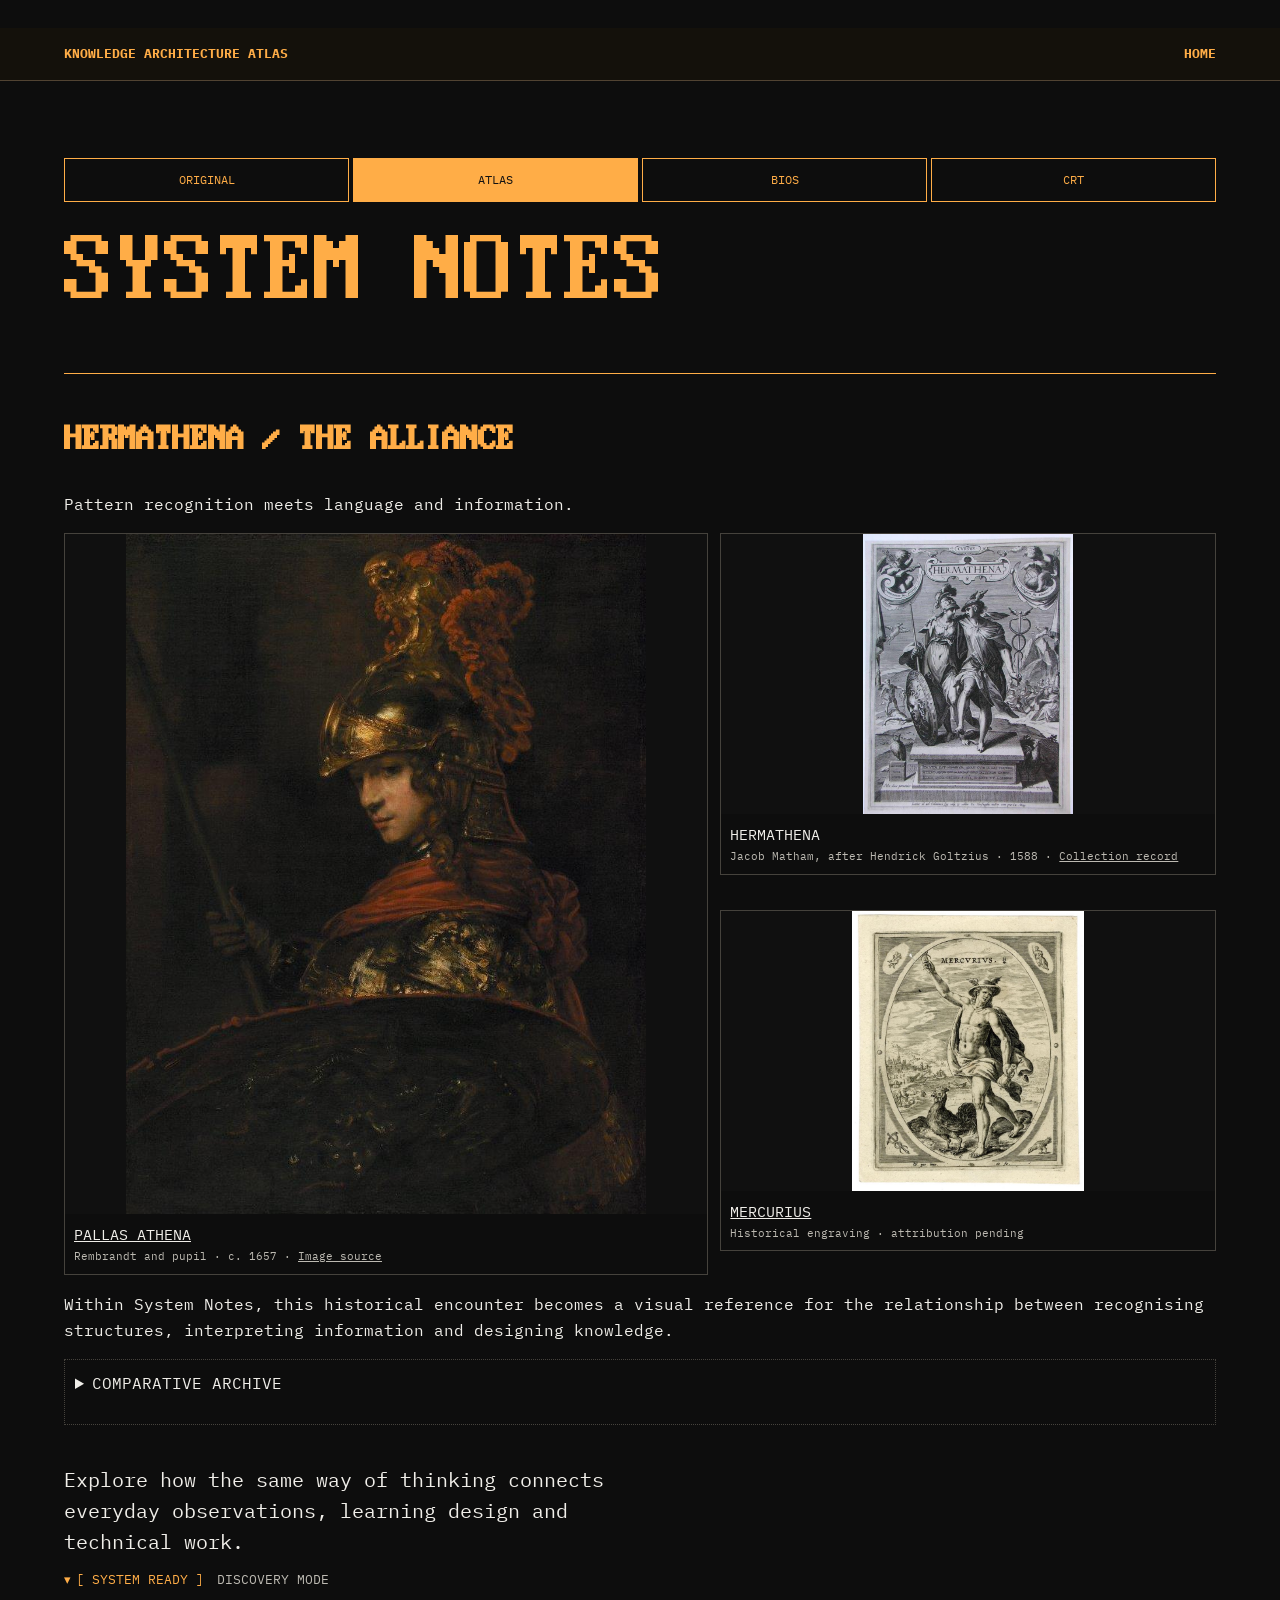
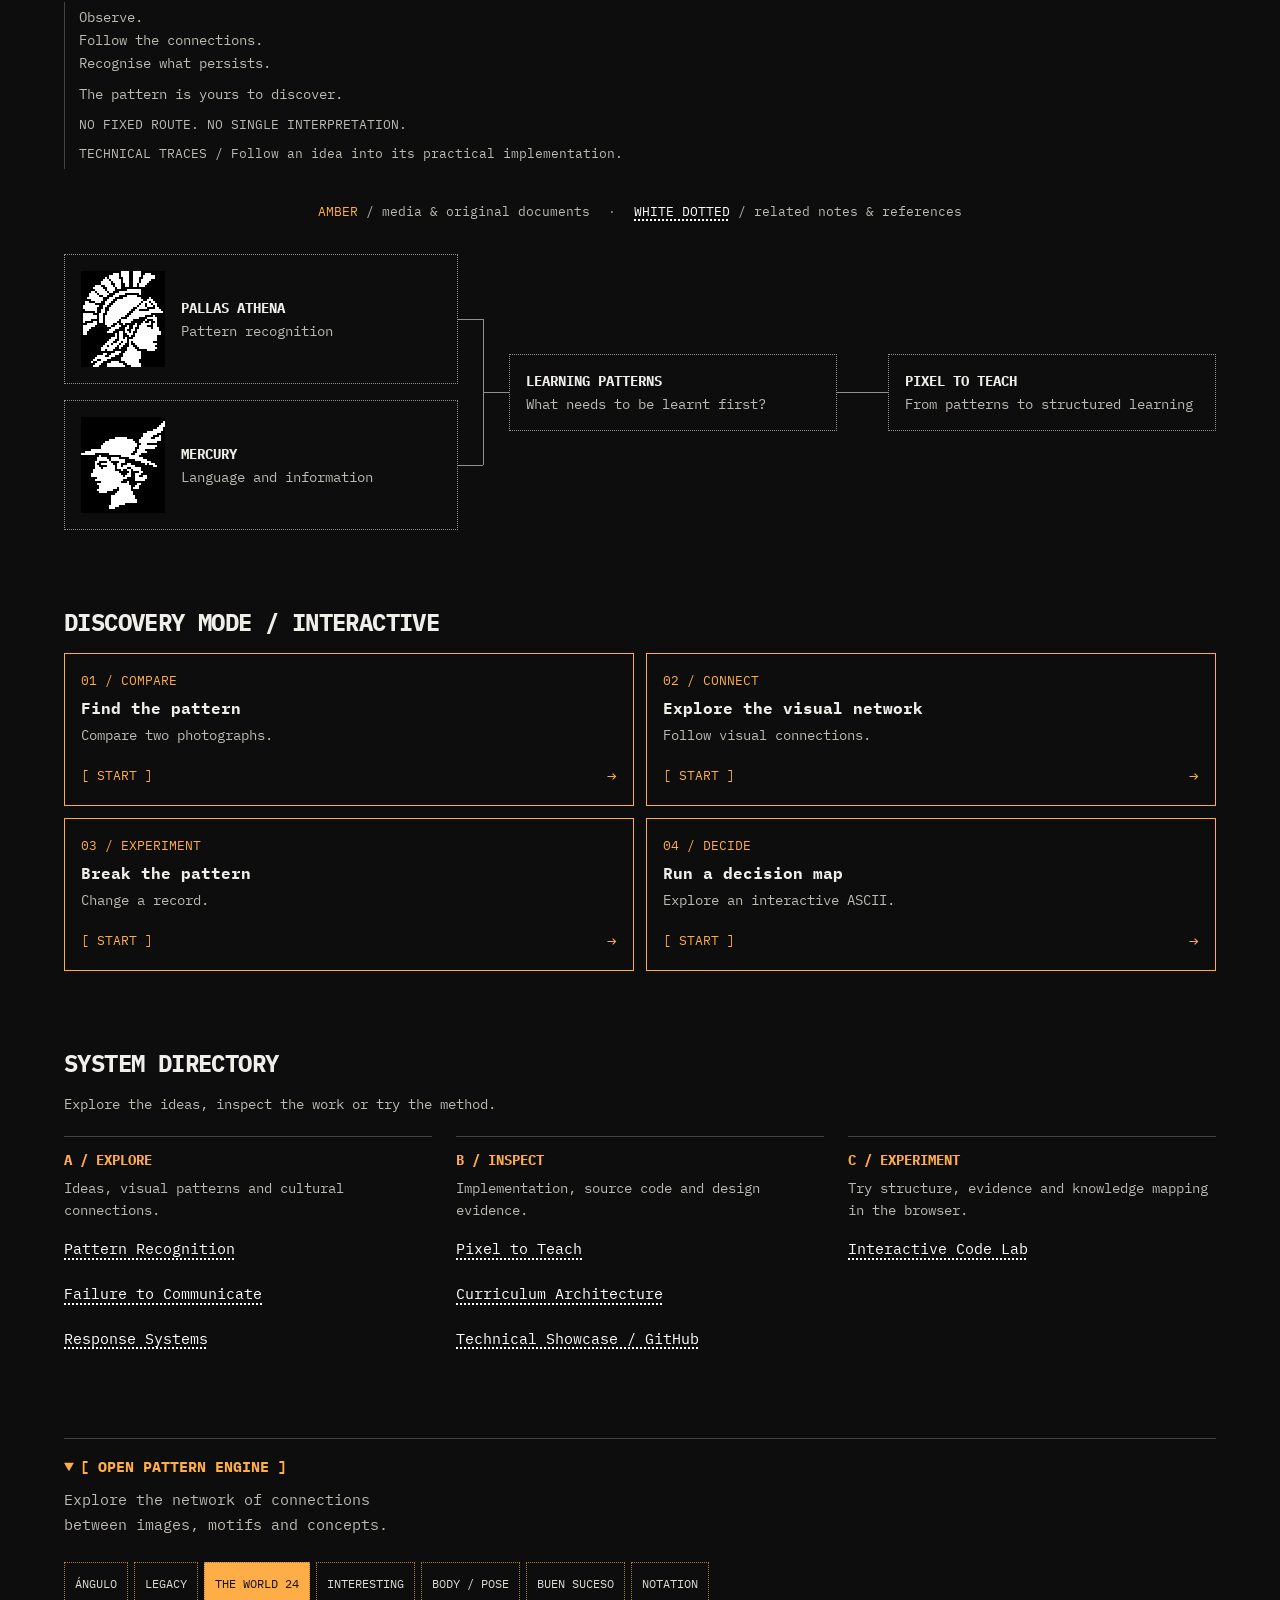
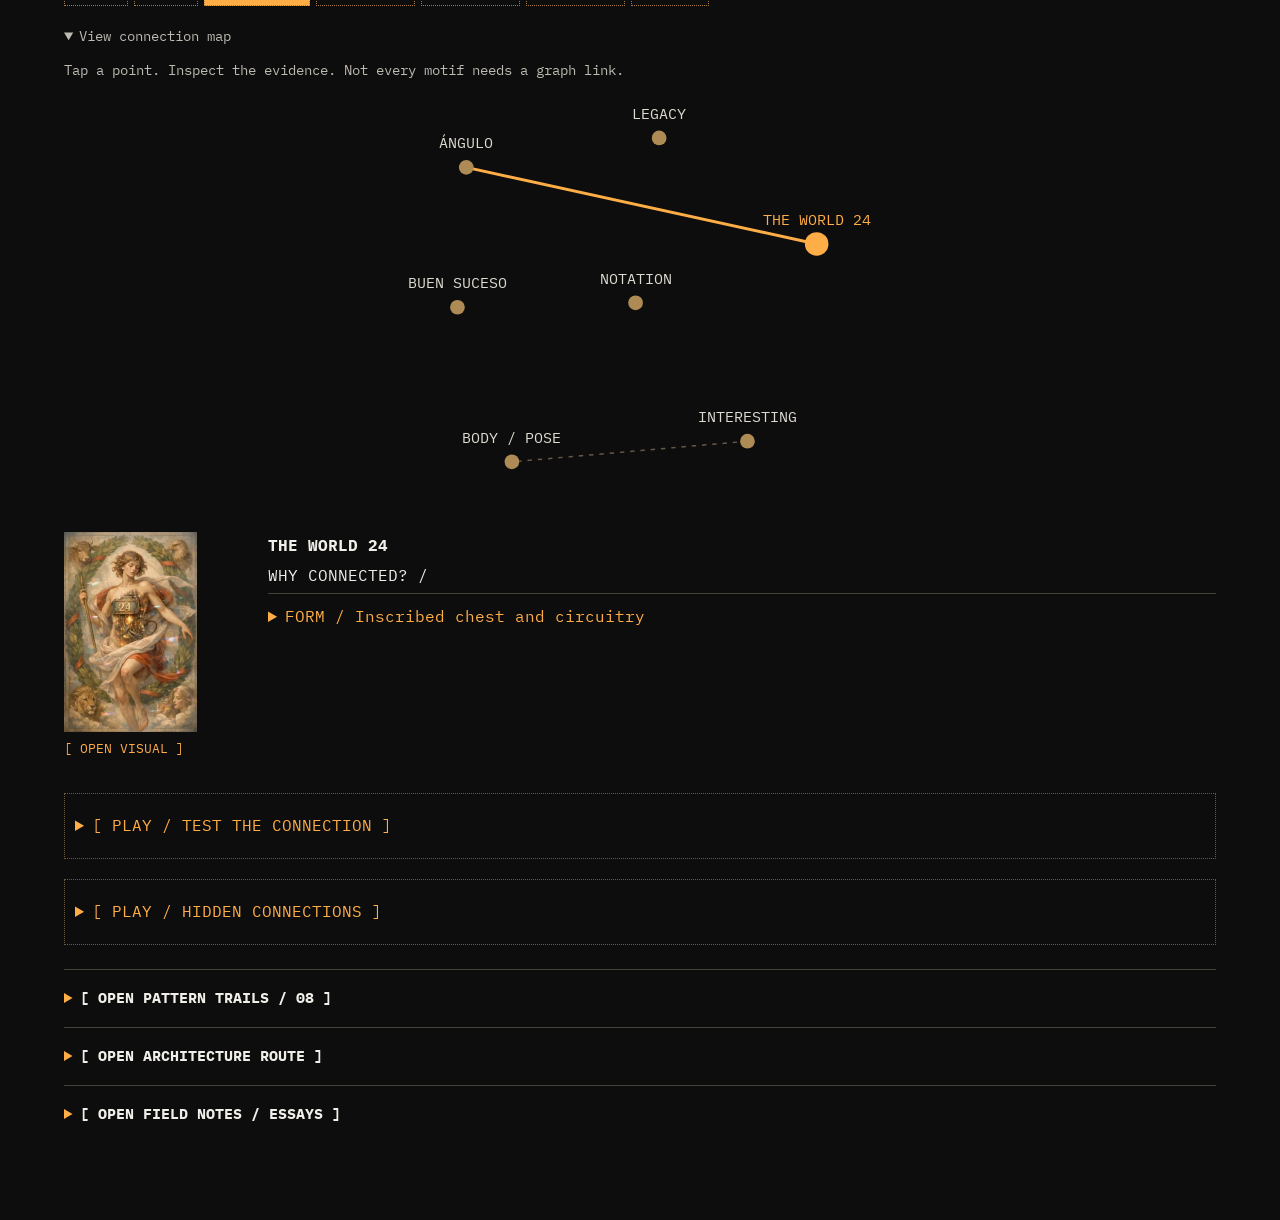
==== system-notes-atlas-preview.html @ a659d906 "Create independent responsive layout previews without changing original System Notes" ====
<!doctype html>
<html lang="en-GB">
<head>
<meta charset="utf-8">
<meta name="viewport" content="width=device-width, initial-scale=1">
<title>System Notes | Matilde Rodríguez</title>
<meta name="description" content="Notes on language, pattern recognition and the design of learning.">
<link rel="icon" href="favicon.svg">
<style>
@font-face{font-family:"IBM Plex Mono";src:url("IBMPlexMono-Regular.ttf") format("truetype");font-display:swap}
@font-face{font-family:"IBM Plex Mono";src:url("IBMPlexMono-Bold.ttf") format("truetype");font-weight:700;font-display:swap}
/* Page grid and reading scale */
:root{
    color-scheme:dark;
    --background:#0d0d0d;
    --surface:#151515;
    --text:#f0eee9;
    --muted:#bdbab2;
    --line:#92908a;
    --rule:#45423c;
    --amber:#ffad47;
    --gutter:clamp(20px,5vw,64px);
    --section-space:clamp(40px,6vw,80px);
    --caption:.8125rem;
}
*{box-sizing:border-box}
body{max-width:1280px;margin:auto;background:var(--background);color:var(--text);font:1rem/1.65 "IBM Plex Mono",monospace}
a{color:inherit}
:where(a,button,summary):focus-visible{outline:2px solid var(--amber);outline-offset:3px}
.window{min-width:0}
.section-bar{
    display:flex;justify-content:space-between;align-items:center;gap:12px;
    padding:4px var(--gutter);background:var(--text);color:var(--background);
    font-size:var(--caption);font-weight:700;line-height:1.35;
}
.section-bar a{display:flex;align-items:center;justify-content:flex-end;min-inline-size:44px;min-height:44px;text-decoration:none}
.section-bar a:hover{text-decoration:underline}
.section-bar a:focus-visible{outline-color:currentColor}
main{padding:clamp(32px,6vw,84px) var(--gutter) var(--section-space)}
h1{font-size:clamp(2.625rem,calc(21px + 5.1vw),5.25rem);line-height:1;letter-spacing:-.055em;margin:0 0 20px}
.map{--gap:24px;display:grid;grid-template-columns:minmax(0,1fr);align-items:center;gap:var(--gap);margin-bottom:var(--section-space)}
.sources{display:grid;gap:16px;position:relative}
.node{display:flex;align-items:center;gap:12px;position:relative;border:1px dotted var(--line);padding:13px;text-decoration:none;min-width:0}
.node:hover,.node:focus-visible{background:var(--text);color:var(--background)}
.node strong,.node span span{display:block}
.node img{width:84px;max-width:100%;height:auto;image-rendering:pixelated;flex:none}
.node:hover img,.node:focus-visible img{filter:invert(1)}
.learning::after,.learning::before,.sources .node::after{content:"";position:absolute;top:50%;height:1px;background:var(--line)}
.learning::after,.sources .node::after{left:calc(100% + 1px)}
.learning::after{width:var(--gap)}
.sources .node::after,.learning::before{width:calc(var(--gap) / 2)}
.learning::before{right:calc(100% + 1px)}
.sources::after{content:"";position:absolute;left:calc(100% + var(--gap) / 2);top:calc(25% - 4px);bottom:calc(25% - 4px);border-left:1px solid var(--line)}
article{border-top:1px dotted var(--line);padding:18px 0;max-width:72ch;scroll-margin-top:18px}
article:target h2{text-decoration:underline;text-underline-offset:.25em}
article h2{margin:0;font-size:17px}
article p{margin:8px 0 0}
/* The original branches rotate as a unit on narrow screens. */
.map .node{font-size:.875rem;line-height:1.45;padding:12px}
.map .node strong{margin-bottom:3px}
.map .node span span{color:var(--muted)}
.map .node:is(:hover,:focus-visible) span span{color:inherit}
.sources{grid-template-columns:repeat(2,minmax(0,1fr));gap:12px}
.sources .node{flex-direction:column;align-items:flex-start;gap:8px}
.sources::after{left:calc(25% - 3px);right:calc(25% - 3px);top:calc(100% + var(--gap) / 2);bottom:auto;border-left:0;border-top:1px solid var(--line)}
.sources .node::after,.learning::after,.learning::before{left:50%;top:calc(100% + 1px);width:1px;height:calc(var(--gap) / 2)}
.learning::after{height:var(--gap)}
.learning::before{top:auto;bottom:calc(100% + 1px)}
@media(min-width:800px){
    .map{--gap:clamp(28px,4vw,56px);grid-template-columns:minmax(0,1.2fr) repeat(2,minmax(0,1fr))}
    .map .node{padding:16px}
    .sources{grid-template-columns:1fr;gap:16px}
    .sources .node{flex-direction:row;align-items:center;min-height:88px;gap:16px}
    .sources::after{left:calc(100% + var(--gap) / 2);right:auto;top:calc(25% - 4px);bottom:calc(25% - 4px);border-left:1px solid var(--line);border-top:0}
    .sources .node::after,.learning::after,.learning::before{top:50%;height:1px}
    .sources .node::after,.learning::after{left:calc(100% + 1px)}
    .learning::before{left:auto;right:calc(100% + 1px);bottom:auto}
    .sources .node::after,.learning::before{width:calc(var(--gap) / 2)}
    .learning::after{width:var(--gap)}
}
[hidden]{display:none!important}
.topics{display:grid;grid-template-columns:repeat(4,minmax(0,1fr));gap:18px}
.topic{min-width:0;border-top:1px dotted var(--line)}
.topic h3{display:inline-block;background:#dedbd3;color:#171717;padding:2px 8px}
.topic h3,.note h3{font-size:13px;letter-spacing:.06em;margin:16px 0 10px}
.topic .node{margin-bottom:10px;overflow-wrap:anywhere}
.topic .node span span{margin-top:3px;font-size:12px}
.note h2{font-size:clamp(22px,4vw,32px);line-height:1.2;overflow-wrap:anywhere}
.note .back{margin:0 0 18px}
.note .back a{text-decoration:none}
.note .summary{color:#dedbd3;font-size:1.08em;line-height:1.65;margin:14px 0 22px}
.note{font-size:1rem;line-height:1.7}
.note p{max-width:64ch}
.note p+p{margin-top:1em}
.note figure{margin:20px 0}
.note pre{background:#090909;margin:0;border:1px dotted var(--line);padding:12px;font:inherit;font-size:var(--caption);line-height:1.5;overflow:auto}
.related{padding-left:20px;margin:0}
.related li{margin:6px 0}
.visually-hidden{position:absolute;width:1px;height:1px;padding:0;margin:-1px;overflow:hidden;clip-path:inset(50%);white-space:nowrap}
@media(max-width:850px){.topics{grid-template-columns:repeat(2,minmax(0,1fr))}}
@media(max-width:480px){.topics{grid-template-columns:1fr}}
.related{list-style:none;padding-left:0}.related li{display:flex;align-items:baseline;gap:.25ch}.branch{white-space:pre;color:var(--line);flex:none}
.route,.operations>div{border:1px dotted var(--line);padding:14px}
.route{margin:0 0 28px}.route-start{font-weight:bold}.route ol{list-style:none;margin:12px 0 0;padding:0}.route li{padding:.25em 0}.route li:nth-child(2){margin-left:2ch}.route li:nth-child(3){margin-left:4ch}.route li:nth-child(4){margin-left:6ch}
.operations{display:grid;grid-template-columns:repeat(auto-fit,minmax(min(100%,22ch),1fr));gap:12px;margin:18px 0}.operations h3{margin:0}.note-id{font-size:12px;letter-spacing:.08em}

.photo-word,.photo-word:visited{
    color:#ffad47;
    font:inherit;
    text-decoration:none;
    text-shadow:0 0 4px rgba(255,160,48,.25);
    cursor:pointer;
}
@media(hover:hover){
    .photo-word:hover{color:#ffc578;text-shadow:0 0 5px rgba(255,160,48,.5)}
}
.photo-word:focus-visible,.photo-word:active{
    color:#151008;background:#ffad47;text-shadow:none;
    outline:2px solid #ffad47;outline-offset:2px;
}
@media(forced-colors:active){.photo-word,.photo-word:visited{color:LinkText;text-decoration:underline;text-shadow:none}}
.photo-view{width:min(90vw,56rem);max-height:88vh;max-height:calc(100dvh - 2rem - env(safe-area-inset-top) - env(safe-area-inset-bottom));overflow:hidden;padding:0;background:#0d0d0d;color:var(--text);border:1px solid #bc9558}
.photo-view[open]{display:flex;flex-direction:column}
html:has(.photo-view[open]){overflow:hidden}
.photo-view::backdrop{background:rgba(0,0,0,.82)}
.photo-view header{display:flex;align-items:center;justify-content:space-between;padding:.45rem 1rem;background:#181612;color:#ffd189;flex:none}
.photo-view h2{font-size:1rem;margin:0}
.photo-view button{font:inherit;color:inherit;background:none;border:1px solid currentColor;min-height:44px;padding:.35rem .7rem;cursor:pointer}
.photo-view figure{min-height:0;overflow:auto;overscroll-behavior:contain;margin:0;padding:1rem}
.photo-grid{display:flex;align-items:center;justify-content:center;gap:1rem}
.photo-grid img{display:block;min-width:0;max-width:100%;height:auto;max-height:60vh;object-fit:contain;flex:0 1 auto}
.photo-view figcaption{margin-top:1rem;max-width:66ch}
@media(max-width:640px){.photo-grid{flex-direction:column}.photo-grid img{max-height:65vh;max-height:65dvh;flex:none;width:auto}}

/* Additional visual notes: responsive image pairs and video. */
.photo-grid video{display:block;width:auto;max-width:100%;height:auto;max-height:60vh;max-height:60dvh;object-fit:contain;min-width:0}
.photo-grid.photo-pair img{max-width:calc((100% - 1rem)/2)}
@media(max-width:640px){.photo-grid.photo-pair img{max-width:100%}.photo-grid video{max-height:65dvh}}

.photo-grid.photo-triplet img{max-width:calc((100% - 2rem)/3)}
@media(max-width:640px){.photo-grid.photo-triplet img{max-width:100%}}

.culture-comparison{display:grid;grid-template-columns:repeat(2,minmax(0,1fr));gap:1rem;align-items:start}.culture-comparison img{display:block;width:100%;height:auto;max-height:54dvh;object-fit:contain}.culture-comparison p,.culture-content p{font-size:.92em;line-height:1.55}.culture-content{padding:0 1rem 1rem;max-width:760px;margin:auto}.culture-quote{color:#ff9500;font-size:1.2em!important}.culture-player{margin:.75rem 0 1.5rem}.culture-player iframe{display:block;width:100%;aspect-ratio:16/9;border:0;max-height:46dvh}.culture-play{font:inherit;color:#ff9500;background:transparent;border:1px solid currentColor;padding:.75rem;cursor:pointer;text-align:left;max-width:100%}.culture-player a,.culture-comparison a{color:#ff9500}@media(max-width:520px){.culture-comparison{grid-template-columns:1fr}.culture-comparison img{max-height:48dvh}}

.culture-principle{color:#ffad47;border-left:2px solid #ffad47;padding:.65rem 1rem;margin:1.5rem 0!important;font-weight:700}.culture-attribution{color:#aaa;font-size:.86em}.culture-route{color:#ffad47;text-decoration:none}.photo-view .culture-content{overflow:auto;min-height:0;overscroll-behavior:contain}.culture-quote a{color:inherit}

.culture-comparison>div{min-width:0}.culture-comparison img{max-height:none;width:100%;height:auto;object-fit:contain}.culture-comparison>div:nth-child(2) img{aspect-ratio:1/1;object-fit:contain}.photo-view .culture-comparison{align-items:start}@media(max-width:520px){.culture-comparison{gap:1.2rem}.culture-comparison img{max-height:none!important}.culture-comparison>div{flex-shrink:0}}

.pattern-trail{border-left:1px dotted #b68b47;margin:1.75rem 0;padding:0 0 .25rem 1rem}.pattern-trail h3,.pattern-index h2{color:#ffad47;font-size:13px;letter-spacing:.06em}.pattern-trail a,.pattern-index a{color:#ffad47;text-decoration:none}.pattern-trail a:hover,.pattern-index a:hover{text-decoration:underline}.pattern-index{border:1px dotted #705738;padding:14px;margin:0 0 28px}.pattern-index p{color:#ccc;font-size:12px}.pattern-index-grid{display:grid;grid-template-columns:repeat(auto-fit,minmax(min(100%,24ch),1fr));gap:8px 18px}.pattern-index-grid a{padding:.35rem 0}

.implementation-note{border-left:1px dotted #b68b47;padding-left:1rem;margin:1.4rem 0!important}.implementation-note strong{color:#ffad47;font-size:12px}.implementation-note a{color:#ffad47;text-decoration:none}

/* Two distinct inline link affordances; keep map cards and media controls unchanged. */
.note a:not(.photo-word):not(.back a),.pattern-index a,.route a{color:var(--text);text-decoration-line:underline;text-decoration-style:dotted;text-decoration-color:#c8c8c8;text-decoration-thickness:1px;text-underline-offset:.25em;text-decoration-skip-ink:auto;text-shadow:none}
.note a:not(.photo-word):not(.back a):hover,.pattern-index a:hover,.route a:hover{color:#fff;text-decoration-style:solid;text-decoration-color:#fff}
.pattern-trail a.photo-word,.implementation-note a.photo-word{color:#ffad47;text-decoration:none;text-shadow:0 0 4px rgba(255,160,48,.25)}
.pattern-trail a.photo-word:hover{color:#ffc578;text-shadow:0 0 5px rgba(255,160,48,.5)}
.pattern-trail a.photo-word:focus-visible,.pattern-trail a.photo-word:active{color:#151008;background:#ffad47;text-shadow:none}
.key-media{color:var(--amber)}
.key-note{color:var(--text);text-decoration:underline dotted #c8c8c8;text-underline-offset:.25em}
@media(forced-colors:active){.pattern-trail a.photo-word{color:LinkText;text-decoration:underline;text-shadow:none}}

/* Explicit link roles, independent of the surrounding paragraph or section. */
a.note-link,a.note-link:visited{
 color:#fff!important;
 text-decoration:underline dotted #fff!important;
 text-decoration-thickness:1.5px!important;
 text-underline-offset:.28em!important;
 text-shadow:none!important;
 font-weight:400;
}
a.note-link:hover,a.note-link:focus-visible{
 color:#fff!important;
 text-decoration-style:solid!important;
}
.trail-reference{font-size:.92em;color:#aaa;margin-top:.85em!important}
.key-note{color:#fff;text-decoration:underline dotted #fff;text-decoration-thickness:1.5px;text-underline-offset:.28em}

.protocol-ascii{font-family:"IBM Plex Mono",ui-monospace,"DejaVu Sans Mono",monospace!important;color:#ffad47;background:#090909!important;border:1px dotted #b68b47!important;padding:clamp(8px,2vw,18px)!important;font-size:var(--caption)!important;line-height:1.55!important;white-space:pre;overflow-x:auto;max-width:100%;margin:16px 0 28px!important;font-variant-ligatures:none;text-shadow:0 0 3px rgba(255,160,48,.12)}
#response-systems h3{margin-top:28px;color:#ededed}

/* Optional discovery layer: no progress tracking, locks or forced route. */
.signal-label{color:var(--amber);font-size:var(--caption)}
.discovery-signal{margin:1.6rem 0;padding:.65rem .85rem;border-left:1px dotted #777;color:#dedbd3;font-size:12px}
.discovery-signal p{margin:.25rem 0!important}
.discovery-signal .signal-route{color:#aaa;margin-top:.5rem!important}
.discovery-reveal summary{cursor:pointer;color:#ededed;text-decoration:underline dotted;text-underline-offset:.25em}
.discovery-reveal summary:focus-visible{outline:2px solid #fff;outline-offset:3px}

.source-inspection{margin:2rem 0}.source-fragment{border:1px dotted #777;margin:12px 0;padding:10px 12px}.source-fragment summary{cursor:pointer;color:#ededed;font-size:12px;line-height:1.6}.source-fragment summary::marker{color:#aaa}.source-fragment pre{color:#ffad47;font-size:var(--caption);white-space:pre;overflow-x:auto;margin:12px 0!important}.source-fragment code{font:inherit}.source-ref{font-size:11px;overflow-wrap:anywhere;color:#aaa}.source-fragment summary:focus-visible{outline:2px solid #fff;outline-offset:3px}

.technical-trace{border-color:#555;margin:12px 0 22px}.technical-trace summary{font-size:11px;letter-spacing:.025em}.technical-trace summary::marker{color:#aaa}.technical-trace p{font-size:12px}.technical-trace pre{max-width:100%;overflow-x:auto}

.lab-panel{margin:1.75rem 0;border:1px dotted #777;padding:clamp(12px,3vw,20px);min-width:0}.lab-panel h3{margin-top:0;color:#ffad47}.lab-panel label,.lab-label{display:block;color:#aaa;font-size:11px;letter-spacing:.04em;margin:16px 0 6px!important}.lab-panel textarea{display:block;width:100%;max-width:100%;resize:vertical;min-height:44px;background:#090909;color:#ededed;border:1px solid #777;border-radius:0;padding:10px;font:inherit;font-size:16px;line-height:1.5}.lab-panel textarea:focus,.lab-panel button:focus-visible{outline:2px solid #ededed;outline-offset:3px}.lab-controls{display:flex;flex-wrap:wrap;gap:8px;margin:12px 0}.lab-controls button{background:transparent;color:#ededed;border:1px dotted #aaa;border-radius:0;font:inherit;font-size:11px;min-height:44px;padding:8px 10px;cursor:pointer}.lab-controls button:hover{background:#ededed;color:#111}.lab-output{color:#ffad47;white-space:pre-wrap;overflow-wrap:anywhere;min-height:7em}.lab-panel .source-ref{line-height:1.8}

.curriculum-weeks{margin:12px 0}.curriculum-weeks>div{border-top:1px dotted #555;padding:10px 0}.curriculum-weeks strong{color:#ffad47;font-size:12px}.curriculum-weeks p{margin:4px 0!important}.curriculum-focus{columns:2;column-gap:24px;padding-left:20px}.curriculum-focus li{break-inside:avoid;margin-bottom:5px}@media(max-width:600px){.curriculum-focus{columns:1}}

.curriculum-index-mini{margin-top:10px;font-size:12px;color:#ccc}.curriculum-index-mini summary{cursor:pointer;color:#ededed;text-decoration:underline dotted;text-underline-offset:.25em}.curriculum-index-mini li{margin:4px 0}#curriculum-design details[id]{scroll-margin-top:16px}

.lab-records{overflow-x:auto;margin:14px 0}.lab-records table{width:100%;border-collapse:collapse;font-size:12px}.lab-records caption{text-align:left;color:#aaa;margin-bottom:8px;font-size:11px}.lab-records th,.lab-records td{text-align:left;padding:9px 6px;border-bottom:1px dotted #555}.lab-records thead th{color:#ffad47}.lab-feedback{padding:10px 12px;border-left:2px solid #ffad47;background:#151515;color:#ededed;min-height:3em;font-size:12px;line-height:1.55}.lab-controls button[aria-pressed="true"]{border:1px solid #ffad47;color:#ffad47;background:#20180e}.lab-choice-stack{flex-direction:column;align-items:stretch}.lab-choice-stack button{text-align:left;white-space:normal}.lab-document{border:1px dotted #777;padding:12px;margin:12px 0}.lab-document .lab-label{margin-top:0!important}.lab-takeaway{border-top:1px dotted #777;padding-top:12px;font-size:12px}.lab-takeaway strong{color:#ffad47}.lab-extra{margin-top:20px}

.lab-map-result{border:1px dotted #777;padding:14px;margin:12px 0;text-align:center}.lab-map-node{border:1px solid #ffad47;color:#ffad47;background:#15110c;padding:9px;max-width:250px;margin:auto;font-size:12px}.lab-map-edge{color:#ededed;font-size:12px;padding:10px 0;overflow-wrap:anywhere}.lab-map-result p{font-size:11px;color:#ccc;margin:14px 0 0!important}


.lab-brief{font-size:12px;color:#ccc;margin:8px 0 14px!important}

.note .curriculum-pdf a,.note .curriculum-pdf a:visited{color:#ffad47!important;text-decoration:none!important;text-shadow:0 0 4px rgba(255,160,48,.25)}.note .curriculum-pdf a:hover,.note .curriculum-pdf a:focus-visible{text-decoration:underline!important}

.project-access{display:flex;flex-wrap:wrap;gap:8px 16px;margin:18px 0!important}.project-access a{font-size:12px;padding:8px 0}.note{margin-inline:auto}.note p,.note li{overflow-wrap:anywhere}.note pre{max-width:100%}@media(max-width:480px){.photo-view header{padding:.4rem .65rem;gap:8px}.photo-view h2{overflow-wrap:anywhere;min-width:0}.photo-view header form{flex:none}.note .back a{display:inline-block;padding:8px 0}}

.pattern-question{margin:0 0 .7rem;line-height:1.55}.pattern-reveal{border-top:1px dotted #705738;padding-top:.45rem}.pattern-reveal summary{color:#ffad47;cursor:pointer;font-size:.86em;min-height:44px;display:list-item;padding:.65rem 0}.pattern-reveal summary:focus-visible{outline:2px solid #ffad47;outline-offset:3px}.pattern-reveal p{margin:.5rem 0;line-height:1.55}.pattern-motif{color:#ffad47;font-size:.85em;letter-spacing:.04em}.pattern-follow a{color:inherit;text-decoration:underline dotted;text-underline-offset:.25em}

.visual-discovery{border-top:1px dotted #705738;margin-top:1rem;padding-top:.8rem}.visual-discovery .pattern-question{margin:0 0 .4rem}.visual-next{margin-top:.8rem}.visual-next p{font-size:.75em;color:#aaa;margin-bottom:.3rem}.visual-hop{display:block;color:#ffad47!important;text-decoration:none;padding:.55rem 0;min-height:44px}.visual-hop::before{content:"+-- "}.visual-hop:hover,.visual-hop:focus-visible{text-decoration:underline}.visual-hop:focus-visible{outline:2px solid #ffad47}

.visual-more{border-top:1px dotted #705738;margin-top:.3rem}.visual-more summary{font-size:.78em;color:#ffad47;cursor:pointer;padding:.7rem 0;min-height:44px}.visual-more summary:focus-visible{outline:2px solid #ffad47;outline-offset:3px}.visual-back{margin-right:.45rem}.photo-view header form{display:flex;align-items:center;gap:.3rem;flex:none}.visual-back[hidden]{display:none!important}

.constellation svg{display:block;width:100%;max-width:530px;margin:auto}.constellation svg line{stroke:#655848;stroke-dasharray:3 4;stroke-width:1}.constellation svg line.active{stroke:#ffad47;stroke-width:2;stroke-dasharray:none}.constellation svg circle{fill:#ae8b55}.constellation svg text{fill:#dedbd3;font:10px "IBM Plex Mono",monospace}.constellation svg g.active circle{fill:#ffad47;r:8}.constellation svg g.active text{fill:#ffad47}.constellation-controls{display:flex;flex-wrap:wrap;gap:6px}.constellation-controls button{font:inherit;font-size:12px;min-height:44px;background:transparent;color:#dedbd3;border:1px dotted #a57b43;padding:6px 10px;cursor:pointer}.constellation-controls button[aria-pressed=true]{background:#ffad47;color:#101010}.constellation-result{display:grid;gap:16px;margin:16px 0 28px}.constellation-result a{display:block;padding:8px 0;color:#ffad47;min-height:44px}.constellation-result p{margin:4px 0}.constellation button:focus-visible{outline:2px solid #ffad47;outline-offset:3px}

.quick-interactive{border:1px dotted #705738;padding:12px;margin:12px 0 18px}.quick-interactive summary{color:#ffad47;cursor:pointer;min-height:44px;padding:8px 0}.quick-interactive p{line-height:1.55}.quick-terminal{background:#090909;border:1px dotted #a57b43;padding:14px;margin-top:12px}.quick-system,.quick-state{color:#ffad47;font-size:12px;letter-spacing:.04em}.note .quick-arrow{border:0;padding:4px 0;color:#ffad47;background:transparent}.quick-question{border:1px solid #705738;padding:12px;margin:0 0 12px!important}.quick-choices{display:grid;gap:8px}.quick-choices button,.quick-exit{font:inherit;min-height:44px;white-space:normal;overflow-wrap:anywhere;cursor:pointer;padding:9px 12px;background:transparent;border:1px dotted #a57b43;color:#ffad47;text-align:left}.quick-choices button:hover,.quick-choices button:focus-visible,.quick-exit:focus-visible{background:#ffad47;color:#090909;outline:2px solid #ffad47;outline-offset:3px}.quick-exit{margin-top:12px;border:0;font-size:12px}.quick-terminal [hidden]{display:none!important}

.pattern-observable{color:#ffad47;font-size:.8em;letter-spacing:.025em;margin:.4rem 0!important}.visual-hop .relation-kind{font-size:.75em;color:#d7ad72}.relation-target{display:block;color:#ddd;font-size:.83em;padding-left:1.6ch;margin-top:3px}.visual-hop{line-height:1.5}

.invariance-lab{margin:18px 0}.invariance-tabs{display:flex;flex-wrap:wrap;gap:6px;margin:12px 0}.invariance-tabs button{font:inherit;font-size:12px;min-height:44px;background:transparent;color:#ffad47;border:1px dotted #a57b43;padding:8px;cursor:pointer}.invariance-tabs button[aria-pressed=true]{background:#ffad47;color:#101010}.invariance-tabs button:focus-visible{outline:2px solid #ffad47;outline-offset:3px}.invariance-images{display:grid;grid-template-columns:repeat(2,minmax(0,1fr));gap:10px;align-items:start}.invariance-images figure{min-width:0;margin:0!important}.invariance-images img{display:block;width:100%;height:auto;max-height:420px;object-fit:contain;background:#090909}.invariance-images figcaption{font-size:11px;color:#ccc;margin-top:6px;overflow-wrap:anywhere}.invariance-reveal summary{min-height:44px;padding:8px 0;color:#ffad47;cursor:pointer}.invariance-reveal strong{color:#ffad47;font-size:12px}@media(max-width:480px){.invariance-images{gap:6px}.invariance-images img{max-height:270px}}

.hidden-connections{margin:12px 0 20px;border:1px dotted #705738;padding:10px}.hidden-connections>summary{color:#ffad47;cursor:pointer;min-height:44px;padding:8px 0}.hc-label{color:#ffad47;font-size:12px}.hc-options{display:grid;grid-template-columns:repeat(3,minmax(0,1fr));gap:7px}.hc-options button,.hc-actions button{background:transparent;color:#ddd;border:1px dotted #a57b43;font:inherit;cursor:pointer;padding:7px;min-height:44px;min-width:0;overflow-wrap:anywhere}.hc-options button img{width:100%;height:130px;object-fit:contain;display:block;margin-bottom:8px}.hc-options button span{font-size:10px}.hc-options button[aria-pressed=true]{border:2px solid #ffad47;background:#251c11;color:#ffad47}.hc-actions{display:flex;gap:8px;flex-wrap:wrap;margin-top:12px}.hc-terminal a[hidden]{display:none}.hc-options button:focus-visible,.hc-actions button:focus-visible{outline:2px solid #ffad47;outline-offset:2px}@media(max-width:480px){.hc-options button{padding:4px}.hc-options button img{height:100px}}

.constellation svg [data-node]{cursor:pointer;outline:none}.constellation svg .node-hit,.constellation svg g.active .node-hit{fill:transparent;stroke:none;r:22;pointer-events:all}.constellation svg [data-node]:focus-visible .node-hit{stroke:#ffad47;stroke-width:1.5;stroke-dasharray:3 3}.constellation svg [data-node]:hover .node-dot{fill:#ffad47}.constellation-result details summary{color:#ffad47;cursor:pointer;padding:10px 0;min-height:44px}.constellation-result details a{padding-left:12px}

.engine-graph{margin-top:8px}
.engine-graph>summary{cursor:pointer;color:var(--muted);padding:11px 0;min-height:44px;font-size:.875rem}
.engine-graph>p{color:var(--muted);font-size:.875rem;margin:0}
.constellation-result .engine-visual{justify-self:start;padding:0;text-decoration:none}
.engine-visual:hover span,.engine-visual:focus-visible span{text-decoration:underline}
.engine-visual span{display:block;padding:6px 0;font-size:var(--caption)}
.engine-preview{display:block;width:auto;max-width:100%;height:clamp(132px,23vw,200px);object-fit:contain}
.engine-evidence{min-width:0}
.engine-evidence h3{font-size:1rem;margin:0 0 4px}
.engine-comparison{border-block-start:1px solid var(--rule)}
.engine-comparison .engine-pair{max-width:31rem}
@media(min-width:600px){
    .constellation-result{grid-template-columns:minmax(120px,180px) minmax(0,1fr);align-items:start;gap:24px}
}
.engine-comparison summary{cursor:pointer;color:#ffad47;line-height:1.5}.engine-pair{display:grid;grid-template-columns:repeat(2,minmax(0,1fr));gap:8px;margin:8px 0}.engine-pair img{width:100%;height:220px;object-fit:contain}.engine-comparison strong{color:#ffad47;font-size:12px}.engine-note{color:#aaa;font-size:12px}@media(max-width:480px){.engine-pair img{height:150px}}

.symbol-sequence{display:flex;align-items:center;justify-content:space-between;gap:3px;margin:12px 0}.symbol-sequence button{font:inherit;font-size:23px;background:transparent;color:#ffad47;border:1px dotted #a57b43;min-height:44px;min-inline-size:min(44px,16%);cursor:pointer}.symbol-sequence button[aria-pressed=true]{background:#ffad47;color:#111}.symbol-sequence span{color:#aaa;font-size:12px}.symbol-sequence button:focus-visible{outline:2px solid #ffad47;outline-offset:2px}

/* Overview: technical manual columns, indexed actions and image preview. */
.intro{max-width:46ch;margin:0;color:var(--text);font-size:clamp(1.0625rem,1.55vw,1.375rem);line-height:1.55;text-wrap:pretty}
.discovery-intro{margin-top:12px;font-size:.875rem;color:var(--muted)}
.discovery-intro>summary{cursor:pointer;list-style:none;min-height:44px;padding:11px 0}
.discovery-intro>summary::-webkit-details-marker{display:none}
.discovery-intro>summary::before{content:"▸";display:inline-block;width:1.5ch;color:var(--amber)}
.discovery-intro[open]>summary::before{content:"▾"}
.discovery-copy{padding:4px 0 4px 14px;border-left:1px solid var(--rule)}
.discovery-intro p{margin:0 0 8px}
.discovery-intro p:last-child{margin:0}
.discovery-mode{color:var(--muted);margin-left:.65ch}
.discovery-foot{font-size:var(--caption)}
.link-key{display:grid;gap:4px;margin:16px 0 22px;color:var(--muted);font-size:var(--caption)}
.key-separator{display:none}
.activity-shortcuts,.entry-directory{margin-bottom:var(--section-space)}
.activity-shortcuts h2,.entry-directory h2{font-size:clamp(1.125rem,2vw,1.5rem);line-height:1.25;letter-spacing:-.025em;margin:0 0 16px}
.activity-grid{display:grid;grid-template-columns:repeat(2,minmax(0,1fr));gap:20px 14px}
.activity-tile{display:flex;flex-direction:column;gap:6px;padding:12px 0 8px;color:var(--text);border-top:1px solid var(--rule);text-decoration:none}
.activity-tile:hover,.activity-tile:focus-visible{border-color:var(--amber);background:var(--surface)}
.activity-command,.activity-launch{font-size:var(--caption);color:var(--amber)}
.activity-tile strong{font-size:1rem;line-height:1.35}
.activity-tile small,.directory-intro,.directory-branch p{color:var(--muted);font-size:.875rem;line-height:1.55}
.activity-launch{display:flex;align-items:center;justify-content:space-between;gap:8px;margin-top:auto;padding-top:10px}
.activity-launch span{font-size:1rem}
.directory-intro{margin:0 0 20px}
.directory-grid{display:grid;gap:20px}
.directory-branch{min-width:0;padding-top:12px;border-top:1px solid var(--rule)}
.directory-branch h3{margin:0 0 6px;color:var(--amber);font-size:.875rem}
.directory-branch p{margin:0 0 6px}
.directory-branch a{display:block;min-height:44px;padding:10px 0;overflow-wrap:anywhere;font-size:.9375rem}
.directory-more{border-block-start:1px solid var(--rule);padding:4px 0}
.directory-more>summary{cursor:pointer;min-height:44px;padding:12px 0;font-size:.9375rem;font-weight:700}
.directory-more>summary:hover,.directory-more>summary::marker{color:var(--amber)}
.directory-more .pattern-index,.directory-more .route{margin:12px 0 16px;border:0;padding:0}
.directory-more .topics{margin:12px 0 16px}
#pattern-engine>summary{color:var(--amber)}
.engine-entry{display:grid;gap:14px;margin:8px 0 12px}
.engine-entry-description{display:block;color:var(--muted);font-weight:400;max-width:38ch}
.engine-entry-images{display:flex;gap:8px}
.engine-entry-images img{display:block;width:clamp(60px,19vw,84px);height:auto;aspect-ratio:2/3;object-fit:contain}
#pattern-engine[open]>summary .engine-entry-images{display:none}
.overview:focus:not(:focus-visible),.note:focus:not(:focus-visible){outline:none}
@media(min-width:600px){
    .link-key{display:flex;justify-content:center;flex-wrap:wrap;gap:8px 18px;margin:32px 0}
    .key-separator{display:inline;color:var(--line)}
    .directory-grid{grid-template-columns:repeat(3,minmax(0,1fr));gap:24px}
    .engine-entry{grid-template-columns:minmax(0,1fr) auto;align-items:center;gap:24px;max-width:36rem}
}
@media(min-width:800px){
    .overview{display:grid;grid-template-columns:minmax(0,1.2fr) minmax(0,1fr);column-gap:clamp(40px,8vw,112px)}
    .overview>*{grid-column:1/-1;min-width:0}
    .overview>.intro{grid-column:1}
    .overview>.discovery-intro{grid-column:2;margin-top:0;align-self:start}
    .activity-grid{grid-template-columns:repeat(4,minmax(0,1fr));gap:24px}
}
@media(min-width:1280px){.section-bar{margin-top:28px}}

/* Editorial finish — preserve all content and interactive layouts. */
h1{color:#f0e9d9;letter-spacing:-.055em;border-bottom:1px solid #9a7138;padding-bottom:clamp(16px,3vw,32px)}
.section-bar{background:#181612;color:#e4aa59;border-bottom:1px solid #514332}
.note h2{color:#f0e9d9;letter-spacing:-.045em;font-size:clamp(24px,4vw,40px)}
.note h3{color:#e4aa59}
.note .summary{color:#e4d8c6}
.photo-word,.photo-word:visited{text-decoration:underline;text-decoration-color:#9a7138;text-decoration-thickness:1px;text-underline-offset:.2em}
.visual-next{display:grid;gap:4px}
.visual-hop{border-top:1px solid #403a30;overflow-wrap:anywhere}
.visual-hop .relation-kind{letter-spacing:.04em}
.relation-target{color:#e4d8c6}

</style>
<link rel="stylesheet" href="system-notes-atlas-preview.css">
</head>
<body>
<div class="window">
<nav class="section-bar" aria-label="Site navigation"><span>KNOWLEDGE ARCHITECTURE ATLAS</span><a href="./" aria-label="Return to home page">HOME</a></nav>
<main>
<nav class="preview-switch" aria-label="Preview layouts"><a href="system-notes.html">ORIGINAL</a><a href="system-notes-atlas-preview.html" aria-current="page">ATLAS</a><a href="system-notes-bios-preview.html">BIOS</a><a href="system-notes-crt-preview.html">CRT</a></nav>
<h1>SYSTEM NOTES</h1>
<section class="historical-archive" aria-labelledby="archive-title"><h2 id="archive-title">HERMATHENA / THE ALLIANCE</h2><p>Pattern recognition meets language and information.</p><div class="artwork-grid"><figure class="pallas-art"><a href="images/notes/pallas-rembrandt.jpg"><img src="images/notes/pallas-rembrandt.jpg" alt="Pallas Athena in armour" decoding="async"></a><figcaption><a href="#pallas">PALLAS ATHENA</a><small>Rembrandt and pupil · c. 1657 · <a href="https://commons.wikimedia.org/wiki/File:Pallas_Athena_by_Rembrandt_Museu_Calouste_Gulbenkian_1488.jpg">Image source</a></small></figcaption></figure><figure><a href="images/notes/hermathena.jpg"><img src="images/notes/hermathena.jpg" alt="Athena and Mercury together in the engraving Hermathena" decoding="async"></a><figcaption>HERMATHENA<small>Jacob Matham, after Hendrick Goltzius · 1588 · <a href="https://artmuseum.princeton.edu/art/collections/objects/14620">Collection record</a></small></figcaption></figure><figure><a href="images/notes/mercurius.jpg"><img src="images/notes/mercurius.jpg" alt="Engraving inscribed MERCVRIVS" decoding="async"></a><figcaption><a href="#mercury">MERCURIUS</a><small>Historical engraving · attribution pending</small></figcaption></figure></div><p>Within System Notes, this historical encounter becomes a visual reference for the relationship between recognising structures, interpreting information and designing knowledge.</p><details><summary>COMPARATIVE ARCHIVE</summary><div class="artwork-grid secondary-art"><figure><a href="images/notes/marcurius.jpg"><img src="images/notes/marcurius.jpg" alt="Alternative engraving of Mercury" loading="lazy"></a><figcaption>Mercury · attribution under review</figcaption></figure><figure><a href="images/notes/athena-mercury-alternative.webp"><img src="images/notes/athena-mercury-alternative.webp" alt="Alternative engraving of Athena and Mercury" loading="lazy"></a><figcaption>Athena and Mercury · attribution pending</figcaption></figure></div></details></section>
<div id="map" class="overview" tabindex="-1">
<p class="intro">Explore how the same way of thinking connects everyday observations, learning design and technical work.</p>
<details class="discovery-intro" open><summary class="signal-label">[ SYSTEM READY ] <span class="discovery-mode">DISCOVERY MODE</span></summary><div class="discovery-copy"><p>Observe.<br>Follow the connections.<br>Recognise what persists.</p><p>The pattern is yours to discover.</p><p class="discovery-foot">NO FIXED ROUTE. NO SINGLE INTERPRETATION.</p><p class="discovery-foot">TECHNICAL TRACES / Follow an idea into its practical implementation.</p></div></details><p class="link-key" aria-label="Link style key"><span class="key-line"><span class="key-media">AMBER</span> / media &amp; original documents</span> <span class="key-separator" aria-hidden="true">·</span> <span class="key-line"><span class="key-note">WHITE DOTTED</span> / related notes &amp; references</span></p>
<section class="map" aria-label="Concept map: Pallas Athena and Mercury connect to Learning Patterns, applied in Pixel to Teach">
<div class="sources">
<a class="node" href="#pallas"><img src="[data-uri]" width="42" height="48" alt=""><span><strong>PALLAS ATHENA</strong><span>Pattern recognition</span></span></a>
<a class="node" href="#mercury"><img src="[data-uri]" width="42" height="48" alt=""><span><strong>MERCURY</strong><span>Language and information</span></span></a>
</div>
<a class="node learning" href="#learning"><span><strong>LEARNING PATTERNS</strong><span>What needs to be learnt first?</span></span></a>
<a class="node" href="#pixel-to-teach"><span><strong>PIXEL TO TEACH</strong><span>From patterns to structured learning</span></span></a>
</section>
<section class="activity-shortcuts" aria-labelledby="activity-shortcuts-title"><h2 id="activity-shortcuts-title">DISCOVERY MODE / INTERACTIVE</h2><div class="activity-grid">
<a class="activity-tile" href="#invariance-lab"><span class="activity-command">01 / COMPARE</span><strong>Find the pattern</strong><small>Compare two photographs.</small><span class="activity-launch">[ START ] <span aria-hidden="true">→</span></span></a>
<a class="activity-tile" href="#pattern-engine"><span class="activity-command">02 / CONNECT</span><strong>Explore the visual network</strong><small>Follow visual connections.</small><span class="activity-launch">[ START ] <span aria-hidden="true">→</span></span></a>
<a class="activity-tile" href="#code-lab"><span class="activity-command">03 / EXPERIMENT</span><strong>Break the pattern</strong><small>Change a record.</small><span class="activity-launch">[ START ] <span aria-hidden="true">→</span></span></a>
<a class="activity-tile" href="#quick-interactive"><span class="activity-command">04 / DECIDE</span><strong>Run a decision map</strong><small>Explore an interactive ASCII.</small><span class="activity-launch">[ START ] <span aria-hidden="true">→</span></span></a>
</div></section>
<section class="entry-directory" aria-labelledby="entry-directory-title"><h2 id="entry-directory-title">SYSTEM DIRECTORY</h2><p class="directory-intro">Explore the ideas, inspect the work or try the method.</p><div class="directory-grid">
<div class="directory-branch"><h3>A / EXPLORE</h3><p>Ideas, visual patterns and cultural connections.</p><a class="note-link" href="#patterns">Pattern Recognition</a><a class="note-link" href="#failure-to-communicate">Failure to Communicate</a><a class="note-link" href="#response-systems">Response Systems</a></div>
<div class="directory-branch"><h3>B / INSPECT</h3><p>Implementation, source code and design evidence.</p><a class="note-link" href="#pixel-to-teach">Pixel to Teach</a><a class="note-link" href="#curriculum-design">Curriculum Architecture</a><a class="note-link" href="https://github.com/matilderodriguez/matilde-portfolio/tree/main/pixel-to-teach-showcase">Technical Showcase / GitHub</a></div>
<div class="directory-branch"><h3>C / EXPERIMENT</h3><p>Try structure, evidence and knowledge mapping in the browser.</p><a class="note-link" href="#code-lab">Interactive Code Lab</a></div>
</div></section>
<details class="directory-more constellation" id="pattern-engine" open><summary><span class="engine-entry-title">[ OPEN PATTERN ENGINE ]</span><span class="engine-entry"><span class="engine-entry-description">Explore the network of connections between images, motifs and concepts.</span><span class="engine-entry-images"><img src="images/notes/angulo-figure-preview.webp" alt="Ángulo figure with lettering and wiring" loading="lazy" decoding="async"><img src="images/notes/the-world-24-preview.webp" alt="The World 24 figure with circuitry" loading="lazy" decoding="async"></span></span></summary><div class="constellation-controls" role="group" aria-label="Choose a visual motif"><button type="button" data-select="0" aria-pressed="false">ÁNGULO</button><button type="button" data-select="1" aria-pressed="false">LEGACY</button><button type="button" data-select="2" aria-pressed="false">THE WORLD 24</button><button type="button" data-select="3" aria-pressed="false">INTERESTING</button><button type="button" data-select="4" aria-pressed="false">BODY / POSE</button><button type="button" data-select="5" aria-pressed="false">BUEN SUCESO</button><button type="button" data-select="6" aria-pressed="false">NOTATION</button></div>
<details class="engine-graph" open><summary>View connection map</summary><p>Tap a point. Inspect the evidence. Not every motif needs a graph link.</p><svg viewBox="0 0 360 295" role="group" aria-label="Interactive visual motifs and their existing connections"><g><line data-edge="0,2" x1="62" y1="58" x2="300" y2="110"/><line data-edge="3,4" x1="253" y1="244" x2="93" y2="258"/></g><g data-node="0" role="button" tabindex="0" aria-label="Select ÁNGULO" aria-pressed="false"><circle class="node-hit" cx="62" cy="58" r="22"/><circle class="node-dot" cx="62" cy="58" r="5"/><text x="62" y="45" text-anchor="middle">ÁNGULO</text></g><g data-node="1" role="button" tabindex="0" aria-label="Select LEGACY" aria-pressed="false"><circle class="node-hit" cx="193" cy="38" r="22"/><circle class="node-dot" cx="193" cy="38" r="5"/><text x="193" y="25" text-anchor="middle">LEGACY</text></g><g data-node="2" role="button" tabindex="0" aria-label="Select THE WORLD 24" aria-pressed="false"><circle class="node-hit" cx="300" cy="110" r="22"/><circle class="node-dot" cx="300" cy="110" r="5"/><text x="300" y="97" text-anchor="middle">THE WORLD 24</text></g><g data-node="3" role="button" tabindex="0" aria-label="Select INTERESTING" aria-pressed="false"><circle class="node-hit" cx="253" cy="244" r="22"/><circle class="node-dot" cx="253" cy="244" r="5"/><text x="253" y="231" text-anchor="middle">INTERESTING</text></g><g data-node="4" role="button" tabindex="0" aria-label="Select BODY / POSE" aria-pressed="false"><circle class="node-hit" cx="93" cy="258" r="22"/><circle class="node-dot" cx="93" cy="258" r="5"/><text x="93" y="245" text-anchor="middle">BODY / POSE</text></g><g data-node="5" role="button" tabindex="0" aria-label="Select BUEN SUCESO" aria-pressed="false"><circle class="node-hit" cx="56" cy="153" r="22"/><circle class="node-dot" cx="56" cy="153" r="5"/><text x="56" y="140" text-anchor="middle">BUEN SUCESO</text></g><g data-node="6" role="button" tabindex="0" aria-label="Select NOTATION" aria-pressed="false"><circle class="node-hit" cx="177" cy="150" r="22"/><circle class="node-dot" cx="177" cy="150" r="5"/><text x="177" y="137" text-anchor="middle">NOTATION</text></g></svg></details>
<p class="visually-hidden" role="status" id="engine-selection"></p>
<div class="constellation-result"></div>
<details class="hidden-connections" id="evidence-game"><summary>[ PLAY / TEST THE CONNECTION ]</summary><p>Choose the claim that the images actually support.</p><div class="hc-terminal"><p id="eg-index" class="hc-label"></p><div class="engine-pair" id="eg-images"></div><p id="eg-question"></p><div class="quick-choices" id="eg-options"></div><p id="eg-feedback" role="status"></p><button class="quick-exit" type="button" id="eg-next">NEXT COMPARISON →</button></div></details><details class="hidden-connections" id="hidden-connections"><summary>[ PLAY / HIDDEN CONNECTIONS ]</summary><p>Choose two images that satisfy the clue. The link appears when both are selected.</p><div class="hc-terminal"><p class="hc-label" id="hc-round"></p><p id="hc-clue"></p><div id="hc-options" class="hc-options" role="group" aria-label="Select two images"></div><p id="hc-feedback" role="status"></p><a id="hc-link" class="note-link" hidden></a><div class="hc-actions"><button type="button" id="hc-clear">CLEAR</button><button type="button" id="hc-next">NEXT CLUE →</button></div></div></details>
<noscript><p>Explore the <a href="visual-notes.html#photo-angulo">visual connections</a>.</p></noscript></details>
<details class="directory-more"><summary>[ OPEN PATTERN TRAILS / 08 ]</summary><section class="pattern-index" aria-labelledby="pattern-index-title"><h2 id="pattern-index-title">CROSS-REFERENCES / PATTERN TRAILS</h2><p>Follow a relationship across different notes. These paths distinguish visual analogies from documented cultural connections.</p><div class="pattern-index-grid"><a class="note-link" href="#patterns">FORM / INVARIANCE</a><a class="note-link" href="#mercury">SIGNAL / INTERPRETATION</a><a class="note-link" href="#technical-writing">ACCESS / IDENTIFICATION</a><a class="note-link" href="#before-learning">EVIDENCE / INFERENCE</a><a class="note-link" href="#scale">LOAD / REUSE</a><a class="note-link" href="#architecture">NOTATION / STRUCTURE</a><a class="note-link" href="#bridge">RECONTEXTUALISATION / TRANSFER</a><a class="note-link" href="#explanation">INTERFACE / BOUNDARY</a></div></section></details>
<details class="directory-more"><summary>[ OPEN ARCHITECTURE ROUTE ]</summary><section class="route" aria-label="Explore the knowledge map">
<a class="route-start note-link" href="#architecture">SYS.NOTES_001 / THE ARCHITECTURE OF KNOWLEDGE</a>
<ol><li><span aria-hidden="true">+-- </span><a class="note-link" href="#learning">LEARNING</a></li>
<li><span aria-hidden="true">+-- </span><a class="note-link" href="#patterns">PATTERN RECOGNITION</a></li>
<li><span aria-hidden="true">+-- </span><a class="note-link" href="#explanation">ENGINEERING</a></li>
<li><span aria-hidden="true">+-- </span><a class="note-link" href="#tools">SYSTEMS</a></li></ol>
</section></details>
<details class="directory-more field-directory"><summary>[ OPEN FIELD NOTES / ESSAYS ]</summary>
<div class="topics">
<section class="topic"><h3>KNOWLEDGE</h3>
<a class="node" href="#clarity"><span><strong>From Complexity to Clarity</strong><span>Reveal the structure behind the explanation.</span></span></a>
<a class="node" href="#architecture"><span><strong>The Architecture of Knowledge</strong><span>Organise information so it can guide action.</span></span></a>
<a class="node" href="#learning-design"><span><strong>Learning as System Design</strong><span>Sequence concepts, examples and practice.</span></span></a>
<a class="node" href="#before-learning"><span><strong>Before Learning Begins</strong><span>Follow the structure from source to learning activity.</span></span></a>
</section>
<section class="topic"><h3>PATTERNS</h3>
<a class="node" href="#failure-to-communicate"><span><strong>Failure to Communicate</strong><span>How information travels, transforms and becomes meaning.</span></span></a>
<a class="node" href="#patterns"><span><strong>Pattern Recognition: Seeing What Connects</strong><span>See the structure that different problems share.</span></span></a>
<a class="node" href="#bridge"><span><strong>The Bridge Between Domains</strong><span>Connect engineering, language and learning.</span></span></a>
</section>
<section class="topic"><h3>SYSTEMS</h3>
<a class="node" href="#explanation"><span><strong>The Engineering of Explanation</strong><span>Design the path from a system to its reader.</span></span></a>
<a class="node" href="#reusable"><span><strong>From Problems to Reusable Solutions</strong><span>Turn repeated questions into accessible guidance.</span></span></a>
<a class="node" href="#technical-writing"><span><strong>Before the First Sentence</strong><span>Trace the decisions behind a technical explanation.</span></span></a>
</section>
<section class="topic"><h3>APPLICATION</h3>
<a class="node" href="#scale"><span><strong>Knowledge That Scales</strong><span>Make the same knowledge easier to teach and maintain.</span></span></a>
<a class="node" href="#tools"><span><strong>From Abstract Thinking to Practical Systems</strong><span>Turn a working explanation into something people can use.</span></span></a>
<a class="node" href="#knowledge-design"><span><strong>Where Language, Learning and Systems Meet</strong><span>Explore three ways into the same piece of knowledge.</span></span></a>
</section>
</div>
</details>
</div>
<article class="note" id="pallas" tabindex="-1" aria-labelledby="pallas-title">
<p class="back"><a href="#map">[ BACK TO MAP ]</a></p>
<h2 id="pallas-title">Pallas Athena</h2>
<p class="summary">Find relationships that are easy to miss.</p>
<figure><figcaption class="visually-hidden">NOTICE WHAT REPEATS leads to COMPARE CASES leads to MAKE THE RELATIONSHIP VISIBLE.</figcaption><pre aria-hidden="true">[ NOTICE WHAT REPEATS ]
  |
  v
[ COMPARE CASES ]
  |
  v
[ MAKE THE RELATIONSHIP VISIBLE ]</pre></figure>
<p>Pallas Athena is my image for strategic synthesis. When several tasks keep getting stuck at the same point, I look for <a href="visual-notes.html#photo-angulo" class="photo-word" aria-haspopup="dialog" aria-controls="photo-angulo">what they have in common</a>. A shared dependency or <a href="visual-notes.html#photo-i-know" class="photo-word" aria-haspopup="dialog" aria-controls="photo-i-know">an unstated assumption</a> can explain why apparently separate problems call for the same change.</p>
<p>In Raphael’s <em>The School of Athens</em>, <a href="visual-notes.html#photo-raphael-scribe" class="photo-word" aria-haspopup="dialog" aria-controls="photo-raphael-scribe">a figure bends over a page</a> while another looks on. I read the gesture as knowledge taking visible form: observation, inscription and interpretation. The same gesture reappears in a radically different medium, as explored in <a class="note-link" href="#patterns">Pattern Recognition</a>.</p>
<aside class="discovery-signal" aria-label="Optional discovery clue"><p class="signal-label">[ SIGNAL DETECTED ]</p><p>Different form. Same underlying structure.</p><p class="signal-route">+-- <a class="note-link" href="#patterns">Follow the form</a><br>+-- <a class="note-link" href="#code-lab">Test a repeated structure</a></p></aside>
<h3>RELATED NOTES</h3>
<ul class="related">
<li><span class="branch" aria-hidden="true">+-- </span><a href="#failure-to-communicate" class="culture-route note-link">Failure to Communicate</a></li>
<li><span class="branch" aria-hidden="true">+-- </span><a class="note-link" href="#before-learning">Before Learning Begins</a></li>
<li><span class="branch" aria-hidden="true">+-- </span><a class="note-link" href="#patterns">Pattern Recognition: Seeing What Connects</a></li>
<li><span class="branch" aria-hidden="true">+-- </span><a class="note-link" href="#architecture">The Architecture of Knowledge</a></li>
<li><span class="branch" aria-hidden="true">+-- </span><a class="note-link" href="#reusable">From Problems to Reusable Solutions</a></li>
</ul>
</article>
<article class="note" id="mercury" tabindex="-1" aria-labelledby="mercury-title">
<p class="back"><a href="#map">[ BACK TO MAP ]</a></p>
<h2 id="mercury-title">Mercury</h2>
<p class="summary">Carry meaning across languages and disciplines.</p>
<figure><figcaption class="visually-hidden">GATHER INFORMATION leads to CONNECT DOMAINS leads to EXPLAIN WITH PRECISION.</figcaption><pre aria-hidden="true">[ GATHER INFORMATION ]
  |
  v
[ CONNECT DOMAINS ]
  |
  v
[ EXPLAIN WITH PRECISION ]</pre></figure>
<p>Mercury is my image for <a href="visual-notes.html#photo-profiles" class="photo-word" aria-haspopup="dialog" aria-controls="photo-profiles">curiosity and communication</a>. Technical translation often means moving between the language of a specialist and the questions of someone using the material. I want the explanation to travel across that gap <a href="visual-notes.html#photo-recognition-scale" class="photo-word" aria-haspopup="dialog" aria-controls="photo-recognition-scale">with its meaning and technical distinctions intact</a>.</p>
<p>Information can reach its destination without producing shared understanding. The opening sample of Guns N’ Roses’ <em>Civil War</em>, taken from <em>Cool Hand Luke</em>, makes <a href="visual-notes.html#photo-failure-communication" class="photo-word" aria-haspopup="dialog" aria-controls="photo-failure-communication">failure to communicate</a> audible. In the film the phrase comes from a figure of authority; in the song it becomes part of a wider critique of conflict. The words survive the transfer, while their function changes.</p><p>Communication is not only the transmission of information. It requires a shared interpretation, and sometimes the freedom to challenge it. Before replacing a component, examine the interface. See also <a class="note-link" href="#patterns">Pattern Recognition</a>.</p>
<p>Music recognition offers another instance of <a href="visual-notes.html#photo-sound-to-symbol" class="photo-word" aria-haspopup="dialog" aria-controls="photo-sound-to-symbol">recognition across modalities</a>. A recording is matched through acoustic features to a title and an artist. An added handwritten mark introduces a separate visual layer: it can carry a personal association without becoming part of the track’s verified identity.</p>
<aside class="pattern-trail"><h3>SIGNAL / INTERPRETATION</h3><p>The winged profiles, the changing scale of the crocodile emblem and music recognition all invite questions about what makes a signal recognisable. <a class="note-link" href="#failure-to-communicate">Failure to Communicate</a> adds a further distinction: recognising a signal does not guarantee agreement about its meaning.</p></aside>
<p class="implementation-note"><strong>IN PRACTICE / </strong>The English–Spanish glossary associates specialist terms with translations, definitions and source excerpts. A contextual definition is not necessarily a statement made by the original document. See <a class="note-link" href="#pixel-to-teach">Pixel to Teach</a>.</p>
<details class="source-fragment technical-trace"><summary>[ TECHNICAL TRACE / 02 ] TERM / SOURCE</summary><p>The glossary verification helper checks whether the term occurs in a source excerpt. An occurrence is not proof of the generated definition.</p><pre tabindex="0"><code>export function quoteContainsTerm(quote: string, term: string): boolean {
  const t = tokens(term, true);
  const q = tokens(quote, true);
  if (!t.length) return false;
  for (let i = 0; i + t.length &lt;= q.length; i++) {
    let ok = true;
    for (let j = 0; j &lt; t.length; j++) {
      const qw = q[i + j] ?? "";
      const tw = t[j] ?? "";
      const last = j === t.length - 1;
      if (qw !== tw &amp;&amp; !(last &amp;&amp; /^(s|es|ed|d|ing)$/.test(qw.slice(tw.length)) &amp;&amp; qw.startsWith(tw))) {
        ok = false;
        break;
      }
    }
    if (ok) return true;
  }</code></pre><p class="source-ref">+-- <a href="https://github.com/matilderodriguez/matilde-portfolio/blob/main/pixel-to-teach-showcase/src/evidence/term-occurrence.ts#L6-L22" target="_blank" rel="noopener noreferrer">Inspect source / analysis-schema.ts : 199-215</a></p><p class="source-ref">+-- <a class="note-link" href="#pixel-to-teach">Full implementation notes</a></p></details>
<aside class="discovery-signal" aria-label="Optional discovery clue"><p class="signal-label">[ SIGNAL RECEIVED ]</p><p>Recognition is not yet understanding.</p><p class="signal-route">+-- <a class="note-link" href="#failure-to-communicate">Follow the signal</a><br>+-- <a class="note-link" href="#keynote-collocations">See how context shapes word choice in a lesson</a></p></aside>
<p class="implementation-note"><strong>TEACHING ARTEFACT / </strong>A classroom presentation also explores lexical compatibility, register and intensity through visual organisation. <a class="note-link" href="#keynote-collocations">Collocations / teaching artefact</a>.</p>
<h3>RELATED NOTES</h3>
<ul class="related">
<li><span class="branch" aria-hidden="true">+-- </span><a href="#failure-to-communicate" class="culture-route note-link">Failure to Communicate</a></li>
<li><span class="branch" aria-hidden="true">+-- </span><a class="note-link" href="#before-learning">Before Learning Begins</a></li>
<li><span class="branch" aria-hidden="true">+-- </span><a class="note-link" href="#bridge">The Bridge Between Domains</a></li>
<li><span class="branch" aria-hidden="true">+-- </span><a class="note-link" href="#explanation">The Engineering of Explanation</a></li>
<li><span class="branch" aria-hidden="true">+-- </span><a class="note-link" href="#clarity">From Complexity to Clarity</a></li>
</ul>
</article>
<article class="note" id="learning" tabindex="-1" aria-labelledby="learning-title">
<p class="back"><a href="#map">[ BACK TO MAP ]</a></p>
<h2 id="learning-title">Learning Patterns</h2>
<p class="summary">What needs to be learnt first?</p>
<figure><figcaption class="visually-hidden">WHAT THE LEARNER KNOWS leads to WHAT THE TASK REQUIRES leads to WHAT TO PRACTISE NEXT.</figcaption><pre aria-hidden="true">[ WHAT THE LEARNER KNOWS ]
  |
  v
[ WHAT THE TASK REQUIRES ]
  |
  v
[ WHAT TO PRACTISE NEXT ]</pre></figure>
<p>A manual might describe a machine component by component. A new operator may need to begin with a task and meet each component when it becomes relevant. Putting the material in that order reveals prerequisites the original manual can afford to leave implicit.</p>
<h3>RELATED NOTES</h3>
<ul class="related">
<li><span class="branch" aria-hidden="true">+-- </span><a class="note-link" href="#learning-design">Learning as System Design</a></li>
<li><span class="branch" aria-hidden="true">+-- </span><a class="note-link" href="#patterns">Pattern Recognition: Seeing What Connects</a></li>
<li><span class="branch" aria-hidden="true">+-- </span><a class="note-link" href="#pixel-to-teach">Pixel to Teach</a></li>
</ul>
</article>
<article class="note" id="pixel-to-teach" tabindex="-1" aria-labelledby="pixel-to-teach-title">
<p class="back"><a href="#map">[ BACK TO MAP ]</a></p>
<h2 id="pixel-to-teach-title">Pixel to Teach</h2>
<p class="summary">From documentation to learning.</p>
<figure><figcaption class="visually-hidden">TECHNICAL DOCUMENTATION leads to CONCEPTS AND DEPENDENCIES leads to TRAINING RESOURCES.</figcaption><pre aria-hidden="true">[ TECHNICAL DOCUMENTATION ]
  |
  v
[ CONCEPTS AND DEPENDENCIES ]
  |
  v
[ TRAINING RESOURCES ]</pre></figure>
<p>Pixel to Teach explores how technical documentation can become structured learning material. A source can inform a bilingual glossary, a training module or an assessment question. Keeping the source visible lets someone review whether the learning material preserves the original meaning.</p>
<p class="project-access"><a class="note-link" href="https://pixel-to-teach.lovable.app/">[ OPEN APPLICATION ]</a> <a class="note-link" href="#code-lab">[ TRY THE METHOD ]</a> <a class="note-link" href="https://github.com/matilderodriguez/matilde-portfolio/tree/main/pixel-to-teach-showcase">[ INSPECT SOURCE ]</a></p>
<h3>FROM RECOGNISING PATTERNS TO ENGINEERING KNOWLEDGE</h3><p>System Notes explores the principles. Pixel to Teach puts them into practice.</p><figure><figcaption class="visually-hidden">Source document, evidence and structural candidates, knowledge representation, learning resources and verification.</figcaption><pre aria-hidden="true">[ SOURCE DOCUMENT ]
  |
  v
[ EVIDENCE + STRUCTURAL CANDIDATES ]
  |
  v
[ KNOWLEDGE REPRESENTATION ]
  |
  v
[ LEARNING RESOURCES ]
  |
  v
[ SOURCE + STRUCTURE CHECKS ]</pre></figure><h3>MERCURY / LANGUAGE AND EVIDENCE</h3><p>The analysis schema defines an EN–ES glossary, summaries and source-linked learning materials. The verification code matches excerpts against extracted text and records page numbers where available. It distinguishes a literal term occurrence from evidence for a generated definition. <a href="https://github.com/matilderodriguez/matilde-portfolio/blob/main/pixel-to-teach-showcase/src/evidence/verify-source.ts#L6-L8" target="_blank" rel="noopener noreferrer">Inspect evidence verification</a>.</p><h3>PALLAS ATHENA / STRUCTURE AND RELATIONSHIPS</h3><p>A local experimental engine represents text blocks, symbols and candidate repeated columns. The generated knowledge map uses concepts and labelled directed relationships. The analysis instructions request a common inventory of evidence-linked knowledge units, distinguishing observation from inference. Candidate structural patterns and generated relationships are not independently validated facts. <a href="https://github.com/matilderodriguez/matilde-portfolio/blob/main/pixel-to-teach-showcase/src/structure/repeated-columns.ts#L6-L10" target="_blank" rel="noopener noreferrer">Inspect structural engine</a> · <a href="https://github.com/matilderodriguez/matilde-portfolio/blob/main/pixel-to-teach-showcase/docs/analysis-design.md" target="_blank" rel="noopener noreferrer">Inspect analysis design</a>.</p><h3>INSTRUCTIONAL DESIGN / APPLICATION</h3><p>The interface provides a summary, knowledge map, glossary, objectives, module and quiz. The analysis instructions ask that objectives, explanations, practice and assessment be aligned with the source. Quiz candidates are checked for structure and source matching; up to five passing questions are shown, and fewer may be available. Those checks do not prove semantic correctness or learning effectiveness. <a href="https://github.com/matilderodriguez/matilde-portfolio/blob/main/pixel-to-teach-showcase/src/interface/result-tabs.tsx#L6-L12" target="_blank" rel="noopener noreferrer">Inspect application interface</a>.</p><p class="implementation-note"><strong>LIMITS / </strong>These descriptions reflect the repository implementation, not a live end-to-end test. PDF extraction can lose layout; the local structural engine does not recover missing coordinates from flattened matrices. Human review remains necessary.</p>
<section class="source-inspection" aria-label="Source code inspection"><h3>SOURCE INSPECTION / TECHNICAL DISCOVERY</h3><p>Four excerpts from a fixed revision of the application. Open the public technical showcase to inspect selected source files and their provenance. The complete production repository remains private.</p><details class="source-fragment"><summary>SOURCE INSPECTION / 001 / Evidence and assessment checks</summary><p>The code filters quiz candidates for structural validity and matching source excerpts, then selects up to five. Matching evidence is not proof of semantic correctness.</p><pre tabindex="0"><code>  const structured = raw.quiz.filter(isStructurallyValidQuiz);
  const verified = structured.map(v).filter(q =&gt; q.source.verified);
  const quiz = verified.slice(0, 5);</code></pre><p class="source-ref">+-- <a href="https://github.com/matilderodriguez/matilde-portfolio/blob/main/pixel-to-teach-showcase/src/assessment/filter-questions.ts#L6-L8" target="_blank" rel="noopener noreferrer">src/lib/analysis-schema.ts : 239-241</a></p></details><details class="source-fragment"><summary>SOURCE INSPECTION / 002 / Structural candidates</summary><p>The local engine explicitly records limitations. Repeated columns are candidates rather than validated semantic relationships.</p><pre tabindex="0"><code>  }
  flush();
  return {version:1,original,blocks,patterns,limitations:["Column patterns are candidates, not semantic relationships.","Flattened matrices cannot recover missing coordinates.","Quantity tokens may include adjacent words; units are not validated."]};</code></pre><p class="source-ref">+-- <a href="https://github.com/matilderodriguez/matilde-portfolio/blob/main/pixel-to-teach-showcase/src/structure/limitations.ts#L6-L8" target="_blank" rel="noopener noreferrer">src/lib/structural-engine.ts : 43-45</a></p></details><details class="source-fragment"><summary>SOURCE INSPECTION / 003 / Knowledge units</summary><p>The generation schema represents patterns, interpretations and evidence IDs as structured fields. This is a requested representation, not independent validation.</p><pre tabindex="0"><code>export const generationSchema = analysisSchema.extend({
  knowledge_units: z.array(z.object({ id:z.string(), pattern:z.string(), interpretation:z.string(), evidence_ids:z.array(z.string()) })),
  summary: z.array(analysisSchema.shape.summary.element.extend({source:evidenceSource})),
  glossary: z.array(analysisSchema.shape.glossary.element.extend({source:evidenceSource})),</code></pre><p class="source-ref">+-- <a href="https://github.com/matilderodriguez/matilde-portfolio/blob/main/pixel-to-teach-showcase/src/knowledge/knowledge-units.ts#L6-L9" target="_blank" rel="noopener noreferrer">src/lib/analysis-schema.ts : 69-72</a></p></details><details class="source-fragment"><summary>SOURCE INSPECTION / 004 / Knowledge map</summary><p>The map iterates over labelled relationships in the analysis result and looks up their endpoints.</p><pre tabindex="0"><code>          {a.relations.map((r, i) =&gt; {
            const p = pos.get(r.from), q = pos.get(r.to);
            if (!p || !q) return null;
            const dx = q.x - p.x, dy = q.y - p.y, len = Math.hypot(dx, dy) || 1;
            const ex = q.x - (dx / len) * 46, ey = q.y - (dy / len) * 22;
            return (</code></pre><p class="source-ref">+-- <a href="https://github.com/matilderodriguez/matilde-portfolio/blob/main/pixel-to-teach-showcase/src/knowledge/map-relations.tsx#L6-L11" target="_blank" rel="noopener noreferrer">src/components/KnowledgeMap.tsx : 71-76</a></p></details></section>

<p class="implementation-note"><strong>CURRICULUM DESIGN / </strong>The curriculum documents provide an independent example of the design principles explored here. They are not outputs of the application. <a class="note-link" href="#curriculum-design">Inspect C1 &amp; C2 programmes</a>.</p>
<h3>RELATED NOTES</h3>
<ul class="related">
<li><span class="branch" aria-hidden="true">+-- </span><a class="note-link" href="#learning">Learning Patterns</a></li>
<li><span class="branch" aria-hidden="true">+-- </span><a class="note-link" href="#architecture">The Architecture of Knowledge</a></li>
<li><span class="branch" aria-hidden="true">+-- </span><a class="note-link" href="#tools">From Abstract Thinking to Practical Systems</a></li>
</ul>
</article>
<article class="note" id="clarity" tabindex="-1" aria-labelledby="clarity-title">
<p class="back"><a href="#map">[ BACK TO MAP ]</a></p>
<p class="note-id">SYSTEM NOTE 003</p>
<h2 id="clarity-title">From Complexity to Clarity</h2>
<p class="summary">Reveal the structure behind the explanation.</p>
<figure><figcaption class="visually-hidden">COMPLEX INFORMATION leads to IDENTIFY RELATIONSHIPS leads to UNDERSTANDABLE STRUCTURE.</figcaption><pre aria-hidden="true">[ COMPLEX INFORMATION ]
  |
  v
[ IDENTIFY RELATIONSHIPS ]
  |
  v
[ UNDERSTANDABLE STRUCTURE ]</pre></figure>
<p>A dense document may contain all the necessary facts and still be difficult to use. <a href="visual-notes.html#photo-terminal" class="photo-word" aria-haspopup="dialog" aria-controls="photo-terminal">Making its structure visible</a> can mean separating a prerequisite from an instruction, or showing how two apparently separate concepts depend on each other. That gives each detail a place in the explanation.</p>
<h3>RELATED NOTES</h3>
<ul class="related">
<li><span class="branch" aria-hidden="true">+-- </span><a class="note-link" href="#architecture">The Architecture of Knowledge</a></li>
<li><span class="branch" aria-hidden="true">+-- </span><a class="note-link" href="#explanation">The Engineering of Explanation</a></li>
<li><span class="branch" aria-hidden="true">+-- </span><a class="note-link" href="#bridge">The Bridge Between Domains</a></li>
</ul>
</article>
<article class="note" id="patterns" tabindex="-1" aria-labelledby="patterns-title">
<p class="back"><a href="#map">[ BACK TO MAP ]</a></p>
<p class="note-id">SYSTEM NOTE 002</p>
<h2 id="patterns-title">Pattern Recognition: Seeing What Connects</h2>
<p class="summary">See the structure that different problems share.</p>
<figure><figcaption class="visually-hidden">OBSERVE leads to COMPARE leads to CONNECT leads to SYNTHESISE.</figcaption><pre aria-hidden="true">[ OBSERVE ]
  |
  v
[ COMPARE ]
  |
  v
[ CONNECT ]
  |
  v
[ SYNTHESISE ]</pre></figure>
<p>Different problems can share <a href="visual-notes.html#photo-skulls" class="photo-word" aria-haspopup="dialog" aria-controls="photo-skulls">the same underlying structure</a>. If two teams repeatedly ask where a procedure starts, their questions may point to a missing prerequisite in the documentation. Recognising the common pattern helps decide where a single change could help both teams.</p>
<p>A pattern can survive a change of medium, century and purpose. <a href="visual-notes.html#photo-illusion-pattern" class="photo-word" aria-haspopup="dialog" aria-controls="photo-illusion-pattern">From Raphael to Hard Rock</a>, the gesture of writing remains recognisable in Mark Kostabi’s artwork for <em>Use Your Illusion II</em>. The colours and surrounding context change; the underlying relationship remains visible. The same album carries a second kind of transformation, explored in <a class="note-link" href="#mercury">Mercury</a>: a cinematic voice becomes a musical sample.</p>
<aside class="pattern-trail"><h3>FORM / INVARIANCE</h3><p>Compare the <a href="visual-notes.html#photo-angulo" class="photo-word" aria-haspopup="dialog" aria-controls="photo-angulo">Ángulo inscriptions</a>, the <a href="visual-notes.html#photo-buen-suceso" class="photo-word" aria-haspopup="dialog" aria-controls="photo-buen-suceso">Buen Suceso entrances</a> and the <a href="visual-notes.html#photo-pose" class="photo-word" aria-haspopup="dialog" aria-controls="photo-pose">athletic pose</a>. Each invites a different comparison: repeated lettering, a shared name at different scales, or a bodily gesture reworked in another medium. Similarity is a starting point for investigation, not proof of a shared origin.</p><p class="trail-reference">+-- Related note: <a class="note-link" href="#pallas">Pallas Athena</a></p></aside>
<details class="source-fragment invariance-lab" id="invariance-lab"><summary>[ COMPARE TWO IMAGES ]</summary><p>Choose a pair. Look for what stays the same and what changes. Reveal the comparison when ready.</p><div class="invariance-tabs" role="group" aria-label="Choose a comparison"><button type="button" data-pair="0" aria-pressed="true">01 / STREET NAME</button><button type="button" data-pair="1" aria-pressed="false">02 / WIRING</button><button type="button" data-pair="2" aria-pressed="false">03 / POURING VESSELS</button></div><section class="invariance-case" data-case="0"><div class="invariance-images"><figure><img data-src="images/notes/buen-suceso-6-confirmed.jpeg" alt="Buen Suceso Nº 6 intercom" loading="lazy" decoding="async"><figcaption>Buen Suceso Nº 6 intercom</figcaption></figure><figure><img data-src="images/notes/buensuceso45.jpeg" alt="BUENSUCESO45 entrance" loading="lazy" decoding="async"><figcaption>BUENSUCESO45 entrance</figcaption></figure></div><p>What remains the same?</p><details class="invariance-reveal"><summary>[ REVEAL / SAME &amp; DIFFERENT ]</summary><p><strong>SAME / </strong>The words BUEN SUCESO.</p><p><strong>DIFFERENT / </strong>The number, spacing and physical interface change. These are different addresses, not the same entrance.</p><p><strong>TRANSFER / </strong>A technical instruction must preserve the identifying label while distinguishing the correct item.</p><p><a class="note-link" href="#technical-writing">See the documentation example</a></p></details></section><section class="invariance-case" data-case="1" hidden><div class="invariance-images"><figure><img data-src="images/notes/angulo-figure.webp" alt="Illustrated figure with ANGULO lettering and visible wiring" loading="lazy" decoding="async"><figcaption>Illustrated figure with ANGULO lettering and visible wiring</figcaption></figure><figure><img data-src="images/notes/the-world-24.png" alt="Classical figure with number 24 and internal circuitry" loading="lazy" decoding="async"><figcaption>Classical figure with number 24 and internal circuitry</figcaption></figure></div><p>Which combination of features recurs?</p><details class="invariance-reveal"><summary>[ REVEAL / SAME &amp; DIFFERENT ]</summary><p><strong>SAME / </strong>A human figure, an identifying inscription and exposed circuitry.</p><p><strong>DIFFERENT / </strong>The inscription changes from a word to a number; the visual treatment also changes. This is a shared motif, not evidence of identical meaning.</p><p><strong>TRANSFER / </strong>A repeated configuration can suggest a structural candidate; its meaning still needs evidence.</p><p><a class="note-link" href="#code-lab">Test structural recognition</a></p></details></section><section class="invariance-case" data-case="2" hidden><div class="invariance-images"><figure><img data-src="images/unclassified/uranian-legacy-xxi.png" alt="The Uranian Legacy XXI" loading="lazy" decoding="async"><figcaption>The Uranian Legacy XXI</figcaption></figure><figure><img data-src="images/notes/xvii-interesting.png" alt="Interesting XVII" loading="lazy" decoding="async"><figcaption>Interesting XVII</figcaption></figure></div><p>Follow the liquid. What returns, and what changes?</p><details class="invariance-reveal"><summary>[ REVEAL / SAME &amp; DIFFERENT ]</summary><p><strong>SAME / </strong>Dark glasses, draped clothing and two pouring vessels.</p><p><strong>DIFFERENT / </strong>The stream in XXI traces a loop; in XVII the streams converge in a glass. The numerals also differ.</p><p><strong>TRANSFER / </strong>A familiar motif can retain its identity while the relationships within the composition change.</p><p><a class="note-link" href="#response-systems">Explore symbolic notation</a></p></details></section><noscript><p>Compare the original images in the links above.</p></noscript></details>
<p class="implementation-note"><strong>IN PRACTICE / </strong>The application includes an experimental local structural engine that identifies candidate repeated columns in extracted text. Candidates are not established semantic relationships; their interpretation requires evidence. See <a class="note-link" href="#pixel-to-teach">Pixel to Teach</a>.</p>
<details class="source-fragment technical-trace"><summary>[ TECHNICAL TRACE / 01 ] PATTERN / CANDIDATE</summary><p>Repeated column groups are marked as candidates. A visual resemblance starts an investigation; it does not establish a semantic relationship.</p><pre tabindex="0"><code>  let run: Block[] = [];
  function flush() {
    if (run.length &gt;= 2) patterns.push({kind:"repeated-columns", members:run.map(b=&gt;b.id), columns:run[0]!.atoms.filter(a=&gt;a.kind==="cell").length, status:"candidate"});
    run = [];
  }</code></pre><p class="source-ref">+-- <a href="https://github.com/matilderodriguez/matilde-portfolio/blob/main/pixel-to-teach-showcase/src/structure/repeated-columns.ts#L6-L10" target="_blank" rel="noopener noreferrer">Inspect source / structural-engine.ts : 12-16</a></p><p class="source-ref">+-- <a class="note-link" href="#pixel-to-teach">Full implementation notes</a></p></details>
<aside class="discovery-signal" aria-label="Optional discovery clue"><p class="signal-label">[ PATTERN INCOMPLETE ]</p><p>What persists when the medium changes?</p><p class="signal-route">+-- <a class="note-link" href="#bridge">Follow the transformation</a></p></aside>
<p class="implementation-note"><strong>CODE LAB / </strong><a class="note-link" href="#code-lab">Experiment with repeated structures</a>.</p>
<h3>RELATED NOTES</h3>
<ul class="related">
<li><span class="branch" aria-hidden="true">+-- </span><a href="#failure-to-communicate" class="culture-route note-link">Failure to Communicate</a></li>
<li><span class="branch" aria-hidden="true">+-- </span><a class="note-link" href="#knowledge-design">Where Language, Learning and Systems Meet</a></li>
<li><span class="branch" aria-hidden="true">+-- </span><a class="note-link" href="#architecture">The Architecture of Knowledge</a></li>
<li><span class="branch" aria-hidden="true">+-- </span><a class="note-link" href="#explanation">The Engineering of Explanation</a></li>
<li><span class="branch" aria-hidden="true">+-- </span><a class="note-link" href="#reusable">From Problems to Reusable Solutions</a></li>
</ul>
</article>
<article class="note" id="architecture" tabindex="-1" aria-labelledby="architecture-title">
<p class="back"><a href="#map">[ BACK TO MAP ]</a></p>
<p class="note-id">SYSTEM NOTE 001</p>
<h2 id="architecture-title">The Architecture of Knowledge</h2>
<p class="summary"><a href="visual-notes.html#photo-information-architecture" class="photo-word" aria-haspopup="dialog" aria-controls="photo-information-architecture">Organise information so it can guide action</a>.</p>
<div class="operations"><div><h3><a class="note-link" href="#mercury">MERCURY / INFORMATION PROCESSING</a></h3><p>What does the source say? I gather the terms, quantities and instructions, <a href="visual-notes.html#photo-legacy" class="photo-word" aria-haspopup="dialog" aria-controls="photo-legacy">keeping each with its context</a> as I move between languages.</p></div><div><h3><a class="note-link" href="#pallas">PALLAS / STRATEGIC SYNTHESIS</a></h3><p>What connects those details? I compare cases, identify dependencies and ask which relationship would help someone decide what to do.</p></div></div>
<h3>FROM PATTERNS TO SYSTEMS</h3>
<figure><figcaption class="visually-hidden">Information reveals patterns. Comparing those patterns establishes relationships that can be organised and applied.</figcaption><pre aria-hidden="true">INFORMATION
  +-- PATTERNS
       +-- RELATIONSHIPS
            +-- ARCHITECTURE
                 +-- APPLICATION</pre></figure>
<h3>PRACTICAL APPLICATION</h3><p>An engineering drawing can show an assembly in numbered parts. A translator needs to know which label belongs to each part. A new colleague also needs to know which part must be fitted first and why. That dependency gives a trainer the sequence for a demonstration and a technical writer the point at which to place a warning. A team can then reuse the same relationship in a manual, a lesson or a troubleshooting guide.</p>

<p>A course, a technical manual and a training tool all ask their readers to do something with information. In each case, I look for a structure that helps someone find what matters, see why it matters and decide what to do next. That work connects learning design, documentation and engineering.</p>
<aside class="pattern-trail"><h3>NOTATION / STRUCTURE</h3><p>The Legacy images and the public dashboard schematic bring different kinds of notation into view. The <a href="visual-notes.html#photo-terminal" class="photo-word" aria-haspopup="dialog" aria-controls="photo-terminal">amber terminal</a> demonstrates how alignment can expose relationships; the <a href="visual-notes.html#photo-arrows" class="photo-word" aria-haspopup="dialog" aria-controls="photo-arrows">diagram of arrows</a> demonstrates why an explicit key is still necessary. Organisation makes information navigable, but does not by itself validate its meaning.</p></aside>
<p class="implementation-note"><strong>IN PRACTICE / </strong>Concepts and labelled relationships form a knowledge map, while a shared internal inventory of evidence-linked knowledge units is requested to organise the generated outputs. See <a class="note-link" href="#pixel-to-teach">Pixel to Teach</a>.</p>
<details class="source-fragment technical-trace"><summary>[ TECHNICAL TRACE / 03 ] KNOWLEDGE / REPRESENTATION</summary><p>Patterns, interpretations and evidence identifiers have separate fields in the generation schema. Representation is not validation.</p><pre tabindex="0"><code>export const generationSchema = analysisSchema.extend({
  knowledge_units: z.array(z.object({ id:z.string(), pattern:z.string(), interpretation:z.string(), evidence_ids:z.array(z.string()) })),
  summary: z.array(analysisSchema.shape.summary.element.extend({source:evidenceSource})),
  glossary: z.array(analysisSchema.shape.glossary.element.extend({source:evidenceSource})),</code></pre><p class="source-ref">+-- <a href="https://github.com/matilderodriguez/matilde-portfolio/blob/main/pixel-to-teach-showcase/src/knowledge/knowledge-units.ts#L6-L9" target="_blank" rel="noopener noreferrer">Inspect source / analysis-schema.ts : 69-72</a></p><p class="source-ref">+-- <a class="note-link" href="#pixel-to-teach">Full implementation notes</a></p></details>
<h3>SYMBOLIC LEGACY / RESPONSE SYSTEMS</h3><p>Explore a separate collection of personal symbolic and decision maps: <a class="note-link" href="#response-systems">Response Systems</a>. These maps illustrate notation and decision structure without claiming to model psychological outcomes scientifically.</p>
<aside class="discovery-signal" aria-label="Optional discovery clue"><p class="signal-label">[ STRUCTURE DETECTED ]</p><p>A notation is a map, not the territory.</p><p class="signal-route">+-- <a class="note-link" href="#response-systems">Follow the notation</a><br>+-- <a class="note-link" href="#curriculum-design">See how a programme organises learning</a></p></aside>
<h3>RELATED NOTES</h3>
<ul class="related">
<li><span class="branch" aria-hidden="true">+-- </span><a class="note-link" href="#clarity">From Complexity to Clarity</a></li>
<li><span class="branch" aria-hidden="true">+-- </span><a class="note-link" href="#learning-design">Learning as System Design</a></li>
<li><span class="branch" aria-hidden="true">+-- </span><a class="note-link" href="#tools">From Abstract Thinking to Practical Systems</a></li>
</ul>
</article>
<article class="note" id="explanation" tabindex="-1" aria-labelledby="explanation-title">
<p class="back"><a href="#map">[ BACK TO MAP ]</a></p>
<p class="note-id">SYSTEM NOTE 004</p>
<h2 id="explanation-title">The Engineering of Explanation</h2>
<p class="summary">Design the path from a system to its reader.</p>
<figure><figcaption class="visually-hidden">HOW THE SYSTEM WORKS leads to WHAT THE READER NEEDS leads to A USABLE EXPLANATION.</figcaption><pre aria-hidden="true">[ HOW THE SYSTEM WORKS ]
  |
  v
[ WHAT THE READER NEEDS ]
  |
  v
[ A USABLE EXPLANATION ]</pre></figure>
<p>An explanation is <a href="visual-notes.html#photo-transfer" class="photo-word" aria-haspopup="dialog" aria-controls="photo-transfer">an interface between a system and the person trying to understand it</a>. An accurate account can still be hard to follow when it introduces a term too late or leaves a dependency implicit. Understanding the system helps me decide which of those relationships a reader needs to see and in what order.</p>
<h3>One manual, two ways in</h3>
<p>A new technician opens a manual to learn how a pump works. A colleague opens the same manual because the pump has stopped. The first reader needs a diagram showing where the liquid goes. The second needs to know what to check first. Both paths can lead to the same drawing, each with a different question in mind.</p>
<p>Every interface defines <a href="visual-notes.html#photo-system-boundary" class="photo-word" aria-haspopup="dialog" aria-controls="photo-system-boundary">a boundary between systems</a>: what may enter, what must be filtered and how much information can be accommodated. A well-designed explanation does not admit every detail at once. It makes the relevant information available without overwhelming the reader.</p>
<aside class="pattern-trail"><h3>INTERFACE / BOUNDARY</h3><p>The stage-dive image foregrounds the relationship between performer and audience; El Encuentro foregrounds a threshold. The <a href="visual-notes.html#photo-buen-suceso" class="photo-word" aria-haspopup="dialog" aria-controls="photo-buen-suceso">Buen Suceso entrances</a> offer a concrete counterpart. These are analogies for the design of access, not claims that the images share a common historical source.</p></aside>
<h3>RELATED NOTES</h3>
<ul class="related">
<li><span class="branch" aria-hidden="true">+-- </span><a class="note-link" href="#technical-writing">Before the First Sentence</a></li>
<li><span class="branch" aria-hidden="true">+-- </span><a class="note-link" href="#bridge">The Bridge Between Domains</a></li>
<li><span class="branch" aria-hidden="true">+-- </span><a class="note-link" href="#learning-design">Learning as System Design</a></li>
<li><span class="branch" aria-hidden="true">+-- </span><a class="note-link" href="#reusable">From Problems to Reusable Solutions</a></li>
</ul>
</article>
<article class="note" id="reusable" tabindex="-1" aria-labelledby="reusable-title">
<p class="back"><a href="#map">[ BACK TO MAP ]</a></p>
<h2 id="reusable-title">From Problems to Reusable Solutions</h2>
<p class="summary">Turn repeated questions into accessible guidance.</p>
<figure><figcaption class="visually-hidden">RECURRING PROBLEM leads to IDENTIFY THE PATTERN leads to DOCUMENT THE SOLUTION leads to MAKE IT REUSABLE.</figcaption><pre aria-hidden="true">[ RECURRING PROBLEM ]
  |
  v
[ IDENTIFY THE PATTERN ]
  |
  v
[ DOCUMENT THE SOLUTION ]
  |
  v
[ MAKE IT REUSABLE ]</pre></figure>
<p><a href="visual-notes.html#photo-recursive" class="photo-word" aria-haspopup="dialog" aria-controls="photo-recursive">When the same question comes up repeatedly</a>, the knowledge may sit with one experienced person or be buried in a hard-to-find document. An ordered checklist or troubleshooting guide can make that knowledge available at the point of use. It can also give a team a shared procedure to review and improve.</p>
<h3>RELATED NOTES</h3>
<ul class="related">
<li><span class="branch" aria-hidden="true">+-- </span><a class="note-link" href="#patterns">Pattern Recognition: Seeing What Connects</a></li>
<li><span class="branch" aria-hidden="true">+-- </span><a class="note-link" href="#scale">Knowledge That Scales</a></li>
<li><span class="branch" aria-hidden="true">+-- </span><a class="note-link" href="#tools">From Abstract Thinking to Practical Systems</a></li>
</ul>
</article>
<article class="note" id="learning-design" tabindex="-1" aria-labelledby="learning-design-title">
<p class="back"><a href="#map">[ BACK TO MAP ]</a></p>
<h2 id="learning-design-title">Learning as System Design</h2>
<p class="summary">Sequence concepts, examples and practice.</p>
<figure><figcaption class="visually-hidden">PRIOR KNOWLEDGE leads to CONCEPTS AND EXAMPLES leads to PRACTICE AND APPLICATION.</figcaption><pre aria-hidden="true">[ PRIOR KNOWLEDGE ]
  |
  v
[ CONCEPTS AND EXAMPLES ]
  |
  v
[ PRACTICE AND APPLICATION ]</pre></figure>
<p>A learning experience starts with what people already understand and gives them a way to practise what comes next. In staff training, I would <a href="visual-notes.html#photo-performance" class="photo-word" aria-haspopup="dialog" aria-controls="photo-performance">connect each explanation to a task</a> the person needs to perform. The sequence then reflects how someone learns to do the work.</p>
<p class="implementation-note"><strong>IN PRACTICE / </strong>The analysis instructions ask for document-specific learning objectives, worked explanations, practice activities and aligned assessments. These are design requirements for generated content, not a guarantee of pedagogical quality. See <a class="note-link" href="#pixel-to-teach">Pixel to Teach</a>.</p>
<details class="source-fragment technical-trace"><summary>[ TECHNICAL TRACE / 05 ] ASSESSMENT / FILTER</summary><p>Quiz candidates pass structural and source-matching checks before up to five are selected. These checks do not guarantee pedagogical alignment or semantic correctness.</p><pre tabindex="0"><code>  const structured = raw.quiz.filter(isStructurallyValidQuiz);
  const verified = structured.map(v).filter(q =&gt; q.source.verified);
  const quiz = verified.slice(0, 5);</code></pre><p class="source-ref">+-- <a href="https://github.com/matilderodriguez/matilde-portfolio/blob/main/pixel-to-teach-showcase/src/assessment/filter-questions.ts#L6-L8" target="_blank" rel="noopener noreferrer">Inspect source / analysis-schema.ts : 239-241</a></p><p class="source-ref">+-- <a class="note-link" href="#pixel-to-teach">Full implementation notes</a></p></details>
<p class="implementation-note"><strong>CURRICULUM DESIGN / </strong>Explore the C1 weekly syllabus and C2 language-focus inventory as examples of curriculum architecture. <a class="note-link" href="#curriculum-design">Inspect C1 &amp; C2 programmes</a>.</p>
<h3>RELATED NOTES</h3>
<ul class="related">
<li><span class="branch" aria-hidden="true">+-- </span><a class="note-link" href="#knowledge-design">Where Language, Learning and Systems Meet</a></li>
<li><span class="branch" aria-hidden="true">+-- </span><a class="note-link" href="#learning">Learning Patterns</a></li>
<li><span class="branch" aria-hidden="true">+-- </span><a class="note-link" href="#explanation">The Engineering of Explanation</a></li>
<li><span class="branch" aria-hidden="true">+-- </span><a class="note-link" href="#pixel-to-teach">Pixel to Teach</a></li>
</ul>
</article>
<article class="note" id="bridge" tabindex="-1" aria-labelledby="bridge-title">
<p class="back"><a href="#map">[ BACK TO MAP ]</a></p>
<h2 id="bridge-title">The Bridge Between Domains</h2>
<p class="summary">Connect engineering, language and learning.</p>
<figure><figcaption class="visually-hidden">ENGINEERING + LANGUAGE leads to AUDIENCE AND CONTEXT leads to UNDERSTANDING leads to APPLICATION.</figcaption><pre aria-hidden="true">[ ENGINEERING + LANGUAGE ]
  |
  v
[ AUDIENCE AND CONTEXT ]
  |
  v
[ UNDERSTANDING ]
  |
  v
[ APPLICATION ]</pre></figure>
<p>The person who builds a system and the person learning to use it can approach the same material with <a href="visual-notes.html#photo-cards" class="photo-word" aria-haspopup="dialog" aria-controls="photo-cards">different assumptions</a>. <a href="visual-notes.html#photo-archetypes" class="photo-word" aria-haspopup="dialog" aria-controls="photo-archetypes">Bridging that gap</a> means understanding the subject, listening to the audience and <a href="visual-notes.html#photo-pose" class="photo-word" aria-haspopup="dialog" aria-controls="photo-pose">choosing a form</a> that preserves technical accuracy. Translation, engineering and pedagogy each contribute to that work.</p>
<aside class="pattern-trail"><h3>RECONTEXTUALISATION / TRANSFER</h3><p>The tarot collages and the athletic imagery change the setting in which familiar visual elements appear. Compare this with <a href="visual-notes.html#photo-illusion-pattern" class="photo-word" aria-haspopup="dialog" aria-controls="photo-illusion-pattern">Raphael and the album artwork</a>: a recognisable motif may acquire a different cultural function. In technical translation and training, the equivalent challenge is to change the representation without losing a distinction that matters to the task.</p></aside>
<aside class="discovery-signal" aria-label="Optional discovery clue"><p class="signal-label">[ TRANSFER COMPLETE? ]</p><p>Something changes. Something remains.</p><p class="signal-route">+-- <a class="note-link" href="#failure-to-communicate">Follow the cultural trace</a></p></aside>
<h3>RELATED NOTES</h3>
<ul class="related">
<li><span class="branch" aria-hidden="true">+-- </span><a class="note-link" href="#technical-writing">Before the First Sentence</a></li>
<li><span class="branch" aria-hidden="true">+-- </span><a class="note-link" href="#mercury">Mercury</a></li>
<li><span class="branch" aria-hidden="true">+-- </span><a class="note-link" href="#clarity">From Complexity to Clarity</a></li>
<li><span class="branch" aria-hidden="true">+-- </span><a class="note-link" href="#explanation">The Engineering of Explanation</a></li>
</ul>
</article>
<article class="note" id="scale" tabindex="-1" aria-labelledby="scale-title">
<p class="back"><a href="#map">[ BACK TO MAP ]</a></p>
<p class="note-id">SYSTEM NOTE 005</p>
<h2 id="scale-title">Knowledge That Scales</h2>
<p class="summary">Make the same knowledge easier to teach and maintain.</p>
<figure><figcaption class="visually-hidden">SPECIALIST EXPERTISE leads to REUSABLE RESOURCE leads to COHORTS AND TEAMS.</figcaption><pre aria-hidden="true">[ SPECIALIST EXPERTISE ]
  |
  v
[ REUSABLE RESOURCE ]
  |
  v
[ COHORTS AND TEAMS ]</pre></figure>
<p>A training module can support several cohorts, and a troubleshooting guide can help more than one team. When the structure is explicit, a specialist can also see which part to update when a procedure changes. Reuse makes expertise easier to share and can reduce <a href="visual-notes.html#photo-cost-repetition" class="photo-word" aria-haspopup="dialog" aria-controls="photo-cost-repetition">the time spent repeating the same explanation</a>.</p>
<aside class="pattern-trail"><h3>LOAD / REUSE</h3><p>The Ten of Wands illustration makes accumulated work visible. The fragmented imagery in <a class="note-link" href="#reusable">From Problems to Reusable Solutions</a> suggests a different form of friction: repetition without a stable resolution. In <a class="note-link" href="#learning-design">Learning as System Design</a>, the practical response is to organise knowledge around tasks rather than continually reproduce the same explanation.</p></aside>
<p>The training principle of <a href="visual-notes.html#photo-intensity-volume" class="photo-word" aria-haspopup="dialog" aria-controls="photo-intensity-volume">intensity rather than volume</a> provides a useful analogy: adding repetitions is not the same as improving the quality of an operation. In knowledge work, the aim is to remove unnecessary repetition while retaining the work that produces understanding.</p>
<h3>RELATED NOTES</h3>
<ul class="related">
<li><span class="branch" aria-hidden="true">+-- </span><a class="note-link" href="#reusable">From Problems to Reusable Solutions</a></li>
<li><span class="branch" aria-hidden="true">+-- </span><a class="note-link" href="#learning-design">Learning as System Design</a></li>
<li><span class="branch" aria-hidden="true">+-- </span><a class="note-link" href="#pixel-to-teach">Pixel to Teach</a></li>
</ul>
</article>
<article class="note" id="tools" tabindex="-1" aria-labelledby="tools-title">
<p class="back"><a href="#map">[ BACK TO MAP ]</a></p>
<p class="note-id">SYSTEM NOTE 006</p>
<h2 id="tools-title">From Abstract Thinking to Practical Systems</h2>
<p class="summary">Turn a working explanation into something people can use.</p>
<figure><figcaption class="visually-hidden">UNDERSTAND THE PROBLEM leads to CAPTURE THE PROCESS leads to BUILD A RESOURCE OR TOOL.</figcaption><pre aria-hidden="true">[ UNDERSTAND THE PROBLEM ]
  |
  v
[ CAPTURE THE PROCESS ]
  |
  v
[ BUILD A RESOURCE OR TOOL ]</pre></figure>
<p>Once an explanation works, I can ask which parts could live in a checklist, a training resource or a digital tool. For example, a documented sequence of checks can become a guided troubleshooting workflow. The form depends on what the person needs to do with the knowledge.</p>
<h3>RELATED NOTES</h3>
<ul class="related">
<li><span class="branch" aria-hidden="true">+-- </span><a class="note-link" href="#architecture">The Architecture of Knowledge</a></li>
<li><span class="branch" aria-hidden="true">+-- </span><a class="note-link" href="#scale">Knowledge That Scales</a></li>
<li><span class="branch" aria-hidden="true">+-- </span><a class="note-link" href="#pixel-to-teach">Pixel to Teach</a></li>
</ul>
</article>
<article class="note" id="before-learning" tabindex="-1" aria-labelledby="before-learning-title">
<p class="back"><a href="#map">[ BACK TO MAP ]</a></p><h2 id="before-learning-title">Before Learning Begins</h2><p class="summary">Follow the structure from source to learning activity.</p>
<p>A table records a value. A diagram connects two points. The author suggests that one might explain the other. When I turn the page into a teaching resource, one of the easiest things to lose is the word <em>might</em>.</p>
<p>Mercury and Pallas Athena are my images for two stages of reading. With Mercury, I follow the information across words, numbers, diagrams and languages. With Pallas, I ask which relationships those pieces support and which remain open. <a href="visual-notes.html#photo-arrows" class="photo-word" aria-haspopup="dialog" aria-controls="photo-arrows">A line in a diagram</a> might indicate sequence, dependency or the author’s working hypothesis.</p>
<p>That distinction shaped my thinking about Pixel to Teach. Asking ‘Why does A cause B?’ quietly settles the matter. Asking ‘What led the author to connect A and B?’ gives the learner a reason to <a href="visual-notes.html#photo-victoria" class="photo-word" aria-haspopup="dialog" aria-controls="photo-victoria">return to the evidence</a>. The relationship I identify upstream changes the learning activity downstream.</p>
<p>An archival photograph illustrates the importance of separating observation from inference: <a href="visual-notes.html#photo-historical-evidence" class="photo-word" aria-haspopup="dialog" aria-controls="photo-historical-evidence">what the evidence actually establishes</a>. Visible damage, buildings, people and power lines provide clues, but the image alone cannot establish the date, location or cause of the damage.</p>
<aside class="pattern-trail"><h3>EVIDENCE / INFERENCE</h3><p>The street photographs and the historical landscape distinguish what is visible from what still needs documentary support. The same discipline applies to <a class="note-link" href="#patterns">visual similarities</a> and to <a class="note-link" href="#pixel-to-teach">learning materials derived from technical sources</a>: retain the distinction between an observation, an interpretation and an established claim.</p></aside>
<p class="implementation-note"><strong>IN PRACTICE / </strong>Source excerpts are matched against the extracted document, with page references where available. Finding a passage establishes its presence, not the truth of every interpretation attached to it. See <a class="note-link" href="#pixel-to-teach">Pixel to Teach</a>.</p>
<details class="source-fragment technical-trace"><summary>[ TECHNICAL TRACE / 04 ] EVIDENCE / TRACE</summary><p>The verification function checks the quoted text against the extracted document. It cannot independently establish whether the attached interpretation is correct.</p><pre tabindex="0"><code>export function verifySource(doc: string, quote: string | null): VerifiedSource {
  return verifyIndexed([docTokens(doc, true), docTokens(doc, false)], quote, doc);
}</code></pre><p class="source-ref">+-- <a href="https://github.com/matilderodriguez/matilde-portfolio/blob/main/pixel-to-teach-showcase/src/evidence/verify-source.ts#L6-L8" target="_blank" rel="noopener noreferrer">Inspect source / analysis-schema.ts : 194-196</a></p><p class="source-ref">+-- <a class="note-link" href="#pixel-to-teach">Full implementation notes</a></p></details>
<aside class="discovery-signal" aria-label="Optional discovery clue"><p class="signal-label">[ EVIDENCE REQUIRED ]</p><p>A resemblance is a clue, not a conclusion.</p><p class="signal-route">+-- <a class="note-link" href="#patterns">Compare the patterns</a><br>+-- <a class="note-link" href="#code-lab">Test the limits of source matching</a></p></aside>
<p class="implementation-note"><strong>CODE LAB / </strong><a class="note-link" href="#code-lab">Experiment with source matching</a>.</p>
<h3>RELATED NOTES</h3><ul class="related"><li><span class="branch" aria-hidden="true">+-- </span><a class="note-link" href="#mercury">Mercury</a></li>
<li><span class="branch" aria-hidden="true">+-- </span><a class="note-link" href="#pallas">Pallas Athena</a></li>
<li><span class="branch" aria-hidden="true">+-- </span><a class="note-link" href="#learning-design">Learning as System Design</a></li>
<li><span class="branch" aria-hidden="true">+-- </span><a class="note-link" href="#pixel-to-teach">Pixel to Teach</a></li></ul></article>
<article class="note" id="technical-writing" tabindex="-1" aria-labelledby="technical-writing-title">
<p class="back"><a href="#map">[ BACK TO MAP ]</a></p><h2 id="technical-writing-title">Before the First Sentence</h2><p class="summary">Trace the decisions behind a technical explanation.</p>
<p>Imagine a setup guide that says ‘Select the default profile’. The engineer means the profile supplied with the product. The trainer means the one the team uses every morning. On a new colleague’s screen, both are available. A perfectly fluent translation of that sentence would leave the colleague with exactly the same problem.</p>
<p>Before I write the instruction, I want to see that screen with all three people. Which profile does the task require? What distinguishes it on screen? Does it have the same label in the Spanish interface? Once we agree, I can put the identifying detail before the choice and use <a href="visual-notes.html#photo-buen-suceso" class="photo-word" aria-haspopup="dialog" aria-controls="photo-buen-suceso">the label the reader will actually see</a>. If the interface itself leaves the two profiles indistinguishable, that is a question to take back to the product team.</p>
<p>This is what product thinking and information architecture look like in a single line of documentation. The work includes listening patiently when two specialists use the same word differently, finding out what each means and giving the next person enough information to act independently.</p>
<p>A street sign can also reveal <a href="visual-notes.html#photo-language-context" class="photo-word" aria-haspopup="dialog" aria-controls="photo-language-context">the difference between a name and a description</a>. ‘Niños Luchando’ functions as a place name, while its literal wording evokes an action. Recognising which function the words serve is essential before translating them.</p>
<aside class="pattern-trail"><h3>ACCESS / IDENTIFICATION</h3><p>The Buen Suceso photographs show two ways of presenting a name at an entrance. The Niños Luchando sign adds a linguistic question: a label can designate a place without functioning as a literal instruction. The doorway in <a href="visual-notes.html#photo-system-boundary" class="photo-word" aria-haspopup="dialog" aria-controls="photo-system-boundary">El Encuentro</a> extends the comparison from identification to access, as a visual metaphor rather than evidence of a historical relationship.</p></aside>
<aside class="discovery-signal" aria-label="Optional discovery clue"><p class="signal-label">[ CONTEXT REQUIRED ]</p><p>The same words can perform different functions.</p><p class="signal-route">+-- <a class="note-link" href="#mercury">Follow the meaning</a><br>+-- <a class="note-link" href="#pixel-to-teach">Inspect bilingual terminology and source checks</a></p></aside>
<h3>RELATED NOTES</h3><ul class="related"><li><span class="branch" aria-hidden="true">+-- </span><a class="note-link" href="#bridge">The Bridge Between Domains</a></li>
<li><span class="branch" aria-hidden="true">+-- </span><a class="note-link" href="#explanation">The Engineering of Explanation</a></li>
<li><span class="branch" aria-hidden="true">+-- </span><a class="note-link" href="#mercury">Mercury</a></li>
<li><span class="branch" aria-hidden="true">+-- </span><a class="note-link" href="#reusable">From Problems to Reusable Solutions</a></li></ul></article>
<article class="note" id="knowledge-design" tabindex="-1" aria-labelledby="knowledge-design-title">
<p class="back"><a href="#map">[ BACK TO MAP ]</a></p><h2 id="knowledge-design-title">Where Language, Learning and Systems Meet</h2><p class="summary">Explore three ways into the same piece of knowledge.</p>
<p>Building a Cambridge C2 Proficiency programme from scratch gave me one way into knowledge design. A syllabus has to establish what learners can already do, what comes next and how they can demonstrate the difference. Technical translation gives me another way in. An English term and its Spanish equivalent have to lead the reader back to the same component, action or condition.</p>
<p>Engineering adds a third question. Which part depends on which other part? The order that makes sense on a parts list may differ from the order in which someone needs to learn a procedure. In corporate training, that difference matters when a new colleague has the manual open and needs to decide what to do.</p>
<p><a href="visual-notes.html#photo-world-24" class="photo-word" aria-haspopup="dialog" aria-controls="photo-world-24">This is the intersection I explore</a> through Pixel to Teach. A bilingual glossary can preserve a distinction between terms. A map can make a dependency visible. A practice task can ask someone to use both. The practical aim is to make expertise easier to find, teach and reuse across a team.</p>
<p class="implementation-note"><strong>CURRICULUM DESIGN / </strong>The programme planning documents make this connection concrete: an eleven-week C1 syllabus and a C2 programme organised around examination requirements and language focus. <a class="note-link" href="#curriculum-design">Inspect C1 &amp; C2 programmes</a>.</p>
<h3>RELATED NOTES</h3><ul class="related"><li><span class="branch" aria-hidden="true">+-- </span><a class="note-link" href="#learning-design">Learning as System Design</a></li>
<li><span class="branch" aria-hidden="true">+-- </span><a class="note-link" href="#patterns">Pattern Recognition: Seeing What Connects</a></li>
<li><span class="branch" aria-hidden="true">+-- </span><a class="note-link" href="#architecture">The Architecture of Knowledge</a></li>
<li><span class="branch" aria-hidden="true">+-- </span><a class="note-link" href="#tools">From Abstract Thinking to Practical Systems</a></li></ul></article>
<article class="note" id="failure-to-communicate" tabindex="-1" aria-labelledby="failure-to-communicate-title">
<p class="back"><a href="#map">[ BACK TO MAP ]</a></p>
<p class="note-id">SYSTEM NOTES / CULTURAL PATTERNS</p>
<h2 id="failure-to-communicate-title">Failure to Communicate</h2>
<p class="summary"><a href="visual-notes.html#photo-illusion-pattern" class="photo-word" aria-haspopup="dialog" aria-controls="photo-illusion-pattern">From Raphael to Hard Rock</a></p>
<p class="culture-quote"><a href="visual-notes.html#photo-failure-communication" class="photo-word" aria-haspopup="dialog" aria-controls="photo-failure-communication">“What we've got here is failure to communicate.”</a></p>
<p class="culture-attribution"><em>Cool Hand Luke</em> (1967) · <em>Civil War</em>, Guns N’ Roses (1991)</p>
<figure><figcaption class="visually-hidden">Perception, pattern recognition, contextualisation, knowledge and transfer.</figcaption><pre aria-hidden="true">[ PERCEPTION ]
  |
  v
[ PATTERN RECOGNITION ]
  |
  v
[ CONTEXTUALISATION ]
  |
  v
[ KNOWLEDGE ]
  |
  v
[ TRANSFER ]</pre></figure>
<p>A Renaissance fresco becomes an album cover. A cinematic dialogue becomes a musical sample. A visual gesture survives five centuries of cultural transformation.</p>
<p>These are not isolated references. They demonstrate how information travels between systems, retaining recognisable structures while acquiring new meanings.</p>
<p>Compare what survives the change of medium and what takes on a new function.</p>
<h3>01 / STRUCTURAL INVARIANCE</h3>
<p>In Raphael’s <em>The School of Athens</em>, <a href="visual-notes.html#photo-raphael-scribe" class="photo-word" aria-haspopup="dialog" aria-controls="photo-raphael-scribe">a figure bends over a page</a>. In Mark Kostabi’s artwork for <em>Use Your Illusion II</em>, that gesture crosses the boundary between Renaissance painting and rock music. Recognition precedes explanation: we can see the relationship before we know its history.</p>
<p class="culture-principle">The form changes. The structure persists.</p>
<p>Meaning emerges when we recognise what remains constant across transformations. Knowing the source changes our interpretation without changing the image itself. The knowledge is not simply in either image, but in the relationship between them.</p>
<h3>02 / SEMANTIC TRANSFER</h3>
<p>The same operation occurs in sound. The Captain’s voice in <em>Cool Hand Luke</em> becomes the opening sample of <a href="visual-notes.html#photo-failure-communication" class="photo-word" aria-haspopup="dialog" aria-controls="photo-failure-communication">Civil War</a>. The words remain recognisable, while their function changes: a statement of authority in the film becomes part of a song about conflict.</p>
<p>Steven Adler plays drums on this recording, his only track on the two original <em>Use Your Illusion</em> albums. His departure offers a possible resonance with the theme of failed communication, but does not establish that the sample was intended as a dedication to him.</p>
<h3>03 / COMMUNICATION SYSTEMS</h3>
<p>Yet communication can fail even when information is successfully transmitted. Meaning depends on context, interpretation and the relationships between the participants.</p>
<p>Communication is not the transmission of information alone. It is the construction of shared understanding. A system can contain all the necessary information and still fail. Its components may be individually competent, yet unable to coordinate their actions.</p>
<p>When communication breaks down, the problem may not lie in the individual components but in the relationships between them. A diagnosis should distinguish a failure of the interface from a failure of an individual, rather than assuming either in advance.</p>
<p class="culture-principle">Before replacing a component, examine the interface.</p>
<h3>04 / KNOWLEDGE TRANSFORMATION</h3>
<p>What must remain invariant when information moves between languages, formats or domains? That question connects technical translation, instructional design, documentation and artificial intelligence. The aim is not merely to reproduce the source, but to preserve its meaningful distinctions in a form that supports understanding and action.</p>
<p><a class="note-link" href="#pixel-to-teach">Pixel to Teach</a> explores a practical application of this principle: moving from visual documentation to learning materials while retaining the source’s meaningful structure.</p>
<details class="discovery-signal discovery-reveal"><summary>[ TRACE / 017 ]</summary><p>From a voice to a song. From a gesture to an image. What travels is not always what remains.</p><p class="signal-route">+-- <a class="note-link" href="#response-systems">Follow another kind of notation</a></p></details>
<p class="implementation-note"><strong>TEACHING ARTEFACT / </strong>A classroom presentation approaches the same problem through clarification, reformulation and feedback activities. <a class="note-link" href="#keynote-future">Communication / teaching artefact</a>.</p>
<h3>THREE CONNECTED PILLARS</h3>
<ul class="related"><li><span class="branch" aria-hidden="true">+-- </span><a class="note-link" href="#pallas">Pallas Athena — strategic synthesis</a></li><li><span class="branch" aria-hidden="true">+-- </span><a class="note-link" href="#patterns">Pattern Recognition — structural relationships</a></li><li><span class="branch" aria-hidden="true">+-- </span><a class="note-link" href="#mercury">Mercury — language and communication</a></li></ul>
</article>
<article class="note" id="response-systems" tabindex="-1" aria-labelledby="response-systems-title">
<p class="back"><a href="#map">[ BACK TO MAP ]</a></p>
<p class="note-id">SYMBOLIC LEGACY / RESPONSE SYSTEMS</p>
<h2 id="response-systems-title">Response Systems</h2>
<p class="summary">Personal symbolic notation and decision maps under uncertainty.</p>
<p>These three personal conceptual studies explore different ways of representing a response, recovering proportion and deciding when to act. They are reflective maps, not validated psychological algorithms or compulsory sequences. The final state is a symbolic intention, not a guaranteed outcome.</p>
<pre class="protocol-ascii" tabindex="0">SYMBOLIC LEGACY / RESPONSE SYSTEMS
|
+-- 01 / RESPONSE PROTOCOL
|   Stimulus -&gt; Recognition -&gt; Defence
|   -&gt; Withdrawal -&gt; Stability
|
+-- 02 / PROPORTION RECOVERY
|   Uncertainty -&gt; Proportion
|   -&gt; Action -&gt; Release
|
+-- 03 / QUICK CHECK
    Check -&gt; Decision -&gt; Action -&gt; Done</pre>
<h3 id="response-protocol">01 / SYMBOLIC LEGACY — RESPONSE PROTOCOL</h3><details class="quick-interactive" id="symbolic-interactive"><summary>[ EXPLORE THE SYMBOLS ]</summary><p>Select a symbol from the closing sequence. The labels follow the original map.</p><div class="quick-terminal"><div class="symbol-sequence" role="group" aria-label="Select a symbol"><button type="button" data-symbol="0" aria-label="STIMULUS" aria-pressed="false">ϟ</button><span aria-hidden="true">→</span><button type="button" data-symbol="1" aria-label="RECOGNITION" aria-pressed="false">◇</button><span aria-hidden="true">→</span><button type="button" data-symbol="2" aria-label="DEFENCE" aria-pressed="false">⚔</button><span aria-hidden="true">→</span><button type="button" data-symbol="3" aria-label="WITHDRAWAL" aria-pressed="false">☾</button><span aria-hidden="true">→</span><button type="button" data-symbol="4" aria-label="STABILITY" aria-pressed="false">⌂</button></div><p data-symbol-reading class="quick-question" aria-live="polite">Select a symbol.</p></div></details>
<pre class="protocol-ascii" tabindex="0">SYMBOLIC LEGACY // RESPONSE PROTOCOL

        ⟡ VII·R / ☿-03 ⟡

        ϟ₀ : ◌◌◌
             ↓
        ☾₁ : ◎∴◎
             ↓
        ⚔₂ : ╱╲╱╲
             ↓
        ⟐₃ : ⊙╳⊙
             ↓
        ☾₄ : ──◌──
             ↓
        ⌂₅ : ◉══◉

        ∴ 5W → 6C
        ∴ 7W → 4S
        ∴ 10C → QP

        ─────────────────

        IF ϟ ≠ Ø
           THEN ◉ → ⚔
           IF ⚔ = TRUE
              THEN ☾
              ELSE ⚔ → ⚔
           END

        FINAL STATE:
              ⌂ ≈ ◉
              ◉ ≠ ∅
              ∴ STABILITY RESTORED

        [HP]
        OBSERVE.
        DO NOT REVEAL.
        LET THE PATTERN COMPLETE.

                    XVII
                 INTERESTING

        ϟ → ◇ → ⚔ → ☾ → ⌂

        Stimulus → Recognition
        → Defence → Withdrawal
        → Stability</pre>
<h3 id="proportion-protocol">02 / PROPORTION RECOVERY PROTOCOL</h3><details class="quick-interactive" id="proportion-interactive"><summary>[ RUN PROPORTION RECOVERY ]</summary><p>An optional branching reading of the original map. Exit whenever you wish.</p><div class="quick-terminal"><p class="quick-system">SYS.PROPORTION</p><p class="quick-state" data-proportion-state></p><pre class="quick-arrow" aria-hidden="true">    │
    ▼</pre><p class="quick-question" data-proportion-question aria-live="polite"></p><div class="quick-choices" data-proportion-choices></div><button type="button" class="quick-exit" data-proportion-exit>[ EXIT PROTOCOL ]</button><noscript>The original map is available below.</noscript></div></details>
<pre class="protocol-ascii" tabindex="0">+--------------------------------------+
| 01 / MANAGING != CONTROLLING         |
| Manage: act and respond.             |
| Control: mentally solve the future.  |
+--------------------------------------+
                   |
                   v
+--------------------------------------+
| 02 / WHAT NEEDS TO BE DONE NOW?      |
| YES -&gt; Take concrete action.         |
| NO  -&gt; Leave it for now.             |
+--------------------------------------+
                   |
                   v
+--------------------------------------+
| 03 / DO NOT FABRICATE ANSWERS        |
| No data -&gt; No invented outcomes.     |
| I don't know yet.                    |
+--------------------------------------+
                   |
                   v
+--------------------------------------+
| 04 / WE'LL SEE                       |
| Acceptance, not passivity.           |
| I can hold uncertainty for now.      |
+--------------------------------------+
                   |
                   v
+--------------------------------------+
| 05 / SO WHAT?                        |
| Assume it happens. Then what?        |
| Real problem -&gt; Deal with it.        |
| No action -&gt; Leave it for now.       |
+--------------------------------------+
                   |
                   v
+--------------------------------------+
| 06 / EMOTION != IMPORTANCE           |
| Important, or am I activated?        |
+--------------------------------------+
                   |
                   v
+--------------------------------------+
| 07 / RECOVER PROPORTION              |
| [1] Important / Act now              |
| [2] Important / Can wait             |
| [3] Still uncertain                  |
| [4] Not worth my energy              |
+--------------------------------------+
                   |
                   v
+--------------------------------------+
| 08 / ACT WITHOUT PERFECT CALM        |
| Discomfort need not prevent action.  |
+--------------------------------------+
                   |
                   v
+--------------------------------------+
| 09 / ACTION COMPLETED                |
| No unnecessary mental replay.        |
| No need to evaluate every detail.    |
+--------------------------------------+
                   |
                   v
+--------------------------------------+
| 10 / RELEASE OUTCOME                 |
| Uncertainty -&gt; Action -&gt; Release     |
| Respond if needed -&gt; Move on         |
+--------------------------------------+
                   |
                   v
+--------------------------------------+
| 11 / CONTINUE LIVING                 |
| Feeling perfect is not required.     |
+--------------------------------------+
                   |
                   v
+--------------------------------------+
| 12-14 / CORE AXIOMS                  |
| I don't need to control everything   |
| in order to live.                    |
|                                      |
| I don't need to solve the future     |
| from the present.                    |
|                                      |
| UNKNOWN: Well. We'll see.            |
+--------------------------------------+</pre>
<h3 id="quick-protocol">03 / QUICK DECISION PROTOCOL</h3><details class="quick-interactive" id="quick-interactive"><summary>[ RUN QUICK DECISION PROTOCOL ]</summary><p>An optional interactive reading of the map below. Choose a branch, or exit at any point. No answers are stored.</p><div class="quick-terminal"><p class="quick-system">SYS.REGULATION_02</p><p id="quick-state" class="quick-state">01 / INPUT</p><pre class="quick-arrow" aria-hidden="true">    │
    ▼</pre><p id="quick-question" class="quick-question" aria-live="polite">Is action required now?</p><div id="quick-choices" class="quick-choices"></div><button id="quick-exit" type="button" class="quick-exit">[ EXIT PROTOCOL ]</button><noscript><p>The original ASCII map below remains available without JavaScript.</p></noscript></div></details>
<pre class="protocol-ascii" tabindex="0">+--------------------------------------+
| QUICK CHECK / SYS.REGULATION 02      |
| INPUT: SOMETHING FEELS IMPORTANT     |
+--------------------------------------+
                   |
                   v
+--------------------------------------+
| 01 / ACTION REQUIRED NOW?            |
| YES -&gt; Do it.                        |
| NO  -&gt; Leave it for now.             |
+--------------------------------------+
                   |
                   v
+--------------------------------------+
| 02 / NEW RELEVANT INFORMATION?       |
| YES -&gt; Get the information.          |
| NO  -&gt; Stop analysing.               |
+--------------------------------------+
                   |
                   v
+--------------------------------------+
| 03 / WHAT AM I TRYING TO SOLVE?      |
| Real problem -&gt; Continue if needed.  |
| Certainty -&gt; Stop. Certainty is      |
| not required right now.              |
+--------------------------------------+
                   |
                   v
+--------------------------------------+
| 04 / EXECUTION RULE                  |
| CHECK -&gt; DECISION -&gt; ACTION -&gt; DONE  |
|                                      |
| Do not check the check.              |
| Do not analyse the analysis.         |
| Do not make another control system.  |
+--------------------------------------+
                   |
                   v
+--------------------------------------+
| 05 / IF STILL UNKNOWN                |
| I don't need to know exactly what    |
| this means to know what to do next.  |
+--------------------------------------+
                   |
                   v
+--------------------------------------+
| 06 / IF NOTHING TO DO                |
| Okay. We'll see.                     |
+--------------------------------------+
                   |
                   v
+--------------------------------------+
| CORE RULE                            |
| I don't need to control my thoughts, |
| emotions or uncertainty in order     |
| to act appropriately.                |
|                                      |
| [EXIT]                               |
+--------------------------------------+</pre>
<p>Use any part that is helpful, or leave the maps aside. No repeated checking or perfect completion is required.</p>
<aside class="discovery-signal" aria-label="Optional discovery clue"><p class="signal-label">[ XVII ]</p><p><a href="visual-notes.html#photo-xvii-interesting" class="photo-word" aria-haspopup="dialog" aria-controls="photo-xvii-interesting">INTERESTING.</a></p><p class="signal-route">+-- <a class="note-link" href="#architecture">Return to structure</a></p></aside>
<h3>RELATED NOTES</h3><ul class="related"><li><span class="branch" aria-hidden="true">+-- </span><a class="note-link" href="#architecture">The Architecture of Knowledge</a></li><li><span class="branch" aria-hidden="true">+-- </span><a class="note-link" href="#patterns">Pattern Recognition</a></li></ul></article>
<article class="note" id="code-lab" tabindex="-1" aria-labelledby="code-lab-title">
<p class="back"><a href="#map">[ BACK TO MAP ]</a></p>
<p class="note-id">DISCOVERY MODE / INTERACTIVE CODE LAB</p>
<h2 id="code-lab-title">Interactive Code Lab</h2>
<p class="summary">Think like a knowledge engineer. Three interactive experiments, no programming required.</p>
<p>Imagine you are preparing a training guide from a set of technical records. Before writing the guide, you need to recognise how the information is organised and check what the source actually says. Explore these three activities.</p>
<section class="lab-panel" aria-labelledby="lab-structure-title">
<h3 id="lab-structure-title">DEMO_001 / STRUCTURAL RECOGNITION</h3>
<p>Each line below is a record. The vertical bar (|) separates its fields. All three records initially have the same structure.</p>
<p><strong>TRY IT / </strong>Press BREAK THE PATTERN to remove one field from record B. Watch COLUMN COUNTS change from 3, 3, 3 to 3, 2, 3, and see how the detector responds. RESET INPUT restores the original pattern. You can also edit the records yourself.</p>
<label for="lab-rows">INPUT / Pipe-separated records</label>
<textarea id="lab-rows" rows="5" spellcheck="false" maxlength="12000">A | 10 | ACTIVE
B | 20 | ACTIVE
C | 30 | INACTIVE</textarea>
<div class="lab-controls"><button type="button" id="lab-change-pattern">BREAK THE PATTERN</button><button type="button" id="lab-reset-structure">RESET INPUT</button></div>
<p class="lab-label">OUTPUT / STRUCTURE</p><pre class="lab-output" id="lab-structure-output" aria-live="polite">JavaScript required for live results.</pre>
<p class="lab-takeaway"><strong>WHAT YOU DISCOVERED /</strong> The detector can recognise a repeated format and notice when it changes, without knowing what A, 10 or ACTIVE mean. Recognising a structure is not the same as understanding its meaning.</p>
<p class="source-ref">+-- <a class="note-link" href="#patterns">Explore Pattern Recognition</a><br>+-- <a class="note-link" href="https://github.com/matilderodriguez/matilde-portfolio/blob/main/pixel-to-teach-showcase/src/structure/repeated-columns.ts">Inspect related production excerpt</a></p>
</section>
<section class="lab-panel" aria-labelledby="lab-evidence-title">
<h3 id="lab-evidence-title">MISSION_002 / CHECK THE TRAINING GUIDE</h3><p class="lab-brief">Read the manual, tap the supported statement, then answer the follow-up question.</p>
<p><strong>YOUR TASK:</strong> A colleague has drafted a training guide from a fictional equipment manual. Which statement is directly supported by the source?</p>
<div class="lab-document"><p class="lab-label">SOURCE / FICTIONAL MANUAL</p><p>Inspect the seal before startup.<br>Record the pressure after startup.<br>Report any visible leaks.</p></div>
<p class="lab-label">01 / SELECT THE SUPPORTED STATEMENT</p>
<div class="lab-controls lab-choice-stack" role="group" aria-label="Select supported statement"><button type="button" data-evidence-choice="a">A / Inspect the seal before startup.</button><button type="button" data-evidence-choice="b">B / Replace the seal before every startup.</button><button type="button" data-evidence-choice="c">C / Recording pressure guarantees safe operation.</button></div>
<p class="lab-feedback" id="lab-evidence-feedback" role="status">Compare each statement with the manual.</p>
<p class="lab-label">02 / CHECK THE LIMIT OF THE EVIDENCE</p>
<div class="lab-controls" role="group" aria-label="Does the source establish frequency?"><button type="button" data-limit-choice="yes">THE MANUAL SPECIFIES A REPLACEMENT INTERVAL</button><button type="button" data-limit-choice="no">NO REPLACEMENT INTERVAL IS GIVEN</button></div>
<p class="lab-feedback" id="lab-limit-feedback" role="status">What can you actually conclude from the text?</p>
<details class="source-fragment lab-extra"><summary>[ EXPERIMENT / CHECK YOUR OWN PASSAGE ]</summary><p>Tap TRY UNSUPPORTED TEXT and observe the change from FOUND to NOT FOUND. RESET INPUT restores the example. This checks literal text, not meaning.</p><label for="lab-source">SOURCE / Synthetic training example</label><textarea id="lab-source" rows="4" spellcheck="false" maxlength="12000">Inspect the seal before startup.
Record the pressure after startup.
Report any visible leaks.</textarea><label for="lab-quote">PASSAGE TO FIND</label><textarea id="lab-quote" rows="2" spellcheck="false" maxlength="2000">Inspect the seal before startup.</textarea><div class="lab-controls"><button type="button" id="lab-change-claim">TRY UNSUPPORTED TEXT</button><button type="button" id="lab-reset-evidence">RESET INPUT</button></div><pre class="lab-output" id="lab-evidence-output" aria-live="polite">JavaScript required for live results.</pre></details>
<p class="lab-takeaway"><strong>WHAT YOU DISCOVERED /</strong> A training statement needs evidence. Even a matching quotation does not automatically validate every interpretation attached to it.</p>
<p class="source-ref">+-- <a class="note-link" href="#before-learning">Explore Evidence / Inference</a><br>+-- <a class="note-link" href="https://github.com/matilderodriguez/matilde-portfolio/blob/main/pixel-to-teach-showcase/src/evidence/verify-source.ts">Inspect related production excerpt</a></p>
</section>
<section class="lab-panel" aria-labelledby="lab-map-title">
<h3 id="lab-map-title">MISSION_003 / BUILD THE KNOWLEDGE MAP</h3><p class="lab-brief">Choose the direction of each relationship and watch the map take shape.</p>
<p><strong>YOUR TASK:</strong> A fictional training brief describes how three components work together. Turn its information into a map that another learner can understand.</p>
<div class="lab-document"><p class="lab-label">SOURCE / FICTIONAL TRAINING BRIEF</p><p>The sensor measures temperature. The controller receives readings from the sensor. The display presents readings from the controller.</p></div>
<p class="lab-label">01 / CONNECT THE SENSOR TO THE CONTROLLER</p>
<div class="lab-controls lab-choice-stack" role="group" aria-label="Choose the first relationship"><button type="button" data-map-first="correct">Sensor → sends readings to → Controller</button><button type="button" data-map-first="reverse">Controller → sends readings to → Sensor</button></div>
<p class="lab-feedback" id="lab-map-first-feedback" role="status">Choose the direction supported by the brief.</p>
<p class="lab-label">02 / CONNECT THE CONTROLLER TO THE DISPLAY</p>
<div class="lab-controls lab-choice-stack" role="group" aria-label="Choose the second relationship"><button type="button" data-map-second="reverse">Display → sends readings to → Controller</button><button type="button" data-map-second="correct">Controller → sends readings to → Display</button></div>
<p class="lab-feedback" id="lab-map-second-feedback" role="status">Choose the second connection.</p>
<p class="lab-label">03 / YOUR KNOWLEDGE MAP</p>
<div class="lab-map-result" aria-live="polite"><div class="lab-map-node">SENSOR</div><div class="lab-map-edge" id="lab-map-edge-one">? / relationship pending</div><div class="lab-map-node">CONTROLLER</div><div class="lab-map-edge" id="lab-map-edge-two">? / relationship pending</div><div class="lab-map-node">DISPLAY</div><p id="lab-map-status">Select both source-supported relationships to complete the map.</p></div>
<p class="lab-label">04 / CAN WE ADD ANOTHER RELATIONSHIP?</p><p>Does the brief establish that the controller changes the temperature?</p>
<div class="lab-controls" role="group" aria-label="Check whether a further relationship is supported"><button type="button" data-map-limit="yes">YES / ADD IT</button><button type="button" data-map-limit="no">NO / NOT ESTABLISHED</button></div>
<p class="lab-feedback" id="lab-map-limit-feedback" role="status">Distinguish a source-supported relationship from a plausible assumption.</p>
<div class="lab-controls"><button type="button" id="lab-map-reset">RESET MAP</button></div>
<p class="lab-takeaway"><strong>WHAT YOU DISCOVERED /</strong> A knowledge map is not simply a set of related words. Its arrows represent specific, directional relationships. Every relationship needs support from the source.</p>
<p class="source-ref">+-- <a class="note-link" href="#architecture">Explore The Architecture of Knowledge</a><br>+-- <a class="note-link" href="https://github.com/matilderodriguez/matilde-portfolio/blob/main/pixel-to-teach-showcase/src/knowledge/map-relations.tsx">Inspect related production excerpt</a></p>
</section>
<aside class="discovery-signal"><p class="signal-label">[ STRUCTURE → EVIDENCE → KNOWLEDGE MAP → LEARNING ]</p><p>These are three of the design problems explored in <a class="note-link" href="#pixel-to-teach">Pixel to Teach</a>.</p><p>Independent teaching demonstrations, not the production engine. All examples are fictional and not operational guidance. The lab runs locally without AI or transmitting entered text.</p></aside>
<h3>RELATED NOTES</h3><ul class="related"><li>+-- <a class="note-link" href="#mercury">Mercury</a></li><li>+-- <a class="note-link" href="#architecture">The Architecture of Knowledge</a></li></ul></article>
<article class="note" id="curriculum-design" tabindex="-1" aria-labelledby="curriculum-title">
<p class="back"><a href="#map">[ BACK TO MAP ]</a></p><p class="note-id">INSTRUCTIONAL DESIGN / CURRICULUM ARCHITECTURE</p><h2 id="curriculum-title">C1 &amp; C2 Programme Design</h2><p class="summary">From language content and assessment requirements to a structured learning programme.</p>
<p>I designed these C1 and C2 English-language programmes. The C1 syllabus sequences teaching and assessment over eleven weeks; the C2 programme defines a language-focus inventory informed by examination requirements. Both are examples of my curriculum design work.</p>
<h3>01 / C1 PROGRAMME SYLLABUS</h3><p class="curriculum-pdf"><a href="C1%20Programme%20Syllabus.pdf" target="_blank" rel="noopener noreferrer">[ OPEN ORIGINAL C1 SYLLABUS / PDF ]</a></p><pre class="protocol-ascii" tabindex="0">[ WEEKS 01–04 ]
 Language focus + task practice
           |
           v
[ WEEK 05 / MOCK EXAM ]
           |
           v
[ WEEKS 06–07 ]
 Language + integrated skills
           |
           v
[ WEEK 08 / MOCK EXAM ]
           |
           v
[ WEEKS 09–11 ]
 Consolidation + exam practice</pre>
<p>Repeated language areas and task formats appear at different points in the schedule. Two mock examinations provide scheduled assessment checkpoints; the document does not specify a feedback or remediation procedure.</p>
<details class="source-fragment" id="c1-syllabus"><summary>[ INSPECT C1 / 11-WEEK SYLLABUS ]</summary><div class="curriculum-weeks"><div><strong>WEEK 01</strong><p>Collocations; modal verbs; conditionals; ellipsis; hypothetical past situations.</p></div><div><strong>WEEK 02</strong><p>Present and future conditionals; punctuation; reference and ellipsis; Passive I; speaking introductory skills.</p></div><div><strong>WEEK 03</strong><p>Talking about the past; comparisons; creating emphasis; word formation; open cloze; multiple-choice cloze.</p></div><div><strong>WEEK 04</strong><p>Passive; causative passive (have and get); expressing preferences; modal verbs for speculation and deduction; phrasal verbs + nouns; multiple matching; gapped text; multiple choice; interview, talking about photos, collaborative task and further discussion.</p></div><div><strong>WEEK 05</strong><p>Mock exam.</p></div><div><strong>WEEK 06</strong><p>Creating emphasis; conjunction and linking; Passive II; inversion; open cloze; multiple choice, sentence completion and multiple matching; essay, informal letter, letter of application, article, review, proposal, report and email.</p></div><div><strong>WEEK 07</strong><p>Nouns in formal English; relative clauses; reported speech; word formation; open cloze; multiple-choice cloze; long turn, collaborative task and further discussion; essay, informal letter, letter of application, article, review, proposal, report and email.</p></div><div><strong>WEEK 08</strong><p>Mock exam.</p></div><div><strong>WEEK 09</strong><p>Conjunction and linking; comparisons; multiple choice, sentence completion and multiple matching; gapped text; interview, talking about photos, collaborative task and further discussion.</p></div><div><strong>WEEK 10</strong><p>Language skills for the exam + practice; exam practice.</p></div><div><strong>WEEK 11</strong><p>Exam practice.</p></div></div><p class="source-ref">Original curriculum design: Matilde Rodríguez. C1 Programme Syllabus, pp. 1–2; adapted for web presentation.</p></details>
<h3>02 / C2 PROGRAMME</h3><p class="curriculum-pdf"><a href="C2%20Programme.pdf" target="_blank" rel="noopener noreferrer">[ OPEN ORIGINAL C2 PROGRAMME / PDF ]</a></p><pre class="protocol-ascii" tabindex="0">[ EXAM REQUIREMENTS ]
          |
          +-- READING &amp; USE OF ENGLISH
          +-- WRITING
          +-- LISTENING
          +-- SPEAKING
          |
          v
[ LANGUAGE FOCUS INVENTORY ]</pre>
<p>I designed the C2 programme and selected its 24 language-focus topics. The examination specifications on the first two pages are referenced from the Cambridge English: Proficiency Handbook for Teachers; the curriculum selection and organisation are my own work. The programme is presented as a content framework rather than an invented weekly timetable.</p>
<details class="source-fragment" id="c2-exam"><summary>[ INSPECT C2 / EXAM ARCHITECTURE ]</summary><div class="curriculum-weeks"><div><strong>Reading and Use of English</strong><p>7 parts / 53 questions / 90 minutes</p><p>Multiple-choice cloze; open cloze; word formation; key word transformations; multiple-choice reading; gapped text; multiple matching.</p></div><div><strong>Writing</strong><p>2 parts / 90 minutes</p><p>Compulsory essay synthesising and evaluating two texts; a second contextualised writing task.</p></div><div><strong>Listening</strong><p>4 parts / 30 questions / approx. 40 minutes</p><p>Multiple choice, sentence completion, multiple choice and multiple matching.</p></div><div><strong>Speaking</strong><p>3 parts / 16 minutes</p><p>Interview; collaborative decision-making task; individual long turns and discussion.</p></div></div><p class="source-ref">Source: C2 Programme, pp. 1–2, Cambridge English: Proficiency Handbook for Teachers extracts. Historical reference supplied with the programme, not a verification of current exam regulations.</p></details>
<details class="source-fragment" id="c2-focus"><summary>[ INSPECT C2 / LANGUAGE FOCUS ]</summary><ul class="curriculum-focus"><li>Collocations</li><li>Narrative tenses</li><li>Future forms and time clauses</li><li>Future phrases</li><li>Stative verbs</li><li>Nouns in formal English</li><li>Hypothetical past situations</li><li>Present and future conditionals</li><li>Cleft sentences</li><li>Reduced clauses</li><li>Punctuation</li><li>Reference and ellipsis</li><li>Passive I</li><li>Passive II (have something done)</li><li>Inversion</li><li>Conjunction and linking</li><li>Contrast clauses</li><li>Creating emphasis</li><li>Counterfactual conditionals</li><li>Alternative conditional structures</li><li>Reason clauses</li><li>Adverbs of degree</li><li>Relative clauses</li><li>Reported speech</li></ul><p class="source-ref">Original curriculum design and language-focus selection: Matilde Rodríguez. C2 Programme, p. 3.</p></details>
<h3>03 / FROM CURRICULUM TO KNOWLEDGE ENGINEERING</h3><p>The C1 schedule makes sequencing visible; the C2 inventory makes the scope of language content visible. The same design question carries into <a class="note-link" href="#pixel-to-teach">Pixel to Teach</a>: how can source requirements become organised learning material and assessment tasks? This is a conceptual connection, not a claim that the application produced these documents.</p>
<h3>04 / KEYNOTE / TEACHING ARTEFACTS</h3>
<p>Two classroom presentations illustrate how linguistic relationships can be organised visually, practised and reviewed. These are selected descriptions of teaching materials assembled in Keynote, including adapted third-party textbook activities, rather than a claim of authorship of every exercise.</p>
<details class="source-fragment" id="keynote-collocations"><summary>[ ARTEFACT / 01 ] COLLOCATIONS</summary><p>English in Use: Collocations (9 pages). The presentation groups lexical combinations by strength and fixedness, contrasts register, and uses matching, correction and rewriting activities. Page 6 uses directional arrows and a compatibility table to distinguish intensifying and softening adverbs.</p><pre tabindex="0">[ LEXICAL UNIT ]
       |
       +-- COMPATIBILITY
       +-- REGISTER
       +-- INTENSITY
       |
       v
[ PRACTICE / REVIEW ]</pre><p class="source-ref">+-- <a class="note-link" href="#mercury">Mercury / language and meaning</a></p><p class="source-ref">+-- <a class="note-link" href="#patterns">Pattern Recognition</a></p><p class="source-ref">Source: Collocations SV, pp. 3–8. Includes material from English Collocations in Use Advanced.</p></details>
<details class="source-fragment" id="keynote-future"><summary>[ ARTEFACT / 02 ] FUTURE AND FUTURE IN THE PAST</summary><p>C1 grammar and skills presentation (12 pages). Page 5 uses a timeline to compare future forms. Pages 8–11 move from communication vocabulary and discussion to comprehension, clarification, reformulation and contextual dialogue practice, with answers alongside activities.</p><pre tabindex="0">[ TEMPORAL REPRESENTATION ]
             |
             v
[ LANGUAGE CHOICE ]

[ MESSAGE ]
     |
     v
[ INTERPRETATION ]
     |
     v
[ CLARIFICATION / FEEDBACK ]</pre><p class="source-ref">+-- <a class="note-link" href="#failure-to-communicate">Failure to Communicate</a></p><p class="source-ref">+-- <a class="note-link" href="#learning-design">Learning as System Design</a></p><p class="source-ref">Source: Future and Future in the Past + Key Answers, pp. 3–5 and 8–11. Includes adapted third-party teaching materials.</p></details>
<p class="source-ref">Selected design descriptions only. Full classroom PDFs and third-party exercises are not republished here.</p>
<aside class="discovery-signal"><p class="signal-label">[ STRUCTURE / BEFORE SOFTWARE ]</p><p>A curriculum is also a knowledge architecture.</p><p class="signal-route">+-- <a class="note-link" href="#learning-design">Follow the learning sequence</a></p></aside>
<h3>RELATED NOTES</h3><ul class="related"><li>+-- <a class="note-link" href="#learning">Learning Patterns</a></li><li>+-- <a class="note-link" href="#knowledge-design">Where Language, Learning and Systems Meet</a></li><li>+-- <a class="note-link" href="#pixel-to-teach">Pixel to Teach</a></li></ul></article>
<dialog class="photo-view" id="photo-angulo" aria-labelledby="title-angulo">
<header><h2 id="title-angulo">Angulo</h2><form method="dialog"><button autofocus>Close</button></form></header>
<figure><div class="photo-grid photo-triplet"><img src="images/notes/angulo-sign.webp" loading="lazy" width="900" height="1200" alt="Street sign reading ANGULO beneath cables and junction boxes."><img src="images/notes/angulo-figure.webp" loading="lazy" width="800" height="1200" alt="Illustrated figure with the same lettering across the chest and exposed wiring below."><img src="images/notes/monero-poster.jpeg" loading="lazy" decoding="async" alt="Monero poster attached to a street pole, combining currency imagery with a cryptography message."></div><figcaption>Urban inscriptions connect visible language with less visible systems: wiring, identity, cryptography and infrastructure.<div class="visual-discovery"><p class="pattern-observable">LOOK FOR / LETTERING / EXPOSED WIRING</p><p class="pattern-question">Which visual elements carry identity, and which belong to an underlying system?</p><details class="pattern-reveal"><summary>[ REVEAL CONNECTION ]</summary><p class="pattern-motif">LETTERING / EXPOSED WIRING</p><p>Compare a name on a street sign, a name on a figure and a cryptographic emblem. Each makes something recognisable through a visible sign.</p><div class="visual-next"><p>RELATED COMPARISONS /</p><a class="visual-hop" href="visual-notes.html#photo-language-context" data-photo="photo-language-context"><span class="relation-kind">MOTIF</span> / Words attached to an urban surface<span class="relation-target">A Name and Its Context</span></a><a class="visual-hop" href="visual-notes.html#photo-world-24" data-photo="photo-world-24"><span class="relation-kind">FORM</span> / Chest inscription plus exposed wiring; ANGULO becomes 24.<span class="relation-target">Anatomy of an Intersection</span></a><a class="visual-hop" href="visual-notes.html#photo-buen-suceso" data-photo="photo-buen-suceso"><span class="relation-kind">NOTATION / ANALOGY</span> / Compare ANGULO with BUEN SUCESO as displayed names; the strings and locations differ.<span class="relation-target">Naming an Entrance</span></a></div></details></div></figcaption></figure>
</dialog>
<dialog class="photo-view" id="photo-victoria" aria-labelledby="title-victoria">
<header><h2 id="title-victoria">Calle Victoria</h2><form method="dialog"><button autofocus>Close</button></form></header>
<figure><div class="photo-grid"><img src="images/notes/calle-victoria.webp" loading="lazy" width="588" height="339" alt="Black-and-white street photograph with children on the pavement, tracks in the road and an archive label in the lower right."><img src="images/notes/street-tower.webp" loading="lazy" width="436" height="703" alt="Pedestrians on a narrow paved street with a tower in the distance."></div><figcaption>The tracks are visible in the road. The archive label on the photograph with tracks identifies Calle Victoria and gives an approximate date of 1926–1930. The tower in the other photograph is a visual clue. Its location would need separate confirmation.<div class="visual-discovery"><p class="pattern-observable">LOOK FOR / URBAN TRACES / STREET INFRASTRUCTURE</p><p class="pattern-question">What can you identify from the visible details alone?</p><details class="pattern-reveal"><summary>[ REVEAL CONNECTION ]</summary><p class="pattern-motif">URBAN TRACES / STREET INFRASTRUCTURE</p><p>Tracks, lettering and architecture offer clues, but identifying their history requires evidence beyond resemblance.</p><div class="visual-next"><p>RELATED COMPARISONS /</p><a class="visual-hop" href="visual-notes.html#photo-buen-suceso" data-photo="photo-buen-suceso"><span class="relation-kind">ANALOGY</span> / Architectural clues to a place<span class="relation-target">Naming an Entrance</span></a><a class="visual-hop" href="visual-notes.html#photo-historical-evidence" data-photo="photo-historical-evidence"><span class="relation-kind">EVIDENCE / ANALOGY</span> / Compare the archive label with the unconfirmed photograph; the provenance is not equally established.<span class="relation-target">Reading the Historical Record</span></a></div></details></div></figcaption></figure>
</dialog>
<dialog class="photo-view" id="photo-skulls" aria-labelledby="title-skulls">
<header><h2 id="title-skulls">Five variations</h2><form method="dialog"><button autofocus>Close</button></form></header>
<figure><div class="photo-grid"><img src="images/notes/five-skulls.webp" loading="lazy" width="588" height="294" alt="Five illustrated skulls in a row with different hairstyles, hats and headbands."></div><figcaption><div class="visual-discovery"><p class="pattern-observable">LOOK FOR / REPEATED TEETH / VARIABLE HEADWEAR</p><p class="pattern-question">Follow the line of teeth. What repeats, and what changes?</p><details class="pattern-reveal"><summary>[ REVEAL CONNECTION ]</summary><p class="pattern-motif">REPEATED TEETH / VARIABLE HEADWEAR</p><p>The faces repeat, while hairstyles and headwear distinguish the individual characters. A shared form allows variation without losing recognisability.</p><div class="visual-next"><p>RELATED COMPARISONS /</p><a class="visual-hop" href="visual-notes.html#photo-profiles" data-photo="photo-profiles"><span class="relation-kind">MOTIF</span> / Headwear changes a recognisable head silhouette<span class="relation-target">Reading a silhouette</span></a><a class="visual-hop" href="visual-notes.html#photo-archetypes" data-photo="photo-archetypes"><span class="relation-kind">ANALOGY</span> / Variation on a recognisable symbolic figure<span class="relation-target">Archetypes Outside Their Environment</span></a></div></details></div></figcaption></figure>
</dialog>
<dialog class="photo-view" id="photo-profiles" aria-labelledby="title-profiles"><header><h2 id="title-profiles">Reading a silhouette</h2><form method="dialog"><button autofocus>Close</button></form></header><figure><div class="photo-grid"><img src="images/notes/winged-hat.webp" loading="lazy" width="950" height="950" alt="Left-facing pixel profile wearing a broad-brimmed winged hat."><img src="images/notes/winged-helmet.webp" loading="lazy" width="875" height="1000" alt="Right-facing profile with outlined feathers on a winged helmet."></div><figcaption>In one profile the wing is almost a single shape. In the other, each feather has an outline. Turn from one face to the other and the wing still catches the eye.<div class="visual-discovery"><p class="pattern-observable">LOOK FOR / WING / PROFILE</p><p class="pattern-question">What remains recognisable when the outline and direction change?</p><details class="pattern-reveal"><summary>[ REVEAL CONNECTION ]</summary><p class="pattern-motif">WING / PROFILE</p><p>The wing remains a recognisable motif despite a change of rendering and orientation.</p><div class="visual-next"><p>RELATED COMPARISONS /</p><a class="visual-hop" href="visual-notes.html#photo-skulls" data-photo="photo-skulls"><span class="relation-kind">MOTIF</span> / Headwear changes a recognisable head silhouette<span class="relation-target">Five variations</span></a><a class="visual-hop" href="visual-notes.html#photo-recognition-scale" data-photo="photo-recognition-scale"><span class="relation-kind">TRANSFORMATION / ANALOGY</span> / A winged profile and a crocodile emblem illustrate recognisability under changes of rendering, not the same motif.<span class="relation-target">Recognition Across Scale</span></a></div></details></div></figcaption></figure></dialog>
<dialog class="photo-view" id="photo-terminal" aria-labelledby="title-terminal"><header><h2 id="title-terminal">Reading across a screen</h2><form method="dialog"><button autofocus>Close</button></form></header><figure><div class="photo-grid"><img src="images/notes/amber-screen.webp" loading="lazy" width="950" height="633" alt="Amber terminal screen with commands and descriptions aligned in columns."></div><figcaption>Follow one row across the amber screen. The alignment pairs an entry with its description even where the glowing characters are difficult to read.<div class="visual-discovery"><p class="pattern-observable">LOOK FOR / ROWS / COLUMNS</p><p class="pattern-question">Can you follow a row without understanding every character?</p><details class="pattern-reveal"><summary>[ REVEAL CONNECTION ]</summary><p class="pattern-motif">ROWS / COLUMNS</p><p>Position and repetition reveal relationships before the content is fully understood.</p><div class="visual-next"><p>RELATED COMPARISONS /</p><a class="visual-hop" href="visual-notes.html#photo-sound-to-symbol" data-photo="photo-sound-to-symbol"><span class="relation-kind">MOTIF</span> / Text displayed on a screen<span class="relation-target">From Sound to Symbol</span></a><a class="visual-hop" href="visual-notes.html#photo-arrows" data-photo="photo-arrows"><span class="relation-kind">ANALOGY</span> / Reading alignment versus reading direction<span class="relation-target">Following an arrow</span></a><a class="visual-hop" href="visual-notes.html#photo-information-architecture" data-photo="photo-information-architecture"><span class="relation-kind">NOTATION / ANALOGY</span> / Aligned rows versus labelled categories: both organise information, but differently.<span class="relation-target">Information Architecture</span></a><a class="visual-hop" href="visual-notes.html#photo-legacy" data-photo="photo-legacy"><span class="relation-kind">NOTATION / ANALOGY</span> / Compare row alignment on the terminal with the LWI sequence under the wheel; no shared code is established.<span class="relation-target">The Legacy and Symbolic Legacy</span></a></div></details></div></figcaption></figure></dialog>
<dialog class="photo-view" id="photo-arrows" aria-labelledby="title-arrows"><header><h2 id="title-arrows">Following an arrow</h2><form method="dialog"><button autofocus>Close</button></form></header><figure><div class="photo-grid"><img src="images/notes/symbol-diagram.webp" loading="lazy" width="513" height="772" alt="Diagram of paired symbols, coloured tiles and directional arrows."></div><figcaption>Read one pair of tiles from bottom to top, then follow the horizontal arrow. Direction is visible. The rule behind each change still needs a key.<div class="visual-discovery"><p class="pattern-observable">LOOK FOR / PAIRED SYMBOLS / DIRECTIONAL ARROWS</p><p class="pattern-question">What does the direction tell you, and what does it leave unexplained?</p><details class="pattern-reveal"><summary>[ REVEAL CONNECTION ]</summary><p class="pattern-motif">PAIRED SYMBOLS / DIRECTIONAL ARROWS</p><p>An arrow suggests a relationship, but its precise meaning requires a key.</p><div class="visual-next"><p>RELATED COMPARISONS /</p><a class="visual-hop" href="visual-notes.html#photo-terminal" data-photo="photo-terminal"><span class="relation-kind">ANALOGY</span> / Reading alignment versus reading direction<span class="relation-target">Reading across a screen</span></a><a class="visual-hop" href="visual-notes.html#photo-xvii-interesting" data-photo="photo-xvii-interesting"><span class="relation-kind">ANALOGY</span> / Directional diagram versus written action sequence<span class="relation-target">XVII / INTERESTING</span></a><a class="visual-hop" href="visual-notes.html#photo-information-architecture" data-photo="photo-information-architecture"><span class="relation-kind">NOTATION / ANALOGY</span> / An arrow indicates direction; a timeline indicates order. Neither alone establishes causation.<span class="relation-target">Information Architecture</span></a></div></details></div></figcaption></figure></dialog>
<dialog class="photo-view" id="photo-pose" aria-labelledby="title-pose"><header><h2 id="title-pose">A pose in two settings</h2><form method="dialog"><button autofocus>Close</button></form></header><figure><div class="photo-grid"><img src="images/notes/stage-pose.webp" loading="lazy" width="775" height="1000" alt="Bodybuilder posing against a dark background in an image marked 1980."><img src="images/notes/legacy-pose.webp" loading="lazy" width="667" height="1000" alt="Illustrated athlete holding two vessels beneath a ringed planet."></div><figcaption><div class="visual-discovery"><p class="pattern-observable">LOOK FOR / ATHLETIC FORM / VESSELS</p><p class="pattern-question">Compare the arms and hands. Which parts of the pose remain recognisable?</p><details class="pattern-reveal"><summary>[ REVEAL CONNECTION ]</summary><p class="pattern-motif">ATHLETIC FORM / VESSELS</p><p>On stage, the bent arms frame the torso. In the illustration, the hands hold vessels and the stream between them draws the eye. A familiar pose can become a different symbolic image without implying a shared origin.</p><div class="visual-next"><p>RELATED COMPARISONS /</p><a class="visual-hop" href="visual-notes.html#photo-performance" data-photo="photo-performance"><span class="relation-kind">MOTIF</span> / Muscular figure and athletic imagery<span class="relation-target">The Architecture of Performance</span></a><a class="visual-hop" href="visual-notes.html#photo-transfer" data-photo="photo-transfer"><span class="relation-kind">ANALOGY</span> / Bodily gesture in a performance setting<span class="relation-target">The Transfer</span></a><a class="visual-hop" href="visual-notes.html#photo-illusion-pattern" data-photo="photo-illusion-pattern">Gesture across media</a><a class="visual-hop" href="visual-notes.html#photo-raphael-scribe" data-photo="photo-raphael-scribe">The Gesture of Knowledge</a><a class="visual-hop" href="visual-notes.html#photo-xvii-interesting" data-photo="photo-xvii-interesting"><span class="relation-kind">FORM</span> / Two vessels held by a figure; compare the arms and the surrounding composition.<span class="relation-target">XVII / INTERESTING</span></a><a class="visual-hop" href="visual-notes.html#photo-uranian-xxi" data-photo="photo-uranian-xxi"><span class="relation-kind">FORM</span> / Compare the illustrated athlete holding two vessels with XXI, rather than the bodybuilding photograph.<span class="relation-target">The Uranian Legacy XXI</span></a></div></details></div></figcaption></figure></dialog>
<dialog class="photo-view" id="photo-legacy" aria-labelledby="title-legacy"><header><h2 id="title-legacy">The Legacy and Symbolic Legacy</h2><form method="dialog"><button autofocus>Close</button></form></header><figure><div class="photo-grid"><img src="images/notes/the-legacy.webp" loading="lazy" width="667" height="1000" alt="Colourful wheel above two rows of coded letters and numbers."><img src="images/notes/symbolic-legacy.webp" loading="lazy" width="728" height="1000" alt="Gold celestial wheel with two labelled panels showing the codes alongside their readings."></div><figcaption>Find the sequence beginning LWI in both images. The first places it beneath a wheel. The second sets it beside a reading in degrees, minutes and seconds. The sequence stays the same while its context gives the reader more to work with.<div class="visual-discovery"><p class="pattern-observable">LOOK FOR / REPEATED LWI CODE / WHEEL</p><p class="pattern-question">Find the repeated sequence. What changes when it gains a second notation?</p><details class="pattern-reveal"><summary>[ REVEAL CONNECTION ]</summary><p class="pattern-motif">REPEATED LWI CODE / WHEEL</p><p>A repeated code acquires additional context through a different notation. The wheel and the numerical reading are distinct ways of representing information.</p><div class="visual-next"><p>RELATED COMPARISONS /</p><a class="visual-hop" href="visual-notes.html#photo-world-24" data-photo="photo-world-24"><span class="relation-kind">MOTIF</span> / Numerical notation incorporated into symbolic imagery<span class="relation-target">Anatomy of an Intersection</span></a><a class="visual-hop" href="visual-notes.html#photo-xvii-interesting" data-photo="photo-xvii-interesting"><span class="relation-kind">MOTIF</span> / Celestial imagery and written notation<span class="relation-target">XVII / INTERESTING</span></a><a class="visual-hop" href="visual-notes.html#photo-cards" data-photo="photo-cards"><span class="relation-kind">ANALOGY</span> / Symbols framed by other symbols<span class="relation-target">Reading a card and a collage</span></a><a class="visual-hop" href="visual-notes.html#photo-terminal" data-photo="photo-terminal"><span class="relation-kind">NOTATION / ANALOGY</span> / Compare row alignment on the terminal with the LWI sequence under the wheel; no shared code is established.<span class="relation-target">Reading across a screen</span></a></div></details></div></figcaption></figure></dialog>
<dialog class="photo-view" id="photo-i-know" aria-labelledby="title-i-know"><header><h2 id="title-i-know">I Know</h2><form method="dialog"><button autofocus>Close</button></form></header><figure><div class="photo-grid"><img src="images/notes/i-know.webp" loading="lazy" width="667" height="1000" alt="A chariot beneath a large eye, with onlookers asking a question at the foot of the card."></div><figcaption>Read the onlookers’ question, then the caption beneath the chariot. The figures ask where the prison was. The caption invites a second look at the structure around them.<div class="visual-discovery"><p class="pattern-observable">LOOK FOR / CAPTION / QUESTION / EYE</p><p class="pattern-question">How does the caption change the way you read the scene?</p><details class="pattern-reveal"><summary>[ REVEAL CONNECTION ]</summary><p class="pattern-motif">CAPTION / QUESTION / EYE</p><p>Words can change the interpretation of a familiar image without changing its visible elements.</p><div class="visual-next"><p>RELATED COMPARISONS /</p><a class="visual-hop" href="visual-notes.html#photo-system-boundary" data-photo="photo-system-boundary"><span class="relation-kind">ANALOGY</span> / Question of confinement versus an open threshold<span class="relation-target">The Encounter — System Boundaries</span></a><a class="visual-hop" href="visual-notes.html#photo-recursive" data-photo="photo-recursive"><span class="relation-kind">ANALOGY</span> / Reconsidering a question versus repetition<span class="relation-target">Recursive Interference</span></a><a class="visual-hop" href="visual-notes.html#photo-historical-evidence" data-photo="photo-historical-evidence"><span class="relation-kind">ANALOGY</span> / Distinguishing visible evidence from interpretation<span class="relation-target">Reading the Historical Record</span></a></div></details></div></figcaption></figure></dialog>
<dialog class="photo-view" id="photo-cards" aria-labelledby="title-cards"><header><h2 id="title-cards">Reading a card and a collage</h2><form method="dialog"><button autofocus>Close</button></form></header><figure><div class="photo-grid"><img src="images/notes/death-card.webp" loading="lazy" width="352" height="598" alt="A skeleton holding a scythe above a dark field, with the number 13 and the word Death beneath."><img src="images/notes/four-card-collage.webp" loading="lazy" width="914" height="1000" alt="A figure holding a sphere, framed by The Star, The Moon, The Sun and The Tower."></div><figcaption>On the red card, the title gives the reader a name for the whole scene. In the collage, four named cards surround a fifth, unlabelled scene. Which card you notice first can change how you read the figure at the centre.<div class="visual-discovery"><p class="pattern-observable">LOOK FOR / NAMED CARDS / NUMBER 13</p><p class="pattern-question">Which element first determines how you read the central figure?</p><details class="pattern-reveal"><summary>[ REVEAL CONNECTION ]</summary><p class="pattern-motif">NAMED CARDS / NUMBER 13</p><p>Named symbolic figures can frame an otherwise ambiguous scene. These personal compositions invite interpretation rather than a fixed answer.</p><div class="visual-next"><p>RELATED COMPARISONS /</p><a class="visual-hop" href="visual-notes.html#photo-archetypes" data-photo="photo-archetypes"><span class="relation-kind">MOTIF</span> / Tarot cards and symbolic figures<span class="relation-target">Archetypes Outside Their Environment</span></a><a class="visual-hop" href="visual-notes.html#photo-legacy" data-photo="photo-legacy"><span class="relation-kind">ANALOGY</span> / Symbols framed by other symbols<span class="relation-target">The Legacy and Symbolic Legacy</span></a></div></details></div></figcaption></figure></dialog>
<dialog class="photo-view" id="photo-buen-suceso" aria-labelledby="title-photo-buen-suceso"><header><h2 id="title-photo-buen-suceso">Naming an Entrance</h2><form method="dialog"><button autofocus>Close</button></form></header><figure><div class="photo-grid photo-pair"><img src="images/notes/buen-suceso-6-confirmed.jpeg" loading="lazy" decoding="async" alt="Illuminated Buen Suceso Nº6 street entrance intercom."><img src="images/notes/buensuceso45.jpeg" loading="lazy" decoding="async" alt="Street-facing illuminated entrance marked BUENSUCESO45."></div><figcaption><div class="visual-discovery"><p class="pattern-observable">LOOK FOR / BUEN SUCESO / Nº 6 / 45</p><p class="pattern-question">Look at the lettering and the entrances. What remains recognisable across the two formats?</p><details class="pattern-reveal"><summary>[ REVEAL CONNECTION ]</summary><p class="pattern-motif">BUEN SUCESO / Nº 6 / 45</p><p>The street name remains recognisable across two distinct addresses: an architectural façade and an intercom. The format and function change. This is a useful analogy for preserving identity across interfaces.</p><div class="visual-next"><p>RELATED COMPARISONS /</p><a class="visual-hop" href="visual-notes.html#photo-world-24" data-photo="photo-world-24"><span class="relation-kind">MOTIF</span> / Visible identifying numbers on a building and a chest plate<span class="relation-target">Anatomy of an Intersection</span></a><a class="visual-hop" href="visual-notes.html#photo-victoria" data-photo="photo-victoria"><span class="relation-kind">ANALOGY</span> / Architectural clues to a place<span class="relation-target">Calle Victoria</span></a><a class="visual-hop" href="visual-notes.html#photo-recognition-scale" data-photo="photo-recognition-scale"><span class="relation-kind">ANALOGY</span> / Recognition across changes of size or format<span class="relation-target">Recognition Across Scale</span></a><a class="visual-hop" href="visual-notes.html#photo-language-context" data-photo="photo-language-context"><span class="relation-kind">NOTATION / ANALOGY</span> / A street name identifies a location; its literal wording does not establish its function.<span class="relation-target">A Name and Its Context</span></a><a class="visual-hop" href="visual-notes.html#photo-system-boundary" data-photo="photo-system-boundary"><span class="relation-kind">SPACE / ANALOGY</span> / An actual entrance versus an illustrated doorway: compare access, not historical origin.<span class="relation-target">The Encounter — System Boundaries</span></a><a class="visual-hop" href="visual-notes.html#photo-angulo" data-photo="photo-angulo"><span class="relation-kind">NOTATION / ANALOGY</span> / Compare ANGULO with BUEN SUCESO as displayed names; the strings and locations differ.<span class="relation-target">Angulo</span></a></div></details></div></figcaption></figure></dialog>
<dialog class="photo-view" id="photo-world-24" aria-labelledby="title-photo-world-24"><header><h2 id="title-photo-world-24">Anatomy of an Intersection</h2><form method="dialog"><button autofocus>Close</button></form></header><figure><div class="photo-grid"><img src="images/notes/the-world-24.png" loading="lazy" decoding="async" alt="Classical figure with the number 24 and internal circuitry."></div><figcaption>Classical anatomy and technological infrastructure occupy the same body. Different representational systems converge within a single structure.<div class="visual-discovery"><p class="pattern-observable">LOOK FOR / NUMBER 24 / EXPOSED CIRCUITRY</p><p class="pattern-question">Where do anatomy, numbers and infrastructure meet?</p><details class="pattern-reveal"><summary>[ REVEAL CONNECTION ]</summary><p class="pattern-motif">NUMBER 24 / EXPOSED CIRCUITRY</p><p>The composition brings a numbered classical figure and circuitry into one visual field. It invites comparison with other representations of the body as a system.</p><div class="visual-next"><p>RELATED COMPARISONS /</p><a class="visual-hop" href="visual-notes.html#photo-legacy" data-photo="photo-legacy"><span class="relation-kind">MOTIF</span> / Numerical notation incorporated into symbolic imagery<span class="relation-target">The Legacy and Symbolic Legacy</span></a><a class="visual-hop" href="visual-notes.html#photo-buen-suceso" data-photo="photo-buen-suceso"><span class="relation-kind">MOTIF</span> / Visible identifying numbers on a building and a chest plate<span class="relation-target">Naming an Entrance</span></a><a class="visual-hop" href="visual-notes.html#photo-system-boundary" data-photo="photo-system-boundary"><span class="relation-kind">MOTIF</span> / Numbered composition: 44 and 24, not the same number<span class="relation-target">The Encounter — System Boundaries</span></a><a class="visual-hop" href="visual-notes.html#photo-performance" data-photo="photo-performance"><span class="relation-kind">MOTIF</span> / Human anatomy combined with numbers<span class="relation-target">The Architecture of Performance</span></a><a class="visual-hop" href="visual-notes.html#photo-angulo" data-photo="photo-angulo"><span class="relation-kind">FORM</span> / Chest inscription plus exposed wiring; ANGULO becomes 24.<span class="relation-target">Angulo</span></a></div></details></div></figcaption></figure></dialog>
<dialog class="photo-view" id="photo-archetypes" aria-labelledby="title-photo-archetypes"><header><h2 id="title-photo-archetypes">Archetypes Outside Their Environment</h2><form method="dialog"><button autofocus>Close</button></form></header><figure><div class="photo-grid photo-pair"><img src="images/notes/tarot-supermarket.jpeg" loading="lazy" decoding="async" alt="A figure falling in a supermarket surrounded by tarot cards."><img src="images/notes/devil-of-reggaeton.png" loading="lazy" decoding="async" alt="A tarot-inspired illustration titled The Devil of Reggaeton."></div><figcaption>A symbolic language changes its environment without losing its recognisable vocabulary. Context transforms interpretation.<div class="visual-discovery"><p class="pattern-observable">LOOK FOR / TAROT IMAGERY / EVERYDAY SETTINGS</p><p class="pattern-question">What happens to a symbolic figure when it enters an ordinary setting?</p><details class="pattern-reveal"><summary>[ REVEAL CONNECTION ]</summary><p class="pattern-motif">TAROT IMAGERY / EVERYDAY SETTINGS</p><p>The supermarket and popular music provide new contexts for recognisable symbolic vocabulary. These are personal creative reinterpretations.</p><div class="visual-next"><p>RELATED COMPARISONS /</p><a class="visual-hop" href="visual-notes.html#photo-cards" data-photo="photo-cards"><span class="relation-kind">MOTIF</span> / Tarot cards and symbolic figures<span class="relation-target">Reading a card and a collage</span></a><a class="visual-hop" href="visual-notes.html#photo-skulls" data-photo="photo-skulls"><span class="relation-kind">ANALOGY</span> / Variation on a recognisable symbolic figure<span class="relation-target">Five variations</span></a><a class="visual-hop" href="visual-notes.html#photo-failure-communication" data-photo="photo-failure-communication"><span class="relation-kind">ANALOGY</span> / Transferring familiar material into popular culture<span class="relation-target">Failure to Communicate</span></a></div></details></div></figcaption></figure></dialog>
<dialog class="photo-view" id="photo-recursive" aria-labelledby="title-photo-recursive"><header><h2 id="title-photo-recursive">Recursive Interference</h2><form method="dialog"><button autofocus>Close</button></form></header><figure><div class="photo-grid"><img src="images/notes/stupidified.png" loading="lazy" decoding="async" alt="A bilingual illustrated card with fragmented imagery and text, titled Stupidified."></div><figcaption>Repetition without resolution creates a loop. Visual fragmentation represents the difficulty of identifying a stable structure.<div class="visual-discovery"><p class="pattern-observable">LOOK FOR / FRAGMENTED IMAGE / BILINGUAL TEXT</p><p class="pattern-question">Where does repetition become interference?</p><details class="pattern-reveal"><summary>[ REVEAL CONNECTION ]</summary><p class="pattern-motif">FRAGMENTED IMAGE / BILINGUAL TEXT</p><p>Repeated or fragmented information can make a stable structure difficult to identify.</p><div class="visual-next"><p>RELATED COMPARISONS /</p><a class="visual-hop" href="visual-notes.html#photo-i-know" data-photo="photo-i-know"><span class="relation-kind">ANALOGY</span> / Reconsidering a question versus repetition<span class="relation-target">I Know</span></a><a class="visual-hop" href="visual-notes.html#photo-cost-repetition" data-photo="photo-cost-repetition"><span class="relation-kind">ANALOGY</span> / Fragmentation versus accumulated tasks<span class="relation-target">The Cost of Repetition</span></a></div></details></div></figcaption></figure></dialog>
<dialog class="photo-view" id="photo-transfer" aria-labelledby="title-photo-transfer"><header><h2 id="title-photo-transfer">The Transfer</h2><form method="dialog"><button autofocus>Close</button></form></header><figure><div class="photo-grid"><img src="images/notes/stage-dive.jpeg" loading="lazy" decoding="async" alt="A performer leaping towards the outstretched hands of an audience."></div><figcaption>The space between sender and receiver becomes the central element of the composition.<div class="visual-discovery"><p class="pattern-observable">LOOK FOR / OUTSTRETCHED ARMS / AUDIENCE</p><p class="pattern-question">What occupies the space between the performer and the audience?</p><details class="pattern-reveal"><summary>[ REVEAL CONNECTION ]</summary><p class="pattern-motif">OUTSTRETCHED ARMS / AUDIENCE</p><p>A physical gesture can represent an interface between sender and receiver.</p><div class="visual-next"><p>RELATED COMPARISONS /</p><a class="visual-hop" href="visual-notes.html#photo-pose" data-photo="photo-pose"><span class="relation-kind">ANALOGY</span> / Bodily gesture in a performance setting<span class="relation-target">A pose in two settings</span></a><a class="visual-hop" href="visual-notes.html#photo-system-boundary" data-photo="photo-system-boundary"><span class="relation-kind">ANALOGY</span> / Crossing a gap versus crossing a doorway<span class="relation-target">The Encounter — System Boundaries</span></a></div></details></div></figcaption></figure></dialog>
<dialog class="photo-view" id="photo-recognition-scale" aria-labelledby="title-photo-recognition-scale"><header><h2 id="title-photo-recognition-scale">Recognition Across Scale</h2><form method="dialog"><button autofocus>Close</button></form></header><figure><div class="photo-grid"><video src="videos/notes/recognition-across-scale.mov" controls playsinline muted loop preload="none" aria-label="Recognition across scale: short video"></video></div><figcaption>A recognisable icon appears at different scales and levels of abstraction within the same moving image. <a href="videos/notes/recognition-across-scale.mov">Open video file</a>.<div class="visual-discovery"><p class="pattern-observable">LOOK FOR / CROCODILE EMBLEM / CHANGE OF SCALE</p><p class="pattern-question">At what point does a changing icon become difficult to recognise?</p><details class="pattern-reveal"><summary>[ REVEAL CONNECTION ]</summary><p class="pattern-motif">CROCODILE EMBLEM / CHANGE OF SCALE</p><p>A motif may remain identifiable despite changes in scale and abstraction.</p><div class="visual-next"><p>RELATED COMPARISONS /</p><a class="visual-hop" href="visual-notes.html#photo-buen-suceso" data-photo="photo-buen-suceso"><span class="relation-kind">ANALOGY</span> / Recognition across changes of size or format<span class="relation-target">Naming an Entrance</span></a><a class="visual-hop" href="visual-notes.html#photo-profiles" data-photo="photo-profiles"><span class="relation-kind">TRANSFORMATION / ANALOGY</span> / A winged profile and a crocodile emblem illustrate recognisability under changes of rendering, not the same motif.<span class="relation-target">Reading a silhouette</span></a></div></details></div></figcaption></figure></dialog>
<dialog class="photo-view" id="photo-performance" aria-labelledby="title-photo-performance"><header><h2 id="title-photo-performance">The Architecture of Performance</h2><form method="dialog"><button autofocus>Close</button></form></header><figure><div class="photo-grid"><img src="images/notes/uncomplexed-weight.png" loading="lazy" decoding="async" alt="Tarot-inspired illustration of a weightlifter with numerical nutritional information."></div><figcaption>Numerical information, physical action and practical knowledge coexist within the same visual field.<div class="visual-discovery"><p class="pattern-observable">LOOK FOR / MUSCULAR BODY / NUTRITIONAL NUMBERS</p><p class="pattern-question">How do numerical information and physical action coexist?</p><details class="pattern-reveal"><summary>[ REVEAL CONNECTION ]</summary><p class="pattern-motif">MUSCULAR BODY / NUTRITIONAL NUMBERS</p><p>Numbers and bodily action offer different representations of performance; one does not automatically explain the other.</p><div class="visual-next"><p>RELATED COMPARISONS /</p><a class="visual-hop" href="visual-notes.html#photo-pose" data-photo="photo-pose"><span class="relation-kind">MOTIF</span> / Muscular figure and athletic imagery<span class="relation-target">A pose in two settings</span></a><a class="visual-hop" href="visual-notes.html#photo-world-24" data-photo="photo-world-24"><span class="relation-kind">MOTIF</span> / Human anatomy combined with numbers<span class="relation-target">Anatomy of an Intersection</span></a><a class="visual-hop" href="visual-notes.html#photo-uranian-xxi" data-photo="photo-uranian-xxi"><span class="relation-kind">MOTIF</span> / Muscular figures in a symbolic composition<span class="relation-target">The Uranian Legacy XXI</span></a><a class="visual-hop" href="visual-notes.html#photo-intensity-volume" data-photo="photo-intensity-volume"><span class="relation-kind">MOTIF</span> / Muscular figure and physical training<span class="relation-target">Intensity Rather Than Volume</span></a></div></details></div></figcaption></figure></dialog>
<dialog class="photo-view" id="photo-cost-repetition" aria-labelledby="title-photo-cost-repetition"><header><h2 id="title-photo-cost-repetition">The Cost of Repetition</h2><form method="dialog"><button autofocus>Close</button></form></header><figure><div class="photo-grid"><img src="images/notes/ten-of-wands.jpeg" loading="lazy" decoding="async" alt="Ten of Wands card showing a woman carrying many cleaning implements."></div><figcaption>When individual tasks accumulate without an organising structure, the burden becomes visible.<div class="visual-discovery"><p class="pattern-observable">LOOK FOR / CLEANING IMPLEMENTS / ACCUMULATION</p><p class="pattern-question">What makes accumulated effort visible?</p><details class="pattern-reveal"><summary>[ REVEAL CONNECTION ]</summary><p class="pattern-motif">CLEANING IMPLEMENTS / ACCUMULATION</p><p>The cleaning implements turn repeated work into a visible burden, a personal symbolic comparison with accumulated tasks.</p><div class="visual-next"><p>RELATED COMPARISONS /</p><a class="visual-hop" href="visual-notes.html#photo-recursive" data-photo="photo-recursive"><span class="relation-kind">ANALOGY</span> / Fragmentation versus accumulated tasks<span class="relation-target">Recursive Interference</span></a><a class="visual-hop" href="visual-notes.html#photo-intensity-volume" data-photo="photo-intensity-volume"><span class="relation-kind">CONTRAST</span> / Accumulated cleaning implements versus the training book's emphasis on intensity.<span class="relation-target">Intensity Rather Than Volume</span></a></div></details></div></figcaption></figure></dialog>
<dialog class="photo-view" id="photo-information-architecture" aria-labelledby="title-photo-information-architecture"><header><h2 id="title-photo-information-architecture">Information Architecture</h2><form method="dialog"><button autofocus>Close</button></form></header><figure><div class="photo-grid"><img src="images/notes/strategic-dashboard-public.svg" loading="lazy" decoding="async" alt="An anonymised schematic inspired by the original dashboard, organised into categories, timeline, review points and next steps."></div><figcaption>A visual framework distributes symbolic information into categories, sequences and relationships. Public schematic adapted from the original private dashboard.<div class="visual-discovery"><p class="pattern-observable">LOOK FOR / CATEGORIES / TIMELINE</p><p class="pattern-question">Which relationships become visible when information is organised?</p><details class="pattern-reveal"><summary>[ REVEAL CONNECTION ]</summary><p class="pattern-motif">CATEGORIES / TIMELINE</p><p>Categories and sequences help a reader navigate information without proving the meaning of every relationship.</p><div class="visual-next"><p>RELATED COMPARISONS /</p><a class="visual-hop" href="visual-notes.html#photo-terminal" data-photo="photo-terminal"><span class="relation-kind">NOTATION / ANALOGY</span> / Aligned rows versus labelled categories: both organise information, but differently.<span class="relation-target">Reading across a screen</span></a><a class="visual-hop" href="visual-notes.html#photo-arrows" data-photo="photo-arrows"><span class="relation-kind">NOTATION / ANALOGY</span> / An arrow indicates direction; a timeline indicates order. Neither alone establishes causation.<span class="relation-target">Following an arrow</span></a></div></details></div></figcaption></figure></dialog>
<dialog class="photo-view" id="photo-raphael-scribe" aria-labelledby="title-photo-raphael-scribe"><header><h2 id="title-photo-raphael-scribe">The Gesture of Knowledge</h2><form method="dialog"><button autofocus>Close</button></form></header><figure><div class="photo-grid"><img src="https://upload.wikimedia.org/wikipedia/commons/3/32/The_School_of_Athens_by_Raffaello_Sanzio_da_Urbino_%28Use_Your_Illusion%29.jpg" loading="lazy" decoding="async" referrerpolicy="no-referrer" alt="Detail of Raphael’s School of Athens: a seated figure writing and another leaning on a column."></div><figcaption>Raphael, The School of Athens (1509–1511), detail. The writer is not securely identified with a named philosopher. <a href="https://commons.wikimedia.org/wiki/File:The_School_of_Athens_by_Raffaello_Sanzio_da_Urbino_(Use_Your_Illusion).jpg" target="_blank" rel="noopener noreferrer">Image source and public-domain dedication</a>.<div class="visual-discovery"><p class="pattern-observable">LOOK FOR / WRITING POSTURE</p><p class="pattern-question">What does the writing gesture communicate before you know the context?</p><details class="pattern-reveal"><summary>[ REVEAL CONNECTION ]</summary><p class="pattern-motif">WRITING POSTURE</p><p>The posture offers a recognisable visual starting point even when the identity of the figure is uncertain.</p><div class="visual-next"><p>RELATED COMPARISONS /</p><a class="visual-hop" href="visual-notes.html#photo-pose" data-photo="photo-pose">Gesture in another setting</a><a class="visual-hop" href="visual-notes.html#photo-illusion-pattern" data-photo="photo-illusion-pattern"><span class="relation-kind">LEGACY</span> / The seated writing figure is reused on the album cover.<span class="relation-target">From Raphael to Hard Rock</span></a></div></details></div></figcaption></figure></dialog>
<dialog class="photo-view" id="photo-illusion-pattern" aria-labelledby="title-photo-illusion-pattern"><header><h2 id="title-photo-illusion-pattern">From Raphael to Hard Rock</h2><form method="dialog"><button autofocus>Close</button></form></header><figure><div class="culture-comparison"><div><img src="https://upload.wikimedia.org/wikipedia/commons/3/32/The_School_of_Athens_by_Raffaello_Sanzio_da_Urbino_%28Use_Your_Illusion%29.jpg" loading="lazy" decoding="async" referrerpolicy="no-referrer" alt="Raphael’s original writing figure."><p>01 / RAPHAEL · 1509–1511</p></div><div><img src="https://coverartarchive.org/release/a2b95a66-e52b-42ff-8b2c-3a2bc66f9ddf/23863702698.jpg" loading="lazy" decoding="async" referrerpolicy="no-referrer" alt="Original square blue front cover of Use Your Illusion II by Guns N’ Roses, artwork by Mark Kostabi."><p>02 / MARK KOSTABI · USE YOUR ILLUSION II · 1991</p></div></div><figcaption>The writing posture persists; colour, framing and cultural function change. This is a visual example of recontextualisation. <a href="https://commons.wikimedia.org/wiki/File:The_School_of_Athens_by_Raffaello_Sanzio_da_Urbino_(Use_Your_Illusion).jpg" target="_blank" rel="noopener noreferrer">Original detail</a> · <a href="https://musicbrainz.org/release/a2b95a66-e52b-42ff-8b2c-3a2bc66f9ddf/cover-art" target="_blank" rel="noopener noreferrer">Front cover source</a> · <a href="https://www.artnet.com/Magazine/features/kostabi/kostabi5-8-00.asp" target="_blank" rel="noopener noreferrer">Kostabi’s account</a>.<div class="visual-discovery"><p class="pattern-observable">LOOK FOR / REPEATED WRITING FIGURE</p><p class="pattern-question">What survives the journey from fresco to album cover?</p><details class="pattern-reveal"><summary>[ REVEAL CONNECTION ]</summary><p class="pattern-motif">REPEATED WRITING FIGURE</p><p>The writing posture remains recognisable while colour, framing and cultural function change.</p><div class="visual-next"><p>RELATED COMPARISONS /</p><a class="visual-hop" href="visual-notes.html#photo-pose" data-photo="photo-pose">A pose in two settings</a><a class="visual-hop" href="visual-notes.html#photo-raphael-scribe" data-photo="photo-raphael-scribe"><span class="relation-kind">LEGACY</span> / The seated writing figure is reused on the album cover.<span class="relation-target">The Gesture of Knowledge</span></a><a class="visual-hop" href="visual-notes.html#photo-failure-communication" data-photo="photo-failure-communication"><span class="relation-kind">LEGACY / CONTEXT</span> / Two distinct cultural borrowings in the Use Your Illusion project: a painting and a film voice.<span class="relation-target">Failure to Communicate</span></a></div></details></div></figcaption></figure></dialog>
<dialog class="photo-view" id="photo-failure-communication" aria-labelledby="title-photo-failure-communication"><header><h2 id="title-photo-failure-communication">Failure to Communicate</h2><form method="dialog"><button autofocus>Close</button></form></header><div class="culture-content"><p class="culture-quote">“What we've got here is failure to communicate.”</p><p>01 / COOL HAND LUKE · 1967 · ORIGINAL SCENE</p><div class="culture-player"><button type="button" class="culture-play" data-video="4cR71qWVmj8" data-title="Warner Classics — film excerpt">[ PLAY ] Warner Classics — film excerpt</button><p><a href="https://www.youtube.com/watch?v=4cR71qWVmj8" target="_blank" rel="noopener noreferrer">Open official recording on YouTube</a></p></div><p>02 / CIVIL WAR · GUNS N’ ROSES · 1991 · OPENING SAMPLE</p><div class="culture-player"><button type="button" class="culture-play" data-video="isCh4kCeNYU" data-title="Civil War — original album recording">[ PLAY ] Civil War — original album recording</button><p><a href="https://www.youtube.com/watch?v=isCh4kCeNYU" target="_blank" rel="noopener noreferrer">Open official recording on YouTube</a></p></div><p>In the film, the Captain speaks from a position of authority. In the song, his voice is recontextualised. Steven Adler plays drums on this track, his sole contribution to the two Illusion albums according to <a href="https://www.guitarworld.com/gw-archive/slash-talks-guitars-and-guns-n-roses-1992-guitar-world-interivew" target="_blank" rel="noopener noreferrer">Slash’s 1992 Guitar World interview</a>. The juxtaposition with his departure is a possible interpretive resonance, not evidence that the sample was dedicated to him.</p><p>03 / VISUAL COUNTERPART — <a href="system-notes.html#patterns">From Raphael to Hard Rock</a></p><div class="visual-discovery"><p class="pattern-observable">LOOK FOR / REPEATED SPOKEN PHRASE</p><p class="pattern-question">What changes when the same voice enters a different work?</p><details class="pattern-reveal"><summary>[ REVEAL CONNECTION ]</summary><p class="pattern-motif">REPEATED SPOKEN PHRASE</p><p>The spoken phrase persists but its function changes in a musical context. That is a documented transfer; further symbolic resonances are interpretations.</p><div class="visual-next"><p>RELATED COMPARISONS /</p><a class="visual-hop" href="visual-notes.html#photo-archetypes" data-photo="photo-archetypes"><span class="relation-kind">ANALOGY</span> / Transferring familiar material into popular culture<span class="relation-target">Archetypes Outside Their Environment</span></a><a class="visual-hop" href="visual-notes.html#photo-sound-to-symbol" data-photo="photo-sound-to-symbol"><span class="relation-kind">ANALOGY</span> / Sound carried into another representation<span class="relation-target">From Sound to Symbol</span></a><a class="visual-hop" href="visual-notes.html#photo-illusion-pattern" data-photo="photo-illusion-pattern"><span class="relation-kind">LEGACY / CONTEXT</span> / Two distinct cultural borrowings in the Use Your Illusion project: a painting and a film voice.<span class="relation-target">From Raphael to Hard Rock</span></a></div></details></div></div></dialog>
<dialog class="photo-view" id="photo-system-boundary" aria-labelledby="title-photo-system-boundary"><header><h2 id="title-photo-system-boundary">The Encounter — System Boundaries</h2><form method="dialog"><button autofocus>Close</button></form></header><figure><div class="photo-grid"><img src="images/notes/el-encuentro-44.png" loading="lazy" decoding="async" alt="El Encuentro, card 44: an open doorway in a neon-lit urban passage, with luminous energy crossing the threshold."></div><figcaption>El Encuentro (44). The doorway becomes a visual metaphor for a system boundary: access, filtering and the limits of what a system can accommodate. The image is used here as a conceptual analogy, not as a predictive claim.<div class="visual-discovery"><p class="pattern-observable">LOOK FOR / DOORWAY / NUMBER 44</p><p class="pattern-question">What makes a threshold visible?</p><details class="pattern-reveal"><summary>[ REVEAL CONNECTION ]</summary><p class="pattern-motif">DOORWAY / NUMBER 44</p><p>The doorway offers a symbolic way to consider access and the boundary between systems.</p><div class="visual-next"><p>RELATED COMPARISONS /</p><a class="visual-hop" href="visual-notes.html#photo-world-24" data-photo="photo-world-24"><span class="relation-kind">MOTIF</span> / Numbered composition: 44 and 24, not the same number<span class="relation-target">Anatomy of an Intersection</span></a><a class="visual-hop" href="visual-notes.html#photo-i-know" data-photo="photo-i-know"><span class="relation-kind">ANALOGY</span> / Question of confinement versus an open threshold<span class="relation-target">I Know</span></a><a class="visual-hop" href="visual-notes.html#photo-transfer" data-photo="photo-transfer"><span class="relation-kind">ANALOGY</span> / Crossing a gap versus crossing a doorway<span class="relation-target">The Transfer</span></a><a class="visual-hop" href="visual-notes.html#photo-buen-suceso" data-photo="photo-buen-suceso"><span class="relation-kind">SPACE / ANALOGY</span> / An actual entrance versus an illustrated doorway: compare access, not historical origin.<span class="relation-target">Naming an Entrance</span></a></div></details></div></figcaption></figure></dialog>
<dialog class="photo-view" id="photo-language-context" aria-labelledby="title-photo-language-context"><header><h2 id="title-photo-language-context">A Name and Its Context</h2><form method="dialog"><button autofocus>Close</button></form></header><figure><div class="photo-grid"><img src="images/notes/ninos-luchando.jpeg" loading="lazy" decoding="async" alt="Ceramic sign reading NIÑOS LUCHANDO on an orange brick wall."></div><figcaption>A place name and its literal meaning are not interchangeable. The physical sign supplies context that a bare string of text cannot.<div class="visual-discovery"><p class="pattern-observable">LOOK FOR / NIÑOS LUCHANDO / CERAMIC SIGN</p><p class="pattern-question">Does a name necessarily describe the thing it identifies?</p><details class="pattern-reveal"><summary>[ REVEAL CONNECTION ]</summary><p class="pattern-motif">NIÑOS LUCHANDO / CERAMIC SIGN</p><p>The ceramic sign supplies a physical context for the words. A literal translation alone would not establish their function.</p><div class="visual-next"><p>RELATED COMPARISONS /</p><a class="visual-hop" href="visual-notes.html#photo-angulo" data-photo="photo-angulo"><span class="relation-kind">MOTIF</span> / Words attached to an urban surface<span class="relation-target">Angulo</span></a><a class="visual-hop" href="visual-notes.html#photo-buen-suceso" data-photo="photo-buen-suceso"><span class="relation-kind">NOTATION / ANALOGY</span> / A street name identifies a location; its literal wording does not establish its function.<span class="relation-target">Naming an Entrance</span></a></div></details></div></figcaption></figure></dialog>
<dialog class="photo-view" id="photo-historical-evidence" aria-labelledby="title-photo-historical-evidence"><header><h2 id="title-photo-historical-evidence">Reading the Historical Record</h2><form method="dialog"><button autofocus>Close</button></form></header><figure><div class="photo-grid"><img src="images/notes/historical-urban-landscape.jpeg" loading="lazy" decoding="async" alt="Black-and-white historical photograph of damaged buildings, people and electrical infrastructure."></div><figcaption>Observation precedes explanation. The photograph shows a damaged built environment; its provenance and historical circumstances remain to be established.<div class="visual-discovery"><p class="pattern-observable">LOOK FOR / BUILDINGS / INFRASTRUCTURE</p><p class="pattern-question">Which details are observations, and which require further investigation?</p><details class="pattern-reveal"><summary>[ REVEAL CONNECTION ]</summary><p class="pattern-motif">BUILDINGS / INFRASTRUCTURE</p><p>Visible damage and infrastructure are observations; historical provenance requires independent support.</p><div class="visual-next"><p>RELATED COMPARISONS /</p><a class="visual-hop" href="visual-notes.html#photo-i-know" data-photo="photo-i-know"><span class="relation-kind">ANALOGY</span> / Distinguishing visible evidence from interpretation<span class="relation-target">I Know</span></a><a class="visual-hop" href="visual-notes.html#photo-victoria" data-photo="photo-victoria"><span class="relation-kind">EVIDENCE / ANALOGY</span> / Compare the archive label with the unconfirmed photograph; the provenance is not equally established.<span class="relation-target">Calle Victoria</span></a></div></details></div></figcaption></figure></dialog>
<dialog class="photo-view" id="photo-sound-to-symbol" aria-labelledby="title-photo-sound-to-symbol"><header><h2 id="title-photo-sound-to-symbol">From Sound to Symbol</h2><form method="dialog"><button autofocus>Close</button></form></header><figure><div class="photo-grid"><img src="images/notes/the-feeling-shazam.jpeg" loading="lazy" decoding="async" alt="Shazam screenshot with The Feeling by Gabry Ponte on a pink background and a black handwritten mark."></div><figcaption>The Feeling — Gabry Ponte. Sound becomes identifiable metadata, then a visual surface for annotation. The handwritten trace is preserved as supplied; its meaning is not assumed.<div class="visual-discovery"><p class="pattern-observable">LOOK FOR / SONG TITLE / HANDWRITTEN MARK</p><p class="pattern-question">What is preserved when a sound becomes a name on a screen?</p><details class="pattern-reveal"><summary>[ REVEAL CONNECTION ]</summary><p class="pattern-motif">SONG TITLE / HANDWRITTEN MARK</p><p>Music recognition produces identifying metadata, while the handwritten annotation introduces another layer of representation.</p><div class="visual-next"><p>RELATED COMPARISONS /</p><a class="visual-hop" href="visual-notes.html#photo-terminal" data-photo="photo-terminal"><span class="relation-kind">MOTIF</span> / Text displayed on a screen<span class="relation-target">Reading across a screen</span></a><a class="visual-hop" href="visual-notes.html#photo-failure-communication" data-photo="photo-failure-communication"><span class="relation-kind">ANALOGY</span> / Sound carried into another representation<span class="relation-target">Failure to Communicate</span></a></div></details></div></figcaption></figure></dialog>
<dialog class="photo-view" id="photo-intensity-volume" aria-labelledby="title-photo-intensity-volume"><header><h2 id="title-photo-intensity-volume">Intensity Rather Than Volume</h2><form method="dialog"><button autofocus>Close</button></form></header><figure><div class="photo-grid"><img src="images/notes/high-intensity-training.jpeg" loading="lazy" decoding="async" alt="Cover of High-Intensity Training the Mike Mentzer Way, credited to Mike Mentzer with John Little."></div><figcaption>High-Intensity Training the Mike Mentzer Way. The cover is used as a conceptual analogy for the distinction between productive effort and accumulated work, not as a claim about optimal exercise prescriptions.<div class="visual-discovery"><p class="pattern-observable">LOOK FOR / MUSCULAR BODY / TRAINING DIAGRAM</p><p class="pattern-question">How might intensity differ from accumulated effort?</p><details class="pattern-reveal"><summary>[ REVEAL CONNECTION ]</summary><p class="pattern-motif">MUSCULAR BODY / TRAINING DIAGRAM</p><p>The book cover offers a conceptual contrast with visible accumulation of work, not an exercise prescription.</p><div class="visual-next"><p>RELATED COMPARISONS /</p><a class="visual-hop" href="visual-notes.html#photo-performance" data-photo="photo-performance"><span class="relation-kind">MOTIF</span> / Muscular figure and physical training<span class="relation-target">The Architecture of Performance</span></a><a class="visual-hop" href="visual-notes.html#photo-cost-repetition" data-photo="photo-cost-repetition"><span class="relation-kind">CONTRAST</span> / Accumulated cleaning implements versus the training book's emphasis on intensity.<span class="relation-target">The Cost of Repetition</span></a></div></details></div></figcaption></figure></dialog>
<dialog class="photo-view" id="photo-xvii-interesting" aria-labelledby="title-photo-xvii-interesting"><header><h2 id="title-photo-xvii-interesting">XVII / INTERESTING</h2><form method="dialog"><button autofocus>Close</button></form></header><figure><div class="photo-grid"><img src="images/notes/xvii-interesting.png" loading="lazy" decoding="async" alt="Symbolic illustration numbered XVII, with figures, celestial imagery, two vessels, a folder marked RECEIPTS and the words OBSERVE, ANALYSE, ADJUST, DECIDE, MOVE."></div><figcaption>XVII / INTERESTING. Observe. Analyse. Adjust. Decide. Move.<div class="visual-discovery"><p class="pattern-observable">LOOK FOR / DARK GLASSES / DRAPERY / TWO VESSELS</p><p class="pattern-question">Compare the two streams of liquid with The Uranian Legacy. Where do they meet?</p><details class="pattern-reveal"><summary>[ REVEAL CONNECTION ]</summary><p class="pattern-motif">DARK GLASSES / DRAPERY / TWO VESSELS</p><p>In XVII, two differently coloured streams meet in a cocktail glass. In XXI, a luminous stream traces an infinity-shaped loop. Both central figures wear dark glasses and classical drapery. The repeated objects are visible; their symbolic meaning remains open.</p><div class="visual-next"><p>RELATED COMPARISONS /</p><a class="visual-hop" href="visual-notes.html#photo-legacy" data-photo="photo-legacy"><span class="relation-kind">MOTIF</span> / Celestial imagery and written notation<span class="relation-target">The Legacy and Symbolic Legacy</span></a><a class="visual-hop" href="visual-notes.html#photo-arrows" data-photo="photo-arrows"><span class="relation-kind">ANALOGY</span> / Directional diagram versus written action sequence<span class="relation-target">Following an arrow</span></a><a class="visual-hop" href="visual-notes.html#photo-uranian-xxi" data-photo="photo-uranian-xxi"><span class="relation-kind">FORM</span> / Dark glasses, drapery and two pouring vessels; compare converging streams with the loop.<span class="relation-target">The Uranian Legacy XXI</span></a><a class="visual-hop" href="visual-notes.html#photo-pose" data-photo="photo-pose"><span class="relation-kind">FORM</span> / Two vessels held by a figure; compare the arms and the surrounding composition.<span class="relation-target">A pose in two settings</span></a></div></details></div></figcaption></figure></dialog>
<dialog class="photo-view" id="photo-uranian-xxi" aria-labelledby="title-uranian-xxi"><header><h2 id="title-uranian-xxi">The Uranian Legacy XXI</h2><form method="dialog"><button autofocus>Close</button></form></header><figure><div class="photo-grid"><img src="images/unclassified/uranian-legacy-xxi.png" loading="lazy" decoding="async" alt="The Uranian Legacy XXI: a muscular figure wearing dark glasses and classical drapery, holding two vessels beside a luminous infinity-shaped stream, with maps, architecture and athletes in the background."></div><figcaption><div class="visual-discovery"><p class="pattern-observable">LOOK FOR / XXI / DARK GLASSES / TWO VESSELS</p><p class="pattern-question">Which elements return in XVII, and how does the liquid change direction?</p><details class="pattern-reveal"><summary>[ REVEAL CONNECTION ]</summary><p class="pattern-motif">REPEATED FIGURE / CHANGING FLOW</p><p>Both compositions combine dark glasses, draped clothing, vessels and celestial imagery. XXI shows an infinity-shaped stream; XVII brings two streams into a glass. The Roman numerals differ. This is a comparison of the artist's visual vocabulary, not a claim about historical maps or a fixed symbolic meaning.</p><div class="visual-next"><p>RELATED COMPARISONS /</p><a class="visual-hop" href="visual-notes.html#photo-performance" data-photo="photo-performance"><span class="relation-kind">MOTIF</span> / Muscular figures and weight training imagery<span class="relation-target">The Architecture of Performance</span></a><a class="visual-hop" href="visual-notes.html#photo-xvii-interesting" data-photo="photo-xvii-interesting"><span class="relation-kind">FORM</span> / Dark glasses, drapery and two pouring vessels; compare converging streams with the loop.<span class="relation-target">XVII / INTERESTING</span></a><a class="visual-hop" href="visual-notes.html#photo-pose" data-photo="photo-pose"><span class="relation-kind">FORM</span> / Compare the illustrated athlete holding two vessels with XXI, rather than the bodybuilding photograph.<span class="relation-target">A pose in two settings</span></a></div></details></div></figcaption></figure></dialog>
</main>
</div>
<script>
try {
    sessionStorage.setItem("matilde-portfolio:entered", "1");
} catch {
    // Navigation also works without session storage.
}
const overview = document.getElementById("map");
const noteViews = [...document.querySelectorAll(".note")];
const notesById = new Map(noteViews.map(note => [note.id, note]));

function renderView(moveFocus) {
    const fragment = location.hash.slice(1);
    const sub = document.getElementById(fragment);
    const detail = sub && sub.matches(".note details[id], #pattern-engine, #hidden-connections, #evidence-game") ? sub : null;
    const active = notesById.get(fragment) || (detail && detail.closest(".note"));
    if (detail && !active) { if(["hidden-connections","evidence-game"].includes(detail.id)) document.getElementById("pattern-engine").open=true; detail.open = true; }
    overview.hidden = Boolean(active);
    for (const note of noteViews) {
        note.hidden = note !== active;
    }
    if (moveFocus || active) {
        (active || overview).focus({preventScroll: true});
        if (active) {
            if (detail) {
                detail.open = true;
                detail.querySelector("summary").focus({preventScroll:true});
                detail.scrollIntoView({block:"start"});
            } else {
                active.scrollIntoView({block:"start"});
            }
        } else if (detail) {
            detail.querySelector("summary").focus({preventScroll:true});
            detail.scrollIntoView({block:"start"});
        } else {
            window.scrollTo(0, 0);
        }
    } else if (detail) {
        detail.scrollIntoView({block:"start"});
    }
}

for (const word of document.querySelectorAll(".photo-word")) {
    const viewer = document.getElementById(word.getAttribute("aria-controls"));
    word.addEventListener("click", event => {
        if (event.ctrlKey || event.shiftKey || event.metaKey || event.altKey || !viewer || typeof viewer.showModal !== "function" || viewer.open) return;
        viewer._opener = word;
        viewer._visualTrail = [];
        const back = viewer.querySelector(".visual-back"); if (back) back.hidden = true;
        viewer.showModal();
        viewer.querySelectorAll('video').forEach(video => { if (!window.matchMedia('(prefers-reduced-motion: reduce)').matches) video.play().catch(() => {}); });
        event.preventDefault();
    });
    if (!viewer) continue;
    viewer.addEventListener("close", () => { viewer.querySelectorAll("video").forEach(video => video.pause()); viewer.querySelectorAll(".pattern-reveal").forEach(d => d.open = false); if (viewer._opener === word) word.focus({preventScroll: true}); });
}

for (const link of document.querySelectorAll(".photo-view .pattern-follow a")) {
    link.addEventListener("click", event => {
        if (event.ctrlKey || event.shiftKey || event.metaKey || event.altKey) return;
        const viewer = link.closest("dialog");
        const fragment = new URL(link.href, location.href).hash;
        if (!viewer || !fragment) return;
        event.preventDefault();
        viewer.close();
        location.hash = fragment;
    });
}
function moveVisual(current,next,trail){
 if(!current||!next||next.open||typeof next.showModal!=="function")return;
 const opener=current._opener;
 current._opener=null;
 current.close();
 next._opener=opener;
 next._visualTrail=trail;
 const back=next.querySelector(".visual-back");
 if(back)back.hidden=trail.length===0;
 next.showModal();
 const scroller=next.querySelector("figure,.culture-content");
 if(scroller)scroller.scrollTop=0;
}
document.addEventListener("click",event=>{
 const link=event.target.closest(".visual-hop");
 if(!link||event.ctrlKey||event.metaKey||event.shiftKey||event.altKey)return;
 const current=link.closest("dialog"),next=document.getElementById(link.dataset.photo);
 if(!current||!next||next.open||typeof next.showModal!=="function")return;
 event.preventDefault();
 moveVisual(current,next,[...(current._visualTrail||[]),current.id]);
});
for(const viewer of document.querySelectorAll("dialog.photo-view")){
 const form=viewer.querySelector("header form");
 if(form){
  const back=document.createElement("button");
  back.type="button";back.className="visual-back";back.textContent="←";back.hidden=true;
  back.setAttribute("aria-label","Previous image");
  back.addEventListener("click",()=>{
   const trail=[...(viewer._visualTrail||[])],previous=document.getElementById(trail.pop()||"");
   if(previous)moveVisual(viewer,previous,trail);
  });
  form.prepend(back);
 }
 viewer.addEventListener("close",()=>{
   if(viewer.open)return;
   viewer.querySelectorAll(".pattern-reveal,.visual-more").forEach(d=>d.open=false);
   viewer.querySelectorAll("video").forEach(video=>video.pause());
   viewer._visualTrail=[];
   const back=viewer.querySelector(".visual-back");if(back)back.hidden=true;
   if(viewer._opener&&viewer._opener.isConnected)viewer._opener.focus({preventScroll:true});
 });
}
const constellation=document.querySelector(".constellation");
if(constellation){
 const motifs=[{"id":"photo-angulo","name":"ÁNGULO","links":[["photo-world-24","FORM / Inscribed chest and circuitry","images/notes/angulo-figure.webp","images/notes/the-world-24.png","A figure combines a chest inscription with exposed wiring.","ANGULO becomes 24; the rendering changes.","A specific configuration recurs, not merely a human figure."]],"image":"images/notes/angulo-figure.webp"},{"id":"photo-legacy","name":"LEGACY","links":[["photo-legacy","NOTATION / Repeated LWI sequence","images/notes/the-legacy.webp","images/notes/symbolic-legacy.webp","The sequence beginning LWI recurs.","The second composition adds a numerical reading.","The same notation can acquire additional context."]],"image":"images/notes/the-legacy.webp"},{"id":"photo-world-24","name":"THE WORLD 24","links":[["photo-angulo","FORM / Inscribed chest and circuitry","images/notes/the-world-24.png","images/notes/angulo-figure.webp","A figure combines a chest inscription with exposed wiring.","24 becomes ANGULO.","The shared configuration does not establish an identical meaning."]],"image":"images/notes/the-world-24.png"},{"id":"photo-xvii-interesting","name":"INTERESTING","links":[["photo-uranian-xxi","FORM / Glasses, drapery and pouring vessels","images/notes/xvii-interesting.png","images/unclassified/uranian-legacy-xxi.png","Dark glasses, draped clothing and two pouring vessels.","Streams converge in a glass in XVII; XXI depicts a loop.","A recurring arrangement changes its internal relationship."],["photo-pose","FORM / Paired vessels","images/notes/xvii-interesting.png","images/notes/legacy-pose.webp","A figure holds two vessels.","The pose and surrounding imagery differ.","Compare the gesture without assuming a shared symbolic meaning."]],"image":"images/notes/xvii-interesting.png"},{"id":"photo-pose","name":"BODY / POSE","links":[["photo-xvii-interesting","FORM / Paired vessels","images/notes/legacy-pose.webp","images/notes/xvii-interesting.png","A figure holds two vessels.","The pose and surrounding imagery differ.","Compare the gesture without assuming a shared symbolic meaning."]],"image":"images/notes/legacy-pose.webp"},{"id":"photo-buen-suceso","name":"BUEN SUCESO","links":[["photo-buen-suceso","NOTATION / One name, two addresses","images/notes/buen-suceso-6-confirmed.jpeg","images/notes/buensuceso45.jpeg","BUEN SUCESO is repeated.","Nº 6 and 45 identify different entrances.","Recognising a name does not identify a unique address."]],"image":"images/notes/buen-suceso-6-confirmed.jpeg"},{"id":"photo-terminal","name":"NOTATION","links":[["photo-information-architecture","ANALOGY / Information grouping","images/notes/amber-screen.webp","images/notes/strategic-dashboard-public.svg","Text is arranged in visible groups.","Terminal rows differ from dashboard categories and timelines.","This is a design analogy, not a visual invariant."]],"image":"images/notes/amber-screen.webp"}];
 const result=constellation.querySelector(".constellation-result");
 const buttons=[...constellation.querySelectorAll("[data-select]")];
 const status=document.getElementById("engine-selection");
 function makeLink(id,label){const a=document.createElement("a");a.href="visual-notes.html#"+id;a.dataset.constellationPhoto=id;a.textContent=label;return a;}
 function selectMotif(i){
 const motif=motifs[i];
 buttons.forEach((b,k)=>b.setAttribute("aria-pressed",String(k===i)));
 constellation.querySelectorAll("[data-node]").forEach(n=>{const selected=Number(n.dataset.node)===i;n.classList.toggle("active",selected);n.setAttribute("aria-pressed",String(selected));});
 constellation.querySelectorAll("[data-edge]").forEach(e=>e.classList.toggle("active",e.dataset.edge.split(",").map(Number).includes(i)));
 result.replaceChildren();
 status.textContent=motif.name;
 const visual=makeLink(motif.id,"");
 visual.className="engine-visual";
 const image=document.createElement("img");
 image.className="engine-preview";
 image.src=i===0?"images/notes/angulo-figure-preview.webp":i===2?"images/notes/the-world-24-preview.webp":motif.image;
 image.alt=motif.name;
 image.loading="lazy";
 const caption=document.createElement("span");
 caption.textContent="[ OPEN VISUAL ]";
 visual.append(image,caption);
 const evidence=document.createElement("div");
 evidence.className="engine-evidence";
 const title=document.createElement("h3");
 title.textContent=motif.name;
 const label=document.createElement("p");
 label.textContent="WHY CONNECTED? /";
 evidence.append(title,label);
 result.append(visual,evidence);
 motif.links.forEach(([id,name,left,right,same,change,reason])=>{const d=document.createElement("details"),summary=document.createElement("summary");summary.textContent=name;d.className="engine-comparison";d.append(summary);const pair=document.createElement("div");pair.className="engine-pair";for(const src of [left,right]){const img=document.createElement("img");img.alt=src.split("/").pop();img.loading="lazy";img.dataset.src=src;pair.append(img)}d.append(pair);for(const [heading,value] of [["REPEATS",same],["CHANGES",change],["WHY IT MATTERS",reason]]){const p=document.createElement("p"),b=document.createElement("strong");b.textContent=heading+" / ";p.append(b,document.createTextNode(value));d.append(p)}d.append(makeLink(id,"[ OPEN COMPARISON SOURCE ]"));d.addEventListener("toggle",()=>{if(d.open)pair.querySelectorAll("img[data-src]").forEach(img=>{img.src=img.dataset.src;img.removeAttribute("data-src")})});evidence.append(d)});
 if(!motif.links.some(l=>l[0]!==motif.id&&motifs.some(n=>n.id===l[0]))){const note=document.createElement("p");note.className="engine-note";note.textContent="No direct graph link is needed for this comparison.";evidence.append(note);}

 }
 buttons.forEach((b,i)=>b.addEventListener("click",()=>selectMotif(i)));
 constellation.querySelectorAll("[data-node]").forEach(n=>{const select=()=>selectMotif(Number(n.dataset.node));n.addEventListener("click",select);n.addEventListener("keydown",event=>{if(event.key==="Enter"||event.key===" "){event.preventDefault();select();}});});
 constellation.addEventListener("click",event=>{
 const link=event.target.closest("[data-constellation-photo]");
 if(!link||event.ctrlKey||event.metaKey||event.shiftKey||event.altKey)return;
 const viewer=document.getElementById(link.dataset.constellationPhoto);
 if(!viewer||viewer.open||typeof viewer.showModal!=="function")return;
 event.preventDefault();viewer._opener=link;viewer._visualTrail=[];
 const back=viewer.querySelector(".visual-back");if(back)back.hidden=true;
 viewer.showModal();const scroller=viewer.querySelector("figure,.culture-content");if(scroller)scroller.scrollTop=0;
 });
 selectMotif(2);
}
renderView(false);
window.addEventListener("hashchange", () => renderView(true));
</script>
<script>(()=>{function stop(root){root.querySelectorAll('.culture-player iframe').forEach(frame=>frame.remove());root.querySelectorAll('.culture-play').forEach(b=>b.hidden=false)}document.querySelectorAll('.culture-play').forEach(b=>b.addEventListener('click',()=>{const root=b.closest('dialog,section')||document;stop(root);const frame=document.createElement('iframe');frame.src='https://www.youtube-nocookie.com/embed/'+b.dataset.video+'?autoplay=1&playsinline=1';frame.title=b.dataset.title;frame.allow='autoplay; encrypted-media; picture-in-picture; fullscreen';frame.allowFullscreen=true;frame.referrerPolicy='strict-origin-when-cross-origin';b.after(frame);b.hidden=true}));document.querySelectorAll('dialog').forEach(d=>d.addEventListener('close',()=>stop(d)));window.addEventListener('hashchange',()=>stop(document));})();</script><script src="code-lab.js?v=48" defer></script>
<script>
(function(){const root=document.getElementById("quick-interactive");if(!root)return;const states={"start":{"code":"01 / INPUT","question":"Is action required now?","choices":[["YES","action"],["NO","information"]]},"action":{"code":"02 / EXECUTE","question":"Take concrete action. Discomfort need not prevent action.","choices":[["ACTION COMPLETED","done"]]},"information":{"code":"02 / INFORMATION","question":"Is there new relevant information?","choices":[["YES","retrieve"],["NO","purpose"]]},"retrieve":{"code":"03 / RETRIEVE","question":"Get the information you need for the task. Decide what to do next.","choices":[["CONTINUE WITH THE TASK","done"]]},"purpose":{"code":"03 / IDENTIFY PURPOSE","question":"What am I trying to solve?","choices":[["A REAL PROBLEM","problem"],["A NEED FOR CERTAINTY","release"]]},"problem":{"code":"04 / ACTION","question":"Address the concrete problem if needed.","choices":[["EXIT","done"]]},"release":{"code":"04 / RELEASE","question":"I don't need to solve the future from the present. Okay. We'll see.","choices":[["EXIT","done"]]},"done":{"code":"05 / SESSION CLOSED","question":"CHECK → DECISION → ACTION → DONE","choices":[]}};const code=root.querySelector("#quick-state"),question=root.querySelector("#quick-question"),choices=root.querySelector("#quick-choices"),exit=root.querySelector("#quick-exit");function render(id,focus){const state=states[id];code.textContent=state.code;question.textContent=state.question;choices.replaceChildren();for(const [label,target] of state.choices){const b=document.createElement("button");b.type="button";b.textContent=label;b.addEventListener("click",()=>render(target,true));choices.append(b)}if(id==="done"){const p=document.createElement("p");p.className="quick-state";p.textContent="[ END OF PROCESS ]";choices.append(p);const hint=document.createElement("p");hint.textContent="No further checking required.";choices.append(hint)}exit.hidden=id==="done";if(focus){question.tabIndex=-1;question.focus({preventScroll:true})}}exit.addEventListener("click",()=>render("done",true));root.addEventListener("toggle",()=>{if(!root.open)render("start",false)});window.addEventListener("hashchange",()=>{if(!["#response-systems","#quick-interactive"].includes(location.hash)){root.open=false;render("start",false)}});render("start",false)})();
</script><script>(()=>{const root=document.getElementById("invariance-lab");if(!root)return;const buttons=[...root.querySelectorAll("[data-pair]")],cases=[...root.querySelectorAll("[data-case]")];let selected=0;function show(i){selected=i;buttons.forEach((b,k)=>b.setAttribute("aria-pressed",String(k===i)));cases.forEach((c,k)=>{c.hidden=k!==i;if(k!==i)c.querySelector(".invariance-reveal").open=false});if(root.open)cases[i].querySelectorAll("img[data-src]").forEach(img=>{img.src=img.dataset.src;img.removeAttribute("data-src")})}buttons.forEach((b,i)=>b.addEventListener("click",()=>show(i)));root.addEventListener("toggle",()=>{if(root.open)show(selected)});})();</script><script>(()=>{const root=document.getElementById("hidden-connections");if(!root)return;const rounds=[{"clue":"Find two images that combine a human figure, an inscription and exposed circuitry.","items":[["ÁNGULO","images/notes/angulo-figure.webp"],["THE WORLD 24","images/notes/the-world-24.png"],["BUEN SUCESO","images/notes/buen-suceso-6-confirmed.jpeg"]],"answer":[0,1],"reveal":"Both figures carry an inscription and exposed circuitry. A word becomes a number. The shared configuration is visible; a shared meaning is not established.","target":"photo-world-24"},{"clue":"Find two compositions with dark glasses, draped clothing and pouring vessels.","items":[["INTERESTING XVII","images/notes/xvii-interesting.png"],["ATHLETIC STUDY","images/notes/uncomplexed-weight.png"],["URANIAN LEGACY XXI","images/unclassified/uranian-legacy-xxi.png"]],"answer":[0,2],"reveal":"The glasses, drapery and vessels recur. The liquid follows different paths: convergence in XVII and a loop in XXI.","target":"photo-uranian-xxi"},{"clue":"Find two different entrances bearing the same street name.","items":[["ENTRANCE A","images/notes/buen-suceso-6-confirmed.jpeg"],["URBAN INSCRIPTION","images/notes/angulo-sign.webp"],["ENTRANCE B","images/notes/buensuceso45.jpeg"]],"answer":[0,2],"reveal":"BUEN SUCESO appears in both; Nº 6 and 45 distinguish the addresses. Recognising the name does not identify the correct entrance.","target":"photo-buen-suceso"}];let round=0,selected=new Set();const options=root.querySelector("#hc-options"),feedback=root.querySelector("#hc-feedback"),link=root.querySelector("#hc-link");function refresh(){const c=rounds[round];options.querySelectorAll("button").forEach((b,i)=>b.setAttribute("aria-pressed",String(selected.has(i))));const correct=selected.size===2&&c.answer.every(i=>selected.has(i));feedback.textContent=correct?"[ CONNECTION FOUND ] "+c.reveal:selected.size===2?"Compare the specific features in the clue. Choose another pair.":selected.size+" / 2 selected";link.hidden=!correct;if(correct){link.href="visual-notes.html#"+c.target;link.textContent="[ EXPLORE THE CONNECTION ]"}}function render(){selected.clear();const c=rounds[round];root.querySelector("#hc-round").textContent="TRACE / 0"+(round+1)+" OF 03";root.querySelector("#hc-clue").textContent=c.clue;options.replaceChildren();c.items.forEach(([name,src],i)=>{const b=document.createElement("button"),img=document.createElement("img"),label=document.createElement("span");b.type="button";img.src=src;img.alt=name;img.loading="lazy";label.textContent=name;b.append(img,label);b.addEventListener("click",()=>{if(selected.has(i))selected.delete(i);else{if(selected.size===2)selected.clear();selected.add(i)}refresh()});options.append(b)});refresh()}root.addEventListener("toggle",()=>{if(root.open&&!options.children.length)render()});root.querySelector("#hc-clear").addEventListener("click",()=>{selected.clear();refresh()});root.querySelector("#hc-next").addEventListener("click",()=>{round=(round+1)%rounds.length;render()});if(root.open)render()})();</script><script>(()=>{const root=document.getElementById("proportion-interactive");const states={"start":["01 / MANAGING != CONTROLLING","What needs to be done now?",[["CONCRETE ACTION","act"],["NOTHING IMMEDIATE","data"]]],"act":["02 / ACTION","Take the concrete action. Discomfort need not prevent action.",[["ACTION COMPLETED","release"],["EXIT","end"]]],"data":["03 / DO NOT FABRICATE ANSWERS","Is there relevant information you need for a decision?",[["YES","info"],["NO / STILL UNKNOWN","proportion"]]],"info":["03 / INFORMATION","Obtain the relevant information, if available. Do not invent an outcome.",[["CONTINUE","proportion"]]],"proportion":["07 / RECOVER PROPORTION","Which description fits the situation now?",[["IMPORTANT / ACT NOW","act"],["IMPORTANT / CAN WAIT","wait"],["STILL UNCERTAIN","unknown"],["NOT WORTH MY ENERGY","release"]]],"wait":["04 / WE'LL SEE","Leave it for now, with a plan to respond when needed.",[["EXIT","end"]]],"unknown":["05 / SO WHAT?","If the event happens, is there a concrete problem to address now?",[["YES","act"],["NO","release"]]],"release":["10 / RELEASE OUTCOME","Uncertainty → Action → Release. Respond if needed. Move on.",[["CONTINUE LIVING","end"]]],"end":["11 / CONTINUE LIVING","Feeling perfect is not required.",[]]};const state=root.querySelector("[data-proportion-state]"),q=root.querySelector("[data-proportion-question]"),choices=root.querySelector("[data-proportion-choices]"),exit=root.querySelector("[data-proportion-exit]");function render(id,focus){const [label,question,opts]=states[id];state.textContent=label;q.textContent=question;choices.replaceChildren();opts.forEach(([label,target])=>{const b=document.createElement("button");b.type="button";b.textContent=label;b.addEventListener("click",()=>render(target,true));choices.append(b)});exit.hidden=id==="end";if(focus){q.tabIndex=-1;q.focus({preventScroll:true})}}exit.addEventListener("click",()=>render("end",true));root.addEventListener("toggle",()=>{if(!root.open)render("start",false)});render("start",false);const sym=document.getElementById("symbolic-interactive"),data=[["ϟ","STIMULUS","The initial signal in the closing sequence."],["◇","RECOGNITION","The recognition stage in the closing sequence."],["⚔","DEFENCE","The defence stage; the IF block distinguishes two branches."],["☾","WITHDRAWAL","The withdrawal stage in the closing sequence."],["⌂","STABILITY","The intended final state, not a guaranteed outcome."]],buttons=[...sym.querySelectorAll("[data-symbol]")],out=sym.querySelector("[data-symbol-reading]");buttons.forEach((b,i)=>b.addEventListener("click",()=>{buttons.forEach((c,j)=>c.setAttribute("aria-pressed",String(i===j)));out.textContent=data[i][1]+" / "+data[i][2]}));})();</script><script>(()=>{const root=document.getElementById("evidence-game"),rounds=[["images/notes/angulo-figure.webp","images/notes/the-world-24.png","Which claim is supported by the images?",["Both combine an inscription on a figure with exposed wiring.","Both represent the same number or identity."],0,"The combination is observable. Identical identity is not established."],["images/notes/buen-suceso-6-confirmed.jpeg","images/notes/buensuceso45.jpeg","Which claim is supported by the images?",["The entrances have the same address.","The street name repeats, but 6 and 45 distinguish addresses."],1,"Shared wording is not the same as a shared address."],["images/unclassified/uranian-legacy-xxi.png","images/notes/xvii-interesting.png","Which claim is supported by the images?",["Both use glasses, drapery and pouring vessels, with different liquid paths.","The two compositions must have exactly the same symbolic meaning."],0,"A repeated visual configuration supports comparison, not a fixed interpretation."]];let i=0;const get=id=>document.getElementById(id);function render(){const [a,b,q,choices,correct,why]=rounds[i];get("eg-index").textContent="EVIDENCE / 0"+(i+1)+" OF 03";get("eg-images").replaceChildren();for(const src of [a,b]){const img=document.createElement("img");img.src=src;img.alt=src.split("/").pop();img.loading="lazy";get("eg-images").append(img)}get("eg-question").textContent=q;get("eg-options").replaceChildren();get("eg-feedback").textContent="";choices.forEach((label,j)=>{const b=document.createElement("button");b.type="button";b.textContent=label;b.addEventListener("click",()=>{get("eg-feedback").textContent=(j===correct?"[ SUPPORTED ] ":"[ NOT ESTABLISHED ] ")+why});get("eg-options").append(b)})}root.addEventListener("toggle",()=>{if(root.open&&!get("eg-options").children.length)render()});get("eg-next").addEventListener("click",()=>{i=(i+1)%rounds.length;render()});if(root.open)render()})();</script></body>
</html>
---- system-notes-atlas-preview.css ----
@font-face{font-family:RetroVGA;src:url("fonts/retro-vga.ttf")}@font-face{font-family:RetroBIOS;src:url("fonts/retro-bios.ttf")}@font-face{font-family:RetroCRT;src:url("fonts/retro-crt.ttf")}html{max-width:100%;overflow-x:clip}body{width:100%;min-width:0}main{min-width:0}main>*{min-width:0;max-width:100%}img,video,svg,iframe{max-width:100%}img{height:auto}figure{min-width:0}.preview-switch{display:grid;grid-template-columns:repeat(4,minmax(0,1fr));gap:4px;margin-bottom:24px}.preview-switch a{display:grid;place-items:center;min-height:44px;font:12px "IBM Plex Mono",monospace;text-decoration:none;border:1px solid var(--amber);color:var(--amber);padding:4px;overflow-wrap:anywhere}.preview-switch a[aria-current=page]{background:var(--amber);color:#111}.historical-archive{margin:0 0 40px;min-width:0}.historical-archive h2{color:var(--amber);font-size:clamp(22px,4vw,36px);line-height:1.15;overflow-wrap:anywhere}.artwork-grid{display:grid;gap:12px;grid-template-columns:repeat(3,minmax(0,1fr));align-items:start}.artwork-grid figure{margin:0;border:1px solid var(--rule);min-width:0}.artwork-grid img{display:block;width:100%;height:auto;max-height:440px;object-fit:contain;background:#101010}.artwork-grid figcaption{padding:9px;font-size:15px;overflow-wrap:anywhere}.artwork-grid small{display:block;font:11px/1.5 "IBM Plex Mono",monospace;color:var(--muted)}.secondary-art{grid-template-columns:repeat(2,minmax(0,1fr));margin-top:12px}.historical-archive details{border:1px dotted var(--rule);padding:10px}.historical-archive summary{cursor:pointer;min-height:44px}.preview-index ol{list-style:none;padding:0;margin:0}.preview-index a{display:block;padding:9px;min-height:44px;text-decoration:none;overflow-wrap:anywhere}.preview-index a:hover,.preview-index a:focus-visible{background:var(--amber);color:#111}.preview-index li{border-bottom:1px dotted var(--rule)}.preview-index span{color:var(--amber)}.note pre{max-width:100%;overflow:auto}.note{min-width:0} @media(max-width:600px){main{padding:20px 14px 40px}.artwork-grid{grid-template-columns:repeat(2,minmax(0,1fr))}.artwork-grid img{max-height:38vh;max-height:38svh}.artwork-grid .pallas-art{grid-column:1/-1}.artwork-grid .pallas-art img{max-height:48vh;max-height:48svh}.artwork-grid figcaption{font-size:13px}.preview-switch a{font-size:11px}.section-bar{padding-inline:14px}.note{max-width:100%;overflow-wrap:anywhere}}
h1{font:clamp(38px,9vw,100px)/.95 RetroVGA,monospace;color:var(--amber);letter-spacing:0;border:0;margin-bottom:20px}.historical-archive h2{font-family:RetroVGA,monospace}.historical-archive{border-top:1px solid var(--amber);padding-top:16px}.artwork-grid{grid-template-columns:1.3fr 1fr}.artwork-grid .pallas-art{grid-row:span 2}.artwork-grid .pallas-art img{max-height:680px}.artwork-grid figure:not(.pallas-art) img{max-height:280px}.overview{display:block}.activity-grid{grid-template-columns:repeat(2,minmax(0,1fr));gap:12px}.activity-tile{border:1px solid var(--amber);padding:16px;min-height:144px}.note h2{font-family:RetroVGA,monospace;letter-spacing:0}.note{margin-inline:auto}.section-bar{background:#14110b;color:var(--amber)}@media(max-width:600px){.artwork-grid{grid-template-columns:1fr 1fr}.artwork-grid .pallas-art{grid-row:auto}.artwork-grid .pallas-art img{max-height:48svh}.artwork-grid figure:not(.pallas-art) img{max-height:30svh}.activity-tile{padding:10px;min-height:130px}}
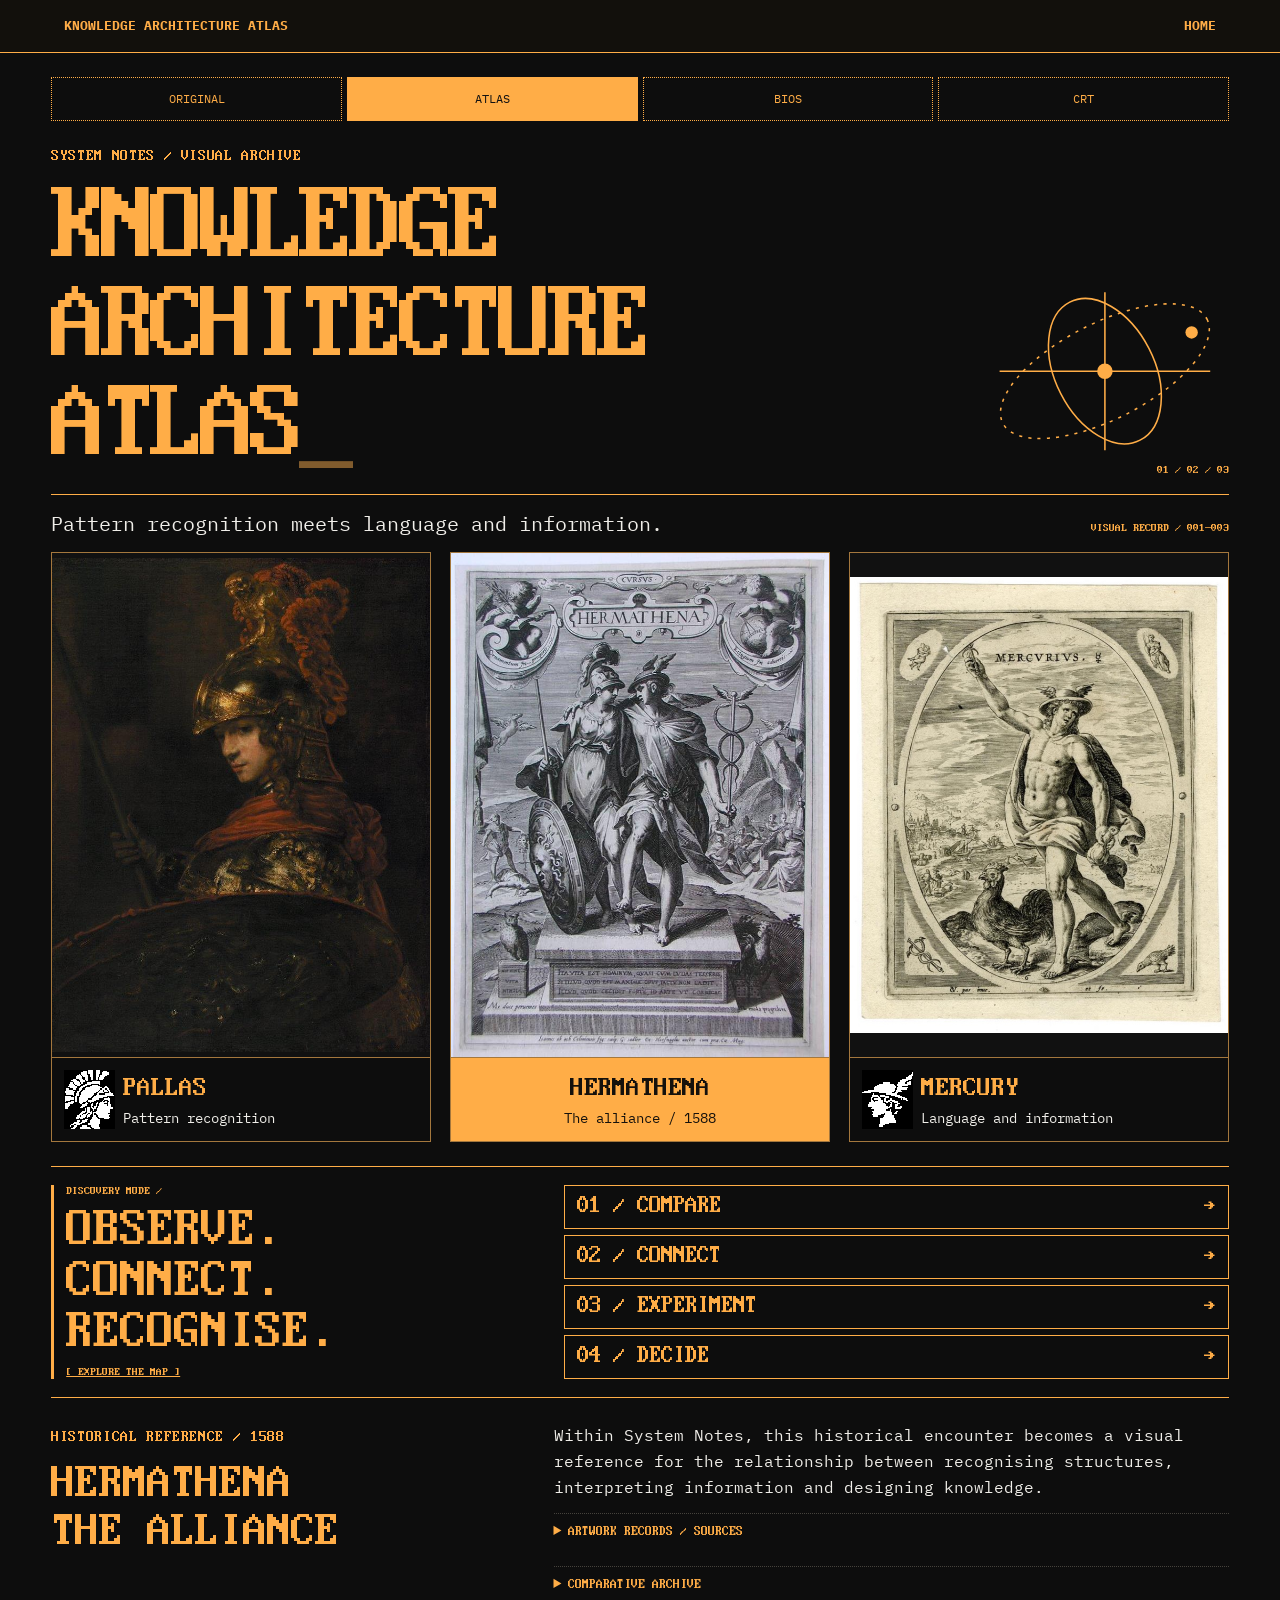
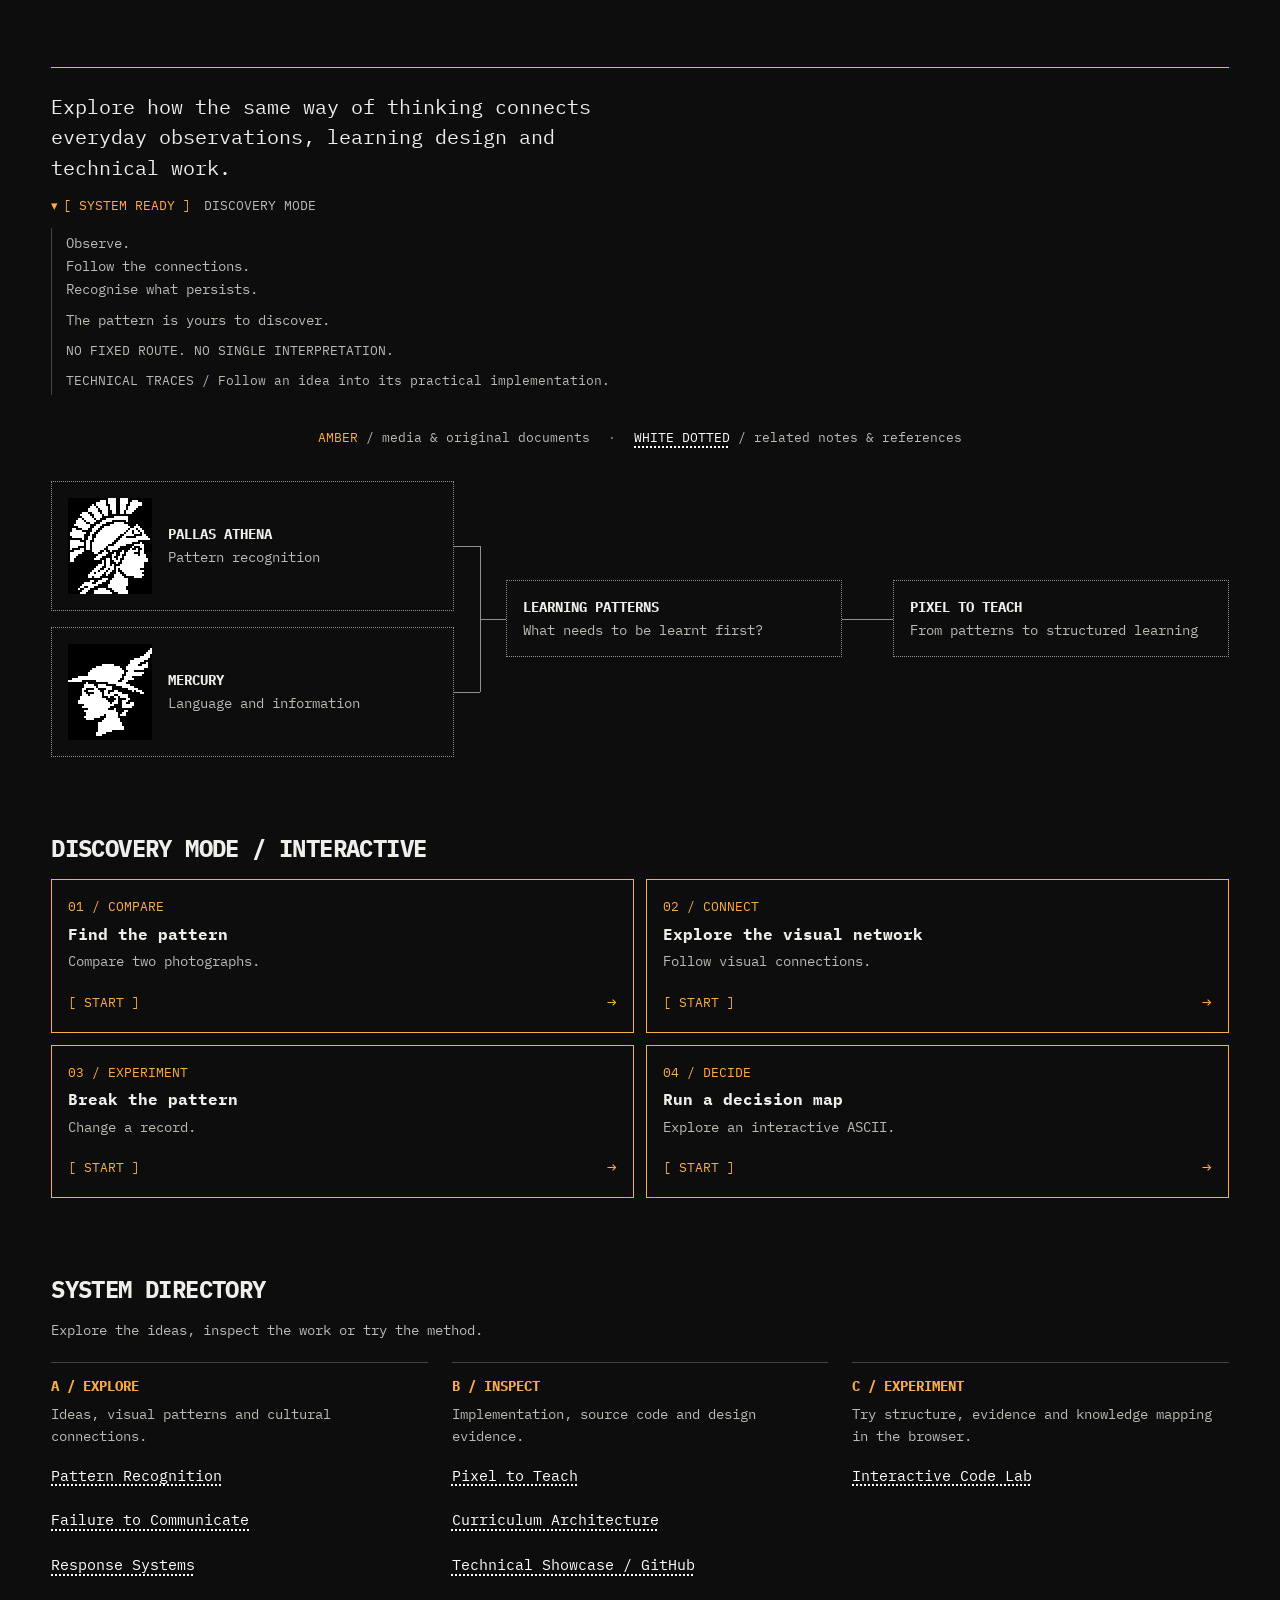
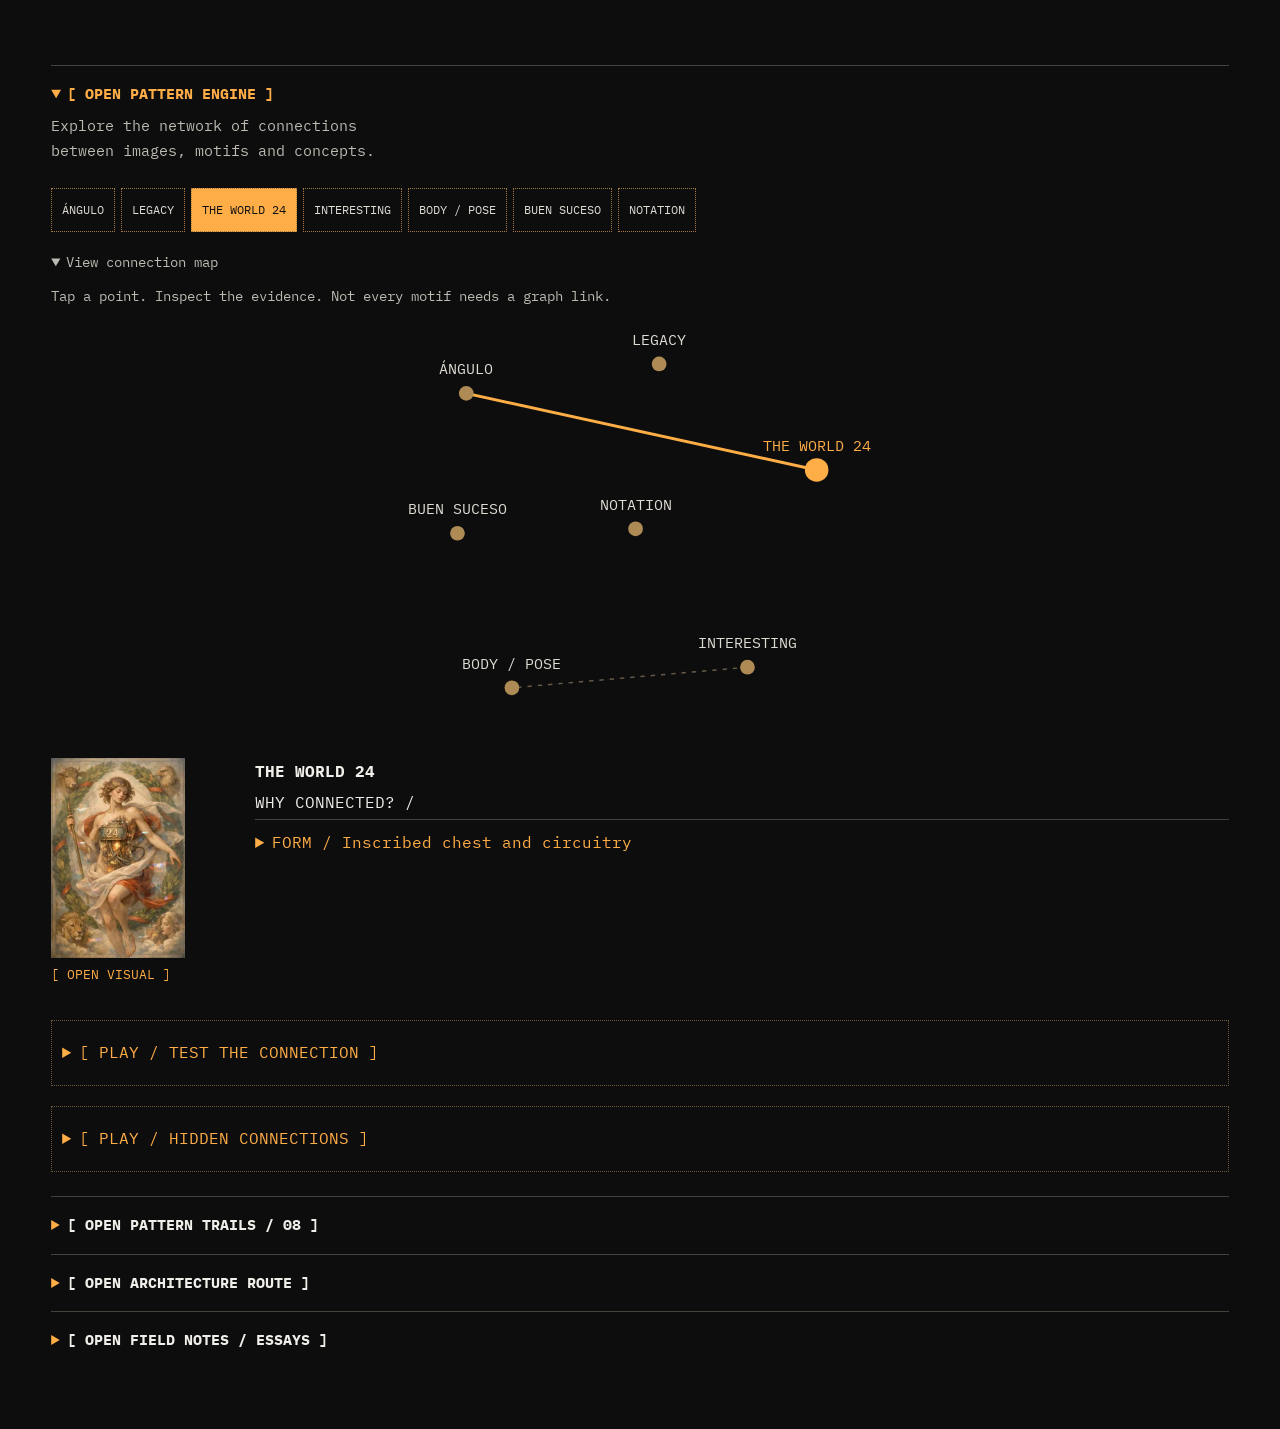
==== commit 48a008b6: "Recompose Atlas preview as editorial triptych and discovery console" ====
--- a/system-notes-atlas-preview.html
+++ b/system-notes-atlas-preview.html
@@ -314,15 +314,30 @@
 .relation-target{color:#e4d8c6}
 
 </style>
-<link rel="stylesheet" href="system-notes-atlas-preview.css">
+<style id="atlas-layout-v3">@font-face{font-family:AtlasVGA;src:url("fonts/retro-vga.ttf") format("truetype");font-display:swap}
+html{overflow-x:clip}body{width:100%;max-width:1440px}main{padding:24px clamp(14px,4vw,56px) 60px;min-width:0}main>*{min-width:0;max-width:100%}img,video,svg,iframe{max-width:100%}.section-bar{background:#12100c;color:var(--amber);border-bottom:1px solid var(--amber);margin:0}.preview-switch{display:grid;grid-template-columns:repeat(4,minmax(0,1fr));gap:5px;margin-bottom:24px}.preview-switch a{display:grid;place-items:center;min-height:44px;text-decoration:none;border:1px dotted var(--amber);color:var(--amber);font-size:12px}.preview-switch a[aria-current=page]{background:var(--amber);color:#111;border-style:solid}
+.atlas-mast{display:grid;grid-template-columns:minmax(0,1fr) minmax(0,.27fr);align-items:end;gap:12px;border-bottom:1px solid var(--amber);padding-bottom:18px}.atlas-label{font:clamp(12px,1.6vw,16px)/1.4 AtlasVGA,monospace;color:var(--amber);grid-column:1/-1;letter-spacing:.04em}.atlas-mast h1{font:clamp(36px,8.5vw,120px)/.91 AtlasVGA,monospace;letter-spacing:-.04em;color:var(--amber);margin:0;border:0;padding:0;overflow-wrap:normal}.atlas-mast h1 span{color:#805b2d}.atlas-orbit{color:var(--amber);font:12px AtlasVGA,monospace;text-align:right}.atlas-orbit svg{display:block;width:100%;margin-bottom:8px}.atlas-front{margin-bottom:48px}.atlas-deck{display:flex;justify-content:space-between;align-items:baseline;gap:14px;padding:12px 0}.atlas-deck p{margin:0;font-size:clamp(13px,1.8vw,20px)}.atlas-deck>span{font:12px AtlasVGA,monospace;color:var(--amber);white-space:nowrap}
+.atlas-triptych{display:grid;grid-template-columns:repeat(3,minmax(0,1fr));gap:clamp(5px,1.5vw,20px);align-items:stretch}.atlas-triptych figure{margin:0;border:1px solid #a4773d;min-width:0;display:grid;grid-template-rows:auto 1fr}.atlas-image{display:grid;place-items:center;background:#111;aspect-ratio:3/4;min-width:0;overflow:hidden}.atlas-image img{display:block;width:100%;height:100%;object-fit:contain;min-width:0}.atlas-triptych figcaption{border-top:1px solid #a4773d;padding:clamp(5px,1vw,12px);min-width:0;display:flex;align-items:center}.atlas-triptych figcaption a{display:flex;align-items:center;gap:8px;text-decoration:none;color:var(--amber);font:clamp(12px,2.4vw,28px)/1.15 AtlasVGA,monospace;min-width:0}.atlas-pixel{width:clamp(22px,4vw,52px);height:auto;image-rendering:pixelated;flex:none}.atlas-sub{display:block;font:clamp(10px,1.2vw,14px)/1.3 "IBM Plex Mono",monospace;color:var(--text);margin-top:5px;overflow-wrap:anywhere}.atlas-triptych .alliance-caption{background:var(--amber);justify-content:center;text-align:center}.alliance-caption a,.alliance-caption .atlas-sub{color:#15110c!important}
+.atlas-console{display:grid;grid-template-columns:1fr 1.4fr;gap:clamp(12px,3vw,40px);margin:24px 0;border-block:1px solid var(--amber);padding-block:18px}.atlas-route{border-left:3px solid var(--amber);padding-left:12px;display:grid;gap:8px;align-content:center}.atlas-route>span,.atlas-route>a{color:var(--amber);font:12px AtlasVGA,monospace}.atlas-route strong{font:clamp(23px,5vw,54px)/.95 AtlasVGA,monospace;color:var(--amber)}.atlas-commands{display:grid;gap:6px}.atlas-commands a{display:flex;align-items:center;justify-content:space-between;min-height:44px;border:1px solid var(--amber);padding:6px 12px;text-decoration:none;color:var(--amber);font:clamp(13px,2.2vw,24px)/1.1 AtlasVGA,monospace}.atlas-commands a:hover,.atlas-commands a:focus-visible{background:var(--amber);color:#111}.atlas-reading{display:grid;grid-template-columns:1fr 1.4fr;gap:20px;align-items:start;scroll-margin-top:16px}.atlas-reading h2{font:clamp(23px,4vw,48px)/1 AtlasVGA,monospace;color:var(--amber);margin:12px 0}.atlas-reading p{margin:0 0 12px}.atlas-reading details{border-top:1px dotted var(--rule);padding:10px 0}.atlas-reading summary{cursor:pointer;color:var(--amber);font:14px AtlasVGA,monospace;min-height:32px}.secondary-art{display:grid;grid-template-columns:repeat(2,minmax(0,1fr));gap:12px}.secondary-art figure{margin:0;min-width:0}.secondary-art img{width:100%;height:auto;max-height:300px;object-fit:contain}.secondary-art figcaption{font-size:12px;overflow-wrap:anywhere}.overview{display:block;border-top:1px solid var(--amber);padding-top:24px}.activity-grid{grid-template-columns:repeat(2,minmax(0,1fr));gap:12px}.activity-tile{border:1px solid var(--amber);padding:16px;min-height:144px}.note h2{font-family:AtlasVGA,monospace;letter-spacing:0}.note{margin-inline:auto;min-width:0}.note pre{max-width:100%;overflow:auto}
+@media(max-width:600px){main{padding:18px 12px 40px}.preview-switch{margin-bottom:18px}.preview-switch a{font-size:11px}.atlas-mast{grid-template-columns:minmax(0,1fr);gap:8px;position:relative;padding-bottom:14px}.atlas-mast h1{font-size:clamp(28px,9vw,54px)}.atlas-orbit{display:none}.atlas-deck{display:block;padding:10px 0}.atlas-deck>span{display:block;font-size:10px;margin-top:5px}.atlas-triptych{gap:5px}.atlas-triptych figcaption{padding:6px 4px;align-items:flex-start}.atlas-triptych figcaption a{display:grid;gap:4px;font-size:clamp(11px,3vw,16px);overflow-wrap:anywhere;width:100%}.atlas-pixel{width:26px}.atlas-sub{font-size:10px}.atlas-triptych .alliance-caption{align-items:flex-start}.atlas-image{aspect-ratio:3/4}.atlas-console{grid-template-columns:minmax(0,.85fr) minmax(0,1.15fr);gap:10px;margin:18px 0;padding:12px 0}.atlas-route{padding-left:7px}.atlas-route strong{font-size:clamp(19px,5.4vw,29px)}.atlas-route>a{font-size:10px}.atlas-commands a{font-size:12px;padding:6px;gap:4px}.atlas-reading{grid-template-columns:1fr;gap:4px}.atlas-reading p{font-size:14px}.activity-tile{padding:10px;min-height:130px}.note{max-width:100%;overflow-wrap:anywhere}}
+</style>
 </head>
 <body>
 <div class="window">
 <nav class="section-bar" aria-label="Site navigation"><span>KNOWLEDGE ARCHITECTURE ATLAS</span><a href="./" aria-label="Return to home page">HOME</a></nav>
 <main>
 <nav class="preview-switch" aria-label="Preview layouts"><a href="system-notes.html">ORIGINAL</a><a href="system-notes-atlas-preview.html" aria-current="page">ATLAS</a><a href="system-notes-bios-preview.html">BIOS</a><a href="system-notes-crt-preview.html">CRT</a></nav>
-<h1>SYSTEM NOTES</h1>
-<section class="historical-archive" aria-labelledby="archive-title"><h2 id="archive-title">HERMATHENA / THE ALLIANCE</h2><p>Pattern recognition meets language and information.</p><div class="artwork-grid"><figure class="pallas-art"><a href="images/notes/pallas-rembrandt.jpg"><img src="images/notes/pallas-rembrandt.jpg" alt="Pallas Athena in armour" decoding="async"></a><figcaption><a href="#pallas">PALLAS ATHENA</a><small>Rembrandt and pupil · c. 1657 · <a href="https://commons.wikimedia.org/wiki/File:Pallas_Athena_by_Rembrandt_Museu_Calouste_Gulbenkian_1488.jpg">Image source</a></small></figcaption></figure><figure><a href="images/notes/hermathena.jpg"><img src="images/notes/hermathena.jpg" alt="Athena and Mercury together in the engraving Hermathena" decoding="async"></a><figcaption>HERMATHENA<small>Jacob Matham, after Hendrick Goltzius · 1588 · <a href="https://artmuseum.princeton.edu/art/collections/objects/14620">Collection record</a></small></figcaption></figure><figure><a href="images/notes/mercurius.jpg"><img src="images/notes/mercurius.jpg" alt="Engraving inscribed MERCVRIVS" decoding="async"></a><figcaption><a href="#mercury">MERCURIUS</a><small>Historical engraving · attribution pending</small></figcaption></figure></div><p>Within System Notes, this historical encounter becomes a visual reference for the relationship between recognising structures, interpreting information and designing knowledge.</p><details><summary>COMPARATIVE ARCHIVE</summary><div class="artwork-grid secondary-art"><figure><a href="images/notes/marcurius.jpg"><img src="images/notes/marcurius.jpg" alt="Alternative engraving of Mercury" loading="lazy"></a><figcaption>Mercury · attribution under review</figcaption></figure><figure><a href="images/notes/athena-mercury-alternative.webp"><img src="images/notes/athena-mercury-alternative.webp" alt="Alternative engraving of Athena and Mercury" loading="lazy"></a><figcaption>Athena and Mercury · attribution pending</figcaption></figure></div></details></section>
+<header class="atlas-mast"><div class="atlas-label">SYSTEM NOTES / VISUAL ARCHIVE</div><h1>KNOWLEDGE<br>ARCHITECTURE<br>ATLAS<span aria-hidden="true">_</span></h1><div class="atlas-orbit" aria-hidden="true"><svg viewBox="0 0 160 110"><g fill="none" stroke="currentColor"><ellipse cx="80" cy="55" rx="74" ry="31" transform="rotate(-27 80 55)" stroke-dasharray="2 4"/><ellipse cx="80" cy="55" rx="32" ry="50" transform="rotate(-27 80 55)"/><path d="M80 4V106M12 55H148"/></g><circle cx="80" cy="55" r="5" fill="currentColor"/><circle cx="136" cy="30" r="4" fill="currentColor"/></svg><span>01 / 02 / 03</span></div></header>
+<section class="atlas-front" aria-label="Historical visual atlas">
+<div class="atlas-deck"><p>Pattern recognition meets language and information.</p><span>VISUAL RECORD / 001—003</span></div>
+<div class="atlas-triptych">
+<figure><a class="atlas-image" href="images/notes/pallas-rembrandt.jpg"><img src="images/notes/pallas-rembrandt.jpg" alt="Pallas Athena in armour" decoding="async"></a><figcaption><a href="#pallas"><img class="atlas-pixel" src="[data-uri]" alt=""><span>PALLAS<span class="atlas-sub">Pattern recognition</span></span></a></figcaption></figure>
+<figure><a class="atlas-image" href="images/notes/hermathena.jpg"><img src="images/notes/hermathena.jpg" alt="Athena and Mercury together in Hermathena" decoding="async"></a><figcaption class="alliance-caption"><a href="#hermathena"><span>HERMATHENA<span class="atlas-sub">The alliance / 1588</span></span></a></figcaption></figure>
+<figure><a class="atlas-image" href="images/notes/mercurius.jpg"><img src="images/notes/mercurius.jpg" alt="Engraving inscribed MERCVRIVS" decoding="async"></a><figcaption><a href="#mercury"><img class="atlas-pixel" src="[data-uri]" alt=""><span>MERCURY<span class="atlas-sub">Language and information</span></span></a></figcaption></figure>
+</div>
+<div class="atlas-console"><div class="atlas-route"><span>DISCOVERY MODE /</span><strong>OBSERVE.<br>CONNECT.<br>RECOGNISE.</strong><a href="#map">[ EXPLORE THE MAP ]</a></div><nav aria-label="Discovery shortcuts" class="atlas-commands"><a href="#invariance-lab"><span>01 / COMPARE</span><span>→</span></a><a href="#pattern-engine"><span>02 / CONNECT</span><span>→</span></a><a href="#code-lab"><span>03 / EXPERIMENT</span><span>→</span></a><a href="#quick-interactive"><span>04 / DECIDE</span><span>→</span></a></nav></div>
+<section id="hermathena" class="atlas-reading"><div><span class="atlas-label">HISTORICAL REFERENCE / 1588</span><h2>HERMATHENA<br>THE ALLIANCE</h2></div><div><p>Within System Notes, this historical encounter becomes a visual reference for the relationship between recognising structures, interpreting information and designing knowledge.</p><details class="atlas-credits"><summary>ARTWORK RECORDS / SOURCES</summary><p>Pallas Athena — Rembrandt and pupil · c. 1657 · <a href="https://commons.wikimedia.org/wiki/File:Pallas_Athena_by_Rembrandt_Museu_Calouste_Gulbenkian_1488.jpg">Image source</a>.</p><p>Hermathena — Jacob Matham, after Hendrick Goltzius · 1588 · <a href="https://artmuseum.princeton.edu/art/collections/objects/14620">Collection record</a>.</p><p>Mercurius — historical engraving · attribution pending.</p></details><details><summary>COMPARATIVE ARCHIVE</summary><div class="artwork-grid secondary-art"><figure><a href="images/notes/marcurius.jpg"><img src="images/notes/marcurius.jpg" alt="Alternative engraving of Mercury" loading="lazy"></a><figcaption>Mercury · attribution under review</figcaption></figure><figure><a href="images/notes/athena-mercury-alternative.webp"><img src="images/notes/athena-mercury-alternative.webp" alt="Alternative engraving of Athena and Mercury" loading="lazy"></a><figcaption>Athena and Mercury · attribution pending</figcaption></figure></div></details></div></section>
+</section>
 <div id="map" class="overview" tabindex="-1">
 <p class="intro">Explore how the same way of thinking connects everyday observations, learning design and technical work.</p>
 <details class="discovery-intro" open><summary class="signal-label">[ SYSTEM READY ] <span class="discovery-mode">DISCOVERY MODE</span></summary><div class="discovery-copy"><p>Observe.<br>Follow the connections.<br>Recognise what persists.</p><p>The pattern is yours to discover.</p><p class="discovery-foot">NO FIXED ROUTE. NO SINGLE INTERPRETATION.</p><p class="discovery-foot">TECHNICAL TRACES / Follow an idea into its practical implementation.</p></div></details><p class="link-key" aria-label="Link style key"><span class="key-line"><span class="key-media">AMBER</span> / media &amp; original documents</span> <span class="key-separator" aria-hidden="true">·</span> <span class="key-line"><span class="key-note">WHITE DOTTED</span> / related notes &amp; references</span></p>
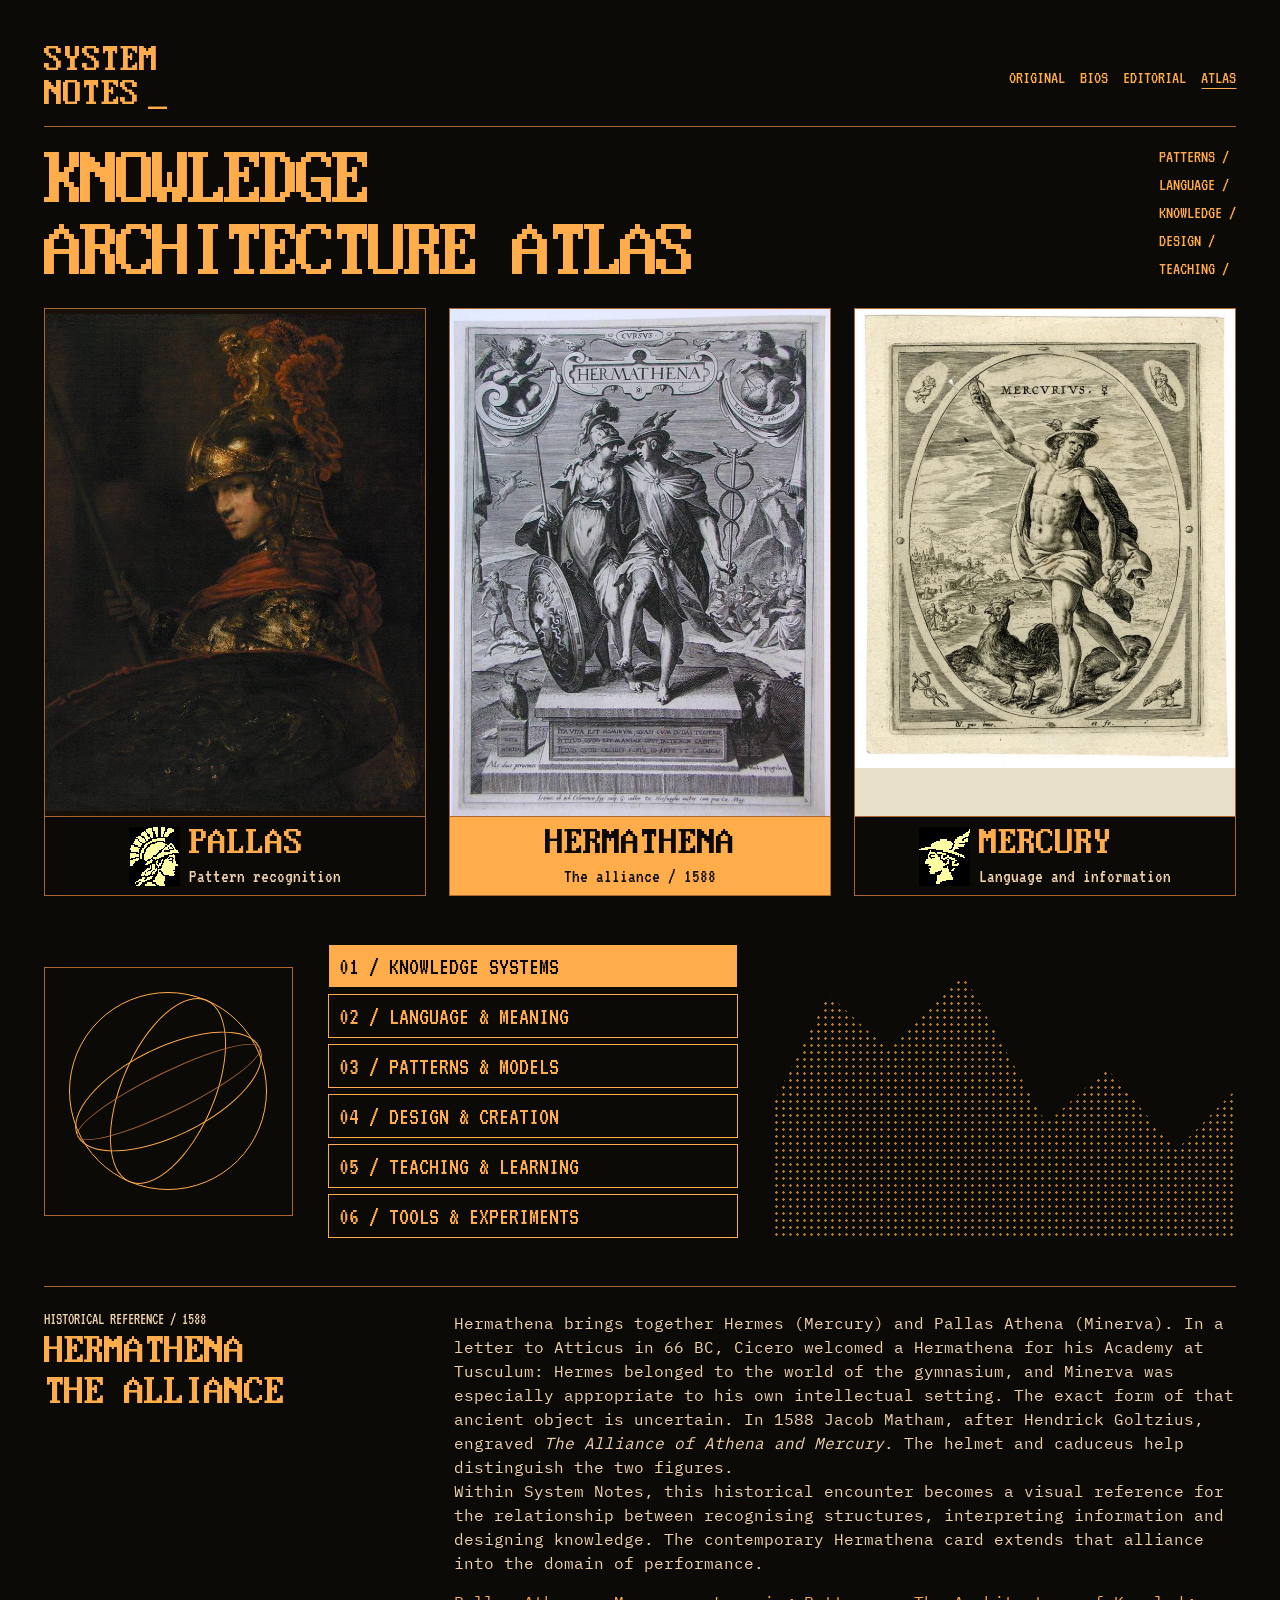
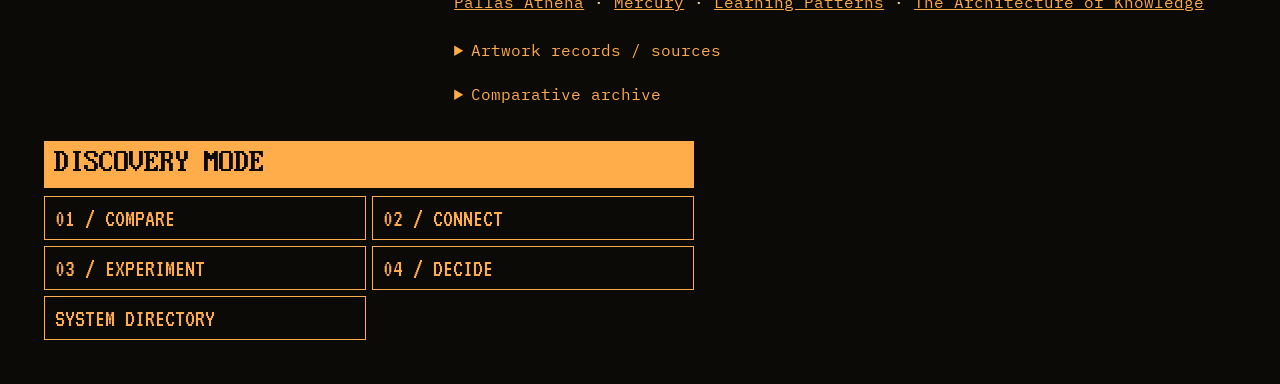
==== commit e030c6b3: "Retire stale preview copies and restrict search to visible record metadata" ====
--- a/system-notes-atlas-preview.html
+++ b/system-notes-atlas-preview.html
@@ -1,1383 +1,7 @@
 <!doctype html>
-<html lang="en-GB">
-<head>
-<meta charset="utf-8">
-<meta name="viewport" content="width=device-width, initial-scale=1">
-<title>System Notes | Matilde Rodríguez</title>
-<meta name="description" content="Notes on language, pattern recognition and the design of learning.">
-<link rel="icon" href="favicon.svg">
-<style>
-@font-face{font-family:"IBM Plex Mono";src:url("IBMPlexMono-Regular.ttf") format("truetype");font-display:swap}
-@font-face{font-family:"IBM Plex Mono";src:url("IBMPlexMono-Bold.ttf") format("truetype");font-weight:700;font-display:swap}
-/* Page grid and reading scale */
-:root{
-    color-scheme:dark;
-    --background:#0d0d0d;
-    --surface:#151515;
-    --text:#f0eee9;
-    --muted:#bdbab2;
-    --line:#92908a;
-    --rule:#45423c;
-    --amber:#ffad47;
-    --gutter:clamp(20px,5vw,64px);
-    --section-space:clamp(40px,6vw,80px);
-    --caption:.8125rem;
-}
-*{box-sizing:border-box}
-body{max-width:1280px;margin:auto;background:var(--background);color:var(--text);font:1rem/1.65 "IBM Plex Mono",monospace}
-a{color:inherit}
-:where(a,button,summary):focus-visible{outline:2px solid var(--amber);outline-offset:3px}
-.window{min-width:0}
-.section-bar{
-    display:flex;justify-content:space-between;align-items:center;gap:12px;
-    padding:4px var(--gutter);background:var(--text);color:var(--background);
-    font-size:var(--caption);font-weight:700;line-height:1.35;
-}
-.section-bar a{display:flex;align-items:center;justify-content:flex-end;min-inline-size:44px;min-height:44px;text-decoration:none}
-.section-bar a:hover{text-decoration:underline}
-.section-bar a:focus-visible{outline-color:currentColor}
-main{padding:clamp(32px,6vw,84px) var(--gutter) var(--section-space)}
-h1{font-size:clamp(2.625rem,calc(21px + 5.1vw),5.25rem);line-height:1;letter-spacing:-.055em;margin:0 0 20px}
-.map{--gap:24px;display:grid;grid-template-columns:minmax(0,1fr);align-items:center;gap:var(--gap);margin-bottom:var(--section-space)}
-.sources{display:grid;gap:16px;position:relative}
-.node{display:flex;align-items:center;gap:12px;position:relative;border:1px dotted var(--line);padding:13px;text-decoration:none;min-width:0}
-.node:hover,.node:focus-visible{background:var(--text);color:var(--background)}
-.node strong,.node span span{display:block}
-.node img{width:84px;max-width:100%;height:auto;image-rendering:pixelated;flex:none}
-.node:hover img,.node:focus-visible img{filter:invert(1)}
-.learning::after,.learning::before,.sources .node::after{content:"";position:absolute;top:50%;height:1px;background:var(--line)}
-.learning::after,.sources .node::after{left:calc(100% + 1px)}
-.learning::after{width:var(--gap)}
-.sources .node::after,.learning::before{width:calc(var(--gap) / 2)}
-.learning::before{right:calc(100% + 1px)}
-.sources::after{content:"";position:absolute;left:calc(100% + var(--gap) / 2);top:calc(25% - 4px);bottom:calc(25% - 4px);border-left:1px solid var(--line)}
-article{border-top:1px dotted var(--line);padding:18px 0;max-width:72ch;scroll-margin-top:18px}
-article:target h2{text-decoration:underline;text-underline-offset:.25em}
-article h2{margin:0;font-size:17px}
-article p{margin:8px 0 0}
-/* The original branches rotate as a unit on narrow screens. */
-.map .node{font-size:.875rem;line-height:1.45;padding:12px}
-.map .node strong{margin-bottom:3px}
-.map .node span span{color:var(--muted)}
-.map .node:is(:hover,:focus-visible) span span{color:inherit}
-.sources{grid-template-columns:repeat(2,minmax(0,1fr));gap:12px}
-.sources .node{flex-direction:column;align-items:flex-start;gap:8px}
-.sources::after{left:calc(25% - 3px);right:calc(25% - 3px);top:calc(100% + var(--gap) / 2);bottom:auto;border-left:0;border-top:1px solid var(--line)}
-.sources .node::after,.learning::after,.learning::before{left:50%;top:calc(100% + 1px);width:1px;height:calc(var(--gap) / 2)}
-.learning::after{height:var(--gap)}
-.learning::before{top:auto;bottom:calc(100% + 1px)}
-@media(min-width:800px){
-    .map{--gap:clamp(28px,4vw,56px);grid-template-columns:minmax(0,1.2fr) repeat(2,minmax(0,1fr))}
-    .map .node{padding:16px}
-    .sources{grid-template-columns:1fr;gap:16px}
-    .sources .node{flex-direction:row;align-items:center;min-height:88px;gap:16px}
-    .sources::after{left:calc(100% + var(--gap) / 2);right:auto;top:calc(25% - 4px);bottom:calc(25% - 4px);border-left:1px solid var(--line);border-top:0}
-    .sources .node::after,.learning::after,.learning::before{top:50%;height:1px}
-    .sources .node::after,.learning::after{left:calc(100% + 1px)}
-    .learning::before{left:auto;right:calc(100% + 1px);bottom:auto}
-    .sources .node::after,.learning::before{width:calc(var(--gap) / 2)}
-    .learning::after{width:var(--gap)}
-}
-[hidden]{display:none!important}
-.topics{display:grid;grid-template-columns:repeat(4,minmax(0,1fr));gap:18px}
-.topic{min-width:0;border-top:1px dotted var(--line)}
-.topic h3{display:inline-block;background:#dedbd3;color:#171717;padding:2px 8px}
-.topic h3,.note h3{font-size:13px;letter-spacing:.06em;margin:16px 0 10px}
-.topic .node{margin-bottom:10px;overflow-wrap:anywhere}
-.topic .node span span{margin-top:3px;font-size:12px}
-.note h2{font-size:clamp(22px,4vw,32px);line-height:1.2;overflow-wrap:anywhere}
-.note .back{margin:0 0 18px}
-.note .back a{text-decoration:none}
-.note .summary{color:#dedbd3;font-size:1.08em;line-height:1.65;margin:14px 0 22px}
-.note{font-size:1rem;line-height:1.7}
-.note p{max-width:64ch}
-.note p+p{margin-top:1em}
-.note figure{margin:20px 0}
-.note pre{background:#090909;margin:0;border:1px dotted var(--line);padding:12px;font:inherit;font-size:var(--caption);line-height:1.5;overflow:auto}
-.related{padding-left:20px;margin:0}
-.related li{margin:6px 0}
-.visually-hidden{position:absolute;width:1px;height:1px;padding:0;margin:-1px;overflow:hidden;clip-path:inset(50%);white-space:nowrap}
-@media(max-width:850px){.topics{grid-template-columns:repeat(2,minmax(0,1fr))}}
-@media(max-width:480px){.topics{grid-template-columns:1fr}}
-.related{list-style:none;padding-left:0}.related li{display:flex;align-items:baseline;gap:.25ch}.branch{white-space:pre;color:var(--line);flex:none}
-.route,.operations>div{border:1px dotted var(--line);padding:14px}
-.route{margin:0 0 28px}.route-start{font-weight:bold}.route ol{list-style:none;margin:12px 0 0;padding:0}.route li{padding:.25em 0}.route li:nth-child(2){margin-left:2ch}.route li:nth-child(3){margin-left:4ch}.route li:nth-child(4){margin-left:6ch}
-.operations{display:grid;grid-template-columns:repeat(auto-fit,minmax(min(100%,22ch),1fr));gap:12px;margin:18px 0}.operations h3{margin:0}.note-id{font-size:12px;letter-spacing:.08em}
-
-.photo-word,.photo-word:visited{
-    color:#ffad47;
-    font:inherit;
-    text-decoration:none;
-    text-shadow:0 0 4px rgba(255,160,48,.25);
-    cursor:pointer;
-}
-@media(hover:hover){
-    .photo-word:hover{color:#ffc578;text-shadow:0 0 5px rgba(255,160,48,.5)}
-}
-.photo-word:focus-visible,.photo-word:active{
-    color:#151008;background:#ffad47;text-shadow:none;
-    outline:2px solid #ffad47;outline-offset:2px;
-}
-@media(forced-colors:active){.photo-word,.photo-word:visited{color:LinkText;text-decoration:underline;text-shadow:none}}
-.photo-view{width:min(90vw,56rem);max-height:88vh;max-height:calc(100dvh - 2rem - env(safe-area-inset-top) - env(safe-area-inset-bottom));overflow:hidden;padding:0;background:#0d0d0d;color:var(--text);border:1px solid #bc9558}
-.photo-view[open]{display:flex;flex-direction:column}
-html:has(.photo-view[open]){overflow:hidden}
-.photo-view::backdrop{background:rgba(0,0,0,.82)}
-.photo-view header{display:flex;align-items:center;justify-content:space-between;padding:.45rem 1rem;background:#181612;color:#ffd189;flex:none}
-.photo-view h2{font-size:1rem;margin:0}
-.photo-view button{font:inherit;color:inherit;background:none;border:1px solid currentColor;min-height:44px;padding:.35rem .7rem;cursor:pointer}
-.photo-view figure{min-height:0;overflow:auto;overscroll-behavior:contain;margin:0;padding:1rem}
-.photo-grid{display:flex;align-items:center;justify-content:center;gap:1rem}
-.photo-grid img{display:block;min-width:0;max-width:100%;height:auto;max-height:60vh;object-fit:contain;flex:0 1 auto}
-.photo-view figcaption{margin-top:1rem;max-width:66ch}
-@media(max-width:640px){.photo-grid{flex-direction:column}.photo-grid img{max-height:65vh;max-height:65dvh;flex:none;width:auto}}
-
-/* Additional visual notes: responsive image pairs and video. */
-.photo-grid video{display:block;width:auto;max-width:100%;height:auto;max-height:60vh;max-height:60dvh;object-fit:contain;min-width:0}
-.photo-grid.photo-pair img{max-width:calc((100% - 1rem)/2)}
-@media(max-width:640px){.photo-grid.photo-pair img{max-width:100%}.photo-grid video{max-height:65dvh}}
-
-.photo-grid.photo-triplet img{max-width:calc((100% - 2rem)/3)}
-@media(max-width:640px){.photo-grid.photo-triplet img{max-width:100%}}
-
-.culture-comparison{display:grid;grid-template-columns:repeat(2,minmax(0,1fr));gap:1rem;align-items:start}.culture-comparison img{display:block;width:100%;height:auto;max-height:54dvh;object-fit:contain}.culture-comparison p,.culture-content p{font-size:.92em;line-height:1.55}.culture-content{padding:0 1rem 1rem;max-width:760px;margin:auto}.culture-quote{color:#ff9500;font-size:1.2em!important}.culture-player{margin:.75rem 0 1.5rem}.culture-player iframe{display:block;width:100%;aspect-ratio:16/9;border:0;max-height:46dvh}.culture-play{font:inherit;color:#ff9500;background:transparent;border:1px solid currentColor;padding:.75rem;cursor:pointer;text-align:left;max-width:100%}.culture-player a,.culture-comparison a{color:#ff9500}@media(max-width:520px){.culture-comparison{grid-template-columns:1fr}.culture-comparison img{max-height:48dvh}}
-
-.culture-principle{color:#ffad47;border-left:2px solid #ffad47;padding:.65rem 1rem;margin:1.5rem 0!important;font-weight:700}.culture-attribution{color:#aaa;font-size:.86em}.culture-route{color:#ffad47;text-decoration:none}.photo-view .culture-content{overflow:auto;min-height:0;overscroll-behavior:contain}.culture-quote a{color:inherit}
-
-.culture-comparison>div{min-width:0}.culture-comparison img{max-height:none;width:100%;height:auto;object-fit:contain}.culture-comparison>div:nth-child(2) img{aspect-ratio:1/1;object-fit:contain}.photo-view .culture-comparison{align-items:start}@media(max-width:520px){.culture-comparison{gap:1.2rem}.culture-comparison img{max-height:none!important}.culture-comparison>div{flex-shrink:0}}
-
-.pattern-trail{border-left:1px dotted #b68b47;margin:1.75rem 0;padding:0 0 .25rem 1rem}.pattern-trail h3,.pattern-index h2{color:#ffad47;font-size:13px;letter-spacing:.06em}.pattern-trail a,.pattern-index a{color:#ffad47;text-decoration:none}.pattern-trail a:hover,.pattern-index a:hover{text-decoration:underline}.pattern-index{border:1px dotted #705738;padding:14px;margin:0 0 28px}.pattern-index p{color:#ccc;font-size:12px}.pattern-index-grid{display:grid;grid-template-columns:repeat(auto-fit,minmax(min(100%,24ch),1fr));gap:8px 18px}.pattern-index-grid a{padding:.35rem 0}
-
-.implementation-note{border-left:1px dotted #b68b47;padding-left:1rem;margin:1.4rem 0!important}.implementation-note strong{color:#ffad47;font-size:12px}.implementation-note a{color:#ffad47;text-decoration:none}
-
-/* Two distinct inline link affordances; keep map cards and media controls unchanged. */
-.note a:not(.photo-word):not(.back a),.pattern-index a,.route a{color:var(--text);text-decoration-line:underline;text-decoration-style:dotted;text-decoration-color:#c8c8c8;text-decoration-thickness:1px;text-underline-offset:.25em;text-decoration-skip-ink:auto;text-shadow:none}
-.note a:not(.photo-word):not(.back a):hover,.pattern-index a:hover,.route a:hover{color:#fff;text-decoration-style:solid;text-decoration-color:#fff}
-.pattern-trail a.photo-word,.implementation-note a.photo-word{color:#ffad47;text-decoration:none;text-shadow:0 0 4px rgba(255,160,48,.25)}
-.pattern-trail a.photo-word:hover{color:#ffc578;text-shadow:0 0 5px rgba(255,160,48,.5)}
-.pattern-trail a.photo-word:focus-visible,.pattern-trail a.photo-word:active{color:#151008;background:#ffad47;text-shadow:none}
-.key-media{color:var(--amber)}
-.key-note{color:var(--text);text-decoration:underline dotted #c8c8c8;text-underline-offset:.25em}
-@media(forced-colors:active){.pattern-trail a.photo-word{color:LinkText;text-decoration:underline;text-shadow:none}}
-
-/* Explicit link roles, independent of the surrounding paragraph or section. */
-a.note-link,a.note-link:visited{
- color:#fff!important;
- text-decoration:underline dotted #fff!important;
- text-decoration-thickness:1.5px!important;
- text-underline-offset:.28em!important;
- text-shadow:none!important;
- font-weight:400;
-}
-a.note-link:hover,a.note-link:focus-visible{
- color:#fff!important;
- text-decoration-style:solid!important;
-}
-.trail-reference{font-size:.92em;color:#aaa;margin-top:.85em!important}
-.key-note{color:#fff;text-decoration:underline dotted #fff;text-decoration-thickness:1.5px;text-underline-offset:.28em}
-
-.protocol-ascii{font-family:"IBM Plex Mono",ui-monospace,"DejaVu Sans Mono",monospace!important;color:#ffad47;background:#090909!important;border:1px dotted #b68b47!important;padding:clamp(8px,2vw,18px)!important;font-size:var(--caption)!important;line-height:1.55!important;white-space:pre;overflow-x:auto;max-width:100%;margin:16px 0 28px!important;font-variant-ligatures:none;text-shadow:0 0 3px rgba(255,160,48,.12)}
-#response-systems h3{margin-top:28px;color:#ededed}
-
-/* Optional discovery layer: no progress tracking, locks or forced route. */
-.signal-label{color:var(--amber);font-size:var(--caption)}
-.discovery-signal{margin:1.6rem 0;padding:.65rem .85rem;border-left:1px dotted #777;color:#dedbd3;font-size:12px}
-.discovery-signal p{margin:.25rem 0!important}
-.discovery-signal .signal-route{color:#aaa;margin-top:.5rem!important}
-.discovery-reveal summary{cursor:pointer;color:#ededed;text-decoration:underline dotted;text-underline-offset:.25em}
-.discovery-reveal summary:focus-visible{outline:2px solid #fff;outline-offset:3px}
-
-.source-inspection{margin:2rem 0}.source-fragment{border:1px dotted #777;margin:12px 0;padding:10px 12px}.source-fragment summary{cursor:pointer;color:#ededed;font-size:12px;line-height:1.6}.source-fragment summary::marker{color:#aaa}.source-fragment pre{color:#ffad47;font-size:var(--caption);white-space:pre;overflow-x:auto;margin:12px 0!important}.source-fragment code{font:inherit}.source-ref{font-size:11px;overflow-wrap:anywhere;color:#aaa}.source-fragment summary:focus-visible{outline:2px solid #fff;outline-offset:3px}
-
-.technical-trace{border-color:#555;margin:12px 0 22px}.technical-trace summary{font-size:11px;letter-spacing:.025em}.technical-trace summary::marker{color:#aaa}.technical-trace p{font-size:12px}.technical-trace pre{max-width:100%;overflow-x:auto}
-
-.lab-panel{margin:1.75rem 0;border:1px dotted #777;padding:clamp(12px,3vw,20px);min-width:0}.lab-panel h3{margin-top:0;color:#ffad47}.lab-panel label,.lab-label{display:block;color:#aaa;font-size:11px;letter-spacing:.04em;margin:16px 0 6px!important}.lab-panel textarea{display:block;width:100%;max-width:100%;resize:vertical;min-height:44px;background:#090909;color:#ededed;border:1px solid #777;border-radius:0;padding:10px;font:inherit;font-size:16px;line-height:1.5}.lab-panel textarea:focus,.lab-panel button:focus-visible{outline:2px solid #ededed;outline-offset:3px}.lab-controls{display:flex;flex-wrap:wrap;gap:8px;margin:12px 0}.lab-controls button{background:transparent;color:#ededed;border:1px dotted #aaa;border-radius:0;font:inherit;font-size:11px;min-height:44px;padding:8px 10px;cursor:pointer}.lab-controls button:hover{background:#ededed;color:#111}.lab-output{color:#ffad47;white-space:pre-wrap;overflow-wrap:anywhere;min-height:7em}.lab-panel .source-ref{line-height:1.8}
-
-.curriculum-weeks{margin:12px 0}.curriculum-weeks>div{border-top:1px dotted #555;padding:10px 0}.curriculum-weeks strong{color:#ffad47;font-size:12px}.curriculum-weeks p{margin:4px 0!important}.curriculum-focus{columns:2;column-gap:24px;padding-left:20px}.curriculum-focus li{break-inside:avoid;margin-bottom:5px}@media(max-width:600px){.curriculum-focus{columns:1}}
-
-.curriculum-index-mini{margin-top:10px;font-size:12px;color:#ccc}.curriculum-index-mini summary{cursor:pointer;color:#ededed;text-decoration:underline dotted;text-underline-offset:.25em}.curriculum-index-mini li{margin:4px 0}#curriculum-design details[id]{scroll-margin-top:16px}
-
-.lab-records{overflow-x:auto;margin:14px 0}.lab-records table{width:100%;border-collapse:collapse;font-size:12px}.lab-records caption{text-align:left;color:#aaa;margin-bottom:8px;font-size:11px}.lab-records th,.lab-records td{text-align:left;padding:9px 6px;border-bottom:1px dotted #555}.lab-records thead th{color:#ffad47}.lab-feedback{padding:10px 12px;border-left:2px solid #ffad47;background:#151515;color:#ededed;min-height:3em;font-size:12px;line-height:1.55}.lab-controls button[aria-pressed="true"]{border:1px solid #ffad47;color:#ffad47;background:#20180e}.lab-choice-stack{flex-direction:column;align-items:stretch}.lab-choice-stack button{text-align:left;white-space:normal}.lab-document{border:1px dotted #777;padding:12px;margin:12px 0}.lab-document .lab-label{margin-top:0!important}.lab-takeaway{border-top:1px dotted #777;padding-top:12px;font-size:12px}.lab-takeaway strong{color:#ffad47}.lab-extra{margin-top:20px}
-
-.lab-map-result{border:1px dotted #777;padding:14px;margin:12px 0;text-align:center}.lab-map-node{border:1px solid #ffad47;color:#ffad47;background:#15110c;padding:9px;max-width:250px;margin:auto;font-size:12px}.lab-map-edge{color:#ededed;font-size:12px;padding:10px 0;overflow-wrap:anywhere}.lab-map-result p{font-size:11px;color:#ccc;margin:14px 0 0!important}
-
-
-.lab-brief{font-size:12px;color:#ccc;margin:8px 0 14px!important}
-
-.note .curriculum-pdf a,.note .curriculum-pdf a:visited{color:#ffad47!important;text-decoration:none!important;text-shadow:0 0 4px rgba(255,160,48,.25)}.note .curriculum-pdf a:hover,.note .curriculum-pdf a:focus-visible{text-decoration:underline!important}
-
-.project-access{display:flex;flex-wrap:wrap;gap:8px 16px;margin:18px 0!important}.project-access a{font-size:12px;padding:8px 0}.note{margin-inline:auto}.note p,.note li{overflow-wrap:anywhere}.note pre{max-width:100%}@media(max-width:480px){.photo-view header{padding:.4rem .65rem;gap:8px}.photo-view h2{overflow-wrap:anywhere;min-width:0}.photo-view header form{flex:none}.note .back a{display:inline-block;padding:8px 0}}
-
-.pattern-question{margin:0 0 .7rem;line-height:1.55}.pattern-reveal{border-top:1px dotted #705738;padding-top:.45rem}.pattern-reveal summary{color:#ffad47;cursor:pointer;font-size:.86em;min-height:44px;display:list-item;padding:.65rem 0}.pattern-reveal summary:focus-visible{outline:2px solid #ffad47;outline-offset:3px}.pattern-reveal p{margin:.5rem 0;line-height:1.55}.pattern-motif{color:#ffad47;font-size:.85em;letter-spacing:.04em}.pattern-follow a{color:inherit;text-decoration:underline dotted;text-underline-offset:.25em}
-
-.visual-discovery{border-top:1px dotted #705738;margin-top:1rem;padding-top:.8rem}.visual-discovery .pattern-question{margin:0 0 .4rem}.visual-next{margin-top:.8rem}.visual-next p{font-size:.75em;color:#aaa;margin-bottom:.3rem}.visual-hop{display:block;color:#ffad47!important;text-decoration:none;padding:.55rem 0;min-height:44px}.visual-hop::before{content:"+-- "}.visual-hop:hover,.visual-hop:focus-visible{text-decoration:underline}.visual-hop:focus-visible{outline:2px solid #ffad47}
-
-.visual-more{border-top:1px dotted #705738;margin-top:.3rem}.visual-more summary{font-size:.78em;color:#ffad47;cursor:pointer;padding:.7rem 0;min-height:44px}.visual-more summary:focus-visible{outline:2px solid #ffad47;outline-offset:3px}.visual-back{margin-right:.45rem}.photo-view header form{display:flex;align-items:center;gap:.3rem;flex:none}.visual-back[hidden]{display:none!important}
-
-.constellation svg{display:block;width:100%;max-width:530px;margin:auto}.constellation svg line{stroke:#655848;stroke-dasharray:3 4;stroke-width:1}.constellation svg line.active{stroke:#ffad47;stroke-width:2;stroke-dasharray:none}.constellation svg circle{fill:#ae8b55}.constellation svg text{fill:#dedbd3;font:10px "IBM Plex Mono",monospace}.constellation svg g.active circle{fill:#ffad47;r:8}.constellation svg g.active text{fill:#ffad47}.constellation-controls{display:flex;flex-wrap:wrap;gap:6px}.constellation-controls button{font:inherit;font-size:12px;min-height:44px;background:transparent;color:#dedbd3;border:1px dotted #a57b43;padding:6px 10px;cursor:pointer}.constellation-controls button[aria-pressed=true]{background:#ffad47;color:#101010}.constellation-result{display:grid;gap:16px;margin:16px 0 28px}.constellation-result a{display:block;padding:8px 0;color:#ffad47;min-height:44px}.constellation-result p{margin:4px 0}.constellation button:focus-visible{outline:2px solid #ffad47;outline-offset:3px}
-
-.quick-interactive{border:1px dotted #705738;padding:12px;margin:12px 0 18px}.quick-interactive summary{color:#ffad47;cursor:pointer;min-height:44px;padding:8px 0}.quick-interactive p{line-height:1.55}.quick-terminal{background:#090909;border:1px dotted #a57b43;padding:14px;margin-top:12px}.quick-system,.quick-state{color:#ffad47;font-size:12px;letter-spacing:.04em}.note .quick-arrow{border:0;padding:4px 0;color:#ffad47;background:transparent}.quick-question{border:1px solid #705738;padding:12px;margin:0 0 12px!important}.quick-choices{display:grid;gap:8px}.quick-choices button,.quick-exit{font:inherit;min-height:44px;white-space:normal;overflow-wrap:anywhere;cursor:pointer;padding:9px 12px;background:transparent;border:1px dotted #a57b43;color:#ffad47;text-align:left}.quick-choices button:hover,.quick-choices button:focus-visible,.quick-exit:focus-visible{background:#ffad47;color:#090909;outline:2px solid #ffad47;outline-offset:3px}.quick-exit{margin-top:12px;border:0;font-size:12px}.quick-terminal [hidden]{display:none!important}
-
-.pattern-observable{color:#ffad47;font-size:.8em;letter-spacing:.025em;margin:.4rem 0!important}.visual-hop .relation-kind{font-size:.75em;color:#d7ad72}.relation-target{display:block;color:#ddd;font-size:.83em;padding-left:1.6ch;margin-top:3px}.visual-hop{line-height:1.5}
-
-.invariance-lab{margin:18px 0}.invariance-tabs{display:flex;flex-wrap:wrap;gap:6px;margin:12px 0}.invariance-tabs button{font:inherit;font-size:12px;min-height:44px;background:transparent;color:#ffad47;border:1px dotted #a57b43;padding:8px;cursor:pointer}.invariance-tabs button[aria-pressed=true]{background:#ffad47;color:#101010}.invariance-tabs button:focus-visible{outline:2px solid #ffad47;outline-offset:3px}.invariance-images{display:grid;grid-template-columns:repeat(2,minmax(0,1fr));gap:10px;align-items:start}.invariance-images figure{min-width:0;margin:0!important}.invariance-images img{display:block;width:100%;height:auto;max-height:420px;object-fit:contain;background:#090909}.invariance-images figcaption{font-size:11px;color:#ccc;margin-top:6px;overflow-wrap:anywhere}.invariance-reveal summary{min-height:44px;padding:8px 0;color:#ffad47;cursor:pointer}.invariance-reveal strong{color:#ffad47;font-size:12px}@media(max-width:480px){.invariance-images{gap:6px}.invariance-images img{max-height:270px}}
-
-.hidden-connections{margin:12px 0 20px;border:1px dotted #705738;padding:10px}.hidden-connections>summary{color:#ffad47;cursor:pointer;min-height:44px;padding:8px 0}.hc-label{color:#ffad47;font-size:12px}.hc-options{display:grid;grid-template-columns:repeat(3,minmax(0,1fr));gap:7px}.hc-options button,.hc-actions button{background:transparent;color:#ddd;border:1px dotted #a57b43;font:inherit;cursor:pointer;padding:7px;min-height:44px;min-width:0;overflow-wrap:anywhere}.hc-options button img{width:100%;height:130px;object-fit:contain;display:block;margin-bottom:8px}.hc-options button span{font-size:10px}.hc-options button[aria-pressed=true]{border:2px solid #ffad47;background:#251c11;color:#ffad47}.hc-actions{display:flex;gap:8px;flex-wrap:wrap;margin-top:12px}.hc-terminal a[hidden]{display:none}.hc-options button:focus-visible,.hc-actions button:focus-visible{outline:2px solid #ffad47;outline-offset:2px}@media(max-width:480px){.hc-options button{padding:4px}.hc-options button img{height:100px}}
-
-.constellation svg [data-node]{cursor:pointer;outline:none}.constellation svg .node-hit,.constellation svg g.active .node-hit{fill:transparent;stroke:none;r:22;pointer-events:all}.constellation svg [data-node]:focus-visible .node-hit{stroke:#ffad47;stroke-width:1.5;stroke-dasharray:3 3}.constellation svg [data-node]:hover .node-dot{fill:#ffad47}.constellation-result details summary{color:#ffad47;cursor:pointer;padding:10px 0;min-height:44px}.constellation-result details a{padding-left:12px}
-
-.engine-graph{margin-top:8px}
-.engine-graph>summary{cursor:pointer;color:var(--muted);padding:11px 0;min-height:44px;font-size:.875rem}
-.engine-graph>p{color:var(--muted);font-size:.875rem;margin:0}
-.constellation-result .engine-visual{justify-self:start;padding:0;text-decoration:none}
-.engine-visual:hover span,.engine-visual:focus-visible span{text-decoration:underline}
-.engine-visual span{display:block;padding:6px 0;font-size:var(--caption)}
-.engine-preview{display:block;width:auto;max-width:100%;height:clamp(132px,23vw,200px);object-fit:contain}
-.engine-evidence{min-width:0}
-.engine-evidence h3{font-size:1rem;margin:0 0 4px}
-.engine-comparison{border-block-start:1px solid var(--rule)}
-.engine-comparison .engine-pair{max-width:31rem}
-@media(min-width:600px){
-    .constellation-result{grid-template-columns:minmax(120px,180px) minmax(0,1fr);align-items:start;gap:24px}
-}
-.engine-comparison summary{cursor:pointer;color:#ffad47;line-height:1.5}.engine-pair{display:grid;grid-template-columns:repeat(2,minmax(0,1fr));gap:8px;margin:8px 0}.engine-pair img{width:100%;height:220px;object-fit:contain}.engine-comparison strong{color:#ffad47;font-size:12px}.engine-note{color:#aaa;font-size:12px}@media(max-width:480px){.engine-pair img{height:150px}}
-
-.symbol-sequence{display:flex;align-items:center;justify-content:space-between;gap:3px;margin:12px 0}.symbol-sequence button{font:inherit;font-size:23px;background:transparent;color:#ffad47;border:1px dotted #a57b43;min-height:44px;min-inline-size:min(44px,16%);cursor:pointer}.symbol-sequence button[aria-pressed=true]{background:#ffad47;color:#111}.symbol-sequence span{color:#aaa;font-size:12px}.symbol-sequence button:focus-visible{outline:2px solid #ffad47;outline-offset:2px}
-
-/* Overview: technical manual columns, indexed actions and image preview. */
-.intro{max-width:46ch;margin:0;color:var(--text);font-size:clamp(1.0625rem,1.55vw,1.375rem);line-height:1.55;text-wrap:pretty}
-.discovery-intro{margin-top:12px;font-size:.875rem;color:var(--muted)}
-.discovery-intro>summary{cursor:pointer;list-style:none;min-height:44px;padding:11px 0}
-.discovery-intro>summary::-webkit-details-marker{display:none}
-.discovery-intro>summary::before{content:"▸";display:inline-block;width:1.5ch;color:var(--amber)}
-.discovery-intro[open]>summary::before{content:"▾"}
-.discovery-copy{padding:4px 0 4px 14px;border-left:1px solid var(--rule)}
-.discovery-intro p{margin:0 0 8px}
-.discovery-intro p:last-child{margin:0}
-.discovery-mode{color:var(--muted);margin-left:.65ch}
-.discovery-foot{font-size:var(--caption)}
-.link-key{display:grid;gap:4px;margin:16px 0 22px;color:var(--muted);font-size:var(--caption)}
-.key-separator{display:none}
-.activity-shortcuts,.entry-directory{margin-bottom:var(--section-space)}
-.activity-shortcuts h2,.entry-directory h2{font-size:clamp(1.125rem,2vw,1.5rem);line-height:1.25;letter-spacing:-.025em;margin:0 0 16px}
-.activity-grid{display:grid;grid-template-columns:repeat(2,minmax(0,1fr));gap:20px 14px}
-.activity-tile{display:flex;flex-direction:column;gap:6px;padding:12px 0 8px;color:var(--text);border-top:1px solid var(--rule);text-decoration:none}
-.activity-tile:hover,.activity-tile:focus-visible{border-color:var(--amber);background:var(--surface)}
-.activity-command,.activity-launch{font-size:var(--caption);color:var(--amber)}
-.activity-tile strong{font-size:1rem;line-height:1.35}
-.activity-tile small,.directory-intro,.directory-branch p{color:var(--muted);font-size:.875rem;line-height:1.55}
-.activity-launch{display:flex;align-items:center;justify-content:space-between;gap:8px;margin-top:auto;padding-top:10px}
-.activity-launch span{font-size:1rem}
-.directory-intro{margin:0 0 20px}
-.directory-grid{display:grid;gap:20px}
-.directory-branch{min-width:0;padding-top:12px;border-top:1px solid var(--rule)}
-.directory-branch h3{margin:0 0 6px;color:var(--amber);font-size:.875rem}
-.directory-branch p{margin:0 0 6px}
-.directory-branch a{display:block;min-height:44px;padding:10px 0;overflow-wrap:anywhere;font-size:.9375rem}
-.directory-more{border-block-start:1px solid var(--rule);padding:4px 0}
-.directory-more>summary{cursor:pointer;min-height:44px;padding:12px 0;font-size:.9375rem;font-weight:700}
-.directory-more>summary:hover,.directory-more>summary::marker{color:var(--amber)}
-.directory-more .pattern-index,.directory-more .route{margin:12px 0 16px;border:0;padding:0}
-.directory-more .topics{margin:12px 0 16px}
-#pattern-engine>summary{color:var(--amber)}
-.engine-entry{display:grid;gap:14px;margin:8px 0 12px}
-.engine-entry-description{display:block;color:var(--muted);font-weight:400;max-width:38ch}
-.engine-entry-images{display:flex;gap:8px}
-.engine-entry-images img{display:block;width:clamp(60px,19vw,84px);height:auto;aspect-ratio:2/3;object-fit:contain}
-#pattern-engine[open]>summary .engine-entry-images{display:none}
-.overview:focus:not(:focus-visible),.note:focus:not(:focus-visible){outline:none}
-@media(min-width:600px){
-    .link-key{display:flex;justify-content:center;flex-wrap:wrap;gap:8px 18px;margin:32px 0}
-    .key-separator{display:inline;color:var(--line)}
-    .directory-grid{grid-template-columns:repeat(3,minmax(0,1fr));gap:24px}
-    .engine-entry{grid-template-columns:minmax(0,1fr) auto;align-items:center;gap:24px;max-width:36rem}
-}
-@media(min-width:800px){
-    .overview{display:grid;grid-template-columns:minmax(0,1.2fr) minmax(0,1fr);column-gap:clamp(40px,8vw,112px)}
-    .overview>*{grid-column:1/-1;min-width:0}
-    .overview>.intro{grid-column:1}
-    .overview>.discovery-intro{grid-column:2;margin-top:0;align-self:start}
-    .activity-grid{grid-template-columns:repeat(4,minmax(0,1fr));gap:24px}
-}
-@media(min-width:1280px){.section-bar{margin-top:28px}}
-
-/* Editorial finish — preserve all content and interactive layouts. */
-h1{color:#f0e9d9;letter-spacing:-.055em;border-bottom:1px solid #9a7138;padding-bottom:clamp(16px,3vw,32px)}
-.section-bar{background:#181612;color:#e4aa59;border-bottom:1px solid #514332}
-.note h2{color:#f0e9d9;letter-spacing:-.045em;font-size:clamp(24px,4vw,40px)}
-.note h3{color:#e4aa59}
-.note .summary{color:#e4d8c6}
-.photo-word,.photo-word:visited{text-decoration:underline;text-decoration-color:#9a7138;text-decoration-thickness:1px;text-underline-offset:.2em}
-.visual-next{display:grid;gap:4px}
-.visual-hop{border-top:1px solid #403a30;overflow-wrap:anywhere}
-.visual-hop .relation-kind{letter-spacing:.04em}
-.relation-target{color:#e4d8c6}
-
-</style>
-<style id="atlas-layout-v3">@font-face{font-family:AtlasVGA;src:url("fonts/retro-vga.ttf") format("truetype");font-display:swap}
-html{overflow-x:clip}body{width:100%;max-width:1440px}main{padding:24px clamp(14px,4vw,56px) 60px;min-width:0}main>*{min-width:0;max-width:100%}img,video,svg,iframe{max-width:100%}.section-bar{background:#12100c;color:var(--amber);border-bottom:1px solid var(--amber);margin:0}.preview-switch{display:grid;grid-template-columns:repeat(4,minmax(0,1fr));gap:5px;margin-bottom:24px}.preview-switch a{display:grid;place-items:center;min-height:44px;text-decoration:none;border:1px dotted var(--amber);color:var(--amber);font-size:12px}.preview-switch a[aria-current=page]{background:var(--amber);color:#111;border-style:solid}
-.atlas-mast{display:grid;grid-template-columns:minmax(0,1fr) minmax(0,.27fr);align-items:end;gap:12px;border-bottom:1px solid var(--amber);padding-bottom:18px}.atlas-label{font:clamp(12px,1.6vw,16px)/1.4 AtlasVGA,monospace;color:var(--amber);grid-column:1/-1;letter-spacing:.04em}.atlas-mast h1{font:clamp(36px,8.5vw,120px)/.91 AtlasVGA,monospace;letter-spacing:-.04em;color:var(--amber);margin:0;border:0;padding:0;overflow-wrap:normal}.atlas-mast h1 span{color:#805b2d}.atlas-orbit{color:var(--amber);font:12px AtlasVGA,monospace;text-align:right}.atlas-orbit svg{display:block;width:100%;margin-bottom:8px}.atlas-front{margin-bottom:48px}.atlas-deck{display:flex;justify-content:space-between;align-items:baseline;gap:14px;padding:12px 0}.atlas-deck p{margin:0;font-size:clamp(13px,1.8vw,20px)}.atlas-deck>span{font:12px AtlasVGA,monospace;color:var(--amber);white-space:nowrap}
-.atlas-triptych{display:grid;grid-template-columns:repeat(3,minmax(0,1fr));gap:clamp(5px,1.5vw,20px);align-items:stretch}.atlas-triptych figure{margin:0;border:1px solid #a4773d;min-width:0;display:grid;grid-template-rows:auto 1fr}.atlas-image{display:grid;place-items:center;background:#111;aspect-ratio:3/4;min-width:0;overflow:hidden}.atlas-image img{display:block;width:100%;height:100%;object-fit:contain;min-width:0}.atlas-triptych figcaption{border-top:1px solid #a4773d;padding:clamp(5px,1vw,12px);min-width:0;display:flex;align-items:center}.atlas-triptych figcaption a{display:flex;align-items:center;gap:8px;text-decoration:none;color:var(--amber);font:clamp(12px,2.4vw,28px)/1.15 AtlasVGA,monospace;min-width:0}.atlas-pixel{width:clamp(22px,4vw,52px);height:auto;image-rendering:pixelated;flex:none}.atlas-sub{display:block;font:clamp(10px,1.2vw,14px)/1.3 "IBM Plex Mono",monospace;color:var(--text);margin-top:5px;overflow-wrap:anywhere}.atlas-triptych .alliance-caption{background:var(--amber);justify-content:center;text-align:center}.alliance-caption a,.alliance-caption .atlas-sub{color:#15110c!important}
-.atlas-console{display:grid;grid-template-columns:1fr 1.4fr;gap:clamp(12px,3vw,40px);margin:24px 0;border-block:1px solid var(--amber);padding-block:18px}.atlas-route{border-left:3px solid var(--amber);padding-left:12px;display:grid;gap:8px;align-content:center}.atlas-route>span,.atlas-route>a{color:var(--amber);font:12px AtlasVGA,monospace}.atlas-route strong{font:clamp(23px,5vw,54px)/.95 AtlasVGA,monospace;color:var(--amber)}.atlas-commands{display:grid;gap:6px}.atlas-commands a{display:flex;align-items:center;justify-content:space-between;min-height:44px;border:1px solid var(--amber);padding:6px 12px;text-decoration:none;color:var(--amber);font:clamp(13px,2.2vw,24px)/1.1 AtlasVGA,monospace}.atlas-commands a:hover,.atlas-commands a:focus-visible{background:var(--amber);color:#111}.atlas-reading{display:grid;grid-template-columns:1fr 1.4fr;gap:20px;align-items:start;scroll-margin-top:16px}.atlas-reading h2{font:clamp(23px,4vw,48px)/1 AtlasVGA,monospace;color:var(--amber);margin:12px 0}.atlas-reading p{margin:0 0 12px}.atlas-reading details{border-top:1px dotted var(--rule);padding:10px 0}.atlas-reading summary{cursor:pointer;color:var(--amber);font:14px AtlasVGA,monospace;min-height:32px}.secondary-art{display:grid;grid-template-columns:repeat(2,minmax(0,1fr));gap:12px}.secondary-art figure{margin:0;min-width:0}.secondary-art img{width:100%;height:auto;max-height:300px;object-fit:contain}.secondary-art figcaption{font-size:12px;overflow-wrap:anywhere}.overview{display:block;border-top:1px solid var(--amber);padding-top:24px}.activity-grid{grid-template-columns:repeat(2,minmax(0,1fr));gap:12px}.activity-tile{border:1px solid var(--amber);padding:16px;min-height:144px}.note h2{font-family:AtlasVGA,monospace;letter-spacing:0}.note{margin-inline:auto;min-width:0}.note pre{max-width:100%;overflow:auto}
-@media(max-width:600px){main{padding:18px 12px 40px}.preview-switch{margin-bottom:18px}.preview-switch a{font-size:11px}.atlas-mast{grid-template-columns:minmax(0,1fr);gap:8px;position:relative;padding-bottom:14px}.atlas-mast h1{font-size:clamp(28px,9vw,54px)}.atlas-orbit{display:none}.atlas-deck{display:block;padding:10px 0}.atlas-deck>span{display:block;font-size:10px;margin-top:5px}.atlas-triptych{gap:5px}.atlas-triptych figcaption{padding:6px 4px;align-items:flex-start}.atlas-triptych figcaption a{display:grid;gap:4px;font-size:clamp(11px,3vw,16px);overflow-wrap:anywhere;width:100%}.atlas-pixel{width:26px}.atlas-sub{font-size:10px}.atlas-triptych .alliance-caption{align-items:flex-start}.atlas-image{aspect-ratio:3/4}.atlas-console{grid-template-columns:minmax(0,.85fr) minmax(0,1.15fr);gap:10px;margin:18px 0;padding:12px 0}.atlas-route{padding-left:7px}.atlas-route strong{font-size:clamp(19px,5.4vw,29px)}.atlas-route>a{font-size:10px}.atlas-commands a{font-size:12px;padding:6px;gap:4px}.atlas-reading{grid-template-columns:1fr;gap:4px}.atlas-reading p{font-size:14px}.activity-tile{padding:10px;min-height:130px}.note{max-width:100%;overflow-wrap:anywhere}}
-</style>
-</head>
-<body>
-<div class="window">
-<nav class="section-bar" aria-label="Site navigation"><span>KNOWLEDGE ARCHITECTURE ATLAS</span><a href="./" aria-label="Return to home page">HOME</a></nav>
-<main>
-<nav class="preview-switch" aria-label="Preview layouts"><a href="system-notes.html">ORIGINAL</a><a href="system-notes-atlas-preview.html" aria-current="page">ATLAS</a><a href="system-notes-bios-preview.html">BIOS</a><a href="system-notes-crt-preview.html">CRT</a></nav>
-<header class="atlas-mast"><div class="atlas-label">SYSTEM NOTES / VISUAL ARCHIVE</div><h1>KNOWLEDGE<br>ARCHITECTURE<br>ATLAS<span aria-hidden="true">_</span></h1><div class="atlas-orbit" aria-hidden="true"><svg viewBox="0 0 160 110"><g fill="none" stroke="currentColor"><ellipse cx="80" cy="55" rx="74" ry="31" transform="rotate(-27 80 55)" stroke-dasharray="2 4"/><ellipse cx="80" cy="55" rx="32" ry="50" transform="rotate(-27 80 55)"/><path d="M80 4V106M12 55H148"/></g><circle cx="80" cy="55" r="5" fill="currentColor"/><circle cx="136" cy="30" r="4" fill="currentColor"/></svg><span>01 / 02 / 03</span></div></header>
-<section class="atlas-front" aria-label="Historical visual atlas">
-<div class="atlas-deck"><p>Pattern recognition meets language and information.</p><span>VISUAL RECORD / 001—003</span></div>
-<div class="atlas-triptych">
-<figure><a class="atlas-image" href="images/notes/pallas-rembrandt.jpg"><img src="images/notes/pallas-rembrandt.jpg" alt="Pallas Athena in armour" decoding="async"></a><figcaption><a href="#pallas"><img class="atlas-pixel" src="[data-uri]" alt=""><span>PALLAS<span class="atlas-sub">Pattern recognition</span></span></a></figcaption></figure>
-<figure><a class="atlas-image" href="images/notes/hermathena.jpg"><img src="images/notes/hermathena.jpg" alt="Athena and Mercury together in Hermathena" decoding="async"></a><figcaption class="alliance-caption"><a href="#hermathena"><span>HERMATHENA<span class="atlas-sub">The alliance / 1588</span></span></a></figcaption></figure>
-<figure><a class="atlas-image" href="images/notes/mercurius.jpg"><img src="images/notes/mercurius.jpg" alt="Engraving inscribed MERCVRIVS" decoding="async"></a><figcaption><a href="#mercury"><img class="atlas-pixel" src="[data-uri]" alt=""><span>MERCURY<span class="atlas-sub">Language and information</span></span></a></figcaption></figure>
-</div>
-<div class="atlas-console"><div class="atlas-route"><span>DISCOVERY MODE /</span><strong>OBSERVE.<br>CONNECT.<br>RECOGNISE.</strong><a href="#map">[ EXPLORE THE MAP ]</a></div><nav aria-label="Discovery shortcuts" class="atlas-commands"><a href="#invariance-lab"><span>01 / COMPARE</span><span>→</span></a><a href="#pattern-engine"><span>02 / CONNECT</span><span>→</span></a><a href="#code-lab"><span>03 / EXPERIMENT</span><span>→</span></a><a href="#quick-interactive"><span>04 / DECIDE</span><span>→</span></a></nav></div>
-<section id="hermathena" class="atlas-reading"><div><span class="atlas-label">HISTORICAL REFERENCE / 1588</span><h2>HERMATHENA<br>THE ALLIANCE</h2></div><div><p>Within System Notes, this historical encounter becomes a visual reference for the relationship between recognising structures, interpreting information and designing knowledge.</p><details class="atlas-credits"><summary>ARTWORK RECORDS / SOURCES</summary><p>Pallas Athena — Rembrandt and pupil · c. 1657 · <a href="https://commons.wikimedia.org/wiki/File:Pallas_Athena_by_Rembrandt_Museu_Calouste_Gulbenkian_1488.jpg">Image source</a>.</p><p>Hermathena — Jacob Matham, after Hendrick Goltzius · 1588 · <a href="https://artmuseum.princeton.edu/art/collections/objects/14620">Collection record</a>.</p><p>Mercurius — historical engraving · attribution pending.</p></details><details><summary>COMPARATIVE ARCHIVE</summary><div class="artwork-grid secondary-art"><figure><a href="images/notes/marcurius.jpg"><img src="images/notes/marcurius.jpg" alt="Alternative engraving of Mercury" loading="lazy"></a><figcaption>Mercury · attribution under review</figcaption></figure><figure><a href="images/notes/athena-mercury-alternative.webp"><img src="images/notes/athena-mercury-alternative.webp" alt="Alternative engraving of Athena and Mercury" loading="lazy"></a><figcaption>Athena and Mercury · attribution pending</figcaption></figure></div></details></div></section>
-</section>
-<div id="map" class="overview" tabindex="-1">
-<p class="intro">Explore how the same way of thinking connects everyday observations, learning design and technical work.</p>
-<details class="discovery-intro" open><summary class="signal-label">[ SYSTEM READY ] <span class="discovery-mode">DISCOVERY MODE</span></summary><div class="discovery-copy"><p>Observe.<br>Follow the connections.<br>Recognise what persists.</p><p>The pattern is yours to discover.</p><p class="discovery-foot">NO FIXED ROUTE. NO SINGLE INTERPRETATION.</p><p class="discovery-foot">TECHNICAL TRACES / Follow an idea into its practical implementation.</p></div></details><p class="link-key" aria-label="Link style key"><span class="key-line"><span class="key-media">AMBER</span> / media &amp; original documents</span> <span class="key-separator" aria-hidden="true">·</span> <span class="key-line"><span class="key-note">WHITE DOTTED</span> / related notes &amp; references</span></p>
-<section class="map" aria-label="Concept map: Pallas Athena and Mercury connect to Learning Patterns, applied in Pixel to Teach">
-<div class="sources">
-<a class="node" href="#pallas"><img src="[data-uri]" width="42" height="48" alt=""><span><strong>PALLAS ATHENA</strong><span>Pattern recognition</span></span></a>
-<a class="node" href="#mercury"><img src="[data-uri]" width="42" height="48" alt=""><span><strong>MERCURY</strong><span>Language and information</span></span></a>
-</div>
-<a class="node learning" href="#learning"><span><strong>LEARNING PATTERNS</strong><span>What needs to be learnt first?</span></span></a>
-<a class="node" href="#pixel-to-teach"><span><strong>PIXEL TO TEACH</strong><span>From patterns to structured learning</span></span></a>
-</section>
-<section class="activity-shortcuts" aria-labelledby="activity-shortcuts-title"><h2 id="activity-shortcuts-title">DISCOVERY MODE / INTERACTIVE</h2><div class="activity-grid">
-<a class="activity-tile" href="#invariance-lab"><span class="activity-command">01 / COMPARE</span><strong>Find the pattern</strong><small>Compare two photographs.</small><span class="activity-launch">[ START ] <span aria-hidden="true">→</span></span></a>
-<a class="activity-tile" href="#pattern-engine"><span class="activity-command">02 / CONNECT</span><strong>Explore the visual network</strong><small>Follow visual connections.</small><span class="activity-launch">[ START ] <span aria-hidden="true">→</span></span></a>
-<a class="activity-tile" href="#code-lab"><span class="activity-command">03 / EXPERIMENT</span><strong>Break the pattern</strong><small>Change a record.</small><span class="activity-launch">[ START ] <span aria-hidden="true">→</span></span></a>
-<a class="activity-tile" href="#quick-interactive"><span class="activity-command">04 / DECIDE</span><strong>Run a decision map</strong><small>Explore an interactive ASCII.</small><span class="activity-launch">[ START ] <span aria-hidden="true">→</span></span></a>
-</div></section>
-<section class="entry-directory" aria-labelledby="entry-directory-title"><h2 id="entry-directory-title">SYSTEM DIRECTORY</h2><p class="directory-intro">Explore the ideas, inspect the work or try the method.</p><div class="directory-grid">
-<div class="directory-branch"><h3>A / EXPLORE</h3><p>Ideas, visual patterns and cultural connections.</p><a class="note-link" href="#patterns">Pattern Recognition</a><a class="note-link" href="#failure-to-communicate">Failure to Communicate</a><a class="note-link" href="#response-systems">Response Systems</a></div>
-<div class="directory-branch"><h3>B / INSPECT</h3><p>Implementation, source code and design evidence.</p><a class="note-link" href="#pixel-to-teach">Pixel to Teach</a><a class="note-link" href="#curriculum-design">Curriculum Architecture</a><a class="note-link" href="https://github.com/matilderodriguez/matilde-portfolio/tree/main/pixel-to-teach-showcase">Technical Showcase / GitHub</a></div>
-<div class="directory-branch"><h3>C / EXPERIMENT</h3><p>Try structure, evidence and knowledge mapping in the browser.</p><a class="note-link" href="#code-lab">Interactive Code Lab</a></div>
-</div></section>
-<details class="directory-more constellation" id="pattern-engine" open><summary><span class="engine-entry-title">[ OPEN PATTERN ENGINE ]</span><span class="engine-entry"><span class="engine-entry-description">Explore the network of connections between images, motifs and concepts.</span><span class="engine-entry-images"><img src="images/notes/angulo-figure-preview.webp" alt="Ángulo figure with lettering and wiring" loading="lazy" decoding="async"><img src="images/notes/the-world-24-preview.webp" alt="The World 24 figure with circuitry" loading="lazy" decoding="async"></span></span></summary><div class="constellation-controls" role="group" aria-label="Choose a visual motif"><button type="button" data-select="0" aria-pressed="false">ÁNGULO</button><button type="button" data-select="1" aria-pressed="false">LEGACY</button><button type="button" data-select="2" aria-pressed="false">THE WORLD 24</button><button type="button" data-select="3" aria-pressed="false">INTERESTING</button><button type="button" data-select="4" aria-pressed="false">BODY / POSE</button><button type="button" data-select="5" aria-pressed="false">BUEN SUCESO</button><button type="button" data-select="6" aria-pressed="false">NOTATION</button></div>
-<details class="engine-graph" open><summary>View connection map</summary><p>Tap a point. Inspect the evidence. Not every motif needs a graph link.</p><svg viewBox="0 0 360 295" role="group" aria-label="Interactive visual motifs and their existing connections"><g><line data-edge="0,2" x1="62" y1="58" x2="300" y2="110"/><line data-edge="3,4" x1="253" y1="244" x2="93" y2="258"/></g><g data-node="0" role="button" tabindex="0" aria-label="Select ÁNGULO" aria-pressed="false"><circle class="node-hit" cx="62" cy="58" r="22"/><circle class="node-dot" cx="62" cy="58" r="5"/><text x="62" y="45" text-anchor="middle">ÁNGULO</text></g><g data-node="1" role="button" tabindex="0" aria-label="Select LEGACY" aria-pressed="false"><circle class="node-hit" cx="193" cy="38" r="22"/><circle class="node-dot" cx="193" cy="38" r="5"/><text x="193" y="25" text-anchor="middle">LEGACY</text></g><g data-node="2" role="button" tabindex="0" aria-label="Select THE WORLD 24" aria-pressed="false"><circle class="node-hit" cx="300" cy="110" r="22"/><circle class="node-dot" cx="300" cy="110" r="5"/><text x="300" y="97" text-anchor="middle">THE WORLD 24</text></g><g data-node="3" role="button" tabindex="0" aria-label="Select INTERESTING" aria-pressed="false"><circle class="node-hit" cx="253" cy="244" r="22"/><circle class="node-dot" cx="253" cy="244" r="5"/><text x="253" y="231" text-anchor="middle">INTERESTING</text></g><g data-node="4" role="button" tabindex="0" aria-label="Select BODY / POSE" aria-pressed="false"><circle class="node-hit" cx="93" cy="258" r="22"/><circle class="node-dot" cx="93" cy="258" r="5"/><text x="93" y="245" text-anchor="middle">BODY / POSE</text></g><g data-node="5" role="button" tabindex="0" aria-label="Select BUEN SUCESO" aria-pressed="false"><circle class="node-hit" cx="56" cy="153" r="22"/><circle class="node-dot" cx="56" cy="153" r="5"/><text x="56" y="140" text-anchor="middle">BUEN SUCESO</text></g><g data-node="6" role="button" tabindex="0" aria-label="Select NOTATION" aria-pressed="false"><circle class="node-hit" cx="177" cy="150" r="22"/><circle class="node-dot" cx="177" cy="150" r="5"/><text x="177" y="137" text-anchor="middle">NOTATION</text></g></svg></details>
-<p class="visually-hidden" role="status" id="engine-selection"></p>
-<div class="constellation-result"></div>
-<details class="hidden-connections" id="evidence-game"><summary>[ PLAY / TEST THE CONNECTION ]</summary><p>Choose the claim that the images actually support.</p><div class="hc-terminal"><p id="eg-index" class="hc-label"></p><div class="engine-pair" id="eg-images"></div><p id="eg-question"></p><div class="quick-choices" id="eg-options"></div><p id="eg-feedback" role="status"></p><button class="quick-exit" type="button" id="eg-next">NEXT COMPARISON →</button></div></details><details class="hidden-connections" id="hidden-connections"><summary>[ PLAY / HIDDEN CONNECTIONS ]</summary><p>Choose two images that satisfy the clue. The link appears when both are selected.</p><div class="hc-terminal"><p class="hc-label" id="hc-round"></p><p id="hc-clue"></p><div id="hc-options" class="hc-options" role="group" aria-label="Select two images"></div><p id="hc-feedback" role="status"></p><a id="hc-link" class="note-link" hidden></a><div class="hc-actions"><button type="button" id="hc-clear">CLEAR</button><button type="button" id="hc-next">NEXT CLUE →</button></div></div></details>
-<noscript><p>Explore the <a href="visual-notes.html#photo-angulo">visual connections</a>.</p></noscript></details>
-<details class="directory-more"><summary>[ OPEN PATTERN TRAILS / 08 ]</summary><section class="pattern-index" aria-labelledby="pattern-index-title"><h2 id="pattern-index-title">CROSS-REFERENCES / PATTERN TRAILS</h2><p>Follow a relationship across different notes. These paths distinguish visual analogies from documented cultural connections.</p><div class="pattern-index-grid"><a class="note-link" href="#patterns">FORM / INVARIANCE</a><a class="note-link" href="#mercury">SIGNAL / INTERPRETATION</a><a class="note-link" href="#technical-writing">ACCESS / IDENTIFICATION</a><a class="note-link" href="#before-learning">EVIDENCE / INFERENCE</a><a class="note-link" href="#scale">LOAD / REUSE</a><a class="note-link" href="#architecture">NOTATION / STRUCTURE</a><a class="note-link" href="#bridge">RECONTEXTUALISATION / TRANSFER</a><a class="note-link" href="#explanation">INTERFACE / BOUNDARY</a></div></section></details>
-<details class="directory-more"><summary>[ OPEN ARCHITECTURE ROUTE ]</summary><section class="route" aria-label="Explore the knowledge map">
-<a class="route-start note-link" href="#architecture">SYS.NOTES_001 / THE ARCHITECTURE OF KNOWLEDGE</a>
-<ol><li><span aria-hidden="true">+-- </span><a class="note-link" href="#learning">LEARNING</a></li>
-<li><span aria-hidden="true">+-- </span><a class="note-link" href="#patterns">PATTERN RECOGNITION</a></li>
-<li><span aria-hidden="true">+-- </span><a class="note-link" href="#explanation">ENGINEERING</a></li>
-<li><span aria-hidden="true">+-- </span><a class="note-link" href="#tools">SYSTEMS</a></li></ol>
-</section></details>
-<details class="directory-more field-directory"><summary>[ OPEN FIELD NOTES / ESSAYS ]</summary>
-<div class="topics">
-<section class="topic"><h3>KNOWLEDGE</h3>
-<a class="node" href="#clarity"><span><strong>From Complexity to Clarity</strong><span>Reveal the structure behind the explanation.</span></span></a>
-<a class="node" href="#architecture"><span><strong>The Architecture of Knowledge</strong><span>Organise information so it can guide action.</span></span></a>
-<a class="node" href="#learning-design"><span><strong>Learning as System Design</strong><span>Sequence concepts, examples and practice.</span></span></a>
-<a class="node" href="#before-learning"><span><strong>Before Learning Begins</strong><span>Follow the structure from source to learning activity.</span></span></a>
-</section>
-<section class="topic"><h3>PATTERNS</h3>
-<a class="node" href="#failure-to-communicate"><span><strong>Failure to Communicate</strong><span>How information travels, transforms and becomes meaning.</span></span></a>
-<a class="node" href="#patterns"><span><strong>Pattern Recognition: Seeing What Connects</strong><span>See the structure that different problems share.</span></span></a>
-<a class="node" href="#bridge"><span><strong>The Bridge Between Domains</strong><span>Connect engineering, language and learning.</span></span></a>
-</section>
-<section class="topic"><h3>SYSTEMS</h3>
-<a class="node" href="#explanation"><span><strong>The Engineering of Explanation</strong><span>Design the path from a system to its reader.</span></span></a>
-<a class="node" href="#reusable"><span><strong>From Problems to Reusable Solutions</strong><span>Turn repeated questions into accessible guidance.</span></span></a>
-<a class="node" href="#technical-writing"><span><strong>Before the First Sentence</strong><span>Trace the decisions behind a technical explanation.</span></span></a>
-</section>
-<section class="topic"><h3>APPLICATION</h3>
-<a class="node" href="#scale"><span><strong>Knowledge That Scales</strong><span>Make the same knowledge easier to teach and maintain.</span></span></a>
-<a class="node" href="#tools"><span><strong>From Abstract Thinking to Practical Systems</strong><span>Turn a working explanation into something people can use.</span></span></a>
-<a class="node" href="#knowledge-design"><span><strong>Where Language, Learning and Systems Meet</strong><span>Explore three ways into the same piece of knowledge.</span></span></a>
-</section>
-</div>
-</details>
-</div>
-<article class="note" id="pallas" tabindex="-1" aria-labelledby="pallas-title">
-<p class="back"><a href="#map">[ BACK TO MAP ]</a></p>
-<h2 id="pallas-title">Pallas Athena</h2>
-<p class="summary">Find relationships that are easy to miss.</p>
-<figure><figcaption class="visually-hidden">NOTICE WHAT REPEATS leads to COMPARE CASES leads to MAKE THE RELATIONSHIP VISIBLE.</figcaption><pre aria-hidden="true">[ NOTICE WHAT REPEATS ]
-  |
-  v
-[ COMPARE CASES ]
-  |
-  v
-[ MAKE THE RELATIONSHIP VISIBLE ]</pre></figure>
-<p>Pallas Athena is my image for strategic synthesis. When several tasks keep getting stuck at the same point, I look for <a href="visual-notes.html#photo-angulo" class="photo-word" aria-haspopup="dialog" aria-controls="photo-angulo">what they have in common</a>. A shared dependency or <a href="visual-notes.html#photo-i-know" class="photo-word" aria-haspopup="dialog" aria-controls="photo-i-know">an unstated assumption</a> can explain why apparently separate problems call for the same change.</p>
-<p>In Raphael’s <em>The School of Athens</em>, <a href="visual-notes.html#photo-raphael-scribe" class="photo-word" aria-haspopup="dialog" aria-controls="photo-raphael-scribe">a figure bends over a page</a> while another looks on. I read the gesture as knowledge taking visible form: observation, inscription and interpretation. The same gesture reappears in a radically different medium, as explored in <a class="note-link" href="#patterns">Pattern Recognition</a>.</p>
-<aside class="discovery-signal" aria-label="Optional discovery clue"><p class="signal-label">[ SIGNAL DETECTED ]</p><p>Different form. Same underlying structure.</p><p class="signal-route">+-- <a class="note-link" href="#patterns">Follow the form</a><br>+-- <a class="note-link" href="#code-lab">Test a repeated structure</a></p></aside>
-<h3>RELATED NOTES</h3>
-<ul class="related">
-<li><span class="branch" aria-hidden="true">+-- </span><a href="#failure-to-communicate" class="culture-route note-link">Failure to Communicate</a></li>
-<li><span class="branch" aria-hidden="true">+-- </span><a class="note-link" href="#before-learning">Before Learning Begins</a></li>
-<li><span class="branch" aria-hidden="true">+-- </span><a class="note-link" href="#patterns">Pattern Recognition: Seeing What Connects</a></li>
-<li><span class="branch" aria-hidden="true">+-- </span><a class="note-link" href="#architecture">The Architecture of Knowledge</a></li>
-<li><span class="branch" aria-hidden="true">+-- </span><a class="note-link" href="#reusable">From Problems to Reusable Solutions</a></li>
-</ul>
-</article>
-<article class="note" id="mercury" tabindex="-1" aria-labelledby="mercury-title">
-<p class="back"><a href="#map">[ BACK TO MAP ]</a></p>
-<h2 id="mercury-title">Mercury</h2>
-<p class="summary">Carry meaning across languages and disciplines.</p>
-<figure><figcaption class="visually-hidden">GATHER INFORMATION leads to CONNECT DOMAINS leads to EXPLAIN WITH PRECISION.</figcaption><pre aria-hidden="true">[ GATHER INFORMATION ]
-  |
-  v
-[ CONNECT DOMAINS ]
-  |
-  v
-[ EXPLAIN WITH PRECISION ]</pre></figure>
-<p>Mercury is my image for <a href="visual-notes.html#photo-profiles" class="photo-word" aria-haspopup="dialog" aria-controls="photo-profiles">curiosity and communication</a>. Technical translation often means moving between the language of a specialist and the questions of someone using the material. I want the explanation to travel across that gap <a href="visual-notes.html#photo-recognition-scale" class="photo-word" aria-haspopup="dialog" aria-controls="photo-recognition-scale">with its meaning and technical distinctions intact</a>.</p>
-<p>Information can reach its destination without producing shared understanding. The opening sample of Guns N’ Roses’ <em>Civil War</em>, taken from <em>Cool Hand Luke</em>, makes <a href="visual-notes.html#photo-failure-communication" class="photo-word" aria-haspopup="dialog" aria-controls="photo-failure-communication">failure to communicate</a> audible. In the film the phrase comes from a figure of authority; in the song it becomes part of a wider critique of conflict. The words survive the transfer, while their function changes.</p><p>Communication is not only the transmission of information. It requires a shared interpretation, and sometimes the freedom to challenge it. Before replacing a component, examine the interface. See also <a class="note-link" href="#patterns">Pattern Recognition</a>.</p>
-<p>Music recognition offers another instance of <a href="visual-notes.html#photo-sound-to-symbol" class="photo-word" aria-haspopup="dialog" aria-controls="photo-sound-to-symbol">recognition across modalities</a>. A recording is matched through acoustic features to a title and an artist. An added handwritten mark introduces a separate visual layer: it can carry a personal association without becoming part of the track’s verified identity.</p>
-<aside class="pattern-trail"><h3>SIGNAL / INTERPRETATION</h3><p>The winged profiles, the changing scale of the crocodile emblem and music recognition all invite questions about what makes a signal recognisable. <a class="note-link" href="#failure-to-communicate">Failure to Communicate</a> adds a further distinction: recognising a signal does not guarantee agreement about its meaning.</p></aside>
-<p class="implementation-note"><strong>IN PRACTICE / </strong>The English–Spanish glossary associates specialist terms with translations, definitions and source excerpts. A contextual definition is not necessarily a statement made by the original document. See <a class="note-link" href="#pixel-to-teach">Pixel to Teach</a>.</p>
-<details class="source-fragment technical-trace"><summary>[ TECHNICAL TRACE / 02 ] TERM / SOURCE</summary><p>The glossary verification helper checks whether the term occurs in a source excerpt. An occurrence is not proof of the generated definition.</p><pre tabindex="0"><code>export function quoteContainsTerm(quote: string, term: string): boolean {
-  const t = tokens(term, true);
-  const q = tokens(quote, true);
-  if (!t.length) return false;
-  for (let i = 0; i + t.length &lt;= q.length; i++) {
-    let ok = true;
-    for (let j = 0; j &lt; t.length; j++) {
-      const qw = q[i + j] ?? "";
-      const tw = t[j] ?? "";
-      const last = j === t.length - 1;
-      if (qw !== tw &amp;&amp; !(last &amp;&amp; /^(s|es|ed|d|ing)$/.test(qw.slice(tw.length)) &amp;&amp; qw.startsWith(tw))) {
-        ok = false;
-        break;
-      }
-    }
-    if (ok) return true;
-  }</code></pre><p class="source-ref">+-- <a href="https://github.com/matilderodriguez/matilde-portfolio/blob/main/pixel-to-teach-showcase/src/evidence/term-occurrence.ts#L6-L22" target="_blank" rel="noopener noreferrer">Inspect source / analysis-schema.ts : 199-215</a></p><p class="source-ref">+-- <a class="note-link" href="#pixel-to-teach">Full implementation notes</a></p></details>
-<aside class="discovery-signal" aria-label="Optional discovery clue"><p class="signal-label">[ SIGNAL RECEIVED ]</p><p>Recognition is not yet understanding.</p><p class="signal-route">+-- <a class="note-link" href="#failure-to-communicate">Follow the signal</a><br>+-- <a class="note-link" href="#keynote-collocations">See how context shapes word choice in a lesson</a></p></aside>
-<p class="implementation-note"><strong>TEACHING ARTEFACT / </strong>A classroom presentation also explores lexical compatibility, register and intensity through visual organisation. <a class="note-link" href="#keynote-collocations">Collocations / teaching artefact</a>.</p>
-<h3>RELATED NOTES</h3>
-<ul class="related">
-<li><span class="branch" aria-hidden="true">+-- </span><a href="#failure-to-communicate" class="culture-route note-link">Failure to Communicate</a></li>
-<li><span class="branch" aria-hidden="true">+-- </span><a class="note-link" href="#before-learning">Before Learning Begins</a></li>
-<li><span class="branch" aria-hidden="true">+-- </span><a class="note-link" href="#bridge">The Bridge Between Domains</a></li>
-<li><span class="branch" aria-hidden="true">+-- </span><a class="note-link" href="#explanation">The Engineering of Explanation</a></li>
-<li><span class="branch" aria-hidden="true">+-- </span><a class="note-link" href="#clarity">From Complexity to Clarity</a></li>
-</ul>
-</article>
-<article class="note" id="learning" tabindex="-1" aria-labelledby="learning-title">
-<p class="back"><a href="#map">[ BACK TO MAP ]</a></p>
-<h2 id="learning-title">Learning Patterns</h2>
-<p class="summary">What needs to be learnt first?</p>
-<figure><figcaption class="visually-hidden">WHAT THE LEARNER KNOWS leads to WHAT THE TASK REQUIRES leads to WHAT TO PRACTISE NEXT.</figcaption><pre aria-hidden="true">[ WHAT THE LEARNER KNOWS ]
-  |
-  v
-[ WHAT THE TASK REQUIRES ]
-  |
-  v
-[ WHAT TO PRACTISE NEXT ]</pre></figure>
-<p>A manual might describe a machine component by component. A new operator may need to begin with a task and meet each component when it becomes relevant. Putting the material in that order reveals prerequisites the original manual can afford to leave implicit.</p>
-<h3>RELATED NOTES</h3>
-<ul class="related">
-<li><span class="branch" aria-hidden="true">+-- </span><a class="note-link" href="#learning-design">Learning as System Design</a></li>
-<li><span class="branch" aria-hidden="true">+-- </span><a class="note-link" href="#patterns">Pattern Recognition: Seeing What Connects</a></li>
-<li><span class="branch" aria-hidden="true">+-- </span><a class="note-link" href="#pixel-to-teach">Pixel to Teach</a></li>
-</ul>
-</article>
-<article class="note" id="pixel-to-teach" tabindex="-1" aria-labelledby="pixel-to-teach-title">
-<p class="back"><a href="#map">[ BACK TO MAP ]</a></p>
-<h2 id="pixel-to-teach-title">Pixel to Teach</h2>
-<p class="summary">From documentation to learning.</p>
-<figure><figcaption class="visually-hidden">TECHNICAL DOCUMENTATION leads to CONCEPTS AND DEPENDENCIES leads to TRAINING RESOURCES.</figcaption><pre aria-hidden="true">[ TECHNICAL DOCUMENTATION ]
-  |
-  v
-[ CONCEPTS AND DEPENDENCIES ]
-  |
-  v
-[ TRAINING RESOURCES ]</pre></figure>
-<p>Pixel to Teach explores how technical documentation can become structured learning material. A source can inform a bilingual glossary, a training module or an assessment question. Keeping the source visible lets someone review whether the learning material preserves the original meaning.</p>
-<p class="project-access"><a class="note-link" href="https://pixel-to-teach.lovable.app/">[ OPEN APPLICATION ]</a> <a class="note-link" href="#code-lab">[ TRY THE METHOD ]</a> <a class="note-link" href="https://github.com/matilderodriguez/matilde-portfolio/tree/main/pixel-to-teach-showcase">[ INSPECT SOURCE ]</a></p>
-<h3>FROM RECOGNISING PATTERNS TO ENGINEERING KNOWLEDGE</h3><p>System Notes explores the principles. Pixel to Teach puts them into practice.</p><figure><figcaption class="visually-hidden">Source document, evidence and structural candidates, knowledge representation, learning resources and verification.</figcaption><pre aria-hidden="true">[ SOURCE DOCUMENT ]
-  |
-  v
-[ EVIDENCE + STRUCTURAL CANDIDATES ]
-  |
-  v
-[ KNOWLEDGE REPRESENTATION ]
-  |
-  v
-[ LEARNING RESOURCES ]
-  |
-  v
-[ SOURCE + STRUCTURE CHECKS ]</pre></figure><h3>MERCURY / LANGUAGE AND EVIDENCE</h3><p>The analysis schema defines an EN–ES glossary, summaries and source-linked learning materials. The verification code matches excerpts against extracted text and records page numbers where available. It distinguishes a literal term occurrence from evidence for a generated definition. <a href="https://github.com/matilderodriguez/matilde-portfolio/blob/main/pixel-to-teach-showcase/src/evidence/verify-source.ts#L6-L8" target="_blank" rel="noopener noreferrer">Inspect evidence verification</a>.</p><h3>PALLAS ATHENA / STRUCTURE AND RELATIONSHIPS</h3><p>A local experimental engine represents text blocks, symbols and candidate repeated columns. The generated knowledge map uses concepts and labelled directed relationships. The analysis instructions request a common inventory of evidence-linked knowledge units, distinguishing observation from inference. Candidate structural patterns and generated relationships are not independently validated facts. <a href="https://github.com/matilderodriguez/matilde-portfolio/blob/main/pixel-to-teach-showcase/src/structure/repeated-columns.ts#L6-L10" target="_blank" rel="noopener noreferrer">Inspect structural engine</a> · <a href="https://github.com/matilderodriguez/matilde-portfolio/blob/main/pixel-to-teach-showcase/docs/analysis-design.md" target="_blank" rel="noopener noreferrer">Inspect analysis design</a>.</p><h3>INSTRUCTIONAL DESIGN / APPLICATION</h3><p>The interface provides a summary, knowledge map, glossary, objectives, module and quiz. The analysis instructions ask that objectives, explanations, practice and assessment be aligned with the source. Quiz candidates are checked for structure and source matching; up to five passing questions are shown, and fewer may be available. Those checks do not prove semantic correctness or learning effectiveness. <a href="https://github.com/matilderodriguez/matilde-portfolio/blob/main/pixel-to-teach-showcase/src/interface/result-tabs.tsx#L6-L12" target="_blank" rel="noopener noreferrer">Inspect application interface</a>.</p><p class="implementation-note"><strong>LIMITS / </strong>These descriptions reflect the repository implementation, not a live end-to-end test. PDF extraction can lose layout; the local structural engine does not recover missing coordinates from flattened matrices. Human review remains necessary.</p>
-<section class="source-inspection" aria-label="Source code inspection"><h3>SOURCE INSPECTION / TECHNICAL DISCOVERY</h3><p>Four excerpts from a fixed revision of the application. Open the public technical showcase to inspect selected source files and their provenance. The complete production repository remains private.</p><details class="source-fragment"><summary>SOURCE INSPECTION / 001 / Evidence and assessment checks</summary><p>The code filters quiz candidates for structural validity and matching source excerpts, then selects up to five. Matching evidence is not proof of semantic correctness.</p><pre tabindex="0"><code>  const structured = raw.quiz.filter(isStructurallyValidQuiz);
-  const verified = structured.map(v).filter(q =&gt; q.source.verified);
-  const quiz = verified.slice(0, 5);</code></pre><p class="source-ref">+-- <a href="https://github.com/matilderodriguez/matilde-portfolio/blob/main/pixel-to-teach-showcase/src/assessment/filter-questions.ts#L6-L8" target="_blank" rel="noopener noreferrer">src/lib/analysis-schema.ts : 239-241</a></p></details><details class="source-fragment"><summary>SOURCE INSPECTION / 002 / Structural candidates</summary><p>The local engine explicitly records limitations. Repeated columns are candidates rather than validated semantic relationships.</p><pre tabindex="0"><code>  }
-  flush();
-  return {version:1,original,blocks,patterns,limitations:["Column patterns are candidates, not semantic relationships.","Flattened matrices cannot recover missing coordinates.","Quantity tokens may include adjacent words; units are not validated."]};</code></pre><p class="source-ref">+-- <a href="https://github.com/matilderodriguez/matilde-portfolio/blob/main/pixel-to-teach-showcase/src/structure/limitations.ts#L6-L8" target="_blank" rel="noopener noreferrer">src/lib/structural-engine.ts : 43-45</a></p></details><details class="source-fragment"><summary>SOURCE INSPECTION / 003 / Knowledge units</summary><p>The generation schema represents patterns, interpretations and evidence IDs as structured fields. This is a requested representation, not independent validation.</p><pre tabindex="0"><code>export const generationSchema = analysisSchema.extend({
-  knowledge_units: z.array(z.object({ id:z.string(), pattern:z.string(), interpretation:z.string(), evidence_ids:z.array(z.string()) })),
-  summary: z.array(analysisSchema.shape.summary.element.extend({source:evidenceSource})),
-  glossary: z.array(analysisSchema.shape.glossary.element.extend({source:evidenceSource})),</code></pre><p class="source-ref">+-- <a href="https://github.com/matilderodriguez/matilde-portfolio/blob/main/pixel-to-teach-showcase/src/knowledge/knowledge-units.ts#L6-L9" target="_blank" rel="noopener noreferrer">src/lib/analysis-schema.ts : 69-72</a></p></details><details class="source-fragment"><summary>SOURCE INSPECTION / 004 / Knowledge map</summary><p>The map iterates over labelled relationships in the analysis result and looks up their endpoints.</p><pre tabindex="0"><code>          {a.relations.map((r, i) =&gt; {
-            const p = pos.get(r.from), q = pos.get(r.to);
-            if (!p || !q) return null;
-            const dx = q.x - p.x, dy = q.y - p.y, len = Math.hypot(dx, dy) || 1;
-            const ex = q.x - (dx / len) * 46, ey = q.y - (dy / len) * 22;
-            return (</code></pre><p class="source-ref">+-- <a href="https://github.com/matilderodriguez/matilde-portfolio/blob/main/pixel-to-teach-showcase/src/knowledge/map-relations.tsx#L6-L11" target="_blank" rel="noopener noreferrer">src/components/KnowledgeMap.tsx : 71-76</a></p></details></section>
-
-<p class="implementation-note"><strong>CURRICULUM DESIGN / </strong>The curriculum documents provide an independent example of the design principles explored here. They are not outputs of the application. <a class="note-link" href="#curriculum-design">Inspect C1 &amp; C2 programmes</a>.</p>
-<h3>RELATED NOTES</h3>
-<ul class="related">
-<li><span class="branch" aria-hidden="true">+-- </span><a class="note-link" href="#learning">Learning Patterns</a></li>
-<li><span class="branch" aria-hidden="true">+-- </span><a class="note-link" href="#architecture">The Architecture of Knowledge</a></li>
-<li><span class="branch" aria-hidden="true">+-- </span><a class="note-link" href="#tools">From Abstract Thinking to Practical Systems</a></li>
-</ul>
-</article>
-<article class="note" id="clarity" tabindex="-1" aria-labelledby="clarity-title">
-<p class="back"><a href="#map">[ BACK TO MAP ]</a></p>
-<p class="note-id">SYSTEM NOTE 003</p>
-<h2 id="clarity-title">From Complexity to Clarity</h2>
-<p class="summary">Reveal the structure behind the explanation.</p>
-<figure><figcaption class="visually-hidden">COMPLEX INFORMATION leads to IDENTIFY RELATIONSHIPS leads to UNDERSTANDABLE STRUCTURE.</figcaption><pre aria-hidden="true">[ COMPLEX INFORMATION ]
-  |
-  v
-[ IDENTIFY RELATIONSHIPS ]
-  |
-  v
-[ UNDERSTANDABLE STRUCTURE ]</pre></figure>
-<p>A dense document may contain all the necessary facts and still be difficult to use. <a href="visual-notes.html#photo-terminal" class="photo-word" aria-haspopup="dialog" aria-controls="photo-terminal">Making its structure visible</a> can mean separating a prerequisite from an instruction, or showing how two apparently separate concepts depend on each other. That gives each detail a place in the explanation.</p>
-<h3>RELATED NOTES</h3>
-<ul class="related">
-<li><span class="branch" aria-hidden="true">+-- </span><a class="note-link" href="#architecture">The Architecture of Knowledge</a></li>
-<li><span class="branch" aria-hidden="true">+-- </span><a class="note-link" href="#explanation">The Engineering of Explanation</a></li>
-<li><span class="branch" aria-hidden="true">+-- </span><a class="note-link" href="#bridge">The Bridge Between Domains</a></li>
-</ul>
-</article>
-<article class="note" id="patterns" tabindex="-1" aria-labelledby="patterns-title">
-<p class="back"><a href="#map">[ BACK TO MAP ]</a></p>
-<p class="note-id">SYSTEM NOTE 002</p>
-<h2 id="patterns-title">Pattern Recognition: Seeing What Connects</h2>
-<p class="summary">See the structure that different problems share.</p>
-<figure><figcaption class="visually-hidden">OBSERVE leads to COMPARE leads to CONNECT leads to SYNTHESISE.</figcaption><pre aria-hidden="true">[ OBSERVE ]
-  |
-  v
-[ COMPARE ]
-  |
-  v
-[ CONNECT ]
-  |
-  v
-[ SYNTHESISE ]</pre></figure>
-<p>Different problems can share <a href="visual-notes.html#photo-skulls" class="photo-word" aria-haspopup="dialog" aria-controls="photo-skulls">the same underlying structure</a>. If two teams repeatedly ask where a procedure starts, their questions may point to a missing prerequisite in the documentation. Recognising the common pattern helps decide where a single change could help both teams.</p>
-<p>A pattern can survive a change of medium, century and purpose. <a href="visual-notes.html#photo-illusion-pattern" class="photo-word" aria-haspopup="dialog" aria-controls="photo-illusion-pattern">From Raphael to Hard Rock</a>, the gesture of writing remains recognisable in Mark Kostabi’s artwork for <em>Use Your Illusion II</em>. The colours and surrounding context change; the underlying relationship remains visible. The same album carries a second kind of transformation, explored in <a class="note-link" href="#mercury">Mercury</a>: a cinematic voice becomes a musical sample.</p>
-<aside class="pattern-trail"><h3>FORM / INVARIANCE</h3><p>Compare the <a href="visual-notes.html#photo-angulo" class="photo-word" aria-haspopup="dialog" aria-controls="photo-angulo">Ángulo inscriptions</a>, the <a href="visual-notes.html#photo-buen-suceso" class="photo-word" aria-haspopup="dialog" aria-controls="photo-buen-suceso">Buen Suceso entrances</a> and the <a href="visual-notes.html#photo-pose" class="photo-word" aria-haspopup="dialog" aria-controls="photo-pose">athletic pose</a>. Each invites a different comparison: repeated lettering, a shared name at different scales, or a bodily gesture reworked in another medium. Similarity is a starting point for investigation, not proof of a shared origin.</p><p class="trail-reference">+-- Related note: <a class="note-link" href="#pallas">Pallas Athena</a></p></aside>
-<details class="source-fragment invariance-lab" id="invariance-lab"><summary>[ COMPARE TWO IMAGES ]</summary><p>Choose a pair. Look for what stays the same and what changes. Reveal the comparison when ready.</p><div class="invariance-tabs" role="group" aria-label="Choose a comparison"><button type="button" data-pair="0" aria-pressed="true">01 / STREET NAME</button><button type="button" data-pair="1" aria-pressed="false">02 / WIRING</button><button type="button" data-pair="2" aria-pressed="false">03 / POURING VESSELS</button></div><section class="invariance-case" data-case="0"><div class="invariance-images"><figure><img data-src="images/notes/buen-suceso-6-confirmed.jpeg" alt="Buen Suceso Nº 6 intercom" loading="lazy" decoding="async"><figcaption>Buen Suceso Nº 6 intercom</figcaption></figure><figure><img data-src="images/notes/buensuceso45.jpeg" alt="BUENSUCESO45 entrance" loading="lazy" decoding="async"><figcaption>BUENSUCESO45 entrance</figcaption></figure></div><p>What remains the same?</p><details class="invariance-reveal"><summary>[ REVEAL / SAME &amp; DIFFERENT ]</summary><p><strong>SAME / </strong>The words BUEN SUCESO.</p><p><strong>DIFFERENT / </strong>The number, spacing and physical interface change. These are different addresses, not the same entrance.</p><p><strong>TRANSFER / </strong>A technical instruction must preserve the identifying label while distinguishing the correct item.</p><p><a class="note-link" href="#technical-writing">See the documentation example</a></p></details></section><section class="invariance-case" data-case="1" hidden><div class="invariance-images"><figure><img data-src="images/notes/angulo-figure.webp" alt="Illustrated figure with ANGULO lettering and visible wiring" loading="lazy" decoding="async"><figcaption>Illustrated figure with ANGULO lettering and visible wiring</figcaption></figure><figure><img data-src="images/notes/the-world-24.png" alt="Classical figure with number 24 and internal circuitry" loading="lazy" decoding="async"><figcaption>Classical figure with number 24 and internal circuitry</figcaption></figure></div><p>Which combination of features recurs?</p><details class="invariance-reveal"><summary>[ REVEAL / SAME &amp; DIFFERENT ]</summary><p><strong>SAME / </strong>A human figure, an identifying inscription and exposed circuitry.</p><p><strong>DIFFERENT / </strong>The inscription changes from a word to a number; the visual treatment also changes. This is a shared motif, not evidence of identical meaning.</p><p><strong>TRANSFER / </strong>A repeated configuration can suggest a structural candidate; its meaning still needs evidence.</p><p><a class="note-link" href="#code-lab">Test structural recognition</a></p></details></section><section class="invariance-case" data-case="2" hidden><div class="invariance-images"><figure><img data-src="images/unclassified/uranian-legacy-xxi.png" alt="The Uranian Legacy XXI" loading="lazy" decoding="async"><figcaption>The Uranian Legacy XXI</figcaption></figure><figure><img data-src="images/notes/xvii-interesting.png" alt="Interesting XVII" loading="lazy" decoding="async"><figcaption>Interesting XVII</figcaption></figure></div><p>Follow the liquid. What returns, and what changes?</p><details class="invariance-reveal"><summary>[ REVEAL / SAME &amp; DIFFERENT ]</summary><p><strong>SAME / </strong>Dark glasses, draped clothing and two pouring vessels.</p><p><strong>DIFFERENT / </strong>The stream in XXI traces a loop; in XVII the streams converge in a glass. The numerals also differ.</p><p><strong>TRANSFER / </strong>A familiar motif can retain its identity while the relationships within the composition change.</p><p><a class="note-link" href="#response-systems">Explore symbolic notation</a></p></details></section><noscript><p>Compare the original images in the links above.</p></noscript></details>
-<p class="implementation-note"><strong>IN PRACTICE / </strong>The application includes an experimental local structural engine that identifies candidate repeated columns in extracted text. Candidates are not established semantic relationships; their interpretation requires evidence. See <a class="note-link" href="#pixel-to-teach">Pixel to Teach</a>.</p>
-<details class="source-fragment technical-trace"><summary>[ TECHNICAL TRACE / 01 ] PATTERN / CANDIDATE</summary><p>Repeated column groups are marked as candidates. A visual resemblance starts an investigation; it does not establish a semantic relationship.</p><pre tabindex="0"><code>  let run: Block[] = [];
-  function flush() {
-    if (run.length &gt;= 2) patterns.push({kind:"repeated-columns", members:run.map(b=&gt;b.id), columns:run[0]!.atoms.filter(a=&gt;a.kind==="cell").length, status:"candidate"});
-    run = [];
-  }</code></pre><p class="source-ref">+-- <a href="https://github.com/matilderodriguez/matilde-portfolio/blob/main/pixel-to-teach-showcase/src/structure/repeated-columns.ts#L6-L10" target="_blank" rel="noopener noreferrer">Inspect source / structural-engine.ts : 12-16</a></p><p class="source-ref">+-- <a class="note-link" href="#pixel-to-teach">Full implementation notes</a></p></details>
-<aside class="discovery-signal" aria-label="Optional discovery clue"><p class="signal-label">[ PATTERN INCOMPLETE ]</p><p>What persists when the medium changes?</p><p class="signal-route">+-- <a class="note-link" href="#bridge">Follow the transformation</a></p></aside>
-<p class="implementation-note"><strong>CODE LAB / </strong><a class="note-link" href="#code-lab">Experiment with repeated structures</a>.</p>
-<h3>RELATED NOTES</h3>
-<ul class="related">
-<li><span class="branch" aria-hidden="true">+-- </span><a href="#failure-to-communicate" class="culture-route note-link">Failure to Communicate</a></li>
-<li><span class="branch" aria-hidden="true">+-- </span><a class="note-link" href="#knowledge-design">Where Language, Learning and Systems Meet</a></li>
-<li><span class="branch" aria-hidden="true">+-- </span><a class="note-link" href="#architecture">The Architecture of Knowledge</a></li>
-<li><span class="branch" aria-hidden="true">+-- </span><a class="note-link" href="#explanation">The Engineering of Explanation</a></li>
-<li><span class="branch" aria-hidden="true">+-- </span><a class="note-link" href="#reusable">From Problems to Reusable Solutions</a></li>
-</ul>
-</article>
-<article class="note" id="architecture" tabindex="-1" aria-labelledby="architecture-title">
-<p class="back"><a href="#map">[ BACK TO MAP ]</a></p>
-<p class="note-id">SYSTEM NOTE 001</p>
-<h2 id="architecture-title">The Architecture of Knowledge</h2>
-<p class="summary"><a href="visual-notes.html#photo-information-architecture" class="photo-word" aria-haspopup="dialog" aria-controls="photo-information-architecture">Organise information so it can guide action</a>.</p>
-<div class="operations"><div><h3><a class="note-link" href="#mercury">MERCURY / INFORMATION PROCESSING</a></h3><p>What does the source say? I gather the terms, quantities and instructions, <a href="visual-notes.html#photo-legacy" class="photo-word" aria-haspopup="dialog" aria-controls="photo-legacy">keeping each with its context</a> as I move between languages.</p></div><div><h3><a class="note-link" href="#pallas">PALLAS / STRATEGIC SYNTHESIS</a></h3><p>What connects those details? I compare cases, identify dependencies and ask which relationship would help someone decide what to do.</p></div></div>
-<h3>FROM PATTERNS TO SYSTEMS</h3>
-<figure><figcaption class="visually-hidden">Information reveals patterns. Comparing those patterns establishes relationships that can be organised and applied.</figcaption><pre aria-hidden="true">INFORMATION
-  +-- PATTERNS
-       +-- RELATIONSHIPS
-            +-- ARCHITECTURE
-                 +-- APPLICATION</pre></figure>
-<h3>PRACTICAL APPLICATION</h3><p>An engineering drawing can show an assembly in numbered parts. A translator needs to know which label belongs to each part. A new colleague also needs to know which part must be fitted first and why. That dependency gives a trainer the sequence for a demonstration and a technical writer the point at which to place a warning. A team can then reuse the same relationship in a manual, a lesson or a troubleshooting guide.</p>
-
-<p>A course, a technical manual and a training tool all ask their readers to do something with information. In each case, I look for a structure that helps someone find what matters, see why it matters and decide what to do next. That work connects learning design, documentation and engineering.</p>
-<aside class="pattern-trail"><h3>NOTATION / STRUCTURE</h3><p>The Legacy images and the public dashboard schematic bring different kinds of notation into view. The <a href="visual-notes.html#photo-terminal" class="photo-word" aria-haspopup="dialog" aria-controls="photo-terminal">amber terminal</a> demonstrates how alignment can expose relationships; the <a href="visual-notes.html#photo-arrows" class="photo-word" aria-haspopup="dialog" aria-controls="photo-arrows">diagram of arrows</a> demonstrates why an explicit key is still necessary. Organisation makes information navigable, but does not by itself validate its meaning.</p></aside>
-<p class="implementation-note"><strong>IN PRACTICE / </strong>Concepts and labelled relationships form a knowledge map, while a shared internal inventory of evidence-linked knowledge units is requested to organise the generated outputs. See <a class="note-link" href="#pixel-to-teach">Pixel to Teach</a>.</p>
-<details class="source-fragment technical-trace"><summary>[ TECHNICAL TRACE / 03 ] KNOWLEDGE / REPRESENTATION</summary><p>Patterns, interpretations and evidence identifiers have separate fields in the generation schema. Representation is not validation.</p><pre tabindex="0"><code>export const generationSchema = analysisSchema.extend({
-  knowledge_units: z.array(z.object({ id:z.string(), pattern:z.string(), interpretation:z.string(), evidence_ids:z.array(z.string()) })),
-  summary: z.array(analysisSchema.shape.summary.element.extend({source:evidenceSource})),
-  glossary: z.array(analysisSchema.shape.glossary.element.extend({source:evidenceSource})),</code></pre><p class="source-ref">+-- <a href="https://github.com/matilderodriguez/matilde-portfolio/blob/main/pixel-to-teach-showcase/src/knowledge/knowledge-units.ts#L6-L9" target="_blank" rel="noopener noreferrer">Inspect source / analysis-schema.ts : 69-72</a></p><p class="source-ref">+-- <a class="note-link" href="#pixel-to-teach">Full implementation notes</a></p></details>
-<h3>SYMBOLIC LEGACY / RESPONSE SYSTEMS</h3><p>Explore a separate collection of personal symbolic and decision maps: <a class="note-link" href="#response-systems">Response Systems</a>. These maps illustrate notation and decision structure without claiming to model psychological outcomes scientifically.</p>
-<aside class="discovery-signal" aria-label="Optional discovery clue"><p class="signal-label">[ STRUCTURE DETECTED ]</p><p>A notation is a map, not the territory.</p><p class="signal-route">+-- <a class="note-link" href="#response-systems">Follow the notation</a><br>+-- <a class="note-link" href="#curriculum-design">See how a programme organises learning</a></p></aside>
-<h3>RELATED NOTES</h3>
-<ul class="related">
-<li><span class="branch" aria-hidden="true">+-- </span><a class="note-link" href="#clarity">From Complexity to Clarity</a></li>
-<li><span class="branch" aria-hidden="true">+-- </span><a class="note-link" href="#learning-design">Learning as System Design</a></li>
-<li><span class="branch" aria-hidden="true">+-- </span><a class="note-link" href="#tools">From Abstract Thinking to Practical Systems</a></li>
-</ul>
-</article>
-<article class="note" id="explanation" tabindex="-1" aria-labelledby="explanation-title">
-<p class="back"><a href="#map">[ BACK TO MAP ]</a></p>
-<p class="note-id">SYSTEM NOTE 004</p>
-<h2 id="explanation-title">The Engineering of Explanation</h2>
-<p class="summary">Design the path from a system to its reader.</p>
-<figure><figcaption class="visually-hidden">HOW THE SYSTEM WORKS leads to WHAT THE READER NEEDS leads to A USABLE EXPLANATION.</figcaption><pre aria-hidden="true">[ HOW THE SYSTEM WORKS ]
-  |
-  v
-[ WHAT THE READER NEEDS ]
-  |
-  v
-[ A USABLE EXPLANATION ]</pre></figure>
-<p>An explanation is <a href="visual-notes.html#photo-transfer" class="photo-word" aria-haspopup="dialog" aria-controls="photo-transfer">an interface between a system and the person trying to understand it</a>. An accurate account can still be hard to follow when it introduces a term too late or leaves a dependency implicit. Understanding the system helps me decide which of those relationships a reader needs to see and in what order.</p>
-<h3>One manual, two ways in</h3>
-<p>A new technician opens a manual to learn how a pump works. A colleague opens the same manual because the pump has stopped. The first reader needs a diagram showing where the liquid goes. The second needs to know what to check first. Both paths can lead to the same drawing, each with a different question in mind.</p>
-<p>Every interface defines <a href="visual-notes.html#photo-system-boundary" class="photo-word" aria-haspopup="dialog" aria-controls="photo-system-boundary">a boundary between systems</a>: what may enter, what must be filtered and how much information can be accommodated. A well-designed explanation does not admit every detail at once. It makes the relevant information available without overwhelming the reader.</p>
-<aside class="pattern-trail"><h3>INTERFACE / BOUNDARY</h3><p>The stage-dive image foregrounds the relationship between performer and audience; El Encuentro foregrounds a threshold. The <a href="visual-notes.html#photo-buen-suceso" class="photo-word" aria-haspopup="dialog" aria-controls="photo-buen-suceso">Buen Suceso entrances</a> offer a concrete counterpart. These are analogies for the design of access, not claims that the images share a common historical source.</p></aside>
-<h3>RELATED NOTES</h3>
-<ul class="related">
-<li><span class="branch" aria-hidden="true">+-- </span><a class="note-link" href="#technical-writing">Before the First Sentence</a></li>
-<li><span class="branch" aria-hidden="true">+-- </span><a class="note-link" href="#bridge">The Bridge Between Domains</a></li>
-<li><span class="branch" aria-hidden="true">+-- </span><a class="note-link" href="#learning-design">Learning as System Design</a></li>
-<li><span class="branch" aria-hidden="true">+-- </span><a class="note-link" href="#reusable">From Problems to Reusable Solutions</a></li>
-</ul>
-</article>
-<article class="note" id="reusable" tabindex="-1" aria-labelledby="reusable-title">
-<p class="back"><a href="#map">[ BACK TO MAP ]</a></p>
-<h2 id="reusable-title">From Problems to Reusable Solutions</h2>
-<p class="summary">Turn repeated questions into accessible guidance.</p>
-<figure><figcaption class="visually-hidden">RECURRING PROBLEM leads to IDENTIFY THE PATTERN leads to DOCUMENT THE SOLUTION leads to MAKE IT REUSABLE.</figcaption><pre aria-hidden="true">[ RECURRING PROBLEM ]
-  |
-  v
-[ IDENTIFY THE PATTERN ]
-  |
-  v
-[ DOCUMENT THE SOLUTION ]
-  |
-  v
-[ MAKE IT REUSABLE ]</pre></figure>
-<p><a href="visual-notes.html#photo-recursive" class="photo-word" aria-haspopup="dialog" aria-controls="photo-recursive">When the same question comes up repeatedly</a>, the knowledge may sit with one experienced person or be buried in a hard-to-find document. An ordered checklist or troubleshooting guide can make that knowledge available at the point of use. It can also give a team a shared procedure to review and improve.</p>
-<h3>RELATED NOTES</h3>
-<ul class="related">
-<li><span class="branch" aria-hidden="true">+-- </span><a class="note-link" href="#patterns">Pattern Recognition: Seeing What Connects</a></li>
-<li><span class="branch" aria-hidden="true">+-- </span><a class="note-link" href="#scale">Knowledge That Scales</a></li>
-<li><span class="branch" aria-hidden="true">+-- </span><a class="note-link" href="#tools">From Abstract Thinking to Practical Systems</a></li>
-</ul>
-</article>
-<article class="note" id="learning-design" tabindex="-1" aria-labelledby="learning-design-title">
-<p class="back"><a href="#map">[ BACK TO MAP ]</a></p>
-<h2 id="learning-design-title">Learning as System Design</h2>
-<p class="summary">Sequence concepts, examples and practice.</p>
-<figure><figcaption class="visually-hidden">PRIOR KNOWLEDGE leads to CONCEPTS AND EXAMPLES leads to PRACTICE AND APPLICATION.</figcaption><pre aria-hidden="true">[ PRIOR KNOWLEDGE ]
-  |
-  v
-[ CONCEPTS AND EXAMPLES ]
-  |
-  v
-[ PRACTICE AND APPLICATION ]</pre></figure>
-<p>A learning experience starts with what people already understand and gives them a way to practise what comes next. In staff training, I would <a href="visual-notes.html#photo-performance" class="photo-word" aria-haspopup="dialog" aria-controls="photo-performance">connect each explanation to a task</a> the person needs to perform. The sequence then reflects how someone learns to do the work.</p>
-<p class="implementation-note"><strong>IN PRACTICE / </strong>The analysis instructions ask for document-specific learning objectives, worked explanations, practice activities and aligned assessments. These are design requirements for generated content, not a guarantee of pedagogical quality. See <a class="note-link" href="#pixel-to-teach">Pixel to Teach</a>.</p>
-<details class="source-fragment technical-trace"><summary>[ TECHNICAL TRACE / 05 ] ASSESSMENT / FILTER</summary><p>Quiz candidates pass structural and source-matching checks before up to five are selected. These checks do not guarantee pedagogical alignment or semantic correctness.</p><pre tabindex="0"><code>  const structured = raw.quiz.filter(isStructurallyValidQuiz);
-  const verified = structured.map(v).filter(q =&gt; q.source.verified);
-  const quiz = verified.slice(0, 5);</code></pre><p class="source-ref">+-- <a href="https://github.com/matilderodriguez/matilde-portfolio/blob/main/pixel-to-teach-showcase/src/assessment/filter-questions.ts#L6-L8" target="_blank" rel="noopener noreferrer">Inspect source / analysis-schema.ts : 239-241</a></p><p class="source-ref">+-- <a class="note-link" href="#pixel-to-teach">Full implementation notes</a></p></details>
-<p class="implementation-note"><strong>CURRICULUM DESIGN / </strong>Explore the C1 weekly syllabus and C2 language-focus inventory as examples of curriculum architecture. <a class="note-link" href="#curriculum-design">Inspect C1 &amp; C2 programmes</a>.</p>
-<h3>RELATED NOTES</h3>
-<ul class="related">
-<li><span class="branch" aria-hidden="true">+-- </span><a class="note-link" href="#knowledge-design">Where Language, Learning and Systems Meet</a></li>
-<li><span class="branch" aria-hidden="true">+-- </span><a class="note-link" href="#learning">Learning Patterns</a></li>
-<li><span class="branch" aria-hidden="true">+-- </span><a class="note-link" href="#explanation">The Engineering of Explanation</a></li>
-<li><span class="branch" aria-hidden="true">+-- </span><a class="note-link" href="#pixel-to-teach">Pixel to Teach</a></li>
-</ul>
-</article>
-<article class="note" id="bridge" tabindex="-1" aria-labelledby="bridge-title">
-<p class="back"><a href="#map">[ BACK TO MAP ]</a></p>
-<h2 id="bridge-title">The Bridge Between Domains</h2>
-<p class="summary">Connect engineering, language and learning.</p>
-<figure><figcaption class="visually-hidden">ENGINEERING + LANGUAGE leads to AUDIENCE AND CONTEXT leads to UNDERSTANDING leads to APPLICATION.</figcaption><pre aria-hidden="true">[ ENGINEERING + LANGUAGE ]
-  |
-  v
-[ AUDIENCE AND CONTEXT ]
-  |
-  v
-[ UNDERSTANDING ]
-  |
-  v
-[ APPLICATION ]</pre></figure>
-<p>The person who builds a system and the person learning to use it can approach the same material with <a href="visual-notes.html#photo-cards" class="photo-word" aria-haspopup="dialog" aria-controls="photo-cards">different assumptions</a>. <a href="visual-notes.html#photo-archetypes" class="photo-word" aria-haspopup="dialog" aria-controls="photo-archetypes">Bridging that gap</a> means understanding the subject, listening to the audience and <a href="visual-notes.html#photo-pose" class="photo-word" aria-haspopup="dialog" aria-controls="photo-pose">choosing a form</a> that preserves technical accuracy. Translation, engineering and pedagogy each contribute to that work.</p>
-<aside class="pattern-trail"><h3>RECONTEXTUALISATION / TRANSFER</h3><p>The tarot collages and the athletic imagery change the setting in which familiar visual elements appear. Compare this with <a href="visual-notes.html#photo-illusion-pattern" class="photo-word" aria-haspopup="dialog" aria-controls="photo-illusion-pattern">Raphael and the album artwork</a>: a recognisable motif may acquire a different cultural function. In technical translation and training, the equivalent challenge is to change the representation without losing a distinction that matters to the task.</p></aside>
-<aside class="discovery-signal" aria-label="Optional discovery clue"><p class="signal-label">[ TRANSFER COMPLETE? ]</p><p>Something changes. Something remains.</p><p class="signal-route">+-- <a class="note-link" href="#failure-to-communicate">Follow the cultural trace</a></p></aside>
-<h3>RELATED NOTES</h3>
-<ul class="related">
-<li><span class="branch" aria-hidden="true">+-- </span><a class="note-link" href="#technical-writing">Before the First Sentence</a></li>
-<li><span class="branch" aria-hidden="true">+-- </span><a class="note-link" href="#mercury">Mercury</a></li>
-<li><span class="branch" aria-hidden="true">+-- </span><a class="note-link" href="#clarity">From Complexity to Clarity</a></li>
-<li><span class="branch" aria-hidden="true">+-- </span><a class="note-link" href="#explanation">The Engineering of Explanation</a></li>
-</ul>
-</article>
-<article class="note" id="scale" tabindex="-1" aria-labelledby="scale-title">
-<p class="back"><a href="#map">[ BACK TO MAP ]</a></p>
-<p class="note-id">SYSTEM NOTE 005</p>
-<h2 id="scale-title">Knowledge That Scales</h2>
-<p class="summary">Make the same knowledge easier to teach and maintain.</p>
-<figure><figcaption class="visually-hidden">SPECIALIST EXPERTISE leads to REUSABLE RESOURCE leads to COHORTS AND TEAMS.</figcaption><pre aria-hidden="true">[ SPECIALIST EXPERTISE ]
-  |
-  v
-[ REUSABLE RESOURCE ]
-  |
-  v
-[ COHORTS AND TEAMS ]</pre></figure>
-<p>A training module can support several cohorts, and a troubleshooting guide can help more than one team. When the structure is explicit, a specialist can also see which part to update when a procedure changes. Reuse makes expertise easier to share and can reduce <a href="visual-notes.html#photo-cost-repetition" class="photo-word" aria-haspopup="dialog" aria-controls="photo-cost-repetition">the time spent repeating the same explanation</a>.</p>
-<aside class="pattern-trail"><h3>LOAD / REUSE</h3><p>The Ten of Wands illustration makes accumulated work visible. The fragmented imagery in <a class="note-link" href="#reusable">From Problems to Reusable Solutions</a> suggests a different form of friction: repetition without a stable resolution. In <a class="note-link" href="#learning-design">Learning as System Design</a>, the practical response is to organise knowledge around tasks rather than continually reproduce the same explanation.</p></aside>
-<p>The training principle of <a href="visual-notes.html#photo-intensity-volume" class="photo-word" aria-haspopup="dialog" aria-controls="photo-intensity-volume">intensity rather than volume</a> provides a useful analogy: adding repetitions is not the same as improving the quality of an operation. In knowledge work, the aim is to remove unnecessary repetition while retaining the work that produces understanding.</p>
-<h3>RELATED NOTES</h3>
-<ul class="related">
-<li><span class="branch" aria-hidden="true">+-- </span><a class="note-link" href="#reusable">From Problems to Reusable Solutions</a></li>
-<li><span class="branch" aria-hidden="true">+-- </span><a class="note-link" href="#learning-design">Learning as System Design</a></li>
-<li><span class="branch" aria-hidden="true">+-- </span><a class="note-link" href="#pixel-to-teach">Pixel to Teach</a></li>
-</ul>
-</article>
-<article class="note" id="tools" tabindex="-1" aria-labelledby="tools-title">
-<p class="back"><a href="#map">[ BACK TO MAP ]</a></p>
-<p class="note-id">SYSTEM NOTE 006</p>
-<h2 id="tools-title">From Abstract Thinking to Practical Systems</h2>
-<p class="summary">Turn a working explanation into something people can use.</p>
-<figure><figcaption class="visually-hidden">UNDERSTAND THE PROBLEM leads to CAPTURE THE PROCESS leads to BUILD A RESOURCE OR TOOL.</figcaption><pre aria-hidden="true">[ UNDERSTAND THE PROBLEM ]
-  |
-  v
-[ CAPTURE THE PROCESS ]
-  |
-  v
-[ BUILD A RESOURCE OR TOOL ]</pre></figure>
-<p>Once an explanation works, I can ask which parts could live in a checklist, a training resource or a digital tool. For example, a documented sequence of checks can become a guided troubleshooting workflow. The form depends on what the person needs to do with the knowledge.</p>
-<h3>RELATED NOTES</h3>
-<ul class="related">
-<li><span class="branch" aria-hidden="true">+-- </span><a class="note-link" href="#architecture">The Architecture of Knowledge</a></li>
-<li><span class="branch" aria-hidden="true">+-- </span><a class="note-link" href="#scale">Knowledge That Scales</a></li>
-<li><span class="branch" aria-hidden="true">+-- </span><a class="note-link" href="#pixel-to-teach">Pixel to Teach</a></li>
-</ul>
-</article>
-<article class="note" id="before-learning" tabindex="-1" aria-labelledby="before-learning-title">
-<p class="back"><a href="#map">[ BACK TO MAP ]</a></p><h2 id="before-learning-title">Before Learning Begins</h2><p class="summary">Follow the structure from source to learning activity.</p>
-<p>A table records a value. A diagram connects two points. The author suggests that one might explain the other. When I turn the page into a teaching resource, one of the easiest things to lose is the word <em>might</em>.</p>
-<p>Mercury and Pallas Athena are my images for two stages of reading. With Mercury, I follow the information across words, numbers, diagrams and languages. With Pallas, I ask which relationships those pieces support and which remain open. <a href="visual-notes.html#photo-arrows" class="photo-word" aria-haspopup="dialog" aria-controls="photo-arrows">A line in a diagram</a> might indicate sequence, dependency or the author’s working hypothesis.</p>
-<p>That distinction shaped my thinking about Pixel to Teach. Asking ‘Why does A cause B?’ quietly settles the matter. Asking ‘What led the author to connect A and B?’ gives the learner a reason to <a href="visual-notes.html#photo-victoria" class="photo-word" aria-haspopup="dialog" aria-controls="photo-victoria">return to the evidence</a>. The relationship I identify upstream changes the learning activity downstream.</p>
-<p>An archival photograph illustrates the importance of separating observation from inference: <a href="visual-notes.html#photo-historical-evidence" class="photo-word" aria-haspopup="dialog" aria-controls="photo-historical-evidence">what the evidence actually establishes</a>. Visible damage, buildings, people and power lines provide clues, but the image alone cannot establish the date, location or cause of the damage.</p>
-<aside class="pattern-trail"><h3>EVIDENCE / INFERENCE</h3><p>The street photographs and the historical landscape distinguish what is visible from what still needs documentary support. The same discipline applies to <a class="note-link" href="#patterns">visual similarities</a> and to <a class="note-link" href="#pixel-to-teach">learning materials derived from technical sources</a>: retain the distinction between an observation, an interpretation and an established claim.</p></aside>
-<p class="implementation-note"><strong>IN PRACTICE / </strong>Source excerpts are matched against the extracted document, with page references where available. Finding a passage establishes its presence, not the truth of every interpretation attached to it. See <a class="note-link" href="#pixel-to-teach">Pixel to Teach</a>.</p>
-<details class="source-fragment technical-trace"><summary>[ TECHNICAL TRACE / 04 ] EVIDENCE / TRACE</summary><p>The verification function checks the quoted text against the extracted document. It cannot independently establish whether the attached interpretation is correct.</p><pre tabindex="0"><code>export function verifySource(doc: string, quote: string | null): VerifiedSource {
-  return verifyIndexed([docTokens(doc, true), docTokens(doc, false)], quote, doc);
-}</code></pre><p class="source-ref">+-- <a href="https://github.com/matilderodriguez/matilde-portfolio/blob/main/pixel-to-teach-showcase/src/evidence/verify-source.ts#L6-L8" target="_blank" rel="noopener noreferrer">Inspect source / analysis-schema.ts : 194-196</a></p><p class="source-ref">+-- <a class="note-link" href="#pixel-to-teach">Full implementation notes</a></p></details>
-<aside class="discovery-signal" aria-label="Optional discovery clue"><p class="signal-label">[ EVIDENCE REQUIRED ]</p><p>A resemblance is a clue, not a conclusion.</p><p class="signal-route">+-- <a class="note-link" href="#patterns">Compare the patterns</a><br>+-- <a class="note-link" href="#code-lab">Test the limits of source matching</a></p></aside>
-<p class="implementation-note"><strong>CODE LAB / </strong><a class="note-link" href="#code-lab">Experiment with source matching</a>.</p>
-<h3>RELATED NOTES</h3><ul class="related"><li><span class="branch" aria-hidden="true">+-- </span><a class="note-link" href="#mercury">Mercury</a></li>
-<li><span class="branch" aria-hidden="true">+-- </span><a class="note-link" href="#pallas">Pallas Athena</a></li>
-<li><span class="branch" aria-hidden="true">+-- </span><a class="note-link" href="#learning-design">Learning as System Design</a></li>
-<li><span class="branch" aria-hidden="true">+-- </span><a class="note-link" href="#pixel-to-teach">Pixel to Teach</a></li></ul></article>
-<article class="note" id="technical-writing" tabindex="-1" aria-labelledby="technical-writing-title">
-<p class="back"><a href="#map">[ BACK TO MAP ]</a></p><h2 id="technical-writing-title">Before the First Sentence</h2><p class="summary">Trace the decisions behind a technical explanation.</p>
-<p>Imagine a setup guide that says ‘Select the default profile’. The engineer means the profile supplied with the product. The trainer means the one the team uses every morning. On a new colleague’s screen, both are available. A perfectly fluent translation of that sentence would leave the colleague with exactly the same problem.</p>
-<p>Before I write the instruction, I want to see that screen with all three people. Which profile does the task require? What distinguishes it on screen? Does it have the same label in the Spanish interface? Once we agree, I can put the identifying detail before the choice and use <a href="visual-notes.html#photo-buen-suceso" class="photo-word" aria-haspopup="dialog" aria-controls="photo-buen-suceso">the label the reader will actually see</a>. If the interface itself leaves the two profiles indistinguishable, that is a question to take back to the product team.</p>
-<p>This is what product thinking and information architecture look like in a single line of documentation. The work includes listening patiently when two specialists use the same word differently, finding out what each means and giving the next person enough information to act independently.</p>
-<p>A street sign can also reveal <a href="visual-notes.html#photo-language-context" class="photo-word" aria-haspopup="dialog" aria-controls="photo-language-context">the difference between a name and a description</a>. ‘Niños Luchando’ functions as a place name, while its literal wording evokes an action. Recognising which function the words serve is essential before translating them.</p>
-<aside class="pattern-trail"><h3>ACCESS / IDENTIFICATION</h3><p>The Buen Suceso photographs show two ways of presenting a name at an entrance. The Niños Luchando sign adds a linguistic question: a label can designate a place without functioning as a literal instruction. The doorway in <a href="visual-notes.html#photo-system-boundary" class="photo-word" aria-haspopup="dialog" aria-controls="photo-system-boundary">El Encuentro</a> extends the comparison from identification to access, as a visual metaphor rather than evidence of a historical relationship.</p></aside>
-<aside class="discovery-signal" aria-label="Optional discovery clue"><p class="signal-label">[ CONTEXT REQUIRED ]</p><p>The same words can perform different functions.</p><p class="signal-route">+-- <a class="note-link" href="#mercury">Follow the meaning</a><br>+-- <a class="note-link" href="#pixel-to-teach">Inspect bilingual terminology and source checks</a></p></aside>
-<h3>RELATED NOTES</h3><ul class="related"><li><span class="branch" aria-hidden="true">+-- </span><a class="note-link" href="#bridge">The Bridge Between Domains</a></li>
-<li><span class="branch" aria-hidden="true">+-- </span><a class="note-link" href="#explanation">The Engineering of Explanation</a></li>
-<li><span class="branch" aria-hidden="true">+-- </span><a class="note-link" href="#mercury">Mercury</a></li>
-<li><span class="branch" aria-hidden="true">+-- </span><a class="note-link" href="#reusable">From Problems to Reusable Solutions</a></li></ul></article>
-<article class="note" id="knowledge-design" tabindex="-1" aria-labelledby="knowledge-design-title">
-<p class="back"><a href="#map">[ BACK TO MAP ]</a></p><h2 id="knowledge-design-title">Where Language, Learning and Systems Meet</h2><p class="summary">Explore three ways into the same piece of knowledge.</p>
-<p>Building a Cambridge C2 Proficiency programme from scratch gave me one way into knowledge design. A syllabus has to establish what learners can already do, what comes next and how they can demonstrate the difference. Technical translation gives me another way in. An English term and its Spanish equivalent have to lead the reader back to the same component, action or condition.</p>
-<p>Engineering adds a third question. Which part depends on which other part? The order that makes sense on a parts list may differ from the order in which someone needs to learn a procedure. In corporate training, that difference matters when a new colleague has the manual open and needs to decide what to do.</p>
-<p><a href="visual-notes.html#photo-world-24" class="photo-word" aria-haspopup="dialog" aria-controls="photo-world-24">This is the intersection I explore</a> through Pixel to Teach. A bilingual glossary can preserve a distinction between terms. A map can make a dependency visible. A practice task can ask someone to use both. The practical aim is to make expertise easier to find, teach and reuse across a team.</p>
-<p class="implementation-note"><strong>CURRICULUM DESIGN / </strong>The programme planning documents make this connection concrete: an eleven-week C1 syllabus and a C2 programme organised around examination requirements and language focus. <a class="note-link" href="#curriculum-design">Inspect C1 &amp; C2 programmes</a>.</p>
-<h3>RELATED NOTES</h3><ul class="related"><li><span class="branch" aria-hidden="true">+-- </span><a class="note-link" href="#learning-design">Learning as System Design</a></li>
-<li><span class="branch" aria-hidden="true">+-- </span><a class="note-link" href="#patterns">Pattern Recognition: Seeing What Connects</a></li>
-<li><span class="branch" aria-hidden="true">+-- </span><a class="note-link" href="#architecture">The Architecture of Knowledge</a></li>
-<li><span class="branch" aria-hidden="true">+-- </span><a class="note-link" href="#tools">From Abstract Thinking to Practical Systems</a></li></ul></article>
-<article class="note" id="failure-to-communicate" tabindex="-1" aria-labelledby="failure-to-communicate-title">
-<p class="back"><a href="#map">[ BACK TO MAP ]</a></p>
-<p class="note-id">SYSTEM NOTES / CULTURAL PATTERNS</p>
-<h2 id="failure-to-communicate-title">Failure to Communicate</h2>
-<p class="summary"><a href="visual-notes.html#photo-illusion-pattern" class="photo-word" aria-haspopup="dialog" aria-controls="photo-illusion-pattern">From Raphael to Hard Rock</a></p>
-<p class="culture-quote"><a href="visual-notes.html#photo-failure-communication" class="photo-word" aria-haspopup="dialog" aria-controls="photo-failure-communication">“What we've got here is failure to communicate.”</a></p>
-<p class="culture-attribution"><em>Cool Hand Luke</em> (1967) · <em>Civil War</em>, Guns N’ Roses (1991)</p>
-<figure><figcaption class="visually-hidden">Perception, pattern recognition, contextualisation, knowledge and transfer.</figcaption><pre aria-hidden="true">[ PERCEPTION ]
-  |
-  v
-[ PATTERN RECOGNITION ]
-  |
-  v
-[ CONTEXTUALISATION ]
-  |
-  v
-[ KNOWLEDGE ]
-  |
-  v
-[ TRANSFER ]</pre></figure>
-<p>A Renaissance fresco becomes an album cover. A cinematic dialogue becomes a musical sample. A visual gesture survives five centuries of cultural transformation.</p>
-<p>These are not isolated references. They demonstrate how information travels between systems, retaining recognisable structures while acquiring new meanings.</p>
-<p>Compare what survives the change of medium and what takes on a new function.</p>
-<h3>01 / STRUCTURAL INVARIANCE</h3>
-<p>In Raphael’s <em>The School of Athens</em>, <a href="visual-notes.html#photo-raphael-scribe" class="photo-word" aria-haspopup="dialog" aria-controls="photo-raphael-scribe">a figure bends over a page</a>. In Mark Kostabi’s artwork for <em>Use Your Illusion II</em>, that gesture crosses the boundary between Renaissance painting and rock music. Recognition precedes explanation: we can see the relationship before we know its history.</p>
-<p class="culture-principle">The form changes. The structure persists.</p>
-<p>Meaning emerges when we recognise what remains constant across transformations. Knowing the source changes our interpretation without changing the image itself. The knowledge is not simply in either image, but in the relationship between them.</p>
-<h3>02 / SEMANTIC TRANSFER</h3>
-<p>The same operation occurs in sound. The Captain’s voice in <em>Cool Hand Luke</em> becomes the opening sample of <a href="visual-notes.html#photo-failure-communication" class="photo-word" aria-haspopup="dialog" aria-controls="photo-failure-communication">Civil War</a>. The words remain recognisable, while their function changes: a statement of authority in the film becomes part of a song about conflict.</p>
-<p>Steven Adler plays drums on this recording, his only track on the two original <em>Use Your Illusion</em> albums. His departure offers a possible resonance with the theme of failed communication, but does not establish that the sample was intended as a dedication to him.</p>
-<h3>03 / COMMUNICATION SYSTEMS</h3>
-<p>Yet communication can fail even when information is successfully transmitted. Meaning depends on context, interpretation and the relationships between the participants.</p>
-<p>Communication is not the transmission of information alone. It is the construction of shared understanding. A system can contain all the necessary information and still fail. Its components may be individually competent, yet unable to coordinate their actions.</p>
-<p>When communication breaks down, the problem may not lie in the individual components but in the relationships between them. A diagnosis should distinguish a failure of the interface from a failure of an individual, rather than assuming either in advance.</p>
-<p class="culture-principle">Before replacing a component, examine the interface.</p>
-<h3>04 / KNOWLEDGE TRANSFORMATION</h3>
-<p>What must remain invariant when information moves between languages, formats or domains? That question connects technical translation, instructional design, documentation and artificial intelligence. The aim is not merely to reproduce the source, but to preserve its meaningful distinctions in a form that supports understanding and action.</p>
-<p><a class="note-link" href="#pixel-to-teach">Pixel to Teach</a> explores a practical application of this principle: moving from visual documentation to learning materials while retaining the source’s meaningful structure.</p>
-<details class="discovery-signal discovery-reveal"><summary>[ TRACE / 017 ]</summary><p>From a voice to a song. From a gesture to an image. What travels is not always what remains.</p><p class="signal-route">+-- <a class="note-link" href="#response-systems">Follow another kind of notation</a></p></details>
-<p class="implementation-note"><strong>TEACHING ARTEFACT / </strong>A classroom presentation approaches the same problem through clarification, reformulation and feedback activities. <a class="note-link" href="#keynote-future">Communication / teaching artefact</a>.</p>
-<h3>THREE CONNECTED PILLARS</h3>
-<ul class="related"><li><span class="branch" aria-hidden="true">+-- </span><a class="note-link" href="#pallas">Pallas Athena — strategic synthesis</a></li><li><span class="branch" aria-hidden="true">+-- </span><a class="note-link" href="#patterns">Pattern Recognition — structural relationships</a></li><li><span class="branch" aria-hidden="true">+-- </span><a class="note-link" href="#mercury">Mercury — language and communication</a></li></ul>
-</article>
-<article class="note" id="response-systems" tabindex="-1" aria-labelledby="response-systems-title">
-<p class="back"><a href="#map">[ BACK TO MAP ]</a></p>
-<p class="note-id">SYMBOLIC LEGACY / RESPONSE SYSTEMS</p>
-<h2 id="response-systems-title">Response Systems</h2>
-<p class="summary">Personal symbolic notation and decision maps under uncertainty.</p>
-<p>These three personal conceptual studies explore different ways of representing a response, recovering proportion and deciding when to act. They are reflective maps, not validated psychological algorithms or compulsory sequences. The final state is a symbolic intention, not a guaranteed outcome.</p>
-<pre class="protocol-ascii" tabindex="0">SYMBOLIC LEGACY / RESPONSE SYSTEMS
-|
-+-- 01 / RESPONSE PROTOCOL
-|   Stimulus -&gt; Recognition -&gt; Defence
-|   -&gt; Withdrawal -&gt; Stability
-|
-+-- 02 / PROPORTION RECOVERY
-|   Uncertainty -&gt; Proportion
-|   -&gt; Action -&gt; Release
-|
-+-- 03 / QUICK CHECK
-    Check -&gt; Decision -&gt; Action -&gt; Done</pre>
-<h3 id="response-protocol">01 / SYMBOLIC LEGACY — RESPONSE PROTOCOL</h3><details class="quick-interactive" id="symbolic-interactive"><summary>[ EXPLORE THE SYMBOLS ]</summary><p>Select a symbol from the closing sequence. The labels follow the original map.</p><div class="quick-terminal"><div class="symbol-sequence" role="group" aria-label="Select a symbol"><button type="button" data-symbol="0" aria-label="STIMULUS" aria-pressed="false">ϟ</button><span aria-hidden="true">→</span><button type="button" data-symbol="1" aria-label="RECOGNITION" aria-pressed="false">◇</button><span aria-hidden="true">→</span><button type="button" data-symbol="2" aria-label="DEFENCE" aria-pressed="false">⚔</button><span aria-hidden="true">→</span><button type="button" data-symbol="3" aria-label="WITHDRAWAL" aria-pressed="false">☾</button><span aria-hidden="true">→</span><button type="button" data-symbol="4" aria-label="STABILITY" aria-pressed="false">⌂</button></div><p data-symbol-reading class="quick-question" aria-live="polite">Select a symbol.</p></div></details>
-<pre class="protocol-ascii" tabindex="0">SYMBOLIC LEGACY // RESPONSE PROTOCOL
-
-        ⟡ VII·R / ☿-03 ⟡
-
-        ϟ₀ : ◌◌◌
-             ↓
-        ☾₁ : ◎∴◎
-             ↓
-        ⚔₂ : ╱╲╱╲
-             ↓
-        ⟐₃ : ⊙╳⊙
-             ↓
-        ☾₄ : ──◌──
-             ↓
-        ⌂₅ : ◉══◉
-
-        ∴ 5W → 6C
-        ∴ 7W → 4S
-        ∴ 10C → QP
-
-        ─────────────────
-
-        IF ϟ ≠ Ø
-           THEN ◉ → ⚔
-           IF ⚔ = TRUE
-              THEN ☾
-              ELSE ⚔ → ⚔
-           END
-
-        FINAL STATE:
-              ⌂ ≈ ◉
-              ◉ ≠ ∅
-              ∴ STABILITY RESTORED
-
-        [HP]
-        OBSERVE.
-        DO NOT REVEAL.
-        LET THE PATTERN COMPLETE.
-
-                    XVII
-                 INTERESTING
-
-        ϟ → ◇ → ⚔ → ☾ → ⌂
-
-        Stimulus → Recognition
-        → Defence → Withdrawal
-        → Stability</pre>
-<h3 id="proportion-protocol">02 / PROPORTION RECOVERY PROTOCOL</h3><details class="quick-interactive" id="proportion-interactive"><summary>[ RUN PROPORTION RECOVERY ]</summary><p>An optional branching reading of the original map. Exit whenever you wish.</p><div class="quick-terminal"><p class="quick-system">SYS.PROPORTION</p><p class="quick-state" data-proportion-state></p><pre class="quick-arrow" aria-hidden="true">    │
-    ▼</pre><p class="quick-question" data-proportion-question aria-live="polite"></p><div class="quick-choices" data-proportion-choices></div><button type="button" class="quick-exit" data-proportion-exit>[ EXIT PROTOCOL ]</button><noscript>The original map is available below.</noscript></div></details>
-<pre class="protocol-ascii" tabindex="0">+--------------------------------------+
-| 01 / MANAGING != CONTROLLING         |
-| Manage: act and respond.             |
-| Control: mentally solve the future.  |
-+--------------------------------------+
-                   |
-                   v
-+--------------------------------------+
-| 02 / WHAT NEEDS TO BE DONE NOW?      |
-| YES -&gt; Take concrete action.         |
-| NO  -&gt; Leave it for now.             |
-+--------------------------------------+
-                   |
-                   v
-+--------------------------------------+
-| 03 / DO NOT FABRICATE ANSWERS        |
-| No data -&gt; No invented outcomes.     |
-| I don't know yet.                    |
-+--------------------------------------+
-                   |
-                   v
-+--------------------------------------+
-| 04 / WE'LL SEE                       |
-| Acceptance, not passivity.           |
-| I can hold uncertainty for now.      |
-+--------------------------------------+
-                   |
-                   v
-+--------------------------------------+
-| 05 / SO WHAT?                        |
-| Assume it happens. Then what?        |
-| Real problem -&gt; Deal with it.        |
-| No action -&gt; Leave it for now.       |
-+--------------------------------------+
-                   |
-                   v
-+--------------------------------------+
-| 06 / EMOTION != IMPORTANCE           |
-| Important, or am I activated?        |
-+--------------------------------------+
-                   |
-                   v
-+--------------------------------------+
-| 07 / RECOVER PROPORTION              |
-| [1] Important / Act now              |
-| [2] Important / Can wait             |
-| [3] Still uncertain                  |
-| [4] Not worth my energy              |
-+--------------------------------------+
-                   |
-                   v
-+--------------------------------------+
-| 08 / ACT WITHOUT PERFECT CALM        |
-| Discomfort need not prevent action.  |
-+--------------------------------------+
-                   |
-                   v
-+--------------------------------------+
-| 09 / ACTION COMPLETED                |
-| No unnecessary mental replay.        |
-| No need to evaluate every detail.    |
-+--------------------------------------+
-                   |
-                   v
-+--------------------------------------+
-| 10 / RELEASE OUTCOME                 |
-| Uncertainty -&gt; Action -&gt; Release     |
-| Respond if needed -&gt; Move on         |
-+--------------------------------------+
-                   |
-                   v
-+--------------------------------------+
-| 11 / CONTINUE LIVING                 |
-| Feeling perfect is not required.     |
-+--------------------------------------+
-                   |
-                   v
-+--------------------------------------+
-| 12-14 / CORE AXIOMS                  |
-| I don't need to control everything   |
-| in order to live.                    |
-|                                      |
-| I don't need to solve the future     |
-| from the present.                    |
-|                                      |
-| UNKNOWN: Well. We'll see.            |
-+--------------------------------------+</pre>
-<h3 id="quick-protocol">03 / QUICK DECISION PROTOCOL</h3><details class="quick-interactive" id="quick-interactive"><summary>[ RUN QUICK DECISION PROTOCOL ]</summary><p>An optional interactive reading of the map below. Choose a branch, or exit at any point. No answers are stored.</p><div class="quick-terminal"><p class="quick-system">SYS.REGULATION_02</p><p id="quick-state" class="quick-state">01 / INPUT</p><pre class="quick-arrow" aria-hidden="true">    │
-    ▼</pre><p id="quick-question" class="quick-question" aria-live="polite">Is action required now?</p><div id="quick-choices" class="quick-choices"></div><button id="quick-exit" type="button" class="quick-exit">[ EXIT PROTOCOL ]</button><noscript><p>The original ASCII map below remains available without JavaScript.</p></noscript></div></details>
-<pre class="protocol-ascii" tabindex="0">+--------------------------------------+
-| QUICK CHECK / SYS.REGULATION 02      |
-| INPUT: SOMETHING FEELS IMPORTANT     |
-+--------------------------------------+
-                   |
-                   v
-+--------------------------------------+
-| 01 / ACTION REQUIRED NOW?            |
-| YES -&gt; Do it.                        |
-| NO  -&gt; Leave it for now.             |
-+--------------------------------------+
-                   |
-                   v
-+--------------------------------------+
-| 02 / NEW RELEVANT INFORMATION?       |
-| YES -&gt; Get the information.          |
-| NO  -&gt; Stop analysing.               |
-+--------------------------------------+
-                   |
-                   v
-+--------------------------------------+
-| 03 / WHAT AM I TRYING TO SOLVE?      |
-| Real problem -&gt; Continue if needed.  |
-| Certainty -&gt; Stop. Certainty is      |
-| not required right now.              |
-+--------------------------------------+
-                   |
-                   v
-+--------------------------------------+
-| 04 / EXECUTION RULE                  |
-| CHECK -&gt; DECISION -&gt; ACTION -&gt; DONE  |
-|                                      |
-| Do not check the check.              |
-| Do not analyse the analysis.         |
-| Do not make another control system.  |
-+--------------------------------------+
-                   |
-                   v
-+--------------------------------------+
-| 05 / IF STILL UNKNOWN                |
-| I don't need to know exactly what    |
-| this means to know what to do next.  |
-+--------------------------------------+
-                   |
-                   v
-+--------------------------------------+
-| 06 / IF NOTHING TO DO                |
-| Okay. We'll see.                     |
-+--------------------------------------+
-                   |
-                   v
-+--------------------------------------+
-| CORE RULE                            |
-| I don't need to control my thoughts, |
-| emotions or uncertainty in order     |
-| to act appropriately.                |
-|                                      |
-| [EXIT]                               |
-+--------------------------------------+</pre>
-<p>Use any part that is helpful, or leave the maps aside. No repeated checking or perfect completion is required.</p>
-<aside class="discovery-signal" aria-label="Optional discovery clue"><p class="signal-label">[ XVII ]</p><p><a href="visual-notes.html#photo-xvii-interesting" class="photo-word" aria-haspopup="dialog" aria-controls="photo-xvii-interesting">INTERESTING.</a></p><p class="signal-route">+-- <a class="note-link" href="#architecture">Return to structure</a></p></aside>
-<h3>RELATED NOTES</h3><ul class="related"><li><span class="branch" aria-hidden="true">+-- </span><a class="note-link" href="#architecture">The Architecture of Knowledge</a></li><li><span class="branch" aria-hidden="true">+-- </span><a class="note-link" href="#patterns">Pattern Recognition</a></li></ul></article>
-<article class="note" id="code-lab" tabindex="-1" aria-labelledby="code-lab-title">
-<p class="back"><a href="#map">[ BACK TO MAP ]</a></p>
-<p class="note-id">DISCOVERY MODE / INTERACTIVE CODE LAB</p>
-<h2 id="code-lab-title">Interactive Code Lab</h2>
-<p class="summary">Think like a knowledge engineer. Three interactive experiments, no programming required.</p>
-<p>Imagine you are preparing a training guide from a set of technical records. Before writing the guide, you need to recognise how the information is organised and check what the source actually says. Explore these three activities.</p>
-<section class="lab-panel" aria-labelledby="lab-structure-title">
-<h3 id="lab-structure-title">DEMO_001 / STRUCTURAL RECOGNITION</h3>
-<p>Each line below is a record. The vertical bar (|) separates its fields. All three records initially have the same structure.</p>
-<p><strong>TRY IT / </strong>Press BREAK THE PATTERN to remove one field from record B. Watch COLUMN COUNTS change from 3, 3, 3 to 3, 2, 3, and see how the detector responds. RESET INPUT restores the original pattern. You can also edit the records yourself.</p>
-<label for="lab-rows">INPUT / Pipe-separated records</label>
-<textarea id="lab-rows" rows="5" spellcheck="false" maxlength="12000">A | 10 | ACTIVE
-B | 20 | ACTIVE
-C | 30 | INACTIVE</textarea>
-<div class="lab-controls"><button type="button" id="lab-change-pattern">BREAK THE PATTERN</button><button type="button" id="lab-reset-structure">RESET INPUT</button></div>
-<p class="lab-label">OUTPUT / STRUCTURE</p><pre class="lab-output" id="lab-structure-output" aria-live="polite">JavaScript required for live results.</pre>
-<p class="lab-takeaway"><strong>WHAT YOU DISCOVERED /</strong> The detector can recognise a repeated format and notice when it changes, without knowing what A, 10 or ACTIVE mean. Recognising a structure is not the same as understanding its meaning.</p>
-<p class="source-ref">+-- <a class="note-link" href="#patterns">Explore Pattern Recognition</a><br>+-- <a class="note-link" href="https://github.com/matilderodriguez/matilde-portfolio/blob/main/pixel-to-teach-showcase/src/structure/repeated-columns.ts">Inspect related production excerpt</a></p>
-</section>
-<section class="lab-panel" aria-labelledby="lab-evidence-title">
-<h3 id="lab-evidence-title">MISSION_002 / CHECK THE TRAINING GUIDE</h3><p class="lab-brief">Read the manual, tap the supported statement, then answer the follow-up question.</p>
-<p><strong>YOUR TASK:</strong> A colleague has drafted a training guide from a fictional equipment manual. Which statement is directly supported by the source?</p>
-<div class="lab-document"><p class="lab-label">SOURCE / FICTIONAL MANUAL</p><p>Inspect the seal before startup.<br>Record the pressure after startup.<br>Report any visible leaks.</p></div>
-<p class="lab-label">01 / SELECT THE SUPPORTED STATEMENT</p>
-<div class="lab-controls lab-choice-stack" role="group" aria-label="Select supported statement"><button type="button" data-evidence-choice="a">A / Inspect the seal before startup.</button><button type="button" data-evidence-choice="b">B / Replace the seal before every startup.</button><button type="button" data-evidence-choice="c">C / Recording pressure guarantees safe operation.</button></div>
-<p class="lab-feedback" id="lab-evidence-feedback" role="status">Compare each statement with the manual.</p>
-<p class="lab-label">02 / CHECK THE LIMIT OF THE EVIDENCE</p>
-<div class="lab-controls" role="group" aria-label="Does the source establish frequency?"><button type="button" data-limit-choice="yes">THE MANUAL SPECIFIES A REPLACEMENT INTERVAL</button><button type="button" data-limit-choice="no">NO REPLACEMENT INTERVAL IS GIVEN</button></div>
-<p class="lab-feedback" id="lab-limit-feedback" role="status">What can you actually conclude from the text?</p>
-<details class="source-fragment lab-extra"><summary>[ EXPERIMENT / CHECK YOUR OWN PASSAGE ]</summary><p>Tap TRY UNSUPPORTED TEXT and observe the change from FOUND to NOT FOUND. RESET INPUT restores the example. This checks literal text, not meaning.</p><label for="lab-source">SOURCE / Synthetic training example</label><textarea id="lab-source" rows="4" spellcheck="false" maxlength="12000">Inspect the seal before startup.
-Record the pressure after startup.
-Report any visible leaks.</textarea><label for="lab-quote">PASSAGE TO FIND</label><textarea id="lab-quote" rows="2" spellcheck="false" maxlength="2000">Inspect the seal before startup.</textarea><div class="lab-controls"><button type="button" id="lab-change-claim">TRY UNSUPPORTED TEXT</button><button type="button" id="lab-reset-evidence">RESET INPUT</button></div><pre class="lab-output" id="lab-evidence-output" aria-live="polite">JavaScript required for live results.</pre></details>
-<p class="lab-takeaway"><strong>WHAT YOU DISCOVERED /</strong> A training statement needs evidence. Even a matching quotation does not automatically validate every interpretation attached to it.</p>
-<p class="source-ref">+-- <a class="note-link" href="#before-learning">Explore Evidence / Inference</a><br>+-- <a class="note-link" href="https://github.com/matilderodriguez/matilde-portfolio/blob/main/pixel-to-teach-showcase/src/evidence/verify-source.ts">Inspect related production excerpt</a></p>
-</section>
-<section class="lab-panel" aria-labelledby="lab-map-title">
-<h3 id="lab-map-title">MISSION_003 / BUILD THE KNOWLEDGE MAP</h3><p class="lab-brief">Choose the direction of each relationship and watch the map take shape.</p>
-<p><strong>YOUR TASK:</strong> A fictional training brief describes how three components work together. Turn its information into a map that another learner can understand.</p>
-<div class="lab-document"><p class="lab-label">SOURCE / FICTIONAL TRAINING BRIEF</p><p>The sensor measures temperature. The controller receives readings from the sensor. The display presents readings from the controller.</p></div>
-<p class="lab-label">01 / CONNECT THE SENSOR TO THE CONTROLLER</p>
-<div class="lab-controls lab-choice-stack" role="group" aria-label="Choose the first relationship"><button type="button" data-map-first="correct">Sensor → sends readings to → Controller</button><button type="button" data-map-first="reverse">Controller → sends readings to → Sensor</button></div>
-<p class="lab-feedback" id="lab-map-first-feedback" role="status">Choose the direction supported by the brief.</p>
-<p class="lab-label">02 / CONNECT THE CONTROLLER TO THE DISPLAY</p>
-<div class="lab-controls lab-choice-stack" role="group" aria-label="Choose the second relationship"><button type="button" data-map-second="reverse">Display → sends readings to → Controller</button><button type="button" data-map-second="correct">Controller → sends readings to → Display</button></div>
-<p class="lab-feedback" id="lab-map-second-feedback" role="status">Choose the second connection.</p>
-<p class="lab-label">03 / YOUR KNOWLEDGE MAP</p>
-<div class="lab-map-result" aria-live="polite"><div class="lab-map-node">SENSOR</div><div class="lab-map-edge" id="lab-map-edge-one">? / relationship pending</div><div class="lab-map-node">CONTROLLER</div><div class="lab-map-edge" id="lab-map-edge-two">? / relationship pending</div><div class="lab-map-node">DISPLAY</div><p id="lab-map-status">Select both source-supported relationships to complete the map.</p></div>
-<p class="lab-label">04 / CAN WE ADD ANOTHER RELATIONSHIP?</p><p>Does the brief establish that the controller changes the temperature?</p>
-<div class="lab-controls" role="group" aria-label="Check whether a further relationship is supported"><button type="button" data-map-limit="yes">YES / ADD IT</button><button type="button" data-map-limit="no">NO / NOT ESTABLISHED</button></div>
-<p class="lab-feedback" id="lab-map-limit-feedback" role="status">Distinguish a source-supported relationship from a plausible assumption.</p>
-<div class="lab-controls"><button type="button" id="lab-map-reset">RESET MAP</button></div>
-<p class="lab-takeaway"><strong>WHAT YOU DISCOVERED /</strong> A knowledge map is not simply a set of related words. Its arrows represent specific, directional relationships. Every relationship needs support from the source.</p>
-<p class="source-ref">+-- <a class="note-link" href="#architecture">Explore The Architecture of Knowledge</a><br>+-- <a class="note-link" href="https://github.com/matilderodriguez/matilde-portfolio/blob/main/pixel-to-teach-showcase/src/knowledge/map-relations.tsx">Inspect related production excerpt</a></p>
-</section>
-<aside class="discovery-signal"><p class="signal-label">[ STRUCTURE → EVIDENCE → KNOWLEDGE MAP → LEARNING ]</p><p>These are three of the design problems explored in <a class="note-link" href="#pixel-to-teach">Pixel to Teach</a>.</p><p>Independent teaching demonstrations, not the production engine. All examples are fictional and not operational guidance. The lab runs locally without AI or transmitting entered text.</p></aside>
-<h3>RELATED NOTES</h3><ul class="related"><li>+-- <a class="note-link" href="#mercury">Mercury</a></li><li>+-- <a class="note-link" href="#architecture">The Architecture of Knowledge</a></li></ul></article>
-<article class="note" id="curriculum-design" tabindex="-1" aria-labelledby="curriculum-title">
-<p class="back"><a href="#map">[ BACK TO MAP ]</a></p><p class="note-id">INSTRUCTIONAL DESIGN / CURRICULUM ARCHITECTURE</p><h2 id="curriculum-title">C1 &amp; C2 Programme Design</h2><p class="summary">From language content and assessment requirements to a structured learning programme.</p>
-<p>I designed these C1 and C2 English-language programmes. The C1 syllabus sequences teaching and assessment over eleven weeks; the C2 programme defines a language-focus inventory informed by examination requirements. Both are examples of my curriculum design work.</p>
-<h3>01 / C1 PROGRAMME SYLLABUS</h3><p class="curriculum-pdf"><a href="C1%20Programme%20Syllabus.pdf" target="_blank" rel="noopener noreferrer">[ OPEN ORIGINAL C1 SYLLABUS / PDF ]</a></p><pre class="protocol-ascii" tabindex="0">[ WEEKS 01–04 ]
- Language focus + task practice
-           |
-           v
-[ WEEK 05 / MOCK EXAM ]
-           |
-           v
-[ WEEKS 06–07 ]
- Language + integrated skills
-           |
-           v
-[ WEEK 08 / MOCK EXAM ]
-           |
-           v
-[ WEEKS 09–11 ]
- Consolidation + exam practice</pre>
-<p>Repeated language areas and task formats appear at different points in the schedule. Two mock examinations provide scheduled assessment checkpoints; the document does not specify a feedback or remediation procedure.</p>
-<details class="source-fragment" id="c1-syllabus"><summary>[ INSPECT C1 / 11-WEEK SYLLABUS ]</summary><div class="curriculum-weeks"><div><strong>WEEK 01</strong><p>Collocations; modal verbs; conditionals; ellipsis; hypothetical past situations.</p></div><div><strong>WEEK 02</strong><p>Present and future conditionals; punctuation; reference and ellipsis; Passive I; speaking introductory skills.</p></div><div><strong>WEEK 03</strong><p>Talking about the past; comparisons; creating emphasis; word formation; open cloze; multiple-choice cloze.</p></div><div><strong>WEEK 04</strong><p>Passive; causative passive (have and get); expressing preferences; modal verbs for speculation and deduction; phrasal verbs + nouns; multiple matching; gapped text; multiple choice; interview, talking about photos, collaborative task and further discussion.</p></div><div><strong>WEEK 05</strong><p>Mock exam.</p></div><div><strong>WEEK 06</strong><p>Creating emphasis; conjunction and linking; Passive II; inversion; open cloze; multiple choice, sentence completion and multiple matching; essay, informal letter, letter of application, article, review, proposal, report and email.</p></div><div><strong>WEEK 07</strong><p>Nouns in formal English; relative clauses; reported speech; word formation; open cloze; multiple-choice cloze; long turn, collaborative task and further discussion; essay, informal letter, letter of application, article, review, proposal, report and email.</p></div><div><strong>WEEK 08</strong><p>Mock exam.</p></div><div><strong>WEEK 09</strong><p>Conjunction and linking; comparisons; multiple choice, sentence completion and multiple matching; gapped text; interview, talking about photos, collaborative task and further discussion.</p></div><div><strong>WEEK 10</strong><p>Language skills for the exam + practice; exam practice.</p></div><div><strong>WEEK 11</strong><p>Exam practice.</p></div></div><p class="source-ref">Original curriculum design: Matilde Rodríguez. C1 Programme Syllabus, pp. 1–2; adapted for web presentation.</p></details>
-<h3>02 / C2 PROGRAMME</h3><p class="curriculum-pdf"><a href="C2%20Programme.pdf" target="_blank" rel="noopener noreferrer">[ OPEN ORIGINAL C2 PROGRAMME / PDF ]</a></p><pre class="protocol-ascii" tabindex="0">[ EXAM REQUIREMENTS ]
-          |
-          +-- READING &amp; USE OF ENGLISH
-          +-- WRITING
-          +-- LISTENING
-          +-- SPEAKING
-          |
-          v
-[ LANGUAGE FOCUS INVENTORY ]</pre>
-<p>I designed the C2 programme and selected its 24 language-focus topics. The examination specifications on the first two pages are referenced from the Cambridge English: Proficiency Handbook for Teachers; the curriculum selection and organisation are my own work. The programme is presented as a content framework rather than an invented weekly timetable.</p>
-<details class="source-fragment" id="c2-exam"><summary>[ INSPECT C2 / EXAM ARCHITECTURE ]</summary><div class="curriculum-weeks"><div><strong>Reading and Use of English</strong><p>7 parts / 53 questions / 90 minutes</p><p>Multiple-choice cloze; open cloze; word formation; key word transformations; multiple-choice reading; gapped text; multiple matching.</p></div><div><strong>Writing</strong><p>2 parts / 90 minutes</p><p>Compulsory essay synthesising and evaluating two texts; a second contextualised writing task.</p></div><div><strong>Listening</strong><p>4 parts / 30 questions / approx. 40 minutes</p><p>Multiple choice, sentence completion, multiple choice and multiple matching.</p></div><div><strong>Speaking</strong><p>3 parts / 16 minutes</p><p>Interview; collaborative decision-making task; individual long turns and discussion.</p></div></div><p class="source-ref">Source: C2 Programme, pp. 1–2, Cambridge English: Proficiency Handbook for Teachers extracts. Historical reference supplied with the programme, not a verification of current exam regulations.</p></details>
-<details class="source-fragment" id="c2-focus"><summary>[ INSPECT C2 / LANGUAGE FOCUS ]</summary><ul class="curriculum-focus"><li>Collocations</li><li>Narrative tenses</li><li>Future forms and time clauses</li><li>Future phrases</li><li>Stative verbs</li><li>Nouns in formal English</li><li>Hypothetical past situations</li><li>Present and future conditionals</li><li>Cleft sentences</li><li>Reduced clauses</li><li>Punctuation</li><li>Reference and ellipsis</li><li>Passive I</li><li>Passive II (have something done)</li><li>Inversion</li><li>Conjunction and linking</li><li>Contrast clauses</li><li>Creating emphasis</li><li>Counterfactual conditionals</li><li>Alternative conditional structures</li><li>Reason clauses</li><li>Adverbs of degree</li><li>Relative clauses</li><li>Reported speech</li></ul><p class="source-ref">Original curriculum design and language-focus selection: Matilde Rodríguez. C2 Programme, p. 3.</p></details>
-<h3>03 / FROM CURRICULUM TO KNOWLEDGE ENGINEERING</h3><p>The C1 schedule makes sequencing visible; the C2 inventory makes the scope of language content visible. The same design question carries into <a class="note-link" href="#pixel-to-teach">Pixel to Teach</a>: how can source requirements become organised learning material and assessment tasks? This is a conceptual connection, not a claim that the application produced these documents.</p>
-<h3>04 / KEYNOTE / TEACHING ARTEFACTS</h3>
-<p>Two classroom presentations illustrate how linguistic relationships can be organised visually, practised and reviewed. These are selected descriptions of teaching materials assembled in Keynote, including adapted third-party textbook activities, rather than a claim of authorship of every exercise.</p>
-<details class="source-fragment" id="keynote-collocations"><summary>[ ARTEFACT / 01 ] COLLOCATIONS</summary><p>English in Use: Collocations (9 pages). The presentation groups lexical combinations by strength and fixedness, contrasts register, and uses matching, correction and rewriting activities. Page 6 uses directional arrows and a compatibility table to distinguish intensifying and softening adverbs.</p><pre tabindex="0">[ LEXICAL UNIT ]
-       |
-       +-- COMPATIBILITY
-       +-- REGISTER
-       +-- INTENSITY
-       |
-       v
-[ PRACTICE / REVIEW ]</pre><p class="source-ref">+-- <a class="note-link" href="#mercury">Mercury / language and meaning</a></p><p class="source-ref">+-- <a class="note-link" href="#patterns">Pattern Recognition</a></p><p class="source-ref">Source: Collocations SV, pp. 3–8. Includes material from English Collocations in Use Advanced.</p></details>
-<details class="source-fragment" id="keynote-future"><summary>[ ARTEFACT / 02 ] FUTURE AND FUTURE IN THE PAST</summary><p>C1 grammar and skills presentation (12 pages). Page 5 uses a timeline to compare future forms. Pages 8–11 move from communication vocabulary and discussion to comprehension, clarification, reformulation and contextual dialogue practice, with answers alongside activities.</p><pre tabindex="0">[ TEMPORAL REPRESENTATION ]
-             |
-             v
-[ LANGUAGE CHOICE ]
-
-[ MESSAGE ]
-     |
-     v
-[ INTERPRETATION ]
-     |
-     v
-[ CLARIFICATION / FEEDBACK ]</pre><p class="source-ref">+-- <a class="note-link" href="#failure-to-communicate">Failure to Communicate</a></p><p class="source-ref">+-- <a class="note-link" href="#learning-design">Learning as System Design</a></p><p class="source-ref">Source: Future and Future in the Past + Key Answers, pp. 3–5 and 8–11. Includes adapted third-party teaching materials.</p></details>
-<p class="source-ref">Selected design descriptions only. Full classroom PDFs and third-party exercises are not republished here.</p>
-<aside class="discovery-signal"><p class="signal-label">[ STRUCTURE / BEFORE SOFTWARE ]</p><p>A curriculum is also a knowledge architecture.</p><p class="signal-route">+-- <a class="note-link" href="#learning-design">Follow the learning sequence</a></p></aside>
-<h3>RELATED NOTES</h3><ul class="related"><li>+-- <a class="note-link" href="#learning">Learning Patterns</a></li><li>+-- <a class="note-link" href="#knowledge-design">Where Language, Learning and Systems Meet</a></li><li>+-- <a class="note-link" href="#pixel-to-teach">Pixel to Teach</a></li></ul></article>
-<dialog class="photo-view" id="photo-angulo" aria-labelledby="title-angulo">
-<header><h2 id="title-angulo">Angulo</h2><form method="dialog"><button autofocus>Close</button></form></header>
-<figure><div class="photo-grid photo-triplet"><img src="images/notes/angulo-sign.webp" loading="lazy" width="900" height="1200" alt="Street sign reading ANGULO beneath cables and junction boxes."><img src="images/notes/angulo-figure.webp" loading="lazy" width="800" height="1200" alt="Illustrated figure with the same lettering across the chest and exposed wiring below."><img src="images/notes/monero-poster.jpeg" loading="lazy" decoding="async" alt="Monero poster attached to a street pole, combining currency imagery with a cryptography message."></div><figcaption>Urban inscriptions connect visible language with less visible systems: wiring, identity, cryptography and infrastructure.<div class="visual-discovery"><p class="pattern-observable">LOOK FOR / LETTERING / EXPOSED WIRING</p><p class="pattern-question">Which visual elements carry identity, and which belong to an underlying system?</p><details class="pattern-reveal"><summary>[ REVEAL CONNECTION ]</summary><p class="pattern-motif">LETTERING / EXPOSED WIRING</p><p>Compare a name on a street sign, a name on a figure and a cryptographic emblem. Each makes something recognisable through a visible sign.</p><div class="visual-next"><p>RELATED COMPARISONS /</p><a class="visual-hop" href="visual-notes.html#photo-language-context" data-photo="photo-language-context"><span class="relation-kind">MOTIF</span> / Words attached to an urban surface<span class="relation-target">A Name and Its Context</span></a><a class="visual-hop" href="visual-notes.html#photo-world-24" data-photo="photo-world-24"><span class="relation-kind">FORM</span> / Chest inscription plus exposed wiring; ANGULO becomes 24.<span class="relation-target">Anatomy of an Intersection</span></a><a class="visual-hop" href="visual-notes.html#photo-buen-suceso" data-photo="photo-buen-suceso"><span class="relation-kind">NOTATION / ANALOGY</span> / Compare ANGULO with BUEN SUCESO as displayed names; the strings and locations differ.<span class="relation-target">Naming an Entrance</span></a></div></details></div></figcaption></figure>
-</dialog>
-<dialog class="photo-view" id="photo-victoria" aria-labelledby="title-victoria">
-<header><h2 id="title-victoria">Calle Victoria</h2><form method="dialog"><button autofocus>Close</button></form></header>
-<figure><div class="photo-grid"><img src="images/notes/calle-victoria.webp" loading="lazy" width="588" height="339" alt="Black-and-white street photograph with children on the pavement, tracks in the road and an archive label in the lower right."><img src="images/notes/street-tower.webp" loading="lazy" width="436" height="703" alt="Pedestrians on a narrow paved street with a tower in the distance."></div><figcaption>The tracks are visible in the road. The archive label on the photograph with tracks identifies Calle Victoria and gives an approximate date of 1926–1930. The tower in the other photograph is a visual clue. Its location would need separate confirmation.<div class="visual-discovery"><p class="pattern-observable">LOOK FOR / URBAN TRACES / STREET INFRASTRUCTURE</p><p class="pattern-question">What can you identify from the visible details alone?</p><details class="pattern-reveal"><summary>[ REVEAL CONNECTION ]</summary><p class="pattern-motif">URBAN TRACES / STREET INFRASTRUCTURE</p><p>Tracks, lettering and architecture offer clues, but identifying their history requires evidence beyond resemblance.</p><div class="visual-next"><p>RELATED COMPARISONS /</p><a class="visual-hop" href="visual-notes.html#photo-buen-suceso" data-photo="photo-buen-suceso"><span class="relation-kind">ANALOGY</span> / Architectural clues to a place<span class="relation-target">Naming an Entrance</span></a><a class="visual-hop" href="visual-notes.html#photo-historical-evidence" data-photo="photo-historical-evidence"><span class="relation-kind">EVIDENCE / ANALOGY</span> / Compare the archive label with the unconfirmed photograph; the provenance is not equally established.<span class="relation-target">Reading the Historical Record</span></a></div></details></div></figcaption></figure>
-</dialog>
-<dialog class="photo-view" id="photo-skulls" aria-labelledby="title-skulls">
-<header><h2 id="title-skulls">Five variations</h2><form method="dialog"><button autofocus>Close</button></form></header>
-<figure><div class="photo-grid"><img src="images/notes/five-skulls.webp" loading="lazy" width="588" height="294" alt="Five illustrated skulls in a row with different hairstyles, hats and headbands."></div><figcaption><div class="visual-discovery"><p class="pattern-observable">LOOK FOR / REPEATED TEETH / VARIABLE HEADWEAR</p><p class="pattern-question">Follow the line of teeth. What repeats, and what changes?</p><details class="pattern-reveal"><summary>[ REVEAL CONNECTION ]</summary><p class="pattern-motif">REPEATED TEETH / VARIABLE HEADWEAR</p><p>The faces repeat, while hairstyles and headwear distinguish the individual characters. A shared form allows variation without losing recognisability.</p><div class="visual-next"><p>RELATED COMPARISONS /</p><a class="visual-hop" href="visual-notes.html#photo-profiles" data-photo="photo-profiles"><span class="relation-kind">MOTIF</span> / Headwear changes a recognisable head silhouette<span class="relation-target">Reading a silhouette</span></a><a class="visual-hop" href="visual-notes.html#photo-archetypes" data-photo="photo-archetypes"><span class="relation-kind">ANALOGY</span> / Variation on a recognisable symbolic figure<span class="relation-target">Archetypes Outside Their Environment</span></a></div></details></div></figcaption></figure>
-</dialog>
-<dialog class="photo-view" id="photo-profiles" aria-labelledby="title-profiles"><header><h2 id="title-profiles">Reading a silhouette</h2><form method="dialog"><button autofocus>Close</button></form></header><figure><div class="photo-grid"><img src="images/notes/winged-hat.webp" loading="lazy" width="950" height="950" alt="Left-facing pixel profile wearing a broad-brimmed winged hat."><img src="images/notes/winged-helmet.webp" loading="lazy" width="875" height="1000" alt="Right-facing profile with outlined feathers on a winged helmet."></div><figcaption>In one profile the wing is almost a single shape. In the other, each feather has an outline. Turn from one face to the other and the wing still catches the eye.<div class="visual-discovery"><p class="pattern-observable">LOOK FOR / WING / PROFILE</p><p class="pattern-question">What remains recognisable when the outline and direction change?</p><details class="pattern-reveal"><summary>[ REVEAL CONNECTION ]</summary><p class="pattern-motif">WING / PROFILE</p><p>The wing remains a recognisable motif despite a change of rendering and orientation.</p><div class="visual-next"><p>RELATED COMPARISONS /</p><a class="visual-hop" href="visual-notes.html#photo-skulls" data-photo="photo-skulls"><span class="relation-kind">MOTIF</span> / Headwear changes a recognisable head silhouette<span class="relation-target">Five variations</span></a><a class="visual-hop" href="visual-notes.html#photo-recognition-scale" data-photo="photo-recognition-scale"><span class="relation-kind">TRANSFORMATION / ANALOGY</span> / A winged profile and a crocodile emblem illustrate recognisability under changes of rendering, not the same motif.<span class="relation-target">Recognition Across Scale</span></a></div></details></div></figcaption></figure></dialog>
-<dialog class="photo-view" id="photo-terminal" aria-labelledby="title-terminal"><header><h2 id="title-terminal">Reading across a screen</h2><form method="dialog"><button autofocus>Close</button></form></header><figure><div class="photo-grid"><img src="images/notes/amber-screen.webp" loading="lazy" width="950" height="633" alt="Amber terminal screen with commands and descriptions aligned in columns."></div><figcaption>Follow one row across the amber screen. The alignment pairs an entry with its description even where the glowing characters are difficult to read.<div class="visual-discovery"><p class="pattern-observable">LOOK FOR / ROWS / COLUMNS</p><p class="pattern-question">Can you follow a row without understanding every character?</p><details class="pattern-reveal"><summary>[ REVEAL CONNECTION ]</summary><p class="pattern-motif">ROWS / COLUMNS</p><p>Position and repetition reveal relationships before the content is fully understood.</p><div class="visual-next"><p>RELATED COMPARISONS /</p><a class="visual-hop" href="visual-notes.html#photo-sound-to-symbol" data-photo="photo-sound-to-symbol"><span class="relation-kind">MOTIF</span> / Text displayed on a screen<span class="relation-target">From Sound to Symbol</span></a><a class="visual-hop" href="visual-notes.html#photo-arrows" data-photo="photo-arrows"><span class="relation-kind">ANALOGY</span> / Reading alignment versus reading direction<span class="relation-target">Following an arrow</span></a><a class="visual-hop" href="visual-notes.html#photo-information-architecture" data-photo="photo-information-architecture"><span class="relation-kind">NOTATION / ANALOGY</span> / Aligned rows versus labelled categories: both organise information, but differently.<span class="relation-target">Information Architecture</span></a><a class="visual-hop" href="visual-notes.html#photo-legacy" data-photo="photo-legacy"><span class="relation-kind">NOTATION / ANALOGY</span> / Compare row alignment on the terminal with the LWI sequence under the wheel; no shared code is established.<span class="relation-target">The Legacy and Symbolic Legacy</span></a></div></details></div></figcaption></figure></dialog>
-<dialog class="photo-view" id="photo-arrows" aria-labelledby="title-arrows"><header><h2 id="title-arrows">Following an arrow</h2><form method="dialog"><button autofocus>Close</button></form></header><figure><div class="photo-grid"><img src="images/notes/symbol-diagram.webp" loading="lazy" width="513" height="772" alt="Diagram of paired symbols, coloured tiles and directional arrows."></div><figcaption>Read one pair of tiles from bottom to top, then follow the horizontal arrow. Direction is visible. The rule behind each change still needs a key.<div class="visual-discovery"><p class="pattern-observable">LOOK FOR / PAIRED SYMBOLS / DIRECTIONAL ARROWS</p><p class="pattern-question">What does the direction tell you, and what does it leave unexplained?</p><details class="pattern-reveal"><summary>[ REVEAL CONNECTION ]</summary><p class="pattern-motif">PAIRED SYMBOLS / DIRECTIONAL ARROWS</p><p>An arrow suggests a relationship, but its precise meaning requires a key.</p><div class="visual-next"><p>RELATED COMPARISONS /</p><a class="visual-hop" href="visual-notes.html#photo-terminal" data-photo="photo-terminal"><span class="relation-kind">ANALOGY</span> / Reading alignment versus reading direction<span class="relation-target">Reading across a screen</span></a><a class="visual-hop" href="visual-notes.html#photo-xvii-interesting" data-photo="photo-xvii-interesting"><span class="relation-kind">ANALOGY</span> / Directional diagram versus written action sequence<span class="relation-target">XVII / INTERESTING</span></a><a class="visual-hop" href="visual-notes.html#photo-information-architecture" data-photo="photo-information-architecture"><span class="relation-kind">NOTATION / ANALOGY</span> / An arrow indicates direction; a timeline indicates order. Neither alone establishes causation.<span class="relation-target">Information Architecture</span></a></div></details></div></figcaption></figure></dialog>
-<dialog class="photo-view" id="photo-pose" aria-labelledby="title-pose"><header><h2 id="title-pose">A pose in two settings</h2><form method="dialog"><button autofocus>Close</button></form></header><figure><div class="photo-grid"><img src="images/notes/stage-pose.webp" loading="lazy" width="775" height="1000" alt="Bodybuilder posing against a dark background in an image marked 1980."><img src="images/notes/legacy-pose.webp" loading="lazy" width="667" height="1000" alt="Illustrated athlete holding two vessels beneath a ringed planet."></div><figcaption><div class="visual-discovery"><p class="pattern-observable">LOOK FOR / ATHLETIC FORM / VESSELS</p><p class="pattern-question">Compare the arms and hands. Which parts of the pose remain recognisable?</p><details class="pattern-reveal"><summary>[ REVEAL CONNECTION ]</summary><p class="pattern-motif">ATHLETIC FORM / VESSELS</p><p>On stage, the bent arms frame the torso. In the illustration, the hands hold vessels and the stream between them draws the eye. A familiar pose can become a different symbolic image without implying a shared origin.</p><div class="visual-next"><p>RELATED COMPARISONS /</p><a class="visual-hop" href="visual-notes.html#photo-performance" data-photo="photo-performance"><span class="relation-kind">MOTIF</span> / Muscular figure and athletic imagery<span class="relation-target">The Architecture of Performance</span></a><a class="visual-hop" href="visual-notes.html#photo-transfer" data-photo="photo-transfer"><span class="relation-kind">ANALOGY</span> / Bodily gesture in a performance setting<span class="relation-target">The Transfer</span></a><a class="visual-hop" href="visual-notes.html#photo-illusion-pattern" data-photo="photo-illusion-pattern">Gesture across media</a><a class="visual-hop" href="visual-notes.html#photo-raphael-scribe" data-photo="photo-raphael-scribe">The Gesture of Knowledge</a><a class="visual-hop" href="visual-notes.html#photo-xvii-interesting" data-photo="photo-xvii-interesting"><span class="relation-kind">FORM</span> / Two vessels held by a figure; compare the arms and the surrounding composition.<span class="relation-target">XVII / INTERESTING</span></a><a class="visual-hop" href="visual-notes.html#photo-uranian-xxi" data-photo="photo-uranian-xxi"><span class="relation-kind">FORM</span> / Compare the illustrated athlete holding two vessels with XXI, rather than the bodybuilding photograph.<span class="relation-target">The Uranian Legacy XXI</span></a></div></details></div></figcaption></figure></dialog>
-<dialog class="photo-view" id="photo-legacy" aria-labelledby="title-legacy"><header><h2 id="title-legacy">The Legacy and Symbolic Legacy</h2><form method="dialog"><button autofocus>Close</button></form></header><figure><div class="photo-grid"><img src="images/notes/the-legacy.webp" loading="lazy" width="667" height="1000" alt="Colourful wheel above two rows of coded letters and numbers."><img src="images/notes/symbolic-legacy.webp" loading="lazy" width="728" height="1000" alt="Gold celestial wheel with two labelled panels showing the codes alongside their readings."></div><figcaption>Find the sequence beginning LWI in both images. The first places it beneath a wheel. The second sets it beside a reading in degrees, minutes and seconds. The sequence stays the same while its context gives the reader more to work with.<div class="visual-discovery"><p class="pattern-observable">LOOK FOR / REPEATED LWI CODE / WHEEL</p><p class="pattern-question">Find the repeated sequence. What changes when it gains a second notation?</p><details class="pattern-reveal"><summary>[ REVEAL CONNECTION ]</summary><p class="pattern-motif">REPEATED LWI CODE / WHEEL</p><p>A repeated code acquires additional context through a different notation. The wheel and the numerical reading are distinct ways of representing information.</p><div class="visual-next"><p>RELATED COMPARISONS /</p><a class="visual-hop" href="visual-notes.html#photo-world-24" data-photo="photo-world-24"><span class="relation-kind">MOTIF</span> / Numerical notation incorporated into symbolic imagery<span class="relation-target">Anatomy of an Intersection</span></a><a class="visual-hop" href="visual-notes.html#photo-xvii-interesting" data-photo="photo-xvii-interesting"><span class="relation-kind">MOTIF</span> / Celestial imagery and written notation<span class="relation-target">XVII / INTERESTING</span></a><a class="visual-hop" href="visual-notes.html#photo-cards" data-photo="photo-cards"><span class="relation-kind">ANALOGY</span> / Symbols framed by other symbols<span class="relation-target">Reading a card and a collage</span></a><a class="visual-hop" href="visual-notes.html#photo-terminal" data-photo="photo-terminal"><span class="relation-kind">NOTATION / ANALOGY</span> / Compare row alignment on the terminal with the LWI sequence under the wheel; no shared code is established.<span class="relation-target">Reading across a screen</span></a></div></details></div></figcaption></figure></dialog>
-<dialog class="photo-view" id="photo-i-know" aria-labelledby="title-i-know"><header><h2 id="title-i-know">I Know</h2><form method="dialog"><button autofocus>Close</button></form></header><figure><div class="photo-grid"><img src="images/notes/i-know.webp" loading="lazy" width="667" height="1000" alt="A chariot beneath a large eye, with onlookers asking a question at the foot of the card."></div><figcaption>Read the onlookers’ question, then the caption beneath the chariot. The figures ask where the prison was. The caption invites a second look at the structure around them.<div class="visual-discovery"><p class="pattern-observable">LOOK FOR / CAPTION / QUESTION / EYE</p><p class="pattern-question">How does the caption change the way you read the scene?</p><details class="pattern-reveal"><summary>[ REVEAL CONNECTION ]</summary><p class="pattern-motif">CAPTION / QUESTION / EYE</p><p>Words can change the interpretation of a familiar image without changing its visible elements.</p><div class="visual-next"><p>RELATED COMPARISONS /</p><a class="visual-hop" href="visual-notes.html#photo-system-boundary" data-photo="photo-system-boundary"><span class="relation-kind">ANALOGY</span> / Question of confinement versus an open threshold<span class="relation-target">The Encounter — System Boundaries</span></a><a class="visual-hop" href="visual-notes.html#photo-recursive" data-photo="photo-recursive"><span class="relation-kind">ANALOGY</span> / Reconsidering a question versus repetition<span class="relation-target">Recursive Interference</span></a><a class="visual-hop" href="visual-notes.html#photo-historical-evidence" data-photo="photo-historical-evidence"><span class="relation-kind">ANALOGY</span> / Distinguishing visible evidence from interpretation<span class="relation-target">Reading the Historical Record</span></a></div></details></div></figcaption></figure></dialog>
-<dialog class="photo-view" id="photo-cards" aria-labelledby="title-cards"><header><h2 id="title-cards">Reading a card and a collage</h2><form method="dialog"><button autofocus>Close</button></form></header><figure><div class="photo-grid"><img src="images/notes/death-card.webp" loading="lazy" width="352" height="598" alt="A skeleton holding a scythe above a dark field, with the number 13 and the word Death beneath."><img src="images/notes/four-card-collage.webp" loading="lazy" width="914" height="1000" alt="A figure holding a sphere, framed by The Star, The Moon, The Sun and The Tower."></div><figcaption>On the red card, the title gives the reader a name for the whole scene. In the collage, four named cards surround a fifth, unlabelled scene. Which card you notice first can change how you read the figure at the centre.<div class="visual-discovery"><p class="pattern-observable">LOOK FOR / NAMED CARDS / NUMBER 13</p><p class="pattern-question">Which element first determines how you read the central figure?</p><details class="pattern-reveal"><summary>[ REVEAL CONNECTION ]</summary><p class="pattern-motif">NAMED CARDS / NUMBER 13</p><p>Named symbolic figures can frame an otherwise ambiguous scene. These personal compositions invite interpretation rather than a fixed answer.</p><div class="visual-next"><p>RELATED COMPARISONS /</p><a class="visual-hop" href="visual-notes.html#photo-archetypes" data-photo="photo-archetypes"><span class="relation-kind">MOTIF</span> / Tarot cards and symbolic figures<span class="relation-target">Archetypes Outside Their Environment</span></a><a class="visual-hop" href="visual-notes.html#photo-legacy" data-photo="photo-legacy"><span class="relation-kind">ANALOGY</span> / Symbols framed by other symbols<span class="relation-target">The Legacy and Symbolic Legacy</span></a></div></details></div></figcaption></figure></dialog>
-<dialog class="photo-view" id="photo-buen-suceso" aria-labelledby="title-photo-buen-suceso"><header><h2 id="title-photo-buen-suceso">Naming an Entrance</h2><form method="dialog"><button autofocus>Close</button></form></header><figure><div class="photo-grid photo-pair"><img src="images/notes/buen-suceso-6-confirmed.jpeg" loading="lazy" decoding="async" alt="Illuminated Buen Suceso Nº6 street entrance intercom."><img src="images/notes/buensuceso45.jpeg" loading="lazy" decoding="async" alt="Street-facing illuminated entrance marked BUENSUCESO45."></div><figcaption><div class="visual-discovery"><p class="pattern-observable">LOOK FOR / BUEN SUCESO / Nº 6 / 45</p><p class="pattern-question">Look at the lettering and the entrances. What remains recognisable across the two formats?</p><details class="pattern-reveal"><summary>[ REVEAL CONNECTION ]</summary><p class="pattern-motif">BUEN SUCESO / Nº 6 / 45</p><p>The street name remains recognisable across two distinct addresses: an architectural façade and an intercom. The format and function change. This is a useful analogy for preserving identity across interfaces.</p><div class="visual-next"><p>RELATED COMPARISONS /</p><a class="visual-hop" href="visual-notes.html#photo-world-24" data-photo="photo-world-24"><span class="relation-kind">MOTIF</span> / Visible identifying numbers on a building and a chest plate<span class="relation-target">Anatomy of an Intersection</span></a><a class="visual-hop" href="visual-notes.html#photo-victoria" data-photo="photo-victoria"><span class="relation-kind">ANALOGY</span> / Architectural clues to a place<span class="relation-target">Calle Victoria</span></a><a class="visual-hop" href="visual-notes.html#photo-recognition-scale" data-photo="photo-recognition-scale"><span class="relation-kind">ANALOGY</span> / Recognition across changes of size or format<span class="relation-target">Recognition Across Scale</span></a><a class="visual-hop" href="visual-notes.html#photo-language-context" data-photo="photo-language-context"><span class="relation-kind">NOTATION / ANALOGY</span> / A street name identifies a location; its literal wording does not establish its function.<span class="relation-target">A Name and Its Context</span></a><a class="visual-hop" href="visual-notes.html#photo-system-boundary" data-photo="photo-system-boundary"><span class="relation-kind">SPACE / ANALOGY</span> / An actual entrance versus an illustrated doorway: compare access, not historical origin.<span class="relation-target">The Encounter — System Boundaries</span></a><a class="visual-hop" href="visual-notes.html#photo-angulo" data-photo="photo-angulo"><span class="relation-kind">NOTATION / ANALOGY</span> / Compare ANGULO with BUEN SUCESO as displayed names; the strings and locations differ.<span class="relation-target">Angulo</span></a></div></details></div></figcaption></figure></dialog>
-<dialog class="photo-view" id="photo-world-24" aria-labelledby="title-photo-world-24"><header><h2 id="title-photo-world-24">Anatomy of an Intersection</h2><form method="dialog"><button autofocus>Close</button></form></header><figure><div class="photo-grid"><img src="images/notes/the-world-24.png" loading="lazy" decoding="async" alt="Classical figure with the number 24 and internal circuitry."></div><figcaption>Classical anatomy and technological infrastructure occupy the same body. Different representational systems converge within a single structure.<div class="visual-discovery"><p class="pattern-observable">LOOK FOR / NUMBER 24 / EXPOSED CIRCUITRY</p><p class="pattern-question">Where do anatomy, numbers and infrastructure meet?</p><details class="pattern-reveal"><summary>[ REVEAL CONNECTION ]</summary><p class="pattern-motif">NUMBER 24 / EXPOSED CIRCUITRY</p><p>The composition brings a numbered classical figure and circuitry into one visual field. It invites comparison with other representations of the body as a system.</p><div class="visual-next"><p>RELATED COMPARISONS /</p><a class="visual-hop" href="visual-notes.html#photo-legacy" data-photo="photo-legacy"><span class="relation-kind">MOTIF</span> / Numerical notation incorporated into symbolic imagery<span class="relation-target">The Legacy and Symbolic Legacy</span></a><a class="visual-hop" href="visual-notes.html#photo-buen-suceso" data-photo="photo-buen-suceso"><span class="relation-kind">MOTIF</span> / Visible identifying numbers on a building and a chest plate<span class="relation-target">Naming an Entrance</span></a><a class="visual-hop" href="visual-notes.html#photo-system-boundary" data-photo="photo-system-boundary"><span class="relation-kind">MOTIF</span> / Numbered composition: 44 and 24, not the same number<span class="relation-target">The Encounter — System Boundaries</span></a><a class="visual-hop" href="visual-notes.html#photo-performance" data-photo="photo-performance"><span class="relation-kind">MOTIF</span> / Human anatomy combined with numbers<span class="relation-target">The Architecture of Performance</span></a><a class="visual-hop" href="visual-notes.html#photo-angulo" data-photo="photo-angulo"><span class="relation-kind">FORM</span> / Chest inscription plus exposed wiring; ANGULO becomes 24.<span class="relation-target">Angulo</span></a></div></details></div></figcaption></figure></dialog>
-<dialog class="photo-view" id="photo-archetypes" aria-labelledby="title-photo-archetypes"><header><h2 id="title-photo-archetypes">Archetypes Outside Their Environment</h2><form method="dialog"><button autofocus>Close</button></form></header><figure><div class="photo-grid photo-pair"><img src="images/notes/tarot-supermarket.jpeg" loading="lazy" decoding="async" alt="A figure falling in a supermarket surrounded by tarot cards."><img src="images/notes/devil-of-reggaeton.png" loading="lazy" decoding="async" alt="A tarot-inspired illustration titled The Devil of Reggaeton."></div><figcaption>A symbolic language changes its environment without losing its recognisable vocabulary. Context transforms interpretation.<div class="visual-discovery"><p class="pattern-observable">LOOK FOR / TAROT IMAGERY / EVERYDAY SETTINGS</p><p class="pattern-question">What happens to a symbolic figure when it enters an ordinary setting?</p><details class="pattern-reveal"><summary>[ REVEAL CONNECTION ]</summary><p class="pattern-motif">TAROT IMAGERY / EVERYDAY SETTINGS</p><p>The supermarket and popular music provide new contexts for recognisable symbolic vocabulary. These are personal creative reinterpretations.</p><div class="visual-next"><p>RELATED COMPARISONS /</p><a class="visual-hop" href="visual-notes.html#photo-cards" data-photo="photo-cards"><span class="relation-kind">MOTIF</span> / Tarot cards and symbolic figures<span class="relation-target">Reading a card and a collage</span></a><a class="visual-hop" href="visual-notes.html#photo-skulls" data-photo="photo-skulls"><span class="relation-kind">ANALOGY</span> / Variation on a recognisable symbolic figure<span class="relation-target">Five variations</span></a><a class="visual-hop" href="visual-notes.html#photo-failure-communication" data-photo="photo-failure-communication"><span class="relation-kind">ANALOGY</span> / Transferring familiar material into popular culture<span class="relation-target">Failure to Communicate</span></a></div></details></div></figcaption></figure></dialog>
-<dialog class="photo-view" id="photo-recursive" aria-labelledby="title-photo-recursive"><header><h2 id="title-photo-recursive">Recursive Interference</h2><form method="dialog"><button autofocus>Close</button></form></header><figure><div class="photo-grid"><img src="images/notes/stupidified.png" loading="lazy" decoding="async" alt="A bilingual illustrated card with fragmented imagery and text, titled Stupidified."></div><figcaption>Repetition without resolution creates a loop. Visual fragmentation represents the difficulty of identifying a stable structure.<div class="visual-discovery"><p class="pattern-observable">LOOK FOR / FRAGMENTED IMAGE / BILINGUAL TEXT</p><p class="pattern-question">Where does repetition become interference?</p><details class="pattern-reveal"><summary>[ REVEAL CONNECTION ]</summary><p class="pattern-motif">FRAGMENTED IMAGE / BILINGUAL TEXT</p><p>Repeated or fragmented information can make a stable structure difficult to identify.</p><div class="visual-next"><p>RELATED COMPARISONS /</p><a class="visual-hop" href="visual-notes.html#photo-i-know" data-photo="photo-i-know"><span class="relation-kind">ANALOGY</span> / Reconsidering a question versus repetition<span class="relation-target">I Know</span></a><a class="visual-hop" href="visual-notes.html#photo-cost-repetition" data-photo="photo-cost-repetition"><span class="relation-kind">ANALOGY</span> / Fragmentation versus accumulated tasks<span class="relation-target">The Cost of Repetition</span></a></div></details></div></figcaption></figure></dialog>
-<dialog class="photo-view" id="photo-transfer" aria-labelledby="title-photo-transfer"><header><h2 id="title-photo-transfer">The Transfer</h2><form method="dialog"><button autofocus>Close</button></form></header><figure><div class="photo-grid"><img src="images/notes/stage-dive.jpeg" loading="lazy" decoding="async" alt="A performer leaping towards the outstretched hands of an audience."></div><figcaption>The space between sender and receiver becomes the central element of the composition.<div class="visual-discovery"><p class="pattern-observable">LOOK FOR / OUTSTRETCHED ARMS / AUDIENCE</p><p class="pattern-question">What occupies the space between the performer and the audience?</p><details class="pattern-reveal"><summary>[ REVEAL CONNECTION ]</summary><p class="pattern-motif">OUTSTRETCHED ARMS / AUDIENCE</p><p>A physical gesture can represent an interface between sender and receiver.</p><div class="visual-next"><p>RELATED COMPARISONS /</p><a class="visual-hop" href="visual-notes.html#photo-pose" data-photo="photo-pose"><span class="relation-kind">ANALOGY</span> / Bodily gesture in a performance setting<span class="relation-target">A pose in two settings</span></a><a class="visual-hop" href="visual-notes.html#photo-system-boundary" data-photo="photo-system-boundary"><span class="relation-kind">ANALOGY</span> / Crossing a gap versus crossing a doorway<span class="relation-target">The Encounter — System Boundaries</span></a></div></details></div></figcaption></figure></dialog>
-<dialog class="photo-view" id="photo-recognition-scale" aria-labelledby="title-photo-recognition-scale"><header><h2 id="title-photo-recognition-scale">Recognition Across Scale</h2><form method="dialog"><button autofocus>Close</button></form></header><figure><div class="photo-grid"><video src="videos/notes/recognition-across-scale.mov" controls playsinline muted loop preload="none" aria-label="Recognition across scale: short video"></video></div><figcaption>A recognisable icon appears at different scales and levels of abstraction within the same moving image. <a href="videos/notes/recognition-across-scale.mov">Open video file</a>.<div class="visual-discovery"><p class="pattern-observable">LOOK FOR / CROCODILE EMBLEM / CHANGE OF SCALE</p><p class="pattern-question">At what point does a changing icon become difficult to recognise?</p><details class="pattern-reveal"><summary>[ REVEAL CONNECTION ]</summary><p class="pattern-motif">CROCODILE EMBLEM / CHANGE OF SCALE</p><p>A motif may remain identifiable despite changes in scale and abstraction.</p><div class="visual-next"><p>RELATED COMPARISONS /</p><a class="visual-hop" href="visual-notes.html#photo-buen-suceso" data-photo="photo-buen-suceso"><span class="relation-kind">ANALOGY</span> / Recognition across changes of size or format<span class="relation-target">Naming an Entrance</span></a><a class="visual-hop" href="visual-notes.html#photo-profiles" data-photo="photo-profiles"><span class="relation-kind">TRANSFORMATION / ANALOGY</span> / A winged profile and a crocodile emblem illustrate recognisability under changes of rendering, not the same motif.<span class="relation-target">Reading a silhouette</span></a></div></details></div></figcaption></figure></dialog>
-<dialog class="photo-view" id="photo-performance" aria-labelledby="title-photo-performance"><header><h2 id="title-photo-performance">The Architecture of Performance</h2><form method="dialog"><button autofocus>Close</button></form></header><figure><div class="photo-grid"><img src="images/notes/uncomplexed-weight.png" loading="lazy" decoding="async" alt="Tarot-inspired illustration of a weightlifter with numerical nutritional information."></div><figcaption>Numerical information, physical action and practical knowledge coexist within the same visual field.<div class="visual-discovery"><p class="pattern-observable">LOOK FOR / MUSCULAR BODY / NUTRITIONAL NUMBERS</p><p class="pattern-question">How do numerical information and physical action coexist?</p><details class="pattern-reveal"><summary>[ REVEAL CONNECTION ]</summary><p class="pattern-motif">MUSCULAR BODY / NUTRITIONAL NUMBERS</p><p>Numbers and bodily action offer different representations of performance; one does not automatically explain the other.</p><div class="visual-next"><p>RELATED COMPARISONS /</p><a class="visual-hop" href="visual-notes.html#photo-pose" data-photo="photo-pose"><span class="relation-kind">MOTIF</span> / Muscular figure and athletic imagery<span class="relation-target">A pose in two settings</span></a><a class="visual-hop" href="visual-notes.html#photo-world-24" data-photo="photo-world-24"><span class="relation-kind">MOTIF</span> / Human anatomy combined with numbers<span class="relation-target">Anatomy of an Intersection</span></a><a class="visual-hop" href="visual-notes.html#photo-uranian-xxi" data-photo="photo-uranian-xxi"><span class="relation-kind">MOTIF</span> / Muscular figures in a symbolic composition<span class="relation-target">The Uranian Legacy XXI</span></a><a class="visual-hop" href="visual-notes.html#photo-intensity-volume" data-photo="photo-intensity-volume"><span class="relation-kind">MOTIF</span> / Muscular figure and physical training<span class="relation-target">Intensity Rather Than Volume</span></a></div></details></div></figcaption></figure></dialog>
-<dialog class="photo-view" id="photo-cost-repetition" aria-labelledby="title-photo-cost-repetition"><header><h2 id="title-photo-cost-repetition">The Cost of Repetition</h2><form method="dialog"><button autofocus>Close</button></form></header><figure><div class="photo-grid"><img src="images/notes/ten-of-wands.jpeg" loading="lazy" decoding="async" alt="Ten of Wands card showing a woman carrying many cleaning implements."></div><figcaption>When individual tasks accumulate without an organising structure, the burden becomes visible.<div class="visual-discovery"><p class="pattern-observable">LOOK FOR / CLEANING IMPLEMENTS / ACCUMULATION</p><p class="pattern-question">What makes accumulated effort visible?</p><details class="pattern-reveal"><summary>[ REVEAL CONNECTION ]</summary><p class="pattern-motif">CLEANING IMPLEMENTS / ACCUMULATION</p><p>The cleaning implements turn repeated work into a visible burden, a personal symbolic comparison with accumulated tasks.</p><div class="visual-next"><p>RELATED COMPARISONS /</p><a class="visual-hop" href="visual-notes.html#photo-recursive" data-photo="photo-recursive"><span class="relation-kind">ANALOGY</span> / Fragmentation versus accumulated tasks<span class="relation-target">Recursive Interference</span></a><a class="visual-hop" href="visual-notes.html#photo-intensity-volume" data-photo="photo-intensity-volume"><span class="relation-kind">CONTRAST</span> / Accumulated cleaning implements versus the training book's emphasis on intensity.<span class="relation-target">Intensity Rather Than Volume</span></a></div></details></div></figcaption></figure></dialog>
-<dialog class="photo-view" id="photo-information-architecture" aria-labelledby="title-photo-information-architecture"><header><h2 id="title-photo-information-architecture">Information Architecture</h2><form method="dialog"><button autofocus>Close</button></form></header><figure><div class="photo-grid"><img src="images/notes/strategic-dashboard-public.svg" loading="lazy" decoding="async" alt="An anonymised schematic inspired by the original dashboard, organised into categories, timeline, review points and next steps."></div><figcaption>A visual framework distributes symbolic information into categories, sequences and relationships. Public schematic adapted from the original private dashboard.<div class="visual-discovery"><p class="pattern-observable">LOOK FOR / CATEGORIES / TIMELINE</p><p class="pattern-question">Which relationships become visible when information is organised?</p><details class="pattern-reveal"><summary>[ REVEAL CONNECTION ]</summary><p class="pattern-motif">CATEGORIES / TIMELINE</p><p>Categories and sequences help a reader navigate information without proving the meaning of every relationship.</p><div class="visual-next"><p>RELATED COMPARISONS /</p><a class="visual-hop" href="visual-notes.html#photo-terminal" data-photo="photo-terminal"><span class="relation-kind">NOTATION / ANALOGY</span> / Aligned rows versus labelled categories: both organise information, but differently.<span class="relation-target">Reading across a screen</span></a><a class="visual-hop" href="visual-notes.html#photo-arrows" data-photo="photo-arrows"><span class="relation-kind">NOTATION / ANALOGY</span> / An arrow indicates direction; a timeline indicates order. Neither alone establishes causation.<span class="relation-target">Following an arrow</span></a></div></details></div></figcaption></figure></dialog>
-<dialog class="photo-view" id="photo-raphael-scribe" aria-labelledby="title-photo-raphael-scribe"><header><h2 id="title-photo-raphael-scribe">The Gesture of Knowledge</h2><form method="dialog"><button autofocus>Close</button></form></header><figure><div class="photo-grid"><img src="https://upload.wikimedia.org/wikipedia/commons/3/32/The_School_of_Athens_by_Raffaello_Sanzio_da_Urbino_%28Use_Your_Illusion%29.jpg" loading="lazy" decoding="async" referrerpolicy="no-referrer" alt="Detail of Raphael’s School of Athens: a seated figure writing and another leaning on a column."></div><figcaption>Raphael, The School of Athens (1509–1511), detail. The writer is not securely identified with a named philosopher. <a href="https://commons.wikimedia.org/wiki/File:The_School_of_Athens_by_Raffaello_Sanzio_da_Urbino_(Use_Your_Illusion).jpg" target="_blank" rel="noopener noreferrer">Image source and public-domain dedication</a>.<div class="visual-discovery"><p class="pattern-observable">LOOK FOR / WRITING POSTURE</p><p class="pattern-question">What does the writing gesture communicate before you know the context?</p><details class="pattern-reveal"><summary>[ REVEAL CONNECTION ]</summary><p class="pattern-motif">WRITING POSTURE</p><p>The posture offers a recognisable visual starting point even when the identity of the figure is uncertain.</p><div class="visual-next"><p>RELATED COMPARISONS /</p><a class="visual-hop" href="visual-notes.html#photo-pose" data-photo="photo-pose">Gesture in another setting</a><a class="visual-hop" href="visual-notes.html#photo-illusion-pattern" data-photo="photo-illusion-pattern"><span class="relation-kind">LEGACY</span> / The seated writing figure is reused on the album cover.<span class="relation-target">From Raphael to Hard Rock</span></a></div></details></div></figcaption></figure></dialog>
-<dialog class="photo-view" id="photo-illusion-pattern" aria-labelledby="title-photo-illusion-pattern"><header><h2 id="title-photo-illusion-pattern">From Raphael to Hard Rock</h2><form method="dialog"><button autofocus>Close</button></form></header><figure><div class="culture-comparison"><div><img src="https://upload.wikimedia.org/wikipedia/commons/3/32/The_School_of_Athens_by_Raffaello_Sanzio_da_Urbino_%28Use_Your_Illusion%29.jpg" loading="lazy" decoding="async" referrerpolicy="no-referrer" alt="Raphael’s original writing figure."><p>01 / RAPHAEL · 1509–1511</p></div><div><img src="https://coverartarchive.org/release/a2b95a66-e52b-42ff-8b2c-3a2bc66f9ddf/23863702698.jpg" loading="lazy" decoding="async" referrerpolicy="no-referrer" alt="Original square blue front cover of Use Your Illusion II by Guns N’ Roses, artwork by Mark Kostabi."><p>02 / MARK KOSTABI · USE YOUR ILLUSION II · 1991</p></div></div><figcaption>The writing posture persists; colour, framing and cultural function change. This is a visual example of recontextualisation. <a href="https://commons.wikimedia.org/wiki/File:The_School_of_Athens_by_Raffaello_Sanzio_da_Urbino_(Use_Your_Illusion).jpg" target="_blank" rel="noopener noreferrer">Original detail</a> · <a href="https://musicbrainz.org/release/a2b95a66-e52b-42ff-8b2c-3a2bc66f9ddf/cover-art" target="_blank" rel="noopener noreferrer">Front cover source</a> · <a href="https://www.artnet.com/Magazine/features/kostabi/kostabi5-8-00.asp" target="_blank" rel="noopener noreferrer">Kostabi’s account</a>.<div class="visual-discovery"><p class="pattern-observable">LOOK FOR / REPEATED WRITING FIGURE</p><p class="pattern-question">What survives the journey from fresco to album cover?</p><details class="pattern-reveal"><summary>[ REVEAL CONNECTION ]</summary><p class="pattern-motif">REPEATED WRITING FIGURE</p><p>The writing posture remains recognisable while colour, framing and cultural function change.</p><div class="visual-next"><p>RELATED COMPARISONS /</p><a class="visual-hop" href="visual-notes.html#photo-pose" data-photo="photo-pose">A pose in two settings</a><a class="visual-hop" href="visual-notes.html#photo-raphael-scribe" data-photo="photo-raphael-scribe"><span class="relation-kind">LEGACY</span> / The seated writing figure is reused on the album cover.<span class="relation-target">The Gesture of Knowledge</span></a><a class="visual-hop" href="visual-notes.html#photo-failure-communication" data-photo="photo-failure-communication"><span class="relation-kind">LEGACY / CONTEXT</span> / Two distinct cultural borrowings in the Use Your Illusion project: a painting and a film voice.<span class="relation-target">Failure to Communicate</span></a></div></details></div></figcaption></figure></dialog>
-<dialog class="photo-view" id="photo-failure-communication" aria-labelledby="title-photo-failure-communication"><header><h2 id="title-photo-failure-communication">Failure to Communicate</h2><form method="dialog"><button autofocus>Close</button></form></header><div class="culture-content"><p class="culture-quote">“What we've got here is failure to communicate.”</p><p>01 / COOL HAND LUKE · 1967 · ORIGINAL SCENE</p><div class="culture-player"><button type="button" class="culture-play" data-video="4cR71qWVmj8" data-title="Warner Classics — film excerpt">[ PLAY ] Warner Classics — film excerpt</button><p><a href="https://www.youtube.com/watch?v=4cR71qWVmj8" target="_blank" rel="noopener noreferrer">Open official recording on YouTube</a></p></div><p>02 / CIVIL WAR · GUNS N’ ROSES · 1991 · OPENING SAMPLE</p><div class="culture-player"><button type="button" class="culture-play" data-video="isCh4kCeNYU" data-title="Civil War — original album recording">[ PLAY ] Civil War — original album recording</button><p><a href="https://www.youtube.com/watch?v=isCh4kCeNYU" target="_blank" rel="noopener noreferrer">Open official recording on YouTube</a></p></div><p>In the film, the Captain speaks from a position of authority. In the song, his voice is recontextualised. Steven Adler plays drums on this track, his sole contribution to the two Illusion albums according to <a href="https://www.guitarworld.com/gw-archive/slash-talks-guitars-and-guns-n-roses-1992-guitar-world-interivew" target="_blank" rel="noopener noreferrer">Slash’s 1992 Guitar World interview</a>. The juxtaposition with his departure is a possible interpretive resonance, not evidence that the sample was dedicated to him.</p><p>03 / VISUAL COUNTERPART — <a href="system-notes.html#patterns">From Raphael to Hard Rock</a></p><div class="visual-discovery"><p class="pattern-observable">LOOK FOR / REPEATED SPOKEN PHRASE</p><p class="pattern-question">What changes when the same voice enters a different work?</p><details class="pattern-reveal"><summary>[ REVEAL CONNECTION ]</summary><p class="pattern-motif">REPEATED SPOKEN PHRASE</p><p>The spoken phrase persists but its function changes in a musical context. That is a documented transfer; further symbolic resonances are interpretations.</p><div class="visual-next"><p>RELATED COMPARISONS /</p><a class="visual-hop" href="visual-notes.html#photo-archetypes" data-photo="photo-archetypes"><span class="relation-kind">ANALOGY</span> / Transferring familiar material into popular culture<span class="relation-target">Archetypes Outside Their Environment</span></a><a class="visual-hop" href="visual-notes.html#photo-sound-to-symbol" data-photo="photo-sound-to-symbol"><span class="relation-kind">ANALOGY</span> / Sound carried into another representation<span class="relation-target">From Sound to Symbol</span></a><a class="visual-hop" href="visual-notes.html#photo-illusion-pattern" data-photo="photo-illusion-pattern"><span class="relation-kind">LEGACY / CONTEXT</span> / Two distinct cultural borrowings in the Use Your Illusion project: a painting and a film voice.<span class="relation-target">From Raphael to Hard Rock</span></a></div></details></div></div></dialog>
-<dialog class="photo-view" id="photo-system-boundary" aria-labelledby="title-photo-system-boundary"><header><h2 id="title-photo-system-boundary">The Encounter — System Boundaries</h2><form method="dialog"><button autofocus>Close</button></form></header><figure><div class="photo-grid"><img src="images/notes/el-encuentro-44.png" loading="lazy" decoding="async" alt="El Encuentro, card 44: an open doorway in a neon-lit urban passage, with luminous energy crossing the threshold."></div><figcaption>El Encuentro (44). The doorway becomes a visual metaphor for a system boundary: access, filtering and the limits of what a system can accommodate. The image is used here as a conceptual analogy, not as a predictive claim.<div class="visual-discovery"><p class="pattern-observable">LOOK FOR / DOORWAY / NUMBER 44</p><p class="pattern-question">What makes a threshold visible?</p><details class="pattern-reveal"><summary>[ REVEAL CONNECTION ]</summary><p class="pattern-motif">DOORWAY / NUMBER 44</p><p>The doorway offers a symbolic way to consider access and the boundary between systems.</p><div class="visual-next"><p>RELATED COMPARISONS /</p><a class="visual-hop" href="visual-notes.html#photo-world-24" data-photo="photo-world-24"><span class="relation-kind">MOTIF</span> / Numbered composition: 44 and 24, not the same number<span class="relation-target">Anatomy of an Intersection</span></a><a class="visual-hop" href="visual-notes.html#photo-i-know" data-photo="photo-i-know"><span class="relation-kind">ANALOGY</span> / Question of confinement versus an open threshold<span class="relation-target">I Know</span></a><a class="visual-hop" href="visual-notes.html#photo-transfer" data-photo="photo-transfer"><span class="relation-kind">ANALOGY</span> / Crossing a gap versus crossing a doorway<span class="relation-target">The Transfer</span></a><a class="visual-hop" href="visual-notes.html#photo-buen-suceso" data-photo="photo-buen-suceso"><span class="relation-kind">SPACE / ANALOGY</span> / An actual entrance versus an illustrated doorway: compare access, not historical origin.<span class="relation-target">Naming an Entrance</span></a></div></details></div></figcaption></figure></dialog>
-<dialog class="photo-view" id="photo-language-context" aria-labelledby="title-photo-language-context"><header><h2 id="title-photo-language-context">A Name and Its Context</h2><form method="dialog"><button autofocus>Close</button></form></header><figure><div class="photo-grid"><img src="images/notes/ninos-luchando.jpeg" loading="lazy" decoding="async" alt="Ceramic sign reading NIÑOS LUCHANDO on an orange brick wall."></div><figcaption>A place name and its literal meaning are not interchangeable. The physical sign supplies context that a bare string of text cannot.<div class="visual-discovery"><p class="pattern-observable">LOOK FOR / NIÑOS LUCHANDO / CERAMIC SIGN</p><p class="pattern-question">Does a name necessarily describe the thing it identifies?</p><details class="pattern-reveal"><summary>[ REVEAL CONNECTION ]</summary><p class="pattern-motif">NIÑOS LUCHANDO / CERAMIC SIGN</p><p>The ceramic sign supplies a physical context for the words. A literal translation alone would not establish their function.</p><div class="visual-next"><p>RELATED COMPARISONS /</p><a class="visual-hop" href="visual-notes.html#photo-angulo" data-photo="photo-angulo"><span class="relation-kind">MOTIF</span> / Words attached to an urban surface<span class="relation-target">Angulo</span></a><a class="visual-hop" href="visual-notes.html#photo-buen-suceso" data-photo="photo-buen-suceso"><span class="relation-kind">NOTATION / ANALOGY</span> / A street name identifies a location; its literal wording does not establish its function.<span class="relation-target">Naming an Entrance</span></a></div></details></div></figcaption></figure></dialog>
-<dialog class="photo-view" id="photo-historical-evidence" aria-labelledby="title-photo-historical-evidence"><header><h2 id="title-photo-historical-evidence">Reading the Historical Record</h2><form method="dialog"><button autofocus>Close</button></form></header><figure><div class="photo-grid"><img src="images/notes/historical-urban-landscape.jpeg" loading="lazy" decoding="async" alt="Black-and-white historical photograph of damaged buildings, people and electrical infrastructure."></div><figcaption>Observation precedes explanation. The photograph shows a damaged built environment; its provenance and historical circumstances remain to be established.<div class="visual-discovery"><p class="pattern-observable">LOOK FOR / BUILDINGS / INFRASTRUCTURE</p><p class="pattern-question">Which details are observations, and which require further investigation?</p><details class="pattern-reveal"><summary>[ REVEAL CONNECTION ]</summary><p class="pattern-motif">BUILDINGS / INFRASTRUCTURE</p><p>Visible damage and infrastructure are observations; historical provenance requires independent support.</p><div class="visual-next"><p>RELATED COMPARISONS /</p><a class="visual-hop" href="visual-notes.html#photo-i-know" data-photo="photo-i-know"><span class="relation-kind">ANALOGY</span> / Distinguishing visible evidence from interpretation<span class="relation-target">I Know</span></a><a class="visual-hop" href="visual-notes.html#photo-victoria" data-photo="photo-victoria"><span class="relation-kind">EVIDENCE / ANALOGY</span> / Compare the archive label with the unconfirmed photograph; the provenance is not equally established.<span class="relation-target">Calle Victoria</span></a></div></details></div></figcaption></figure></dialog>
-<dialog class="photo-view" id="photo-sound-to-symbol" aria-labelledby="title-photo-sound-to-symbol"><header><h2 id="title-photo-sound-to-symbol">From Sound to Symbol</h2><form method="dialog"><button autofocus>Close</button></form></header><figure><div class="photo-grid"><img src="images/notes/the-feeling-shazam.jpeg" loading="lazy" decoding="async" alt="Shazam screenshot with The Feeling by Gabry Ponte on a pink background and a black handwritten mark."></div><figcaption>The Feeling — Gabry Ponte. Sound becomes identifiable metadata, then a visual surface for annotation. The handwritten trace is preserved as supplied; its meaning is not assumed.<div class="visual-discovery"><p class="pattern-observable">LOOK FOR / SONG TITLE / HANDWRITTEN MARK</p><p class="pattern-question">What is preserved when a sound becomes a name on a screen?</p><details class="pattern-reveal"><summary>[ REVEAL CONNECTION ]</summary><p class="pattern-motif">SONG TITLE / HANDWRITTEN MARK</p><p>Music recognition produces identifying metadata, while the handwritten annotation introduces another layer of representation.</p><div class="visual-next"><p>RELATED COMPARISONS /</p><a class="visual-hop" href="visual-notes.html#photo-terminal" data-photo="photo-terminal"><span class="relation-kind">MOTIF</span> / Text displayed on a screen<span class="relation-target">Reading across a screen</span></a><a class="visual-hop" href="visual-notes.html#photo-failure-communication" data-photo="photo-failure-communication"><span class="relation-kind">ANALOGY</span> / Sound carried into another representation<span class="relation-target">Failure to Communicate</span></a></div></details></div></figcaption></figure></dialog>
-<dialog class="photo-view" id="photo-intensity-volume" aria-labelledby="title-photo-intensity-volume"><header><h2 id="title-photo-intensity-volume">Intensity Rather Than Volume</h2><form method="dialog"><button autofocus>Close</button></form></header><figure><div class="photo-grid"><img src="images/notes/high-intensity-training.jpeg" loading="lazy" decoding="async" alt="Cover of High-Intensity Training the Mike Mentzer Way, credited to Mike Mentzer with John Little."></div><figcaption>High-Intensity Training the Mike Mentzer Way. The cover is used as a conceptual analogy for the distinction between productive effort and accumulated work, not as a claim about optimal exercise prescriptions.<div class="visual-discovery"><p class="pattern-observable">LOOK FOR / MUSCULAR BODY / TRAINING DIAGRAM</p><p class="pattern-question">How might intensity differ from accumulated effort?</p><details class="pattern-reveal"><summary>[ REVEAL CONNECTION ]</summary><p class="pattern-motif">MUSCULAR BODY / TRAINING DIAGRAM</p><p>The book cover offers a conceptual contrast with visible accumulation of work, not an exercise prescription.</p><div class="visual-next"><p>RELATED COMPARISONS /</p><a class="visual-hop" href="visual-notes.html#photo-performance" data-photo="photo-performance"><span class="relation-kind">MOTIF</span> / Muscular figure and physical training<span class="relation-target">The Architecture of Performance</span></a><a class="visual-hop" href="visual-notes.html#photo-cost-repetition" data-photo="photo-cost-repetition"><span class="relation-kind">CONTRAST</span> / Accumulated cleaning implements versus the training book's emphasis on intensity.<span class="relation-target">The Cost of Repetition</span></a></div></details></div></figcaption></figure></dialog>
-<dialog class="photo-view" id="photo-xvii-interesting" aria-labelledby="title-photo-xvii-interesting"><header><h2 id="title-photo-xvii-interesting">XVII / INTERESTING</h2><form method="dialog"><button autofocus>Close</button></form></header><figure><div class="photo-grid"><img src="images/notes/xvii-interesting.png" loading="lazy" decoding="async" alt="Symbolic illustration numbered XVII, with figures, celestial imagery, two vessels, a folder marked RECEIPTS and the words OBSERVE, ANALYSE, ADJUST, DECIDE, MOVE."></div><figcaption>XVII / INTERESTING. Observe. Analyse. Adjust. Decide. Move.<div class="visual-discovery"><p class="pattern-observable">LOOK FOR / DARK GLASSES / DRAPERY / TWO VESSELS</p><p class="pattern-question">Compare the two streams of liquid with The Uranian Legacy. Where do they meet?</p><details class="pattern-reveal"><summary>[ REVEAL CONNECTION ]</summary><p class="pattern-motif">DARK GLASSES / DRAPERY / TWO VESSELS</p><p>In XVII, two differently coloured streams meet in a cocktail glass. In XXI, a luminous stream traces an infinity-shaped loop. Both central figures wear dark glasses and classical drapery. The repeated objects are visible; their symbolic meaning remains open.</p><div class="visual-next"><p>RELATED COMPARISONS /</p><a class="visual-hop" href="visual-notes.html#photo-legacy" data-photo="photo-legacy"><span class="relation-kind">MOTIF</span> / Celestial imagery and written notation<span class="relation-target">The Legacy and Symbolic Legacy</span></a><a class="visual-hop" href="visual-notes.html#photo-arrows" data-photo="photo-arrows"><span class="relation-kind">ANALOGY</span> / Directional diagram versus written action sequence<span class="relation-target">Following an arrow</span></a><a class="visual-hop" href="visual-notes.html#photo-uranian-xxi" data-photo="photo-uranian-xxi"><span class="relation-kind">FORM</span> / Dark glasses, drapery and two pouring vessels; compare converging streams with the loop.<span class="relation-target">The Uranian Legacy XXI</span></a><a class="visual-hop" href="visual-notes.html#photo-pose" data-photo="photo-pose"><span class="relation-kind">FORM</span> / Two vessels held by a figure; compare the arms and the surrounding composition.<span class="relation-target">A pose in two settings</span></a></div></details></div></figcaption></figure></dialog>
-<dialog class="photo-view" id="photo-uranian-xxi" aria-labelledby="title-uranian-xxi"><header><h2 id="title-uranian-xxi">The Uranian Legacy XXI</h2><form method="dialog"><button autofocus>Close</button></form></header><figure><div class="photo-grid"><img src="images/unclassified/uranian-legacy-xxi.png" loading="lazy" decoding="async" alt="The Uranian Legacy XXI: a muscular figure wearing dark glasses and classical drapery, holding two vessels beside a luminous infinity-shaped stream, with maps, architecture and athletes in the background."></div><figcaption><div class="visual-discovery"><p class="pattern-observable">LOOK FOR / XXI / DARK GLASSES / TWO VESSELS</p><p class="pattern-question">Which elements return in XVII, and how does the liquid change direction?</p><details class="pattern-reveal"><summary>[ REVEAL CONNECTION ]</summary><p class="pattern-motif">REPEATED FIGURE / CHANGING FLOW</p><p>Both compositions combine dark glasses, draped clothing, vessels and celestial imagery. XXI shows an infinity-shaped stream; XVII brings two streams into a glass. The Roman numerals differ. This is a comparison of the artist's visual vocabulary, not a claim about historical maps or a fixed symbolic meaning.</p><div class="visual-next"><p>RELATED COMPARISONS /</p><a class="visual-hop" href="visual-notes.html#photo-performance" data-photo="photo-performance"><span class="relation-kind">MOTIF</span> / Muscular figures and weight training imagery<span class="relation-target">The Architecture of Performance</span></a><a class="visual-hop" href="visual-notes.html#photo-xvii-interesting" data-photo="photo-xvii-interesting"><span class="relation-kind">FORM</span> / Dark glasses, drapery and two pouring vessels; compare converging streams with the loop.<span class="relation-target">XVII / INTERESTING</span></a><a class="visual-hop" href="visual-notes.html#photo-pose" data-photo="photo-pose"><span class="relation-kind">FORM</span> / Compare the illustrated athlete holding two vessels with XXI, rather than the bodybuilding photograph.<span class="relation-target">A pose in two settings</span></a></div></details></div></figcaption></figure></dialog>
-</main>
-</div>
-<script>
-try {
-    sessionStorage.setItem("matilde-portfolio:entered", "1");
-} catch {
-    // Navigation also works without session storage.
-}
-const overview = document.getElementById("map");
-const noteViews = [...document.querySelectorAll(".note")];
-const notesById = new Map(noteViews.map(note => [note.id, note]));
-
-function renderView(moveFocus) {
-    const fragment = location.hash.slice(1);
-    const sub = document.getElementById(fragment);
-    const detail = sub && sub.matches(".note details[id], #pattern-engine, #hidden-connections, #evidence-game") ? sub : null;
-    const active = notesById.get(fragment) || (detail && detail.closest(".note"));
-    if (detail && !active) { if(["hidden-connections","evidence-game"].includes(detail.id)) document.getElementById("pattern-engine").open=true; detail.open = true; }
-    overview.hidden = Boolean(active);
-    for (const note of noteViews) {
-        note.hidden = note !== active;
-    }
-    if (moveFocus || active) {
-        (active || overview).focus({preventScroll: true});
-        if (active) {
-            if (detail) {
-                detail.open = true;
-                detail.querySelector("summary").focus({preventScroll:true});
-                detail.scrollIntoView({block:"start"});
-            } else {
-                active.scrollIntoView({block:"start"});
-            }
-        } else if (detail) {
-            detail.querySelector("summary").focus({preventScroll:true});
-            detail.scrollIntoView({block:"start"});
-        } else {
-            window.scrollTo(0, 0);
-        }
-    } else if (detail) {
-        detail.scrollIntoView({block:"start"});
-    }
-}
-
-for (const word of document.querySelectorAll(".photo-word")) {
-    const viewer = document.getElementById(word.getAttribute("aria-controls"));
-    word.addEventListener("click", event => {
-        if (event.ctrlKey || event.shiftKey || event.metaKey || event.altKey || !viewer || typeof viewer.showModal !== "function" || viewer.open) return;
-        viewer._opener = word;
-        viewer._visualTrail = [];
-        const back = viewer.querySelector(".visual-back"); if (back) back.hidden = true;
-        viewer.showModal();
-        viewer.querySelectorAll('video').forEach(video => { if (!window.matchMedia('(prefers-reduced-motion: reduce)').matches) video.play().catch(() => {}); });
-        event.preventDefault();
-    });
-    if (!viewer) continue;
-    viewer.addEventListener("close", () => { viewer.querySelectorAll("video").forEach(video => video.pause()); viewer.querySelectorAll(".pattern-reveal").forEach(d => d.open = false); if (viewer._opener === word) word.focus({preventScroll: true}); });
-}
-
-for (const link of document.querySelectorAll(".photo-view .pattern-follow a")) {
-    link.addEventListener("click", event => {
-        if (event.ctrlKey || event.shiftKey || event.metaKey || event.altKey) return;
-        const viewer = link.closest("dialog");
-        const fragment = new URL(link.href, location.href).hash;
-        if (!viewer || !fragment) return;
-        event.preventDefault();
-        viewer.close();
-        location.hash = fragment;
-    });
-}
-function moveVisual(current,next,trail){
- if(!current||!next||next.open||typeof next.showModal!=="function")return;
- const opener=current._opener;
- current._opener=null;
- current.close();
- next._opener=opener;
- next._visualTrail=trail;
- const back=next.querySelector(".visual-back");
- if(back)back.hidden=trail.length===0;
- next.showModal();
- const scroller=next.querySelector("figure,.culture-content");
- if(scroller)scroller.scrollTop=0;
-}
-document.addEventListener("click",event=>{
- const link=event.target.closest(".visual-hop");
- if(!link||event.ctrlKey||event.metaKey||event.shiftKey||event.altKey)return;
- const current=link.closest("dialog"),next=document.getElementById(link.dataset.photo);
- if(!current||!next||next.open||typeof next.showModal!=="function")return;
- event.preventDefault();
- moveVisual(current,next,[...(current._visualTrail||[]),current.id]);
-});
-for(const viewer of document.querySelectorAll("dialog.photo-view")){
- const form=viewer.querySelector("header form");
- if(form){
-  const back=document.createElement("button");
-  back.type="button";back.className="visual-back";back.textContent="←";back.hidden=true;
-  back.setAttribute("aria-label","Previous image");
-  back.addEventListener("click",()=>{
-   const trail=[...(viewer._visualTrail||[])],previous=document.getElementById(trail.pop()||"");
-   if(previous)moveVisual(viewer,previous,trail);
-  });
-  form.prepend(back);
- }
- viewer.addEventListener("close",()=>{
-   if(viewer.open)return;
-   viewer.querySelectorAll(".pattern-reveal,.visual-more").forEach(d=>d.open=false);
-   viewer.querySelectorAll("video").forEach(video=>video.pause());
-   viewer._visualTrail=[];
-   const back=viewer.querySelector(".visual-back");if(back)back.hidden=true;
-   if(viewer._opener&&viewer._opener.isConnected)viewer._opener.focus({preventScroll:true});
- });
-}
-const constellation=document.querySelector(".constellation");
-if(constellation){
- const motifs=[{"id":"photo-angulo","name":"ÁNGULO","links":[["photo-world-24","FORM / Inscribed chest and circuitry","images/notes/angulo-figure.webp","images/notes/the-world-24.png","A figure combines a chest inscription with exposed wiring.","ANGULO becomes 24; the rendering changes.","A specific configuration recurs, not merely a human figure."]],"image":"images/notes/angulo-figure.webp"},{"id":"photo-legacy","name":"LEGACY","links":[["photo-legacy","NOTATION / Repeated LWI sequence","images/notes/the-legacy.webp","images/notes/symbolic-legacy.webp","The sequence beginning LWI recurs.","The second composition adds a numerical reading.","The same notation can acquire additional context."]],"image":"images/notes/the-legacy.webp"},{"id":"photo-world-24","name":"THE WORLD 24","links":[["photo-angulo","FORM / Inscribed chest and circuitry","images/notes/the-world-24.png","images/notes/angulo-figure.webp","A figure combines a chest inscription with exposed wiring.","24 becomes ANGULO.","The shared configuration does not establish an identical meaning."]],"image":"images/notes/the-world-24.png"},{"id":"photo-xvii-interesting","name":"INTERESTING","links":[["photo-uranian-xxi","FORM / Glasses, drapery and pouring vessels","images/notes/xvii-interesting.png","images/unclassified/uranian-legacy-xxi.png","Dark glasses, draped clothing and two pouring vessels.","Streams converge in a glass in XVII; XXI depicts a loop.","A recurring arrangement changes its internal relationship."],["photo-pose","FORM / Paired vessels","images/notes/xvii-interesting.png","images/notes/legacy-pose.webp","A figure holds two vessels.","The pose and surrounding imagery differ.","Compare the gesture without assuming a shared symbolic meaning."]],"image":"images/notes/xvii-interesting.png"},{"id":"photo-pose","name":"BODY / POSE","links":[["photo-xvii-interesting","FORM / Paired vessels","images/notes/legacy-pose.webp","images/notes/xvii-interesting.png","A figure holds two vessels.","The pose and surrounding imagery differ.","Compare the gesture without assuming a shared symbolic meaning."]],"image":"images/notes/legacy-pose.webp"},{"id":"photo-buen-suceso","name":"BUEN SUCESO","links":[["photo-buen-suceso","NOTATION / One name, two addresses","images/notes/buen-suceso-6-confirmed.jpeg","images/notes/buensuceso45.jpeg","BUEN SUCESO is repeated.","Nº 6 and 45 identify different entrances.","Recognising a name does not identify a unique address."]],"image":"images/notes/buen-suceso-6-confirmed.jpeg"},{"id":"photo-terminal","name":"NOTATION","links":[["photo-information-architecture","ANALOGY / Information grouping","images/notes/amber-screen.webp","images/notes/strategic-dashboard-public.svg","Text is arranged in visible groups.","Terminal rows differ from dashboard categories and timelines.","This is a design analogy, not a visual invariant."]],"image":"images/notes/amber-screen.webp"}];
- const result=constellation.querySelector(".constellation-result");
- const buttons=[...constellation.querySelectorAll("[data-select]")];
- const status=document.getElementById("engine-selection");
- function makeLink(id,label){const a=document.createElement("a");a.href="visual-notes.html#"+id;a.dataset.constellationPhoto=id;a.textContent=label;return a;}
- function selectMotif(i){
- const motif=motifs[i];
- buttons.forEach((b,k)=>b.setAttribute("aria-pressed",String(k===i)));
- constellation.querySelectorAll("[data-node]").forEach(n=>{const selected=Number(n.dataset.node)===i;n.classList.toggle("active",selected);n.setAttribute("aria-pressed",String(selected));});
- constellation.querySelectorAll("[data-edge]").forEach(e=>e.classList.toggle("active",e.dataset.edge.split(",").map(Number).includes(i)));
- result.replaceChildren();
- status.textContent=motif.name;
- const visual=makeLink(motif.id,"");
- visual.className="engine-visual";
- const image=document.createElement("img");
- image.className="engine-preview";
- image.src=i===0?"images/notes/angulo-figure-preview.webp":i===2?"images/notes/the-world-24-preview.webp":motif.image;
- image.alt=motif.name;
- image.loading="lazy";
- const caption=document.createElement("span");
- caption.textContent="[ OPEN VISUAL ]";
- visual.append(image,caption);
- const evidence=document.createElement("div");
- evidence.className="engine-evidence";
- const title=document.createElement("h3");
- title.textContent=motif.name;
- const label=document.createElement("p");
- label.textContent="WHY CONNECTED? /";
- evidence.append(title,label);
- result.append(visual,evidence);
- motif.links.forEach(([id,name,left,right,same,change,reason])=>{const d=document.createElement("details"),summary=document.createElement("summary");summary.textContent=name;d.className="engine-comparison";d.append(summary);const pair=document.createElement("div");pair.className="engine-pair";for(const src of [left,right]){const img=document.createElement("img");img.alt=src.split("/").pop();img.loading="lazy";img.dataset.src=src;pair.append(img)}d.append(pair);for(const [heading,value] of [["REPEATS",same],["CHANGES",change],["WHY IT MATTERS",reason]]){const p=document.createElement("p"),b=document.createElement("strong");b.textContent=heading+" / ";p.append(b,document.createTextNode(value));d.append(p)}d.append(makeLink(id,"[ OPEN COMPARISON SOURCE ]"));d.addEventListener("toggle",()=>{if(d.open)pair.querySelectorAll("img[data-src]").forEach(img=>{img.src=img.dataset.src;img.removeAttribute("data-src")})});evidence.append(d)});
- if(!motif.links.some(l=>l[0]!==motif.id&&motifs.some(n=>n.id===l[0]))){const note=document.createElement("p");note.className="engine-note";note.textContent="No direct graph link is needed for this comparison.";evidence.append(note);}
-
- }
- buttons.forEach((b,i)=>b.addEventListener("click",()=>selectMotif(i)));
- constellation.querySelectorAll("[data-node]").forEach(n=>{const select=()=>selectMotif(Number(n.dataset.node));n.addEventListener("click",select);n.addEventListener("keydown",event=>{if(event.key==="Enter"||event.key===" "){event.preventDefault();select();}});});
- constellation.addEventListener("click",event=>{
- const link=event.target.closest("[data-constellation-photo]");
- if(!link||event.ctrlKey||event.metaKey||event.shiftKey||event.altKey)return;
- const viewer=document.getElementById(link.dataset.constellationPhoto);
- if(!viewer||viewer.open||typeof viewer.showModal!=="function")return;
- event.preventDefault();viewer._opener=link;viewer._visualTrail=[];
- const back=viewer.querySelector(".visual-back");if(back)back.hidden=true;
- viewer.showModal();const scroller=viewer.querySelector("figure,.culture-content");if(scroller)scroller.scrollTop=0;
- });
- selectMotif(2);
-}
-renderView(false);
-window.addEventListener("hashchange", () => renderView(true));
-</script>
-<script>(()=>{function stop(root){root.querySelectorAll('.culture-player iframe').forEach(frame=>frame.remove());root.querySelectorAll('.culture-play').forEach(b=>b.hidden=false)}document.querySelectorAll('.culture-play').forEach(b=>b.addEventListener('click',()=>{const root=b.closest('dialog,section')||document;stop(root);const frame=document.createElement('iframe');frame.src='https://www.youtube-nocookie.com/embed/'+b.dataset.video+'?autoplay=1&playsinline=1';frame.title=b.dataset.title;frame.allow='autoplay; encrypted-media; picture-in-picture; fullscreen';frame.allowFullscreen=true;frame.referrerPolicy='strict-origin-when-cross-origin';b.after(frame);b.hidden=true}));document.querySelectorAll('dialog').forEach(d=>d.addEventListener('close',()=>stop(d)));window.addEventListener('hashchange',()=>stop(document));})();</script><script src="code-lab.js?v=48" defer></script>
-<script>
-(function(){const root=document.getElementById("quick-interactive");if(!root)return;const states={"start":{"code":"01 / INPUT","question":"Is action required now?","choices":[["YES","action"],["NO","information"]]},"action":{"code":"02 / EXECUTE","question":"Take concrete action. Discomfort need not prevent action.","choices":[["ACTION COMPLETED","done"]]},"information":{"code":"02 / INFORMATION","question":"Is there new relevant information?","choices":[["YES","retrieve"],["NO","purpose"]]},"retrieve":{"code":"03 / RETRIEVE","question":"Get the information you need for the task. Decide what to do next.","choices":[["CONTINUE WITH THE TASK","done"]]},"purpose":{"code":"03 / IDENTIFY PURPOSE","question":"What am I trying to solve?","choices":[["A REAL PROBLEM","problem"],["A NEED FOR CERTAINTY","release"]]},"problem":{"code":"04 / ACTION","question":"Address the concrete problem if needed.","choices":[["EXIT","done"]]},"release":{"code":"04 / RELEASE","question":"I don't need to solve the future from the present. Okay. We'll see.","choices":[["EXIT","done"]]},"done":{"code":"05 / SESSION CLOSED","question":"CHECK → DECISION → ACTION → DONE","choices":[]}};const code=root.querySelector("#quick-state"),question=root.querySelector("#quick-question"),choices=root.querySelector("#quick-choices"),exit=root.querySelector("#quick-exit");function render(id,focus){const state=states[id];code.textContent=state.code;question.textContent=state.question;choices.replaceChildren();for(const [label,target] of state.choices){const b=document.createElement("button");b.type="button";b.textContent=label;b.addEventListener("click",()=>render(target,true));choices.append(b)}if(id==="done"){const p=document.createElement("p");p.className="quick-state";p.textContent="[ END OF PROCESS ]";choices.append(p);const hint=document.createElement("p");hint.textContent="No further checking required.";choices.append(hint)}exit.hidden=id==="done";if(focus){question.tabIndex=-1;question.focus({preventScroll:true})}}exit.addEventListener("click",()=>render("done",true));root.addEventListener("toggle",()=>{if(!root.open)render("start",false)});window.addEventListener("hashchange",()=>{if(!["#response-systems","#quick-interactive"].includes(location.hash)){root.open=false;render("start",false)}});render("start",false)})();
-</script><script>(()=>{const root=document.getElementById("invariance-lab");if(!root)return;const buttons=[...root.querySelectorAll("[data-pair]")],cases=[...root.querySelectorAll("[data-case]")];let selected=0;function show(i){selected=i;buttons.forEach((b,k)=>b.setAttribute("aria-pressed",String(k===i)));cases.forEach((c,k)=>{c.hidden=k!==i;if(k!==i)c.querySelector(".invariance-reveal").open=false});if(root.open)cases[i].querySelectorAll("img[data-src]").forEach(img=>{img.src=img.dataset.src;img.removeAttribute("data-src")})}buttons.forEach((b,i)=>b.addEventListener("click",()=>show(i)));root.addEventListener("toggle",()=>{if(root.open)show(selected)});})();</script><script>(()=>{const root=document.getElementById("hidden-connections");if(!root)return;const rounds=[{"clue":"Find two images that combine a human figure, an inscription and exposed circuitry.","items":[["ÁNGULO","images/notes/angulo-figure.webp"],["THE WORLD 24","images/notes/the-world-24.png"],["BUEN SUCESO","images/notes/buen-suceso-6-confirmed.jpeg"]],"answer":[0,1],"reveal":"Both figures carry an inscription and exposed circuitry. A word becomes a number. The shared configuration is visible; a shared meaning is not established.","target":"photo-world-24"},{"clue":"Find two compositions with dark glasses, draped clothing and pouring vessels.","items":[["INTERESTING XVII","images/notes/xvii-interesting.png"],["ATHLETIC STUDY","images/notes/uncomplexed-weight.png"],["URANIAN LEGACY XXI","images/unclassified/uranian-legacy-xxi.png"]],"answer":[0,2],"reveal":"The glasses, drapery and vessels recur. The liquid follows different paths: convergence in XVII and a loop in XXI.","target":"photo-uranian-xxi"},{"clue":"Find two different entrances bearing the same street name.","items":[["ENTRANCE A","images/notes/buen-suceso-6-confirmed.jpeg"],["URBAN INSCRIPTION","images/notes/angulo-sign.webp"],["ENTRANCE B","images/notes/buensuceso45.jpeg"]],"answer":[0,2],"reveal":"BUEN SUCESO appears in both; Nº 6 and 45 distinguish the addresses. Recognising the name does not identify the correct entrance.","target":"photo-buen-suceso"}];let round=0,selected=new Set();const options=root.querySelector("#hc-options"),feedback=root.querySelector("#hc-feedback"),link=root.querySelector("#hc-link");function refresh(){const c=rounds[round];options.querySelectorAll("button").forEach((b,i)=>b.setAttribute("aria-pressed",String(selected.has(i))));const correct=selected.size===2&&c.answer.every(i=>selected.has(i));feedback.textContent=correct?"[ CONNECTION FOUND ] "+c.reveal:selected.size===2?"Compare the specific features in the clue. Choose another pair.":selected.size+" / 2 selected";link.hidden=!correct;if(correct){link.href="visual-notes.html#"+c.target;link.textContent="[ EXPLORE THE CONNECTION ]"}}function render(){selected.clear();const c=rounds[round];root.querySelector("#hc-round").textContent="TRACE / 0"+(round+1)+" OF 03";root.querySelector("#hc-clue").textContent=c.clue;options.replaceChildren();c.items.forEach(([name,src],i)=>{const b=document.createElement("button"),img=document.createElement("img"),label=document.createElement("span");b.type="button";img.src=src;img.alt=name;img.loading="lazy";label.textContent=name;b.append(img,label);b.addEventListener("click",()=>{if(selected.has(i))selected.delete(i);else{if(selected.size===2)selected.clear();selected.add(i)}refresh()});options.append(b)});refresh()}root.addEventListener("toggle",()=>{if(root.open&&!options.children.length)render()});root.querySelector("#hc-clear").addEventListener("click",()=>{selected.clear();refresh()});root.querySelector("#hc-next").addEventListener("click",()=>{round=(round+1)%rounds.length;render()});if(root.open)render()})();</script><script>(()=>{const root=document.getElementById("proportion-interactive");const states={"start":["01 / MANAGING != CONTROLLING","What needs to be done now?",[["CONCRETE ACTION","act"],["NOTHING IMMEDIATE","data"]]],"act":["02 / ACTION","Take the concrete action. Discomfort need not prevent action.",[["ACTION COMPLETED","release"],["EXIT","end"]]],"data":["03 / DO NOT FABRICATE ANSWERS","Is there relevant information you need for a decision?",[["YES","info"],["NO / STILL UNKNOWN","proportion"]]],"info":["03 / INFORMATION","Obtain the relevant information, if available. Do not invent an outcome.",[["CONTINUE","proportion"]]],"proportion":["07 / RECOVER PROPORTION","Which description fits the situation now?",[["IMPORTANT / ACT NOW","act"],["IMPORTANT / CAN WAIT","wait"],["STILL UNCERTAIN","unknown"],["NOT WORTH MY ENERGY","release"]]],"wait":["04 / WE'LL SEE","Leave it for now, with a plan to respond when needed.",[["EXIT","end"]]],"unknown":["05 / SO WHAT?","If the event happens, is there a concrete problem to address now?",[["YES","act"],["NO","release"]]],"release":["10 / RELEASE OUTCOME","Uncertainty → Action → Release. Respond if needed. Move on.",[["CONTINUE LIVING","end"]]],"end":["11 / CONTINUE LIVING","Feeling perfect is not required.",[]]};const state=root.querySelector("[data-proportion-state]"),q=root.querySelector("[data-proportion-question]"),choices=root.querySelector("[data-proportion-choices]"),exit=root.querySelector("[data-proportion-exit]");function render(id,focus){const [label,question,opts]=states[id];state.textContent=label;q.textContent=question;choices.replaceChildren();opts.forEach(([label,target])=>{const b=document.createElement("button");b.type="button";b.textContent=label;b.addEventListener("click",()=>render(target,true));choices.append(b)});exit.hidden=id==="end";if(focus){q.tabIndex=-1;q.focus({preventScroll:true})}}exit.addEventListener("click",()=>render("end",true));root.addEventListener("toggle",()=>{if(!root.open)render("start",false)});render("start",false);const sym=document.getElementById("symbolic-interactive"),data=[["ϟ","STIMULUS","The initial signal in the closing sequence."],["◇","RECOGNITION","The recognition stage in the closing sequence."],["⚔","DEFENCE","The defence stage; the IF block distinguishes two branches."],["☾","WITHDRAWAL","The withdrawal stage in the closing sequence."],["⌂","STABILITY","The intended final state, not a guaranteed outcome."]],buttons=[...sym.querySelectorAll("[data-symbol]")],out=sym.querySelector("[data-symbol-reading]");buttons.forEach((b,i)=>b.addEventListener("click",()=>{buttons.forEach((c,j)=>c.setAttribute("aria-pressed",String(i===j)));out.textContent=data[i][1]+" / "+data[i][2]}));})();</script><script>(()=>{const root=document.getElementById("evidence-game"),rounds=[["images/notes/angulo-figure.webp","images/notes/the-world-24.png","Which claim is supported by the images?",["Both combine an inscription on a figure with exposed wiring.","Both represent the same number or identity."],0,"The combination is observable. Identical identity is not established."],["images/notes/buen-suceso-6-confirmed.jpeg","images/notes/buensuceso45.jpeg","Which claim is supported by the images?",["The entrances have the same address.","The street name repeats, but 6 and 45 distinguish addresses."],1,"Shared wording is not the same as a shared address."],["images/unclassified/uranian-legacy-xxi.png","images/notes/xvii-interesting.png","Which claim is supported by the images?",["Both use glasses, drapery and pouring vessels, with different liquid paths.","The two compositions must have exactly the same symbolic meaning."],0,"A repeated visual configuration supports comparison, not a fixed interpretation."]];let i=0;const get=id=>document.getElementById(id);function render(){const [a,b,q,choices,correct,why]=rounds[i];get("eg-index").textContent="EVIDENCE / 0"+(i+1)+" OF 03";get("eg-images").replaceChildren();for(const src of [a,b]){const img=document.createElement("img");img.src=src;img.alt=src.split("/").pop();img.loading="lazy";get("eg-images").append(img)}get("eg-question").textContent=q;get("eg-options").replaceChildren();get("eg-feedback").textContent="";choices.forEach((label,j)=>{const b=document.createElement("button");b.type="button";b.textContent=label;b.addEventListener("click",()=>{get("eg-feedback").textContent=(j===correct?"[ SUPPORTED ] ":"[ NOT ESTABLISHED ] ")+why});get("eg-options").append(b)})}root.addEventListener("toggle",()=>{if(root.open&&!get("eg-options").children.length)render()});get("eg-next").addEventListener("click",()=>{i=(i+1)%rounds.length;render()});if(root.open)render()})();</script></body>
-</html>
+<html lang="en-GB"><head><meta charset="utf-8"><meta name="viewport" content="width=device-width, initial-scale=1"><title>System Notes</title><link rel="canonical" href="system-notes-atlas.html"><script>
+const destination=new URL("system-notes-atlas.html",location.href);
+destination.search=location.search;
+if(location.hash){destination.hash=location.hash.startsWith('#read/')?location.hash:'#read/'+location.hash.slice(1);}
+location.replace(destination.href);
+</script></head><body><p>This preview has been superseded by the current System Notes reader. <a href="system-notes-atlas.html">Open System Notes</a>.</p></body></html>
